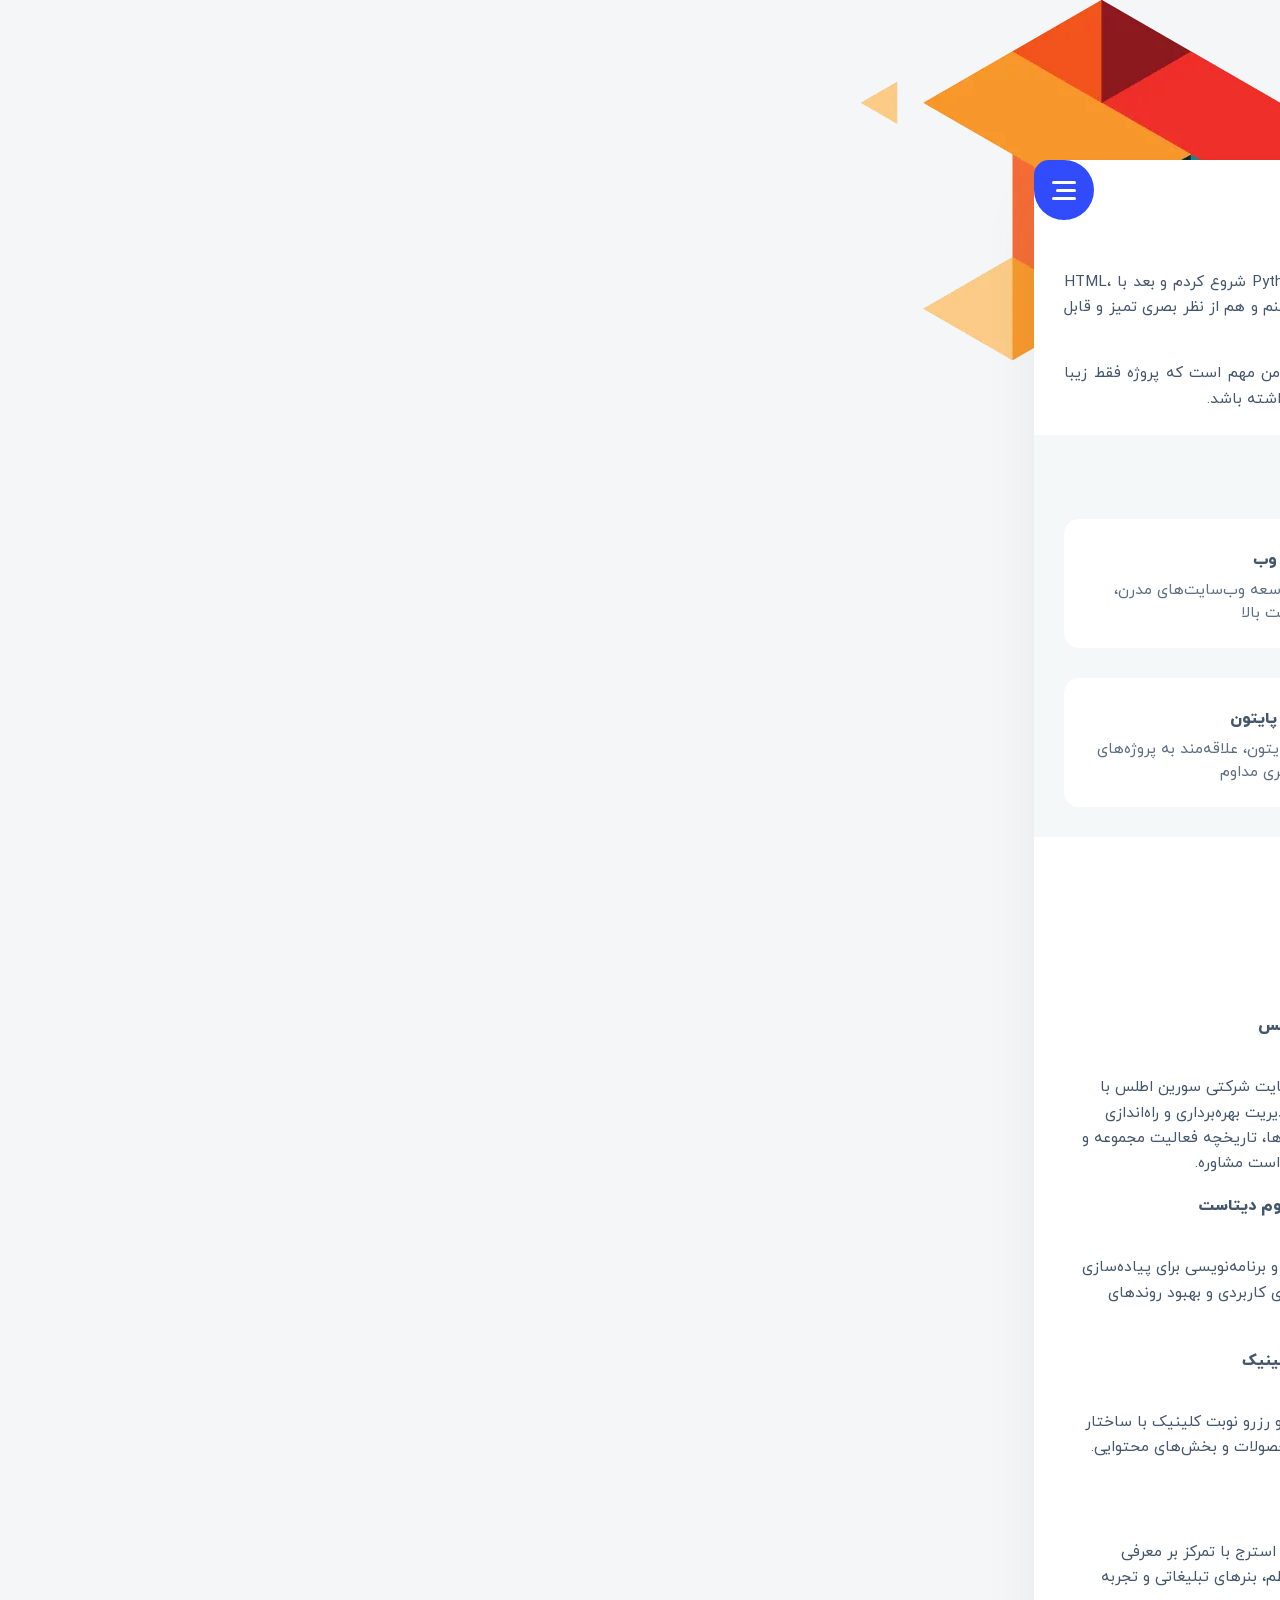
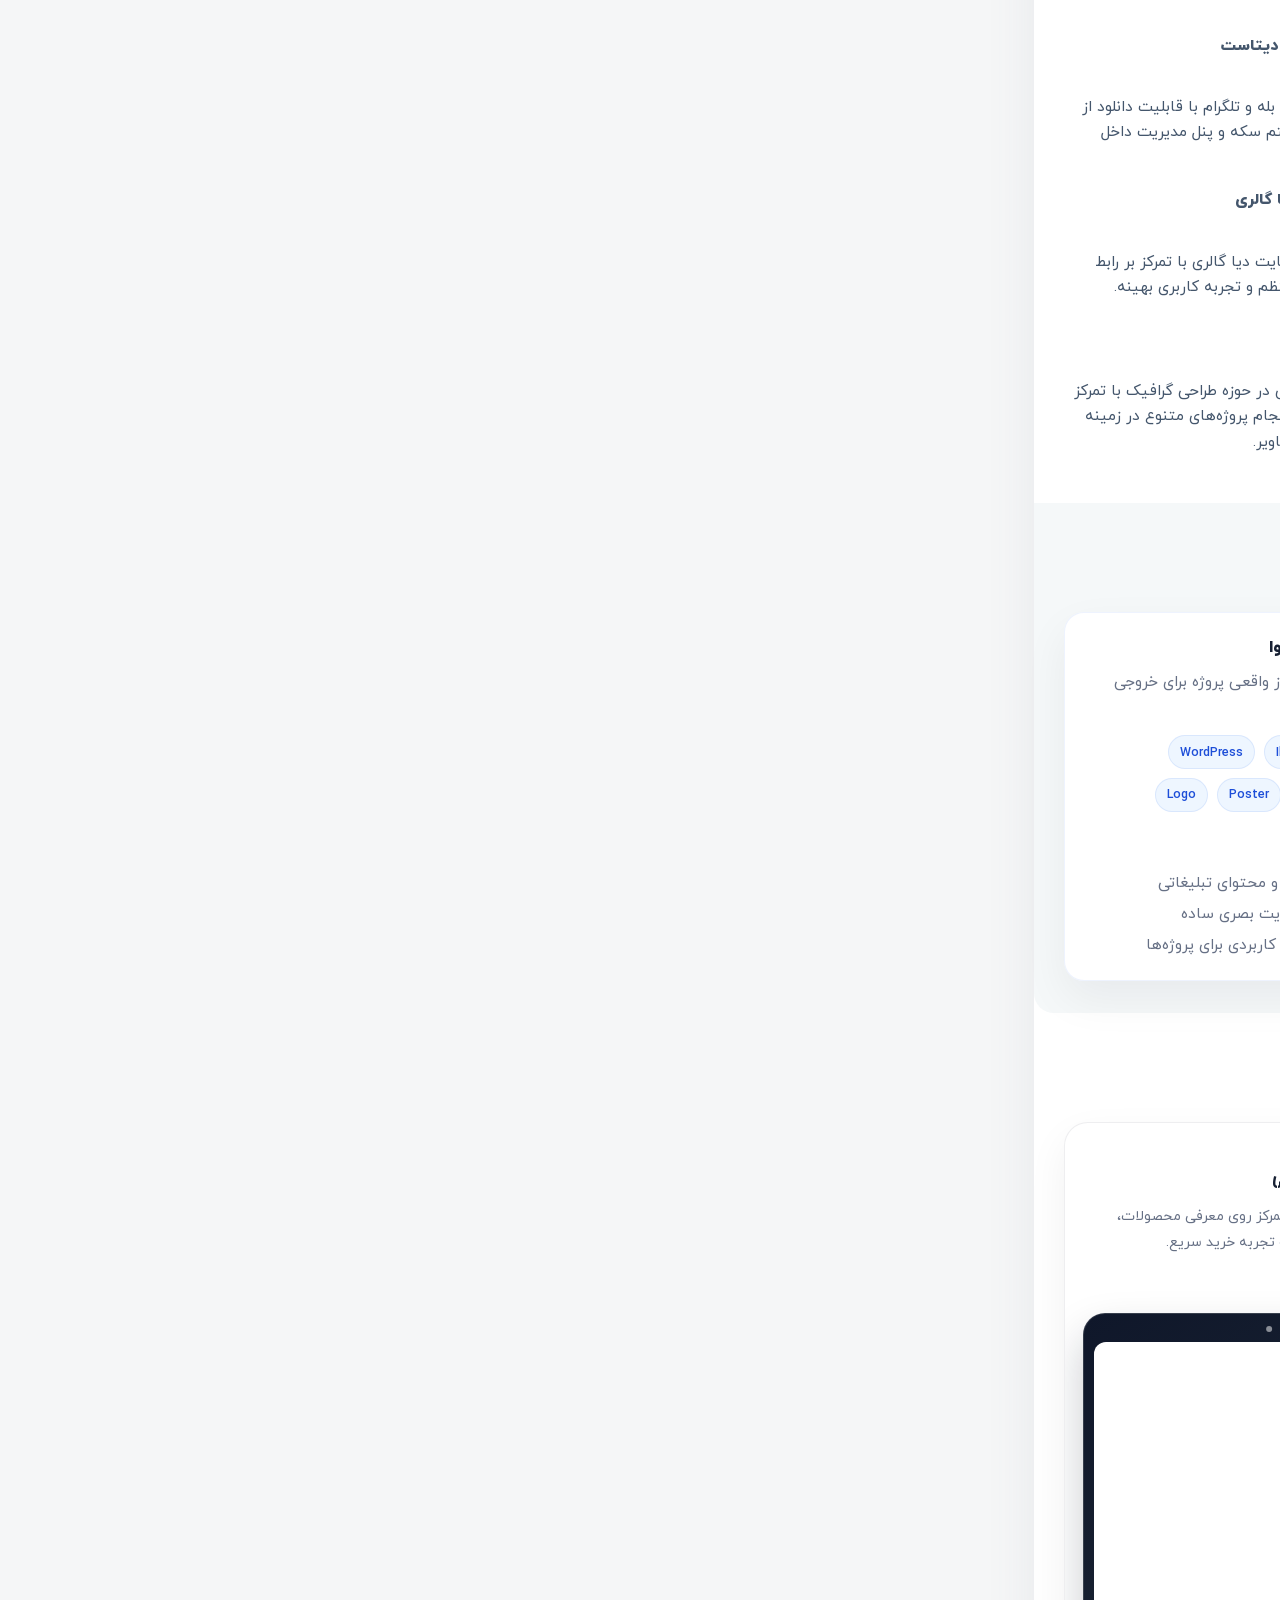
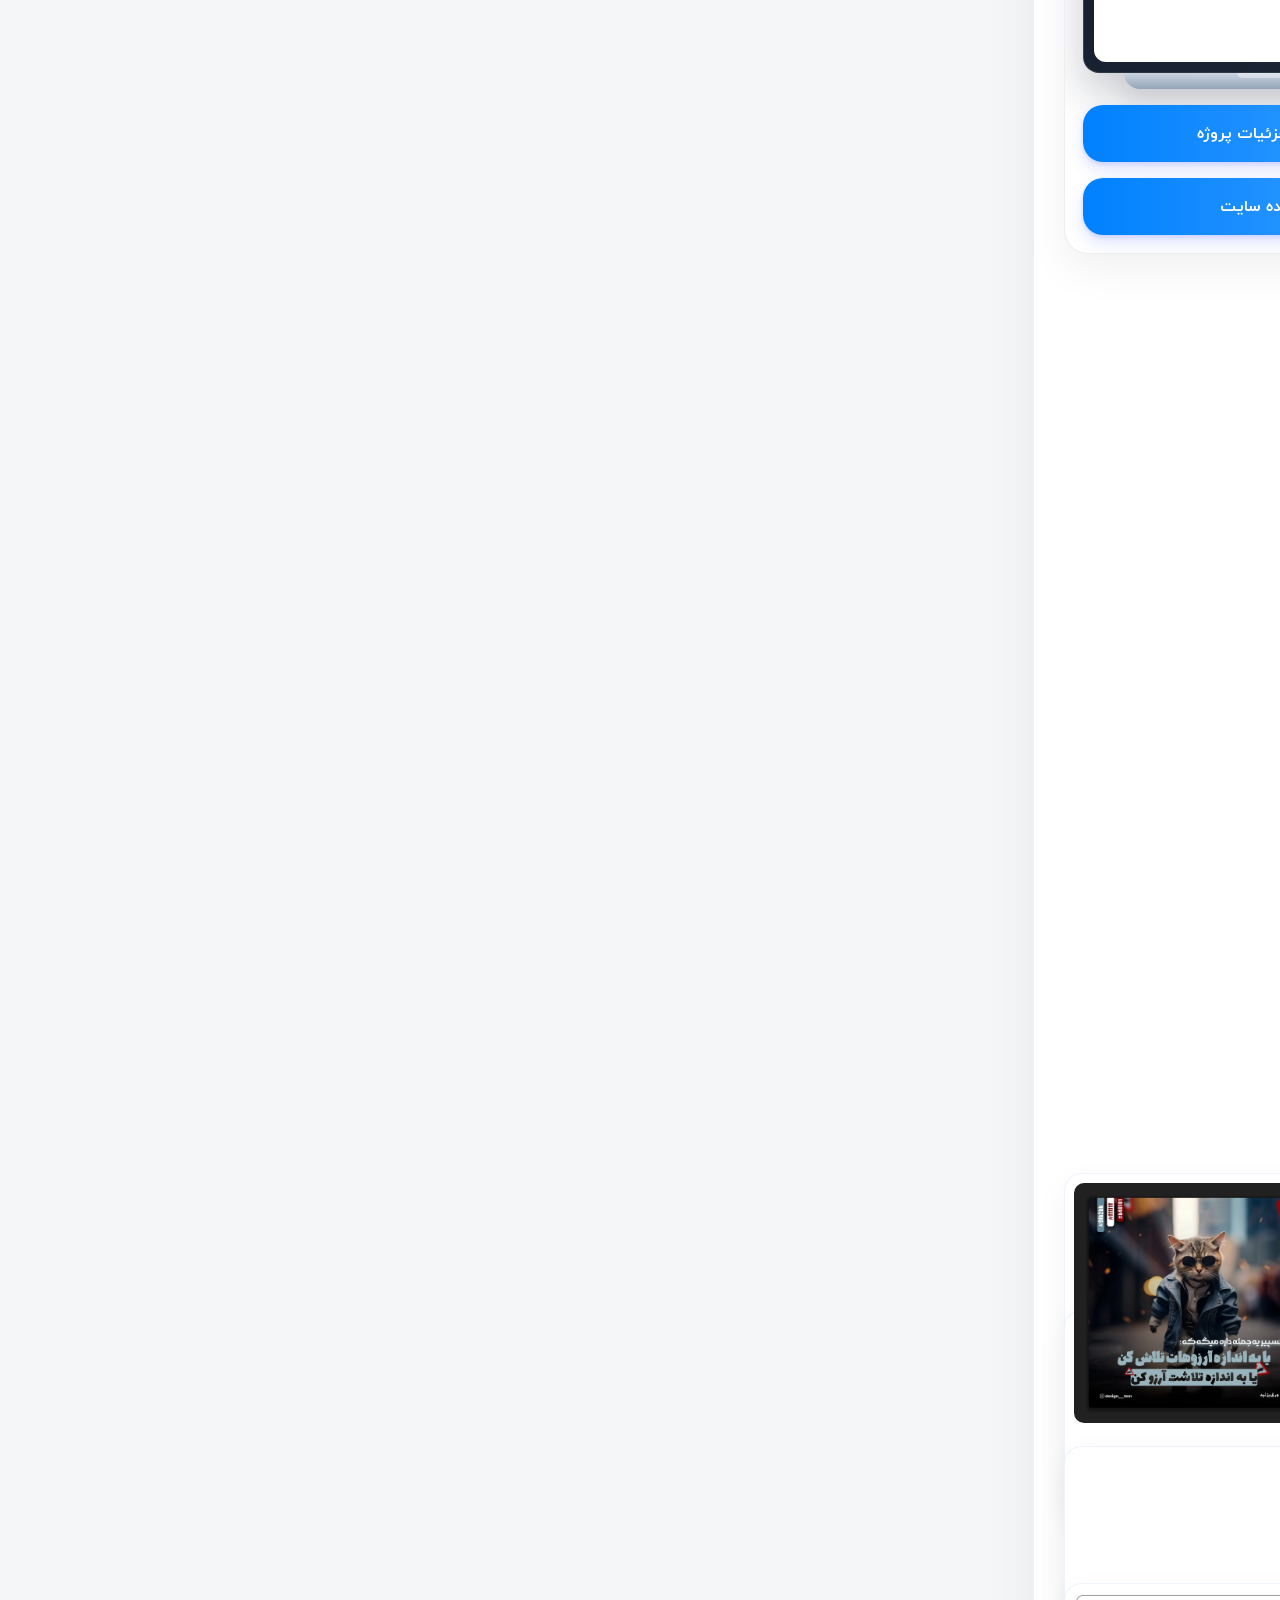
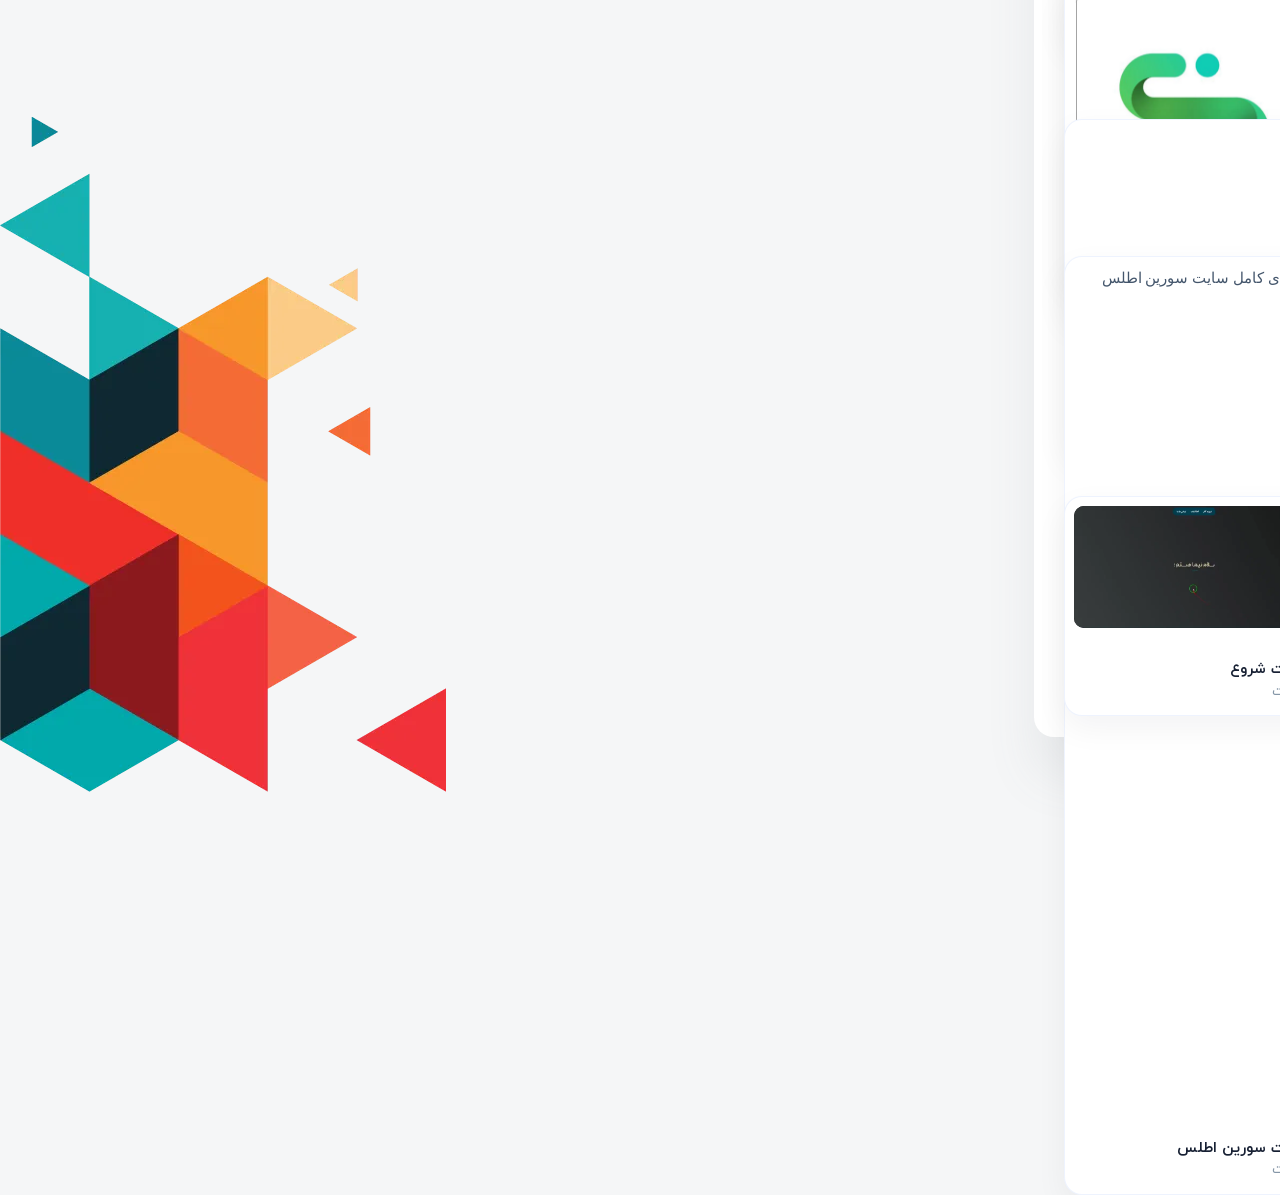
==== index.html @ 6e1d05c8 "Update index.html" ====
<!DOCTYPE html>

<html dir="rtl" lang="fa-IR"><head><meta charset="utf-8"/>
<title>نیما اکبرنژاد | طراح وب، توسعه‌دهنده پایتون و طراح گرافیک</title>
<meta content="IE=edge" http-equiv="X-UA-Compatible"/>
<meta content="width=device-width, initial-scale=1, shrink-to-fit=no" name="viewport"/>
<meta content="رزومه و نمونه‌کارهای نیما اکبرنژاد؛ طراح وب، توسعه‌دهنده پایتون و طراح گرافیک در تهران. مشاهده پروژه‌های طراحی سایت، مهارت‌ها و راه‌های ارتباطی." name="description"/>
<meta content="index, follow, max-image-preview:large, max-snippet:-1, max-video-preview:-1" name="robots"/>
<meta content="Nima Akbarnezhad" name="author"/>
<meta content="telephone=no" name="format-detection"/>
<meta content="#2c98f0" name="theme-color"/>
<link href="https://nimalog.ir/" rel="canonical"/>
<link href="https://nimalog.ir/" hreflang="fa-IR" rel="alternate"/>
<link href="https://nimalog.ir/" hreflang="x-default" rel="alternate"/>
<meta content="profile" property="og:type"/>
<meta content="fa_IR" property="og:locale"/>
<meta content="نیما اکبرنژاد | طراح وب، توسعه‌دهنده پایتون و طراح گرافیک" property="og:title"/>
<meta content="رزومه و نمونه‌کارهای نیما اکبرنژاد؛ طراح وب، توسعه‌دهنده پایتون و طراح گرافیک در تهران. مشاهده پروژه‌های طراحی سایت، مهارت‌ها و راه‌های ارتباطی." property="og:description"/>
<meta content="https://nimalog.ir/" property="og:url"/>
<meta content="Nimalog" property="og:site_name"/>
<meta content="https://nimalog.ir/assets/img/avatar-1.webp" property="og:image"/>
<meta content="تصویر نیما اکبرنژاد، طراح وب و توسعه‌دهنده پایتون" property="og:image:alt"/>
<meta content="summary_large_image" name="twitter:card"/>
<meta content="نیما اکبرنژاد | طراح وب، توسعه‌دهنده پایتون و طراح گرافیک" name="twitter:title"/>
<meta content="رزومه و نمونه‌کارهای نیما اکبرنژاد؛ طراح وب، توسعه‌دهنده پایتون و طراح گرافیک در تهران. مشاهده پروژه‌های طراحی سایت، مهارت‌ها و راه‌های ارتباطی." name="twitter:description"/>
<meta content="https://nimalog.ir/assets/img/avatar-1.webp" name="twitter:image"/>
<link href="favicon.ico" rel="icon" sizes="any"/>
<link href="assets/favicon/favicon-32x32.png" rel="icon" sizes="32x32" type="image/png"/>
<link href="assets/favicon/favicon-16x16.png" rel="icon" sizes="16x16" type="image/png"/>
<link href="assets/favicon/apple-touch-icon.png" rel="apple-touch-icon" sizes="180x180"/>
<link href="site.webmanifest" rel="manifest"/>
<link as="font" crossorigin="" href="assets/fonts/IRY.woff2" rel="preload" type="font/woff2"/>
<link as="image" fetchpriority="high" href="assets/img/avatar-1.webp" rel="preload"/>
<link href="assets/styles/main.min.css" rel="stylesheet"/>
<script type="application/ld+json">[
  {
    "@context": "https://schema.org",
    "@type": "Person",
    "@id": "https://nimalog.ir/#person",
    "name": "نیما اکبرنژاد",
    "alternateName": [
      "Nima Akbarnezhad",
      "Nima Akbarnejad",
      "Nimalog"
    ],
    "url": "https://nimalog.ir/",
    "image": "https://nimalog.ir/assets/img/avatar-1.webp",
    "jobTitle": "طراح وب، توسعه‌دهنده پایتون و طراح گرافیک",
    "description": "رزومه و نمونه‌کارهای نیما اکبرنژاد؛ طراح وب، توسعه‌دهنده پایتون و طراح گرافیک در تهران. مشاهده پروژه‌های طراحی سایت، مهارت‌ها و راه‌های ارتباطی.",
    "email": "mailto:nima76147@gmail.com",
    "telephone": "+989123384175",
    "address": {
      "@type": "PostalAddress",
      "addressCountry": "IR",
      "addressLocality": "تهران"
    },
    "knowsAbout": [
      "Python",
      "HTML",
      "CSS",
      "JavaScript",
      "WordPress",
      "SQL",
      "Git",
      "GitHub",
      "Network+",
      "n8n",
      "Photoshop",
      "Illustrator",
      "طراحی وب",
      "طراحی گرافیک"
    ],
    "sameAs": [
      "https://t.me/nima280"
    ]
  },
  {
    "@context": "https://schema.org",
    "@type": "WebSite",
    "@id": "https://nimalog.ir/#website",
    "url": "https://nimalog.ir/",
    "name": "Nimalog",
    "alternateName": "رزومه نیما اکبرنژاد",
    "publisher": {
      "@id": "https://nimalog.ir/#person"
    },
    "inLanguage": "fa-IR"
  }
]</script>
</head><body class="bg-triangles"><a class="skip-link" href="#about_me" style="position:absolute;left:-999px;top:auto;width:1px;height:1px;overflow:hidden;">پرش به محتوای اصلی</a><div class="preloader"><div class="preloader__wrap"><div class="circle-pulse"><div class="circle-pulse__1"></div><div class="circle-pulse__2"></div></div><div class="preloader__progress"><span></span></div></div></div><main class="main"><div class="container gutter-top"><div class="row sticky-parent"><aside class="col-12 col-md-12 col-xl-3"><div class="sidebar box shadow pb-0 sticky-column"><svg aria-label="تصویر نیما اکبرنژاد" class="avatar avatar--180" role="img" viewbox="0 0 188 188"><g class="avatar__box"><image height="100%" href="assets/img/avatar-1.webp" width="100%" xlink:href="assets/img/avatar-1.webp"/></g></svg><div class="text-center"><h1 class="title title--h3 sidebar__user-name weight--500">نیما اکبرنژاد</h1><div class="badge badge--gray">طراح وب | گرافیست</div><div class="sidebar__info box-inner box-inner--rounded"><ul class="contacts-block"><li class="contacts-block__item" data-placement="top" data-toggle="tooltip" title="تاریخ تولد"><i class="font-icon icon-calendar"></i>8 خرداد 1385 </li><li class="contacts-block__item" data-placement="top" data-toggle="tooltip" title="آدرس"><i class="font-icon icon-location"></i>ایران, تهران </li><li class="contacts-block__item" data-placement="top" data-toggle="tooltip" title="ایمیل"><a href="mailto:nima76147@gmail.com"><i class="font-icon icon-envelope"></i>nima76147@gmail.com</a></li><li class="contacts-block__item" data-placement="top" data-toggle="tooltip" title="تلفن"><a href="tel:+989123384175"><i class="font-icon icon-phone"></i> 09123384175</a></li><li class="contacts-block__item" data-placement="top" data-toggle="tooltip" title="تلگرام"><a href="https://t.me/nima280" rel="me noopener noreferrer"><span aria-hidden="true" class="mini-icon">✈</span> Nima280</a></li></ul><a class="btn btn--blue-gradient" download="Nima-Akbarnezhad-Resume" href="assets/img/port.png"><i class="font-icon icon-download"></i> دانلود رزومه</a></div></div></div></aside><div class="col-12 col-md-12 col-xl-9"><div class="box shadow pb-0"><div class="circle-menu"><div class="hamburger"><div class="line"></div><div class="line"></div><div class="line"></div></div></div><div class="inner-menu js-menu"><ul class="nav"><li class="nav__item"><a aria-label="رفتن به بخش درباره من" class="active" href="#about_me">درباره من</a></li><li class="nav__item"><a aria-label="رفتن به بخش رزومه من" href="#resume_me">رزومه من</a></li><li class="nav__item"><a aria-label="رفتن به بخش نمونه کار ها" href="#portfolio_me">نمونه کار ها</a></li></ul></div><div class="pb-0 pb-sm-2"><h2 class="title title--h1 title__separate" id="about_me">درباره من</h2><p class="text_justify">من نیما اکبرنژاد هستم؛ طراح وب، توسعه‌دهنده پایتون و طراح گرافیک در تهران. مسیرم را با Python شروع کردم و بعد با HTML، CSS، WordPress، SQL، Git و GitHub ادامه دادم تا بتوانم ایده‌ها را هم از نظر فنی پیاده‌سازی کنم و هم از نظر بصری تمیز و قابل ارائه بسازم.</p><p class="text_justify">در کنار توسعه وب، روی طراحی بنر، پوستر، کاور، لوگو و محتوای گرافیکی هم کار می‌کنم. برای من مهم است که پروژه فقط زیبا نباشد؛ ساختار منظم، تجربه کاربری خوب، سرعت مناسب، سئوی پایه و امکان توسعه بعدی هم داشته باشد.</p></div><div class="box-inner pb-0"><h2 class="title title--h3">چه کاری انجام می دهم</h2><div class="row"><div class="col-12 col-lg-6"><div class="case-item box box__second"><img alt="آیکن طراحی وب سایت" class="case-item__icon" decoding="async" loading="lazy" src="assets/icons/icon-design.svg"/><div><h3 class="title title--h5">طراحی وب سایت</h3><p class="case-item__caption"> طراحی وب‌سایت‌های مدرن، بهینه و حرفه‌ای مطابق با سلیقه کارفرما </p></div></div></div><div class="col-12 col-lg-6"><div class="case-item box box__second"><img alt="آیکن توسعه وب" class="case-item__icon" decoding="async" loading="lazy" src="assets/icons/icon-dev.svg"/><div><h3 class="title title--h5">توسعه دهنده وب</h3><p class="case-item__caption"> پیاده‌سازی و توسعه وب‌سایت‌های مدرن، پایدار و با کیفیت بالا </p></div></div></div><div class="col-12 col-lg-6"><div class="case-item box box__second"><img alt="آیکن طراحی بنر و پوستر" class="poster" decoding="async" loading="lazy" src="assets/images/poster.svg"/><div><h3 class="title title--h5">طراحی بنر و پوستر</h3><p class="case-item__caption"> طراحی بنر و پوستر با تمرکز روی خلاقیت و کاربردی بودن </p></div></div></div><div class="col-12 col-lg-6"><div class="case-item box box__second"><img alt="آیکن توسعه پایتون" class="case-item__icon" decoding="async" loading="lazy" src="assets/images/python.svg"/><div><h3 class="title title--h5">توسعه دهنده پایتون</h3><p class="case-item__caption"> توسعه‌دهنده پایتون، علاقه‌مند به پروژه‌های کاربردی و یادگیری مداوم </p></div></div></div></div></div><div class="pb-3"><h2 class="title title--h1 title__separate top-margin" id="resume_me">رزومه</h2></div><div class="pb-0"><div class="row"><div class="col-12 col-lg-6"><h2 class="title title--h3"><img alt="آیکن تحصیلات" class="title-icon" decoding="async" loading="lazy" src="assets/icons/icon-education.svg"/> تحصیلات </h2><div class="timeline"><article class="timeline__item"><h5 class="title title--h5 timeline__title"> دبیرستان نمونه دولتی جاویدان </h5><span class="timeline__period">1400-1403</span><p class="timeline__description"> تحصیل در رشته ریاضی فیزیک با تمرکز بر تقویت تفکر تحلیلی و مهارت‌های حل مسئله به‌عنوان پایه‌ای برای ادامه تحصیل در حوزه مهندسی. </p></article><article class="timeline__item"><h5 class="title title--h5 timeline__title"> دانشگاه علم و فرهنگ </h5><span class="timeline__period">1403 — تاکنون</span><p class="timeline__description">
در حال تحصیل در رشته مهندسی کامپیوتر با تمرکز بر مفاهیم برنامه‌نویسی، الگوریتم‌ها و مبانی مهندسی نرم‌افزار و توسعه مهارت‌های فنی و عملی در حوزه فناوری اطلاعات. </p></article></div></div><div class="col-12 col-lg-6"><h2 class="title title--h3"><img alt="آیکن تجربیات" class="title-icon" decoding="async" loading="lazy" src="assets/icons/icon-experience.svg"/> تجربیات </h2><div class="timeline"><div class="timeline"><article class="timeline__item"><h5 class="title title--h5 timeline__title">طراحی سایت سورین اطلس</h5><span class="timeline__period">1405</span><p class="timeline__description">طراحی و پیاده‌سازی وب‌سایت شرکتی سورین اطلس با تمرکز بر معرفی خدمات مدیریت بهره‌برداری و راه‌اندازی مراکز تجاری، نمایش پروژه‌ها، تاریخچه فعالیت مجموعه و هدایت کاربر به ثبت درخواست مشاوره.</p></article><article class="timeline__item"><h5 class="title title--h5 timeline__title">همکاری با شرکت آلومنیوم دیتاست</h5><span class="timeline__period">1405</span><p class="timeline__description">همکاری در پروژه‌های n8n و برنامه‌نویسی برای پیاده‌سازی اتوماسیون، توسعه ابزارهای کاربردی و بهبود روندهای فنی.</p></article></div><article class="timeline__item"><h5 class="title title--h5 timeline__title">طراحی سایت احساس کلینیک</h5><span class="timeline__period">1405</span><p class="timeline__description">طراحی سایت فروشگاهی و رزرو نوبت کلینیک با ساختار کامل خدمات، پزشکان، محصولات و بخش‌های محتوایی.</p></article><article class="timeline__item"><h5 class="title title--h5 timeline__title">طراحی سایت آقا پارسا</h5><span class="timeline__period">1405</span><p class="timeline__description">طراحی فروشگاه لباس‌های استرج با تمرکز بر معرفی محصولات، دسته‌بندی منظم، بنرهای تبلیغاتی و تجربه خرید سریع.</p></article><article class="timeline__item"><h5 class="title title--h5 timeline__title">پروژه باتیما – آلومنیوم دیتاست</h5><span class="timeline__period">1405</span><p class="timeline__description">توسعه بات چندمنظوره در بله و تلگرام با قابلیت دانلود از پلتفرم‌های مختلف، سیستم سکه و پنل مدیریت داخل بات و سایت.</p></article><article class="timeline__item"><h5 class="title title--h5 timeline__title"> طراح وب – وب‌سایت دیا گالری </h5><span class="timeline__period">1404</span><p class="timeline__description"> طراحی و پیاده‌سازی وب‌سایت دیا گالری با تمرکز بر رابط کاربری مناسب، ساختار منظم و تجربه کاربری بهینه. </p></article><article class="timeline__item"><h5 class="title title--h5 timeline__title"> طراح گرافیک (فریلنسر) </h5><span class="timeline__period">1403-اکنون</span><p class="timeline__description"> فعالیت به‌صورت فریلنسری در حوزه طراحی گرافیک با تمرکز بر نرم‌افزار Photoshop و انجام پروژه‌های متنوع در زمینه طراحی بصری و ویرایش تصاویر. </p></article></div></div></div></div><div class="box-inner box-inner--rounded skills-modern" id="skills_me"><span class="section-kicker">Skill stack</span><h2 class="title title--h3">مهارت‌ها و ابزارها</h2><div class="row"><div class="col-12 col-lg-6"><div class="skill-card"><h3><span aria-hidden="true" class="mini-icon">&lt;/&gt;</span> توسعه و برنامه‌نویسی</h3><p>تمرکز روی ساخت پروژه‌های ساده، کاربردی و قابل توسعه با کدنویسی تمیز.</p><div class="skill-cloud"><span>Python</span><span>C / C++</span><span>HTML</span><span>CSS</span><span>SQL</span><span>Git</span><span>GitHub</span><span>Network+</span><span>n8n</span></div><ul class="skill-list"><li>اسکریپت‌نویسی و حل مسئله با Python</li><li>طراحی صفحات ریسپانسیو با HTML و CSS</li><li>آشنایی با دیتابیس، نسخه‌بندی و مفاهیم پایه شبکه</li></ul></div></div><div class="col-12 col-lg-6 mt-4 mt-lg-0"><div class="skill-card"><h3><span aria-hidden="true" class="mini-icon">✎</span> طراحی و تولید محتوا</h3><p>ترکیب سلیقه بصری با نیاز واقعی پروژه برای خروجی قابل استفاده.</p><div class="skill-cloud"><span>Photoshop</span><span>Illustrator</span><span>WordPress</span><span>PowerPoint</span><span>Excel</span><span>Poster</span><span>Logo</span><span>Banner</span></div><ul class="skill-list"><li>طراحی بنر، کاور، پوستر و محتوای تبلیغاتی</li><li>طراحی لوگو و عناصر هویت بصری ساده</li><li>ساخت ارائه و فایل‌های کاربردی برای پروژه‌ها</li></ul></div></div></div></div><section class="website-showcase-section" id="recent_websites"><span class="section-kicker">Recent websites</span><h2 class="title title--h3">وب‌سایت‌های اخیر</h2><div class="website-showcase-grid"><article class="website-showcase-card"><div class="website-showcase-card__content"><span class="website-showcase-card__kicker">Clinic Website</span><h3>سایت کلینیک احساس</h3><p>سایت فروشگاهی و رزرو نوبت کلینیک با چیدمان کامل خدمات، پزشکان، محصولات و بخش‌های محتوایی.</p></div><a aria-label="مشاهده سایت کلینیک احساس" class="laptop-preview auto-laptop-scroll" href="https://ehsas.clinic" rel="noopener noreferrer" target="_blank"><div class="laptop-preview__shell"><span class="laptop-preview__camera"></span><div class="laptop-preview__screen"><img alt="نمونه طراحی سایت کلینیک احساس توسط نیما اکبرنژاد" decoding="async" height="2048" loading="lazy" src="assets/portfolio_image/site/ehsas-clinic.webp" width="501"/></div></div><span class="laptop-preview__base"></span></a><a class="website-showcase-link" href="projects/ehsas-clinic/"><span>مطالعه جزئیات پروژه</span></a><a class="website-showcase-link" href="https://ehsas.clinic" rel="noopener noreferrer" target="_blank"><span>مشاهده سایت</span></a></article><article class="website-showcase-card"><div class="website-showcase-card__content"><span class="website-showcase-card__kicker">E-commerce Website</span><h3>سایت فروشگاهی آقاپارسا</h3><p>فروشگاه لباس‌های استرج با تمرکز روی معرفی محصولات، دسته‌بندی، بنرهای تبلیغاتی و تجربه خرید سریع.</p></div><a aria-label="مشاهده سایت فروشگاهی آقاپارسا" class="laptop-preview auto-laptop-scroll" href="https://aqaparsa.ir" rel="noopener noreferrer" target="_blank"><div class="laptop-preview__shell"><span class="laptop-preview__camera"></span><div class="laptop-preview__screen"><img alt="نمونه طراحی سایت فروشگاهی آقاپارسا توسط نیما اکبرنژاد" decoding="async" height="2047" loading="lazy" src="assets/portfolio_image/site/aqaparsa-store.webp" width="583"/></div></div><span class="laptop-preview__base"></span></a><a class="website-showcase-link" href="projects/aqaparsa/"><span>مطالعه جزئیات پروژه</span></a><a class="website-showcase-link" href="https://aqaparsa.ir" rel="noopener noreferrer" target="_blank"><span>مشاهده سایت</span></a></article><article class="website-showcase-card"><div class="website-showcase-card__content"><span class="website-showcase-card__kicker">Corporate Website</span><h3>سایت سورین اطلس</h3><p>وب‌سایت شرکتی سورین اطلس برای معرفی خدمات مدیریت بهره‌برداری و راه‌اندازی مراکز تجاری، نمایش پروژه‌ها، تاریخچه مجموعه و ایجاد مسیر سریع برای دریافت مشاوره.</p></div><a aria-label="مشاهده سایت سورین اطلس" class="laptop-preview auto-laptop-scroll" href="https://www.surin-atlas.com/" rel="noopener noreferrer" target="_blank"><div class="laptop-preview__shell"><span class="laptop-preview__camera"></span><div class="laptop-preview__screen"><img alt="نمونه طراحی سایت شرکتی سورین اطلس توسط نیما اکبرنژاد" decoding="async" height="2400" loading="lazy" src="assets/images/surin.webp" width="600"/></div></div><span class="laptop-preview__base"></span></a><a class="website-showcase-link" href="projects/surin-atlas/"><span>مطالعه جزئیات پروژه</span></a><a class="website-showcase-link" href="https://www.surin-atlas.com/" rel="noopener noreferrer" target="_blank"><span>مشاهده سایت</span></a></article></div></section><div class="pb-2" id="portfolio_me"><h2 class="title title--h1 title__separate top-margin">نمونه کار ها</h2></div><div class="pb-0"><div class="select"><span class="placeholder">انتخاب دسته بندی</span><ul class="filter"><li class="filter__item">دسته بندی </li><li class="filter__item active" data-filter="*"><a class="filter__link active" href="#filter">همه</a></li><li class="filter__item" data-filter=".category-banner"><a class="filter__link" href="#filter">بنر و پوستر</a></li><li class="filter__item" data-filter=".category-site"><a class="filter__link" href="#filter">سایت</a></li><li class="filter__item" data-filter=".category-logo"><a class="filter__link" href="#filter">لوگو</a></li><li class="filter__item" data-filter=".category-karbarg"><a class="filter__link" href="#filter">کاربرگ</a></li></ul><input name="changemetoo" type="hidden"/></div><div class="gallery-grid js-masonry js-filter-container"><div class="gutter-sizer"></div><figure class="gallery-grid__item category-banner"><div class="gallery-grid__image-wrap"><img alt="فضاسازی کاور اینستاگرام؛ بنر و پوستر از نمونه‌کارهای نیما اکبرنژاد" class="gallery-grid__image cover lazyload" data-zoom="" decoding="async" height="1230" loading="lazy" src="assets/portfolio_image/photoshop/try.webp" width="1230"/></div><figcaption class="gallery-grid__caption"><h4 class="title gallery-grid__title">فضاسازی کاور اینستاگرام</h4><span class="gallery-grid__category">بنر و پوستر</span></figcaption></figure><figure class="gallery-grid__item category-banner"><div class="gallery-grid__image-wrap"><img alt="طراحی کاور اینستاگرام؛ بنر و پوستر از نمونه‌کارهای نیما اکبرنژاد" class="gallery-grid__image cover lazyload" data-zoom="" decoding="async" height="1230" loading="lazy" src="assets/portfolio_image/photoshop/step.webp" width="1230"/></div><figcaption class="gallery-grid__caption"><h4 class="title gallery-grid__title">طراحی کاور اینستاگرام</h4><span class="gallery-grid__category">بنر و پوستر</span></figcaption></figure><figure class="gallery-grid__item category-banner"><div class="gallery-grid__image-wrap"><img alt="بنر کت و شلوار مردانه؛ بنر و پوستر از نمونه‌کارهای نیما اکبرنژاد" class="gallery-grid__image cover lazyload" data-zoom="" decoding="async" height="1230" loading="lazy" src="assets/portfolio_image/photoshop/laxery.webp" width="1230"/></div><figcaption class="gallery-grid__caption"><h4 class="title gallery-grid__title">بنر کت و شلوار مردانه</h4><span class="gallery-grid__category">بنر و پوستر</span></figcaption></figure><figure class="gallery-grid__item category-banner"><div class="gallery-grid__image-wrap"><img alt="طراحی بنر تپسی؛ بنر و پوستر از نمونه‌کارهای نیما اکبرنژاد" class="gallery-grid__image cover lazyload" data-zoom="" decoding="async" height="1000" loading="lazy" src="assets/portfolio_image/photoshop/tapsi1.webp" width="1000"/></div><figcaption class="gallery-grid__caption"><h4 class="title gallery-grid__title">طراحی بنر تپسی</h4><span class="gallery-grid__category">بنر و پوستر</span></figcaption></figure><figure class="gallery-grid__item category-banner"><div class="gallery-grid__image-wrap"><img alt="بنر فشن پاییزی؛ بنر و پوستر از نمونه‌کارهای نیما اکبرنژاد" class="gallery-grid__image cover lazyload" data-zoom="" decoding="async" height="1080" loading="lazy" src="assets/portfolio_image/photoshop/fall.webp" width="1080"/></div><figcaption class="gallery-grid__caption"><h4 class="title gallery-grid__title">بنر فشن پاییزی</h4><span class="gallery-grid__category">بنر و پوستر</span></figcaption></figure><figure class="gallery-grid__item category-banner"><div class="gallery-grid__image-wrap"><img alt="بنر مبلمان ماتیس؛ بنر و پوستر از نمونه‌کارهای نیما اکبرنژاد" class="gallery-grid__image cover lazyload" data-zoom="" decoding="async" height="1080" loading="lazy" src="assets/portfolio_image/photoshop/sofa.webp" width="1080"/></div><figcaption class="gallery-grid__caption"><h4 class="title gallery-grid__title">بنر مبلمان ماتیس</h4><span class="gallery-grid__category">بنر و پوستر</span></figcaption></figure><figure class="gallery-grid__item category-karbarg"><div class="gallery-grid__image-wrap"><img alt="طراحی کاربرگ زبان؛ کاربرگ از نمونه‌کارهای نیما اکبرنژاد" class="gallery-grid__image cover lazyload" data-zoom="" decoding="async" height="1280" loading="lazy" src="assets/portfolio_image/photoshop/karbarg.webp" width="904"/></div><figcaption class="gallery-grid__caption"><h4 class="title gallery-grid__title">طراحی کاربرگ زبان</h4><span class="gallery-grid__category">کاربرگ</span></figcaption></figure><figure class="gallery-grid__item category-karbarg"><div class="gallery-grid__image-wrap"><img alt="طراحی کاربرگ زبان؛ کاربرگ از نمونه‌کارهای نیما اکبرنژاد" class="gallery-grid__image cover lazyload" data-zoom="" decoding="async" height="1148" loading="lazy" src="assets/portfolio_image/photoshop/cat.webp" width="810"/></div><figcaption class="gallery-grid__caption"><h4 class="title gallery-grid__title">طراحی کاربرگ زبان</h4><span class="gallery-grid__category">کاربرگ</span></figcaption></figure><figure class="gallery-grid__item category-karbarg"><div class="gallery-grid__image-wrap"><img alt="طراحی کاربرگ زبان؛ کاربرگ از نمونه‌کارهای نیما اکبرنژاد" class="gallery-grid__image cover lazyload" data-zoom="" decoding="async" height="1377" loading="lazy" src="assets/portfolio_image/photoshop/quala.webp" width="969"/></div><figcaption class="gallery-grid__caption"><h4 class="title gallery-grid__title">طراحی کاربرگ زبان</h4><span class="gallery-grid__category">کاربرگ</span></figcaption></figure><figure class="gallery-grid__item category-logo"><div class="gallery-grid__image-wrap"><img alt="لوگو حجم دار؛ لوگو از نمونه‌کارهای نیما اکبرنژاد" class="gallery-grid__image cover lazyload logo_zoom" data-zoom="" decoding="async" height="1000" loading="lazy" src="assets/portfolio_image/logo/s_3d.webp" width="1000"/></div><figcaption class="gallery-grid__caption"><h4 class="title gallery-grid__title">لوگو حجم دار</h4><span class="gallery-grid__category">لوگو</span></figcaption></figure><figure class="gallery-grid__item category-logo"><div class="gallery-grid__image-wrap"><img alt="لوگو هندسی؛ لوگو از نمونه‌کارهای نیما اکبرنژاد" class="gallery-grid__image cover lazyload logo_zoom" data-zoom="" decoding="async" height="1000" loading="lazy" src="assets/portfolio_image/logo/line.webp" width="1000"/></div><figcaption class="gallery-grid__caption"><h4 class="title gallery-grid__title">لوگو هندسی</h4><span class="gallery-grid__category">لوگو</span></figcaption></figure><figure class="gallery-grid__item category-logo"><div class="gallery-grid__image-wrap"><img alt="لوگو موزیک؛ لوگو از نمونه‌کارهای نیما اکبرنژاد" class="logo_zoom gallery-grid__image cover lazyload" data-zoom="" decoding="async" height="1000" loading="lazy" src="assets/portfolio_image/logo/music+.webp" width="1000"/></div><figcaption class="gallery-grid__caption"><h4 class="title gallery-grid__title">لوگو موزیک</h4><span class="gallery-grid__category">لوگو</span></figcaption></figure><figure class="gallery-grid__item category-logo"><div class="gallery-grid__image-wrap"><img alt="لوگو سه بعدی؛ لوگو از نمونه‌کارهای نیما اکبرنژاد" class="gallery-grid__image cover lazyload" data-zoom="" decoding="async" height="1000" loading="lazy" src="assets/portfolio_image/logo/3d.webp" width="1000"/></div><figcaption class="gallery-grid__caption"><h4 class="title gallery-grid__title">لوگو سه بعدی</h4><span class="gallery-grid__category">لوگو</span></figcaption></figure><figure class="gallery-grid__item category-logo"><div class="gallery-grid__image-wrap"><img alt="لوگو ترکیبی؛ لوگو از نمونه‌کارهای نیما اکبرنژاد" class="gallery-grid__image cover lazyload" data-zoom="" decoding="async" height="1000" loading="lazy" src="assets/portfolio_image/logo/Na.webp" width="1000"/></div><figcaption class="gallery-grid__caption"><h4 class="title gallery-grid__title">لوگو ترکیبی</h4><span class="gallery-grid__category">لوگو</span></figcaption></figure><figure class="gallery-grid__item category-logo"><div class="gallery-grid__image-wrap"><img alt="لوگو اسم؛ لوگو از نمونه‌کارهای نیما اکبرنژاد" class="gallery-grid__image cover lazyload" data-zoom="" decoding="async" height="1000" loading="lazy" src="assets/portfolio_image/logo/nima.webp" width="1000"/></div><figcaption class="gallery-grid__caption"><h4 class="title gallery-grid__title">لوگو اسم</h4><span class="gallery-grid__category">لوگو</span></figcaption></figure><figure class="gallery-grid__item category-site"><div class="gallery-grid__image-wrap"><img alt="نمای کامل سایت سورین اطلس" class="gallery-grid__image cover lazyload" data-zoom="" decoding="async" height="2400" loading="lazy" src="portfolio/assets/images/surin.webp" width="600"/></div><figcaption class="gallery-grid__caption"><h4 class="title gallery-grid__title">سایت سورین اطلس</h4><span class="gallery-grid__category">سایت</span></figcaption></figure><figure class="gallery-grid__item category-site"><div class="gallery-grid__image-wrap"><video autoplay="" class="gallery-grid__image cover video-thumb" data-video="assets/portfolio_image/site/cloudi.mp4" loop="" muted="" playsinline="" poster="assets/portfolio_image/site/cloudi-poster.webp" preload="none"><source data-src="assets/portfolio_image/site/cloudi.mp4" type="video/mp4"/></video></div><figcaption class="gallery-grid__caption"><h4 class="title gallery-grid__title">سایت کلودی</h4><span class="gallery-grid__category">سایت</span></figcaption></figure><figure class="gallery-grid__item category-site"><div class="gallery-grid__image-wrap"><video autoplay="" class="gallery-grid__image cover video-thumb" data-video="assets/portfolio_image/site/seoii.mp4" loop="" muted="" playsinline="" poster="assets/portfolio_image/site/seoii-poster.webp" preload="none"><source data-src="assets/portfolio_image/site/seoii.mp4" type="video/mp4"/></video></div><figcaption class="gallery-grid__caption"><h4 class="title gallery-grid__title">سایت سئویی</h4><span class="gallery-grid__category">سایت</span></figcaption></figure><figure class="gallery-grid__item category-site"><div class="gallery-grid__image-wrap"><video autoplay="" class="gallery-grid__image cover video-thumb" data-video="assets/portfolio_image/site/simple_site.mp4" loop="" muted="" playsinline="" poster="assets/portfolio_image/site/simple_site-poster.webp" preload="none"><source data-src="assets/portfolio_image/site/simple_site.mp4" type="video/mp4"/></video></div><figcaption class="gallery-grid__caption"><h4 class="title gallery-grid__title">سایت شروع</h4><span class="gallery-grid__category">سایت</span></figcaption></figure></div></div></div><footer class="footer">نیما اکبرنژاد 1404</footer></div></div></div><div class="video-modal" id="videoModal"><span class="video-modal__close">×</span><video autoplay="" controls="" id="modalVideo"></video></div></main><div class="back-to-top"></div><svg class="svg-defs"><clippath id="avatar-box"><path d="M1.85379 38.4859C2.9221 18.6653 18.6653 2.92275 38.4858 1.85453 56.0986.905299 77.2792 0 94 0c16.721 0 37.901.905299 55.514 1.85453 19.821 1.06822 35.564 16.81077 36.632 36.63137C187.095 56.0922 188 77.267 188 94c0 16.733-.905 37.908-1.854 55.514-1.068 19.821-16.811 35.563-36.632 36.631C131.901 187.095 110.721 188 94 188c-16.7208 0-37.9014-.905-55.5142-1.855-19.8205-1.068-35.5637-16.81-36.63201-36.631C.904831 131.908 0 110.733 0 94c0-16.733.904831-37.9078 1.85379-55.5141z"></path></clippath><clippath id="avatar-hexagon"><path d="M0 27.2891c0-4.6662 2.4889-8.976 6.52491-11.2986L31.308 1.72845c3.98-2.290382 8.8697-2.305446 12.8637-.03963l25.234 14.31558C73.4807 18.3162 76 22.6478 76 27.3426V56.684c0 4.6805-2.5041 9.0013-6.5597 11.3186L44.4317 82.2915c-3.9869 2.278-8.8765 2.278-12.8634 0L6.55974 68.0026C2.50414 65.6853 0 61.3645 0 56.684V27.2891z"></path></clippath></svg><script defer="" src="assets/js/site.min.js"></script></body></html>
---- assets/styles/main.min.css ----
@charset "UTF-8";:root{--blue:#007bff;--indigo:#6610f2;--purple:#6f42c1;--pink:#e83e8c;--red:#dc3545;--orange:#fd7e14;--yellow:#ffc107;--green:#28a745;--teal:#20c997;--cyan:#17a2b8;--white:#fff;--gray:#6c757d;--gray-dark:#343a40;--primary:#007bff;--secondary:#6c757d;--success:#28a745;--info:#17a2b8;--warning:#ffc107;--danger:#dc3545;--light:#f8f9fa;--dark:#343a40;--breakpoint-xs:0;--breakpoint-sm:576px;--breakpoint-md:768px;--breakpoint-lg:992px;--breakpoint-xl:1200px;--font-family-sans-serif:-apple-system,BlinkMacSystemFont,"Segoe UI",Roboto,"Helvetica Neue",Arial,"Noto Sans",sans-serif,"Apple Color Emoji","Segoe UI Emoji","Segoe UI Symbol","Noto Color Emoji";--font-family-monospace:SFMono-Regular,Menlo,Monaco,Consolas,"Liberation Mono","Courier New",monospace}*,::after,::before{box-sizing:border-box}html{font-family:sans-serif;line-height:1.15;-webkit-text-size-adjust:100%;-webkit-tap-highlight-color:transparent;direction:rtl}article,aside,figcaption,figure,footer,header,hgroup,main,nav,section{display:block}body{margin:0;font-family:-apple-system,BlinkMacSystemFont,"Segoe UI",Roboto,"Helvetica Neue",Arial,"Noto Sans",sans-serif,"Apple Color Emoji","Segoe UI Emoji","Segoe UI Symbol","Noto Color Emoji";font-size:1rem;font-weight:400;line-height:1.5;color:#212529;text-align:right;background-color:#fff}[tabindex="-1"]:focus:not(:focus-visible){outline:0!important}hr{box-sizing:content-box;height:0;overflow:visible}h1,h2,h3,h4,h5,h6{margin-top:0;margin-bottom:.5rem}p{margin-top:0;margin-bottom:1rem}abbr[data-original-title],abbr[title]{text-decoration:underline;-webkit-text-decoration:underline dotted;text-decoration:underline dotted;cursor:help;border-bottom:0;-webkit-text-decoration-skip-ink:none;text-decoration-skip-ink:none}address{margin-bottom:1rem;font-style:normal;line-height:inherit}dl,ol,ul{margin-top:0;margin-bottom:1rem}ol ol,ol ul,ul ol,ul ul{margin-bottom:0}dt{font-weight:700}dd{margin-right:0;margin-bottom:.5rem}blockquote{margin:0 0 1rem}b,strong{font-weight:bolder}small{font-size:80%}sub,sup{position:relative;font-size:75%;line-height:0;vertical-align:baseline}sub{bottom:-.25em}sup{top:-.5em}a{color:#007bff;text-decoration:none;background-color:transparent}a:hover{color:#0056b3;text-decoration:underline}a:not([href]):not([tabindex]){color:inherit;text-decoration:none}a:not([href]):not([tabindex]):focus,a:not([href]):not([tabindex]):hover{color:inherit;text-decoration:none}a:not([href]):not([tabindex]):focus{outline:0}code,kbd,pre,samp{font-family:SFMono-Regular,Menlo,Monaco,Consolas,"Liberation Mono","Courier New",monospace;font-size:1em}pre{margin-top:0;margin-bottom:1rem;overflow:auto}figure{margin:0 0 1rem}img{vertical-align:middle;border-style:none}svg{overflow:hidden;vertical-align:middle}table{border-collapse:collapse}caption{padding-top:.75rem;padding-bottom:.75rem;color:#6c757d;text-align:right;caption-side:bottom}th{text-align:inherit}label{display:inline-block;margin-bottom:.5rem}button{border-radius:0}button:focus{outline:1px dotted;outline:5px auto -webkit-focus-ring-color}button,input,optgroup,select,textarea{margin:0;font-family:inherit;font-size:inherit;line-height:inherit}button,input{overflow:visible}button,select{text-transform:none}select{word-wrap:normal}[type=button],[type=reset],[type=submit],button{-webkit-appearance:button}[type=button]:not(:disabled),[type=reset]:not(:disabled),[type=submit]:not(:disabled),button:not(:disabled){cursor:pointer}[type=button]::-moz-focus-inner,[type=reset]::-moz-focus-inner,[type=submit]::-moz-focus-inner,button::-moz-focus-inner{padding:0;border-style:none}input[type=checkbox],input[type=radio]{box-sizing:border-box;padding:0}input[type=date],input[type=datetime-local],input[type=month],input[type=time]{-webkit-appearance:listbox}textarea{overflow:auto;resize:vertical}fieldset{min-width:0;padding:0;margin:0;border:0}legend{display:block;width:100%;max-width:100%;padding:0;margin-bottom:.5rem;font-size:1.5rem;line-height:inherit;color:inherit;white-space:normal}progress{vertical-align:baseline}[type=number]::-webkit-inner-spin-button,[type=number]::-webkit-outer-spin-button{height:auto}[type=search]{outline-offset:-2px;-webkit-appearance:none}[type=search]::-webkit-search-decoration{-webkit-appearance:none}::-webkit-file-upload-button{font:inherit;-webkit-appearance:button}output{display:inline-block}summary{display:list-item;cursor:pointer}template{display:none}[hidden]{display:none!important}[type=email],[type=file],[type=number],[type=password],[type=tel],[type=url],code,samp,var{text-align:left;direction:ltr}.h1,.h2,.h3,.h4,.h5,.h6,h1,h2,h3,h4,h5,h6{margin-bottom:.5rem;font-weight:500;line-height:1.2}.h1,h1{font-size:2.5rem}.h2,h2{font-size:2rem}.h3,h3{font-size:1.75rem}.h4,h4{font-size:1.5rem}.h5,h5{font-size:1.25rem}.h6,h6{font-size:1rem}.lead{font-size:1.25rem;font-weight:300}.display-1{font-size:6rem;font-weight:300;line-height:1.2}.display-2{font-size:5.5rem;font-weight:300;line-height:1.2}.display-3{font-size:4.5rem;font-weight:300;line-height:1.2}.display-4{font-size:3.5rem;font-weight:300;line-height:1.2}hr{margin-top:1rem;margin-bottom:1rem;border:0;border-top:1px solid rgba(0,0,0,.1)}.small,small{font-size:80%;font-weight:400}.mark,mark{padding:.2em;background-color:#fcf8e3}.list-unstyled{padding-right:0;list-style:none}.list-inline{padding-right:0;list-style:none}.list-inline-item{display:inline-block}.list-inline-item:not(:last-child){margin-left:.5rem}.initialism{font-size:90%;text-transform:uppercase}.blockquote{margin-bottom:1rem;font-size:1.25rem}.blockquote-footer{display:block;font-size:80%;color:#6c757d}.blockquote-footer::before{content:"\2014\00A0"}.img-fluid{max-width:100%;height:auto}.img-thumbnail{padding:.25rem;background-color:#fff;border:1px solid #dee2e6;border-radius:.25rem;max-width:100%;height:auto}.figure{display:inline-block}.figure-img{margin-bottom:.5rem;line-height:1}.figure-caption{font-size:90%;color:#6c757d}code{font-size:87.5%;color:#e83e8c;word-break:break-word}a>code{color:inherit}kbd{padding:.2rem .4rem;font-size:87.5%;color:#fff;background-color:#212529;border-radius:.2rem}kbd kbd{padding:0;font-size:100%;font-weight:700}pre{display:block;font-size:87.5%;color:#212529}pre code{font-size:inherit;color:inherit;word-break:normal}.pre-scrollable{max-height:340px;overflow-y:scroll}.container{width:100%;padding-right:15px;padding-left:15px;margin-right:auto;margin-left:auto}@media (min-width:576px){.container{max-width:540px}}@media (min-width:768px){.container{max-width:720px}}@media (min-width:992px){.container{max-width:960px}}@media (min-width:1200px){.container{max-width:1140px}}.container-fluid{width:100%;padding-right:15px;padding-left:15px;margin-right:auto;margin-left:auto}.row{display:-ms-flexbox;display:flex;-ms-flex-wrap:wrap;flex-wrap:wrap;margin-right:-15px;margin-left:-15px}.no-gutters{margin-right:0;margin-left:0}.no-gutters>.col,.no-gutters>[class*=col-]{padding-right:0;padding-left:0}.col,.col-1,.col-10,.col-11,.col-12,.col-2,.col-3,.col-4,.col-5,.col-6,.col-7,.col-8,.col-9,.col-auto,.col-lg,.col-lg-1,.col-lg-10,.col-lg-11,.col-lg-12,.col-lg-2,.col-lg-3,.col-lg-4,.col-lg-5,.col-lg-6,.col-lg-7,.col-lg-8,.col-lg-9,.col-lg-auto,.col-md,.col-md-1,.col-md-10,.col-md-11,.col-md-12,.col-md-2,.col-md-3,.col-md-4,.col-md-5,.col-md-6,.col-md-7,.col-md-8,.col-md-9,.col-md-auto,.col-sm,.col-sm-1,.col-sm-10,.col-sm-11,.col-sm-12,.col-sm-2,.col-sm-3,.col-sm-4,.col-sm-5,.col-sm-6,.col-sm-7,.col-sm-8,.col-sm-9,.col-sm-auto,.col-xl,.col-xl-1,.col-xl-10,.col-xl-11,.col-xl-12,.col-xl-2,.col-xl-3,.col-xl-4,.col-xl-5,.col-xl-6,.col-xl-7,.col-xl-8,.col-xl-9,.col-xl-auto{position:relative;width:100%;padding-right:15px;padding-left:15px}.col{-ms-flex-preferred-size:0;flex-basis:0;-ms-flex-positive:1;flex-grow:1;max-width:100%}.col-auto{-ms-flex:0 0 auto;flex:0 0 auto;width:auto;max-width:100%}.col-1{-ms-flex:0 0 8.333333%;flex:0 0 8.333333%;max-width:8.333333%}.col-2{-ms-flex:0 0 16.666667%;flex:0 0 16.666667%;max-width:16.666667%}.col-3{-ms-flex:0 0 25%;flex:0 0 25%;max-width:25%}.col-4{-ms-flex:0 0 33.333333%;flex:0 0 33.333333%;max-width:33.333333%}.col-5{-ms-flex:0 0 41.666667%;flex:0 0 41.666667%;max-width:41.666667%}.col-6{-ms-flex:0 0 50%;flex:0 0 50%;max-width:50%}.col-7{-ms-flex:0 0 58.333333%;flex:0 0 58.333333%;max-width:58.333333%}.col-8{-ms-flex:0 0 66.666667%;flex:0 0 66.666667%;max-width:66.666667%}.col-9{-ms-flex:0 0 75%;flex:0 0 75%;max-width:75%}.col-10{-ms-flex:0 0 83.333333%;flex:0 0 83.333333%;max-width:83.333333%}.col-11{-ms-flex:0 0 91.666667%;flex:0 0 91.666667%;max-width:91.666667%}.col-12{-ms-flex:0 0 100%;flex:0 0 100%;max-width:100%}.order-first{-ms-flex-order:-1;order:-1}.order-last{-ms-flex-order:13;order:13}.order-0{-ms-flex-order:0;order:0}.order-1{-ms-flex-order:1;order:1}.order-2{-ms-flex-order:2;order:2}.order-3{-ms-flex-order:3;order:3}.order-4{-ms-flex-order:4;order:4}.order-5{-ms-flex-order:5;order:5}.order-6{-ms-flex-order:6;order:6}.order-7{-ms-flex-order:7;order:7}.order-8{-ms-flex-order:8;order:8}.order-9{-ms-flex-order:9;order:9}.order-10{-ms-flex-order:10;order:10}.order-11{-ms-flex-order:11;order:11}.order-12{-ms-flex-order:12;order:12}.offset-1{margin-right:8.333333%}.offset-2{margin-right:16.666667%}.offset-3{margin-right:25%}.offset-4{margin-right:33.333333%}.offset-5{margin-right:41.666667%}.offset-6{margin-right:50%}.offset-7{margin-right:58.333333%}.offset-8{margin-right:66.666667%}.offset-9{margin-right:75%}.offset-10{margin-right:83.333333%}.offset-11{margin-right:91.666667%}@media (min-width:576px){.col-sm{-ms-flex-preferred-size:0;flex-basis:0;-ms-flex-positive:1;flex-grow:1;max-width:100%}.col-sm-auto{-ms-flex:0 0 auto;flex:0 0 auto;width:auto;max-width:100%}.col-sm-1{-ms-flex:0 0 8.333333%;flex:0 0 8.333333%;max-width:8.333333%}.col-sm-2{-ms-flex:0 0 16.666667%;flex:0 0 16.666667%;max-width:16.666667%}.col-sm-3{-ms-flex:0 0 25%;flex:0 0 25%;max-width:25%}.col-sm-4{-ms-flex:0 0 33.333333%;flex:0 0 33.333333%;max-width:33.333333%}.col-sm-5{-ms-flex:0 0 41.666667%;flex:0 0 41.666667%;max-width:41.666667%}.col-sm-6{-ms-flex:0 0 50%;flex:0 0 50%;max-width:50%}.col-sm-7{-ms-flex:0 0 58.333333%;flex:0 0 58.333333%;max-width:58.333333%}.col-sm-8{-ms-flex:0 0 66.666667%;flex:0 0 66.666667%;max-width:66.666667%}.col-sm-9{-ms-flex:0 0 75%;flex:0 0 75%;max-width:75%}.col-sm-10{-ms-flex:0 0 83.333333%;flex:0 0 83.333333%;max-width:83.333333%}.col-sm-11{-ms-flex:0 0 91.666667%;flex:0 0 91.666667%;max-width:91.666667%}.col-sm-12{-ms-flex:0 0 100%;flex:0 0 100%;max-width:100%}.order-sm-first{-ms-flex-order:-1;order:-1}.order-sm-last{-ms-flex-order:13;order:13}.order-sm-0{-ms-flex-order:0;order:0}.order-sm-1{-ms-flex-order:1;order:1}.order-sm-2{-ms-flex-order:2;order:2}.order-sm-3{-ms-flex-order:3;order:3}.order-sm-4{-ms-flex-order:4;order:4}.order-sm-5{-ms-flex-order:5;order:5}.order-sm-6{-ms-flex-order:6;order:6}.order-sm-7{-ms-flex-order:7;order:7}.order-sm-8{-ms-flex-order:8;order:8}.order-sm-9{-ms-flex-order:9;order:9}.order-sm-10{-ms-flex-order:10;order:10}.order-sm-11{-ms-flex-order:11;order:11}.order-sm-12{-ms-flex-order:12;order:12}.offset-sm-0{margin-right:0}.offset-sm-1{margin-right:8.333333%}.offset-sm-2{margin-right:16.666667%}.offset-sm-3{margin-right:25%}.offset-sm-4{margin-right:33.333333%}.offset-sm-5{margin-right:41.666667%}.offset-sm-6{margin-right:50%}.offset-sm-7{margin-right:58.333333%}.offset-sm-8{margin-right:66.666667%}.offset-sm-9{margin-right:75%}.offset-sm-10{margin-right:83.333333%}.offset-sm-11{margin-right:91.666667%}}@media (min-width:768px){.col-md{-ms-flex-preferred-size:0;flex-basis:0;-ms-flex-positive:1;flex-grow:1;max-width:100%}.col-md-auto{-ms-flex:0 0 auto;flex:0 0 auto;width:auto;max-width:100%}.col-md-1{-ms-flex:0 0 8.333333%;flex:0 0 8.333333%;max-width:8.333333%}.col-md-2{-ms-flex:0 0 16.666667%;flex:0 0 16.666667%;max-width:16.666667%}.col-md-3{-ms-flex:0 0 25%;flex:0 0 25%;max-width:25%}.col-md-4{-ms-flex:0 0 33.333333%;flex:0 0 33.333333%;max-width:33.333333%}.col-md-5{-ms-flex:0 0 41.666667%;flex:0 0 41.666667%;max-width:41.666667%}.col-md-6{-ms-flex:0 0 50%;flex:0 0 50%;max-width:50%}.col-md-7{-ms-flex:0 0 58.333333%;flex:0 0 58.333333%;max-width:58.333333%}.col-md-8{-ms-flex:0 0 66.666667%;flex:0 0 66.666667%;max-width:66.666667%}.col-md-9{-ms-flex:0 0 75%;flex:0 0 75%;max-width:75%}.col-md-10{-ms-flex:0 0 83.333333%;flex:0 0 83.333333%;max-width:83.333333%}.col-md-11{-ms-flex:0 0 91.666667%;flex:0 0 91.666667%;max-width:91.666667%}.col-md-12{-ms-flex:0 0 100%;flex:0 0 100%;max-width:100%}.order-md-first{-ms-flex-order:-1;order:-1}.order-md-last{-ms-flex-order:13;order:13}.order-md-0{-ms-flex-order:0;order:0}.order-md-1{-ms-flex-order:1;order:1}.order-md-2{-ms-flex-order:2;order:2}.order-md-3{-ms-flex-order:3;order:3}.order-md-4{-ms-flex-order:4;order:4}.order-md-5{-ms-flex-order:5;order:5}.order-md-6{-ms-flex-order:6;order:6}.order-md-7{-ms-flex-order:7;order:7}.order-md-8{-ms-flex-order:8;order:8}.order-md-9{-ms-flex-order:9;order:9}.order-md-10{-ms-flex-order:10;order:10}.order-md-11{-ms-flex-order:11;order:11}.order-md-12{-ms-flex-order:12;order:12}.offset-md-0{margin-right:0}.offset-md-1{margin-right:8.333333%}.offset-md-2{margin-right:16.666667%}.offset-md-3{margin-right:25%}.offset-md-4{margin-right:33.333333%}.offset-md-5{margin-right:41.666667%}.offset-md-6{margin-right:50%}.offset-md-7{margin-right:58.333333%}.offset-md-8{margin-right:66.666667%}.offset-md-9{margin-right:75%}.offset-md-10{margin-right:83.333333%}.offset-md-11{margin-right:91.666667%}}@media (min-width:992px){.col-lg{-ms-flex-preferred-size:0;flex-basis:0;-ms-flex-positive:1;flex-grow:1;max-width:100%}.col-lg-auto{-ms-flex:0 0 auto;flex:0 0 auto;width:auto;max-width:100%}.col-lg-1{-ms-flex:0 0 8.333333%;flex:0 0 8.333333%;max-width:8.333333%}.col-lg-2{-ms-flex:0 0 16.666667%;flex:0 0 16.666667%;max-width:16.666667%}.col-lg-3{-ms-flex:0 0 25%;flex:0 0 25%;max-width:25%}.col-lg-4{-ms-flex:0 0 33.333333%;flex:0 0 33.333333%;max-width:33.333333%}.col-lg-5{-ms-flex:0 0 41.666667%;flex:0 0 41.666667%;max-width:41.666667%}.col-lg-6{-ms-flex:0 0 50%;flex:0 0 50%;max-width:50%}.col-lg-7{-ms-flex:0 0 58.333333%;flex:0 0 58.333333%;max-width:58.333333%}.col-lg-8{-ms-flex:0 0 66.666667%;flex:0 0 66.666667%;max-width:66.666667%}.col-lg-9{-ms-flex:0 0 75%;flex:0 0 75%;max-width:75%}.col-lg-10{-ms-flex:0 0 83.333333%;flex:0 0 83.333333%;max-width:83.333333%}.col-lg-11{-ms-flex:0 0 91.666667%;flex:0 0 91.666667%;max-width:91.666667%}.col-lg-12{-ms-flex:0 0 100%;flex:0 0 100%;max-width:100%}.order-lg-first{-ms-flex-order:-1;order:-1}.order-lg-last{-ms-flex-order:13;order:13}.order-lg-0{-ms-flex-order:0;order:0}.order-lg-1{-ms-flex-order:1;order:1}.order-lg-2{-ms-flex-order:2;order:2}.order-lg-3{-ms-flex-order:3;order:3}.order-lg-4{-ms-flex-order:4;order:4}.order-lg-5{-ms-flex-order:5;order:5}.order-lg-6{-ms-flex-order:6;order:6}.order-lg-7{-ms-flex-order:7;order:7}.order-lg-8{-ms-flex-order:8;order:8}.order-lg-9{-ms-flex-order:9;order:9}.order-lg-10{-ms-flex-order:10;order:10}.order-lg-11{-ms-flex-order:11;order:11}.order-lg-12{-ms-flex-order:12;order:12}.offset-lg-0{margin-right:0}.offset-lg-1{margin-right:8.333333%}.offset-lg-2{margin-right:16.666667%}.offset-lg-3{margin-right:25%}.offset-lg-4{margin-right:33.333333%}.offset-lg-5{margin-right:41.666667%}.offset-lg-6{margin-right:50%}.offset-lg-7{margin-right:58.333333%}.offset-lg-8{margin-right:66.666667%}.offset-lg-9{margin-right:75%}.offset-lg-10{margin-right:83.333333%}.offset-lg-11{margin-right:91.666667%}}@media (min-width:1200px){.col-xl{-ms-flex-preferred-size:0;flex-basis:0;-ms-flex-positive:1;flex-grow:1;max-width:100%}.col-xl-auto{-ms-flex:0 0 auto;flex:0 0 auto;width:auto;max-width:100%}.col-xl-1{-ms-flex:0 0 8.333333%;flex:0 0 8.333333%;max-width:8.333333%}.col-xl-2{-ms-flex:0 0 16.666667%;flex:0 0 16.666667%;max-width:16.666667%}.col-xl-3{-ms-flex:0 0 25%;flex:0 0 25%;max-width:25%}.col-xl-4{-ms-flex:0 0 33.333333%;flex:0 0 33.333333%;max-width:33.333333%}.col-xl-5{-ms-flex:0 0 41.666667%;flex:0 0 41.666667%;max-width:41.666667%}.col-xl-6{-ms-flex:0 0 50%;flex:0 0 50%;max-width:50%}.col-xl-7{-ms-flex:0 0 58.333333%;flex:0 0 58.333333%;max-width:58.333333%}.col-xl-8{-ms-flex:0 0 66.666667%;flex:0 0 66.666667%;max-width:66.666667%}.col-xl-9{-ms-flex:0 0 75%;flex:0 0 75%;max-width:75%}.col-xl-10{-ms-flex:0 0 83.333333%;flex:0 0 83.333333%;max-width:83.333333%}.col-xl-11{-ms-flex:0 0 91.666667%;flex:0 0 91.666667%;max-width:91.666667%}.col-xl-12{-ms-flex:0 0 100%;flex:0 0 100%;max-width:100%}.order-xl-first{-ms-flex-order:-1;order:-1}.order-xl-last{-ms-flex-order:13;order:13}.order-xl-0{-ms-flex-order:0;order:0}.order-xl-1{-ms-flex-order:1;order:1}.order-xl-2{-ms-flex-order:2;order:2}.order-xl-3{-ms-flex-order:3;order:3}.order-xl-4{-ms-flex-order:4;order:4}.order-xl-5{-ms-flex-order:5;order:5}.order-xl-6{-ms-flex-order:6;order:6}.order-xl-7{-ms-flex-order:7;order:7}.order-xl-8{-ms-flex-order:8;order:8}.order-xl-9{-ms-flex-order:9;order:9}.order-xl-10{-ms-flex-order:10;order:10}.order-xl-11{-ms-flex-order:11;order:11}.order-xl-12{-ms-flex-order:12;order:12}.offset-xl-0{margin-right:0}.offset-xl-1{margin-right:8.333333%}.offset-xl-2{margin-right:16.666667%}.offset-xl-3{margin-right:25%}.offset-xl-4{margin-right:33.333333%}.offset-xl-5{margin-right:41.666667%}.offset-xl-6{margin-right:50%}.offset-xl-7{margin-right:58.333333%}.offset-xl-8{margin-right:66.666667%}.offset-xl-9{margin-right:75%}.offset-xl-10{margin-right:83.333333%}.offset-xl-11{margin-right:91.666667%}}.table{width:100%;margin-bottom:1rem;color:#212529}.table td,.table th{padding:.75rem;vertical-align:top;border-top:1px solid #dee2e6}.table thead th{vertical-align:bottom;border-bottom:2px solid #dee2e6}.table tbody+tbody{border-top:2px solid #dee2e6}.table-sm td,.table-sm th{padding:.3rem}.table-bordered{border:1px solid #dee2e6}.table-bordered td,.table-bordered th{border:1px solid #dee2e6}.table-bordered thead td,.table-bordered thead th{border-bottom-width:2px}.table-borderless tbody+tbody,.table-borderless td,.table-borderless th,.table-borderless thead th{border:0}.table-striped tbody tr:nth-of-type(odd){background-color:rgba(0,0,0,.05)}.table-hover tbody tr:hover{color:#212529;background-color:rgba(0,0,0,.075)}.table-primary,.table-primary>td,.table-primary>th{background-color:#b8daff}.table-primary tbody+tbody,.table-primary td,.table-primary th,.table-primary thead th{border-color:#7abaff}.table-hover .table-primary:hover{background-color:#9fcdff}.table-hover .table-primary:hover>td,.table-hover .table-primary:hover>th{background-color:#9fcdff}.table-secondary,.table-secondary>td,.table-secondary>th{background-color:#d6d8db}.table-secondary tbody+tbody,.table-secondary td,.table-secondary th,.table-secondary thead th{border-color:#b3b7bb}.table-hover .table-secondary:hover{background-color:#c8cbcf}.table-hover .table-secondary:hover>td,.table-hover .table-secondary:hover>th{background-color:#c8cbcf}.table-success,.table-success>td,.table-success>th{background-color:#c3e6cb}.table-success tbody+tbody,.table-success td,.table-success th,.table-success thead th{border-color:#8fd19e}.table-hover .table-success:hover{background-color:#b1dfbb}.table-hover .table-success:hover>td,.table-hover .table-success:hover>th{background-color:#b1dfbb}.table-info,.table-info>td,.table-info>th{background-color:#bee5eb}.table-info tbody+tbody,.table-info td,.table-info th,.table-info thead th{border-color:#86cfda}.table-hover .table-info:hover{background-color:#abdde5}.table-hover .table-info:hover>td,.table-hover .table-info:hover>th{background-color:#abdde5}.table-warning,.table-warning>td,.table-warning>th{background-color:#ffeeba}.table-warning tbody+tbody,.table-warning td,.table-warning th,.table-warning thead th{border-color:#ffdf7e}.table-hover .table-warning:hover{background-color:#ffe8a1}.table-hover .table-warning:hover>td,.table-hover .table-warning:hover>th{background-color:#ffe8a1}.table-danger,.table-danger>td,.table-danger>th{background-color:#f5c6cb}.table-danger tbody+tbody,.table-danger td,.table-danger th,.table-danger thead th{border-color:#ed969e}.table-hover .table-danger:hover{background-color:#f1b0b7}.table-hover .table-danger:hover>td,.table-hover .table-danger:hover>th{background-color:#f1b0b7}.table-light,.table-light>td,.table-light>th{background-color:#fdfdfe}.table-light tbody+tbody,.table-light td,.table-light th,.table-light thead th{border-color:#fbfcfc}.table-hover .table-light:hover{background-color:#ececf6}.table-hover .table-light:hover>td,.table-hover .table-light:hover>th{background-color:#ececf6}.table-dark,.table-dark>td,.table-dark>th{background-color:#c6c8ca}.table-dark tbody+tbody,.table-dark td,.table-dark th,.table-dark thead th{border-color:#95999c}.table-hover .table-dark:hover{background-color:#b9bbbe}.table-hover .table-dark:hover>td,.table-hover .table-dark:hover>th{background-color:#b9bbbe}.table-active,.table-active>td,.table-active>th{background-color:rgba(0,0,0,.075)}.table-hover .table-active:hover{background-color:rgba(0,0,0,.075)}.table-hover .table-active:hover>td,.table-hover .table-active:hover>th{background-color:rgba(0,0,0,.075)}.table .thead-dark th{color:#fff;background-color:#343a40;border-color:#454d55}.table .thead-light th{color:#495057;background-color:#e9ecef;border-color:#dee2e6}.table-dark{color:#fff;background-color:#343a40}.table-dark td,.table-dark th,.table-dark thead th{border-color:#454d55}.table-dark.table-bordered{border:0}.table-dark.table-striped tbody tr:nth-of-type(odd){background-color:rgba(255,255,255,.05)}.table-dark.table-hover tbody tr:hover{color:#fff;background-color:rgba(255,255,255,.075)}@media (max-width:575.98px){.table-responsive-sm{display:block;width:100%;overflow-x:auto;-webkit-overflow-scrolling:touch}.table-responsive-sm>.table-bordered{border:0}}@media (max-width:767.98px){.table-responsive-md{display:block;width:100%;overflow-x:auto;-webkit-overflow-scrolling:touch}.table-responsive-md>.table-bordered{border:0}}@media (max-width:991.98px){.table-responsive-lg{display:block;width:100%;overflow-x:auto;-webkit-overflow-scrolling:touch}.table-responsive-lg>.table-bordered{border:0}}@media (max-width:1199.98px){.table-responsive-xl{display:block;width:100%;overflow-x:auto;-webkit-overflow-scrolling:touch}.table-responsive-xl>.table-bordered{border:0}}.table-responsive{display:block;width:100%;overflow-x:auto;-webkit-overflow-scrolling:touch}.table-responsive>.table-bordered{border:0}.form-control{display:block;width:100%;height:calc(1.5em+.75rem+2px);padding:.375rem .75rem;font-size:1rem;font-weight:400;line-height:1.5;color:#495057;background-color:#fff;background-clip:padding-box;border:1px solid #ced4da;border-radius:.25rem;transition:border-color .15s ease-in-out,box-shadow .15s ease-in-out}@media (prefers-reduced-motion:reduce){.form-control{transition:none}}.form-control::-ms-expand{background-color:transparent;border:0}.form-control:focus{color:#495057;background-color:#fff;border-color:#80bdff;outline:0;box-shadow:0 0 0 .2rem rgba(0,123,255,.25)}.form-control::-webkit-input-placeholder{color:#6c757d;opacity:1}.form-control::-moz-placeholder{color:#6c757d;opacity:1}.form-control:-ms-input-placeholder{color:#6c757d;opacity:1}.form-control::-ms-input-placeholder{color:#6c757d;opacity:1}.form-control::placeholder{color:#6c757d;opacity:1}.form-control:disabled,.form-control[readonly]{background-color:#e9ecef;opacity:1}select.form-control:focus::-ms-value{color:#495057;background-color:#fff}.form-control-file,.form-control-range{display:block;width:100%}.col-form-label{padding-top:calc(.375rem+1px);padding-bottom:calc(.375rem+1px);margin-bottom:0;font-size:inherit;line-height:1.5}.col-form-label-lg{padding-top:calc(.5rem+1px);padding-bottom:calc(.5rem+1px);font-size:1.25rem;line-height:1.5}.col-form-label-sm{padding-top:calc(.25rem+1px);padding-bottom:calc(.25rem+1px);font-size:.875rem;line-height:1.5}.form-control-plaintext{display:block;width:100%;padding:.375rem 0;margin-bottom:0;font-size:1rem;line-height:1.5;color:#212529;background-color:transparent;border:solid transparent;border-width:1px 0}.form-control-plaintext.form-control-lg,.form-control-plaintext.form-control-sm{padding-right:0;padding-left:0}.form-control-sm{height:calc(1.5em+.5rem+2px);padding:.25rem .5rem;font-size:.875rem;line-height:1.5;border-radius:.2rem}.form-control-lg{height:calc(1.5em+1rem+2px);padding:.5rem 1rem;font-size:1.25rem;line-height:1.5;border-radius:.3rem}select.form-control[multiple],select.form-control[size]{height:auto}textarea.form-control{height:auto}.form-group{margin-bottom:1rem}.form-text{display:block;margin-top:.25rem}.form-row{display:-ms-flexbox;display:flex;-ms-flex-wrap:wrap;flex-wrap:wrap;margin-right:-5px;margin-left:-5px}.form-row>.col,.form-row>[class*=col-]{padding-right:5px;padding-left:5px}.form-check{position:relative;display:block;padding-right:1.25rem}.form-check-input{position:absolute;margin-top:.3rem;margin-right:-1.25rem}.form-check-input[disabled]~.form-check-label{color:#6c757d}.form-check-label{margin-bottom:0}.form-check-inline{display:-ms-inline-flexbox;display:inline-flex;-ms-flex-align:center;align-items:center;padding-right:0;margin-left:.75rem}.form-check-inline .form-check-input{position:static;margin-top:0;margin-right:0;margin-left:.3125rem}.valid-feedback{display:none;width:100%;margin-top:.25rem;font-size:80%;color:#28a745}.valid-tooltip{position:absolute;top:100%;z-index:5;display:none;max-width:100%;padding:.25rem .5rem;margin-top:.1rem;font-size:.875rem;line-height:1.5;color:#fff;background-color:rgba(40,167,69,.9);border-radius:.25rem}.form-control.is-valid,.was-validated .form-control:valid{border-color:#28a745;padding-left:calc(1.5em+.75rem);background-image:url("data:image/svg+xml,%3csvg xmlns='http://www.w3.org/2000/svg' viewBox='0 0 8 8'%3e%3cpath fill='%2328a745' d='M2.3 6.73L.6 4.53c-.4-1.04.46-1.4 1.1-.8l1.1 1.4 3.4-3.8c.6-.63 1.6-.27 1.2.7l-4 4.6c-.43.5-.8.4-1.1.1z'/%3e%3c/svg%3e");background-repeat:no-repeat;background-position:center left calc(.375em+.1875rem);background-size:calc(.75em+.375rem) calc(.75em+.375rem)}.form-control.is-valid:focus,.was-validated .form-control:valid:focus{border-color:#28a745;box-shadow:0 0 0 .2rem rgba(40,167,69,.25)}.form-control.is-valid~.valid-feedback,.form-control.is-valid~.valid-tooltip,.was-validated .form-control:valid~.valid-feedback,.was-validated .form-control:valid~.valid-tooltip{display:block}.was-validated textarea.form-control:valid,textarea.form-control.is-valid{padding-left:calc(1.5em+.75rem);background-position:top calc(.375em+.1875rem) left calc(.375em+.1875rem)}.custom-select.is-valid,.was-validated .custom-select:valid{border-color:#28a745;padding-left:calc((1em+.75rem) * 3 / 4+1.75rem);background:url("data:image/svg+xml,%3csvg xmlns='http://www.w3.org/2000/svg' viewBox='0 0 4 5'%3e%3cpath fill='%23343a40' d='M2 0L0 2h4zm0 5L0 3h4z'/%3e%3c/svg%3e") no-repeat left .75rem center/8px 10px,url("data:image/svg+xml,%3csvg xmlns='http://www.w3.org/2000/svg' viewBox='0 0 8 8'%3e%3cpath fill='%2328a745' d='M2.3 6.73L.6 4.53c-.4-1.04.46-1.4 1.1-.8l1.1 1.4 3.4-3.8c.6-.63 1.6-.27 1.2.7l-4 4.6c-.43.5-.8.4-1.1.1z'/%3e%3c/svg%3e") #fff no-repeat center left 1.75rem/calc(.75em+.375rem) calc(.75em+.375rem)}.custom-select.is-valid:focus,.was-validated .custom-select:valid:focus{border-color:#28a745;box-shadow:0 0 0 .2rem rgba(40,167,69,.25)}.custom-select.is-valid~.valid-feedback,.custom-select.is-valid~.valid-tooltip,.was-validated .custom-select:valid~.valid-feedback,.was-validated .custom-select:valid~.valid-tooltip{display:block}.form-control-file.is-valid~.valid-feedback,.form-control-file.is-valid~.valid-tooltip,.was-validated .form-control-file:valid~.valid-feedback,.was-validated .form-control-file:valid~.valid-tooltip{display:block}.form-check-input.is-valid~.form-check-label,.was-validated .form-check-input:valid~.form-check-label{color:#28a745}.form-check-input.is-valid~.valid-feedback,.form-check-input.is-valid~.valid-tooltip,.was-validated .form-check-input:valid~.valid-feedback,.was-validated .form-check-input:valid~.valid-tooltip{display:block}.custom-control-input.is-valid~.custom-control-label,.was-validated .custom-control-input:valid~.custom-control-label{color:#28a745}.custom-control-input.is-valid~.custom-control-label::before,.was-validated .custom-control-input:valid~.custom-control-label::before{border-color:#28a745}.custom-control-input.is-valid~.valid-feedback,.custom-control-input.is-valid~.valid-tooltip,.was-validated .custom-control-input:valid~.valid-feedback,.was-validated .custom-control-input:valid~.valid-tooltip{display:block}.custom-control-input.is-valid:checked~.custom-control-label::before,.was-validated .custom-control-input:valid:checked~.custom-control-label::before{border-color:#34ce57;background-color:#34ce57}.custom-control-input.is-valid:focus~.custom-control-label::before,.was-validated .custom-control-input:valid:focus~.custom-control-label::before{box-shadow:0 0 0 .2rem rgba(40,167,69,.25)}.custom-control-input.is-valid:focus:not(:checked)~.custom-control-label::before,.was-validated .custom-control-input:valid:focus:not(:checked)~.custom-control-label::before{border-color:#28a745}.custom-file-input.is-valid~.custom-file-label,.was-validated .custom-file-input:valid~.custom-file-label{border-color:#28a745}.custom-file-input.is-valid~.valid-feedback,.custom-file-input.is-valid~.valid-tooltip,.was-validated .custom-file-input:valid~.valid-feedback,.was-validated .custom-file-input:valid~.valid-tooltip{display:block}.custom-file-input.is-valid:focus~.custom-file-label,.was-validated .custom-file-input:valid:focus~.custom-file-label{border-color:#28a745;box-shadow:0 0 0 .2rem rgba(40,167,69,.25)}.invalid-feedback{display:none;width:100%;margin-top:.25rem;font-size:80%;color:#dc3545}.invalid-tooltip{position:absolute;top:100%;z-index:5;display:none;max-width:100%;padding:.25rem .5rem;margin-top:.1rem;font-size:.875rem;line-height:1.5;color:#fff;background-color:rgba(220,53,69,.9);border-radius:.25rem}.form-control.is-invalid,.was-validated .form-control:invalid{border-color:#dc3545;padding-left:calc(1.5em+.75rem);background-image:url("data:image/svg+xml,%3csvg xmlns='http://www.w3.org/2000/svg' fill='%23dc3545' viewBox='-2 -2 7 7'%3e%3cpath stroke='%23dc3545' d='M0 0l3 3m0-3L0 3'/%3e%3ccircle r='.5'/%3e%3ccircle cx='3' r='.5'/%3e%3ccircle cy='3' r='.5'/%3e%3ccircle cx='3' cy='3' r='.5'/%3e%3c/svg%3E");background-repeat:no-repeat;background-position:center left calc(.375em+.1875rem);background-size:calc(.75em+.375rem) calc(.75em+.375rem)}.form-control.is-invalid:focus,.was-validated .form-control:invalid:focus{border-color:#dc3545;box-shadow:0 0 0 .2rem rgba(220,53,69,.25)}.form-control.is-invalid~.invalid-feedback,.form-control.is-invalid~.invalid-tooltip,.was-validated .form-control:invalid~.invalid-feedback,.was-validated .form-control:invalid~.invalid-tooltip{display:block}.was-validated textarea.form-control:invalid,textarea.form-control.is-invalid{padding-left:calc(1.5em+.75rem);background-position:top calc(.375em+.1875rem) left calc(.375em+.1875rem)}.custom-select.is-invalid,.was-validated .custom-select:invalid{border-color:#dc3545;padding-left:calc((1em+.75rem) * 3 / 4+1.75rem);background:url("data:image/svg+xml,%3csvg xmlns='http://www.w3.org/2000/svg' viewBox='0 0 4 5'%3e%3cpath fill='%23343a40' d='M2 0L0 2h4zm0 5L0 3h4z'/%3e%3c/svg%3e") no-repeat left .75rem center/8px 10px,url("data:image/svg+xml,%3csvg xmlns='http://www.w3.org/2000/svg' fill='%23dc3545' viewBox='-2 -2 7 7'%3e%3cpath stroke='%23dc3545' d='M0 0l3 3m0-3L0 3'/%3e%3ccircle r='.5'/%3e%3ccircle cx='3' r='.5'/%3e%3ccircle cy='3' r='.5'/%3e%3ccircle cx='3' cy='3' r='.5'/%3e%3c/svg%3E") #fff no-repeat center left 1.75rem/calc(.75em+.375rem) calc(.75em+.375rem)}.custom-select.is-invalid:focus,.was-validated .custom-select:invalid:focus{border-color:#dc3545;box-shadow:0 0 0 .2rem rgba(220,53,69,.25)}.custom-select.is-invalid~.invalid-feedback,.custom-select.is-invalid~.invalid-tooltip,.was-validated .custom-select:invalid~.invalid-feedback,.was-validated .custom-select:invalid~.invalid-tooltip{display:block}.form-control-file.is-invalid~.invalid-feedback,.form-control-file.is-invalid~.invalid-tooltip,.was-validated .form-control-file:invalid~.invalid-feedback,.was-validated .form-control-file:invalid~.invalid-tooltip{display:block}.form-check-input.is-invalid~.form-check-label,.was-validated .form-check-input:invalid~.form-check-label{color:#dc3545}.form-check-input.is-invalid~.invalid-feedback,.form-check-input.is-invalid~.invalid-tooltip,.was-validated .form-check-input:invalid~.invalid-feedback,.was-validated .form-check-input:invalid~.invalid-tooltip{display:block}.custom-control-input.is-invalid~.custom-control-label,.was-validated .custom-control-input:invalid~.custom-control-label{color:#dc3545}.custom-control-input.is-invalid~.custom-control-label::before,.was-validated .custom-control-input:invalid~.custom-control-label::before{border-color:#dc3545}.custom-control-input.is-invalid~.invalid-feedback,.custom-control-input.is-invalid~.invalid-tooltip,.was-validated .custom-control-input:invalid~.invalid-feedback,.was-validated .custom-control-input:invalid~.invalid-tooltip{display:block}.custom-control-input.is-invalid:checked~.custom-control-label::before,.was-validated .custom-control-input:invalid:checked~.custom-control-label::before{border-color:#e4606d;background-color:#e4606d}.custom-control-input.is-invalid:focus~.custom-control-label::before,.was-validated .custom-control-input:invalid:focus~.custom-control-label::before{box-shadow:0 0 0 .2rem rgba(220,53,69,.25)}.custom-control-input.is-invalid:focus:not(:checked)~.custom-control-label::before,.was-validated .custom-control-input:invalid:focus:not(:checked)~.custom-control-label::before{border-color:#dc3545}.custom-file-input.is-invalid~.custom-file-label,.was-validated .custom-file-input:invalid~.custom-file-label{border-color:#dc3545}.custom-file-input.is-invalid~.invalid-feedback,.custom-file-input.is-invalid~.invalid-tooltip,.was-validated .custom-file-input:invalid~.invalid-feedback,.was-validated .custom-file-input:invalid~.invalid-tooltip{display:block}.custom-file-input.is-invalid:focus~.custom-file-label,.was-validated .custom-file-input:invalid:focus~.custom-file-label{border-color:#dc3545;box-shadow:0 0 0 .2rem rgba(220,53,69,.25)}.form-inline{display:-ms-flexbox;display:flex;-ms-flex-flow:row wrap;flex-flow:row wrap;-ms-flex-align:center;align-items:center}.form-inline .form-check{width:100%}@media (min-width:576px){.form-inline label{display:-ms-flexbox;display:flex;-ms-flex-align:center;align-items:center;-ms-flex-pack:center;justify-content:center;margin-bottom:0}.form-inline .form-group{display:-ms-flexbox;display:flex;-ms-flex:0 0 auto;flex:0 0 auto;-ms-flex-flow:row wrap;flex-flow:row wrap;-ms-flex-align:center;align-items:center;margin-bottom:0}.form-inline .form-control{display:inline-block;width:auto;vertical-align:middle}.form-inline .form-control-plaintext{display:inline-block}.form-inline .custom-select,.form-inline .input-group{width:auto}.form-inline .form-check{display:-ms-flexbox;display:flex;-ms-flex-align:center;align-items:center;-ms-flex-pack:center;justify-content:center;width:auto;padding-right:0}.form-inline .form-check-input{position:relative;-ms-flex-negative:0;flex-shrink:0;margin-top:0;margin-right:0;margin-left:.25rem}.form-inline .custom-control{-ms-flex-align:center;align-items:center;-ms-flex-pack:center;justify-content:center}.form-inline .custom-control-label{margin-bottom:0}}.btn{display:inline-block;font-weight:400;color:#212529;text-align:center;vertical-align:middle;-webkit-user-select:none;-moz-user-select:none;-ms-user-select:none;user-select:none;background-color:transparent;border:1px solid transparent;padding:.375rem .75rem;font-size:1rem;line-height:1.5;border-radius:.25rem;transition:color .15s ease-in-out,background-color .15s ease-in-out,border-color .15s ease-in-out,box-shadow .15s ease-in-out}@media (prefers-reduced-motion:reduce){.btn{transition:none}}.btn:hover{color:#212529;text-decoration:none}.btn.focus,.btn:focus{outline:0;box-shadow:0 0 0 .2rem rgba(0,123,255,.25)}.btn.disabled,.btn:disabled{opacity:.65}a.btn.disabled,fieldset:disabled a.btn{pointer-events:none}.btn-primary{color:#fff;background-color:#007bff;border-color:#007bff}.btn-primary:hover{color:#fff;background-color:#0069d9;border-color:#0062cc}.btn-primary.focus,.btn-primary:focus{color:#fff;background-color:#0069d9;border-color:#0062cc;box-shadow:0 0 0 .2rem rgba(38,143,255,.5)}.btn-primary.disabled,.btn-primary:disabled{color:#fff;background-color:#007bff;border-color:#007bff}.btn-primary:not(:disabled):not(.disabled).active,.btn-primary:not(:disabled):not(.disabled):active,.show>.btn-primary.dropdown-toggle{color:#fff;background-color:#0062cc;border-color:#005cbf}.btn-primary:not(:disabled):not(.disabled).active:focus,.btn-primary:not(:disabled):not(.disabled):active:focus,.show>.btn-primary.dropdown-toggle:focus{box-shadow:0 0 0 .2rem rgba(38,143,255,.5)}.btn-secondary{color:#fff;background-color:#6c757d;border-color:#6c757d}.btn-secondary:hover{color:#fff;background-color:#5a6268;border-color:#545b62}.btn-secondary.focus,.btn-secondary:focus{color:#fff;background-color:#5a6268;border-color:#545b62;box-shadow:0 0 0 .2rem rgba(130,138,145,.5)}.btn-secondary.disabled,.btn-secondary:disabled{color:#fff;background-color:#6c757d;border-color:#6c757d}.btn-secondary:not(:disabled):not(.disabled).active,.btn-secondary:not(:disabled):not(.disabled):active,.show>.btn-secondary.dropdown-toggle{color:#fff;background-color:#545b62;border-color:#4e555b}.btn-secondary:not(:disabled):not(.disabled).active:focus,.btn-secondary:not(:disabled):not(.disabled):active:focus,.show>.btn-secondary.dropdown-toggle:focus{box-shadow:0 0 0 .2rem rgba(130,138,145,.5)}.btn-success{color:#fff;background-color:#28a745;border-color:#28a745}.btn-success:hover{color:#fff;background-color:#218838;border-color:#1e7e34}.btn-success.focus,.btn-success:focus{color:#fff;background-color:#218838;border-color:#1e7e34;box-shadow:0 0 0 .2rem rgba(72,180,97,.5)}.btn-success.disabled,.btn-success:disabled{color:#fff;background-color:#28a745;border-color:#28a745}.btn-success:not(:disabled):not(.disabled).active,.btn-success:not(:disabled):not(.disabled):active,.show>.btn-success.dropdown-toggle{color:#fff;background-color:#1e7e34;border-color:#1c7430}.btn-success:not(:disabled):not(.disabled).active:focus,.btn-success:not(:disabled):not(.disabled):active:focus,.show>.btn-success.dropdown-toggle:focus{box-shadow:0 0 0 .2rem rgba(72,180,97,.5)}.btn-info{color:#fff;background-color:#17a2b8;border-color:#17a2b8}.btn-info:hover{color:#fff;background-color:#138496;border-color:#117a8b}.btn-info.focus,.btn-info:focus{color:#fff;background-color:#138496;border-color:#117a8b;box-shadow:0 0 0 .2rem rgba(58,176,195,.5)}.btn-info.disabled,.btn-info:disabled{color:#fff;background-color:#17a2b8;border-color:#17a2b8}.btn-info:not(:disabled):not(.disabled).active,.btn-info:not(:disabled):not(.disabled):active,.show>.btn-info.dropdown-toggle{color:#fff;background-color:#117a8b;border-color:#10707f}.btn-info:not(:disabled):not(.disabled).active:focus,.btn-info:not(:disabled):not(.disabled):active:focus,.show>.btn-info.dropdown-toggle:focus{box-shadow:0 0 0 .2rem rgba(58,176,195,.5)}.btn-warning{color:#212529;background-color:#ffc107;border-color:#ffc107}.btn-warning:hover{color:#212529;background-color:#e0a800;border-color:#d39e00}.btn-warning.focus,.btn-warning:focus{color:#212529;background-color:#e0a800;border-color:#d39e00;box-shadow:0 0 0 .2rem rgba(222,170,12,.5)}.btn-warning.disabled,.btn-warning:disabled{color:#212529;background-color:#ffc107;border-color:#ffc107}.btn-warning:not(:disabled):not(.disabled).active,.btn-warning:not(:disabled):not(.disabled):active,.show>.btn-warning.dropdown-toggle{color:#212529;background-color:#d39e00;border-color:#c69500}.btn-warning:not(:disabled):not(.disabled).active:focus,.btn-warning:not(:disabled):not(.disabled):active:focus,.show>.btn-warning.dropdown-toggle:focus{box-shadow:0 0 0 .2rem rgba(222,170,12,.5)}.btn-danger{color:#fff;background-color:#dc3545;border-color:#dc3545}.btn-danger:hover{color:#fff;background-color:#c82333;border-color:#bd2130}.btn-danger.focus,.btn-danger:focus{color:#fff;background-color:#c82333;border-color:#bd2130;box-shadow:0 0 0 .2rem rgba(225,83,97,.5)}.btn-danger.disabled,.btn-danger:disabled{color:#fff;background-color:#dc3545;border-color:#dc3545}.btn-danger:not(:disabled):not(.disabled).active,.btn-danger:not(:disabled):not(.disabled):active,.show>.btn-danger.dropdown-toggle{color:#fff;background-color:#bd2130;border-color:#b21f2d}.btn-danger:not(:disabled):not(.disabled).active:focus,.btn-danger:not(:disabled):not(.disabled):active:focus,.show>.btn-danger.dropdown-toggle:focus{box-shadow:0 0 0 .2rem rgba(225,83,97,.5)}.btn-light{color:#212529;background-color:#f8f9fa;border-color:#f8f9fa}.btn-light:hover{color:#212529;background-color:#e2e6ea;border-color:#dae0e5}.btn-light.focus,.btn-light:focus{color:#212529;background-color:#e2e6ea;border-color:#dae0e5;box-shadow:0 0 0 .2rem rgba(216,217,219,.5)}.btn-light.disabled,.btn-light:disabled{color:#212529;background-color:#f8f9fa;border-color:#f8f9fa}.btn-light:not(:disabled):not(.disabled).active,.btn-light:not(:disabled):not(.disabled):active,.show>.btn-light.dropdown-toggle{color:#212529;background-color:#dae0e5;border-color:#d3d9df}.btn-light:not(:disabled):not(.disabled).active:focus,.btn-light:not(:disabled):not(.disabled):active:focus,.show>.btn-light.dropdown-toggle:focus{box-shadow:0 0 0 .2rem rgba(216,217,219,.5)}.btn-dark{color:#fff;background-color:#343a40;border-color:#343a40}.btn-dark:hover{color:#fff;background-color:#23272b;border-color:#1d2124}.btn-dark.focus,.btn-dark:focus{color:#fff;background-color:#23272b;border-color:#1d2124;box-shadow:0 0 0 .2rem rgba(82,88,93,.5)}.btn-dark.disabled,.btn-dark:disabled{color:#fff;background-color:#343a40;border-color:#343a40}.btn-dark:not(:disabled):not(.disabled).active,.btn-dark:not(:disabled):not(.disabled):active,.show>.btn-dark.dropdown-toggle{color:#fff;background-color:#1d2124;border-color:#171a1d}.btn-dark:not(:disabled):not(.disabled).active:focus,.btn-dark:not(:disabled):not(.disabled):active:focus,.show>.btn-dark.dropdown-toggle:focus{box-shadow:0 0 0 .2rem rgba(82,88,93,.5)}.btn-outline-primary{color:#007bff;border-color:#007bff}.btn-outline-primary:hover{color:#fff;background-color:#007bff;border-color:#007bff}.btn-outline-primary.focus,.btn-outline-primary:focus{box-shadow:0 0 0 .2rem rgba(0,123,255,.5)}.btn-outline-primary.disabled,.btn-outline-primary:disabled{color:#007bff;background-color:transparent}.btn-outline-primary:not(:disabled):not(.disabled).active,.btn-outline-primary:not(:disabled):not(.disabled):active,.show>.btn-outline-primary.dropdown-toggle{color:#fff;background-color:#007bff;border-color:#007bff}.btn-outline-primary:not(:disabled):not(.disabled).active:focus,.btn-outline-primary:not(:disabled):not(.disabled):active:focus,.show>.btn-outline-primary.dropdown-toggle:focus{box-shadow:0 0 0 .2rem rgba(0,123,255,.5)}.btn-outline-secondary{color:#6c757d;border-color:#6c757d}.btn-outline-secondary:hover{color:#fff;background-color:#6c757d;border-color:#6c757d}.btn-outline-secondary.focus,.btn-outline-secondary:focus{box-shadow:0 0 0 .2rem rgba(108,117,125,.5)}.btn-outline-secondary.disabled,.btn-outline-secondary:disabled{color:#6c757d;background-color:transparent}.btn-outline-secondary:not(:disabled):not(.disabled).active,.btn-outline-secondary:not(:disabled):not(.disabled):active,.show>.btn-outline-secondary.dropdown-toggle{color:#fff;background-color:#6c757d;border-color:#6c757d}.btn-outline-secondary:not(:disabled):not(.disabled).active:focus,.btn-outline-secondary:not(:disabled):not(.disabled):active:focus,.show>.btn-outline-secondary.dropdown-toggle:focus{box-shadow:0 0 0 .2rem rgba(108,117,125,.5)}.btn-outline-success{color:#28a745;border-color:#28a745}.btn-outline-success:hover{color:#fff;background-color:#28a745;border-color:#28a745}.btn-outline-success.focus,.btn-outline-success:focus{box-shadow:0 0 0 .2rem rgba(40,167,69,.5)}.btn-outline-success.disabled,.btn-outline-success:disabled{color:#28a745;background-color:transparent}.btn-outline-success:not(:disabled):not(.disabled).active,.btn-outline-success:not(:disabled):not(.disabled):active,.show>.btn-outline-success.dropdown-toggle{color:#fff;background-color:#28a745;border-color:#28a745}.btn-outline-success:not(:disabled):not(.disabled).active:focus,.btn-outline-success:not(:disabled):not(.disabled):active:focus,.show>.btn-outline-success.dropdown-toggle:focus{box-shadow:0 0 0 .2rem rgba(40,167,69,.5)}.btn-outline-info{color:#17a2b8;border-color:#17a2b8}.btn-outline-info:hover{color:#fff;background-color:#17a2b8;border-color:#17a2b8}.btn-outline-info.focus,.btn-outline-info:focus{box-shadow:0 0 0 .2rem rgba(23,162,184,.5)}.btn-outline-info.disabled,.btn-outline-info:disabled{color:#17a2b8;background-color:transparent}.btn-outline-info:not(:disabled):not(.disabled).active,.btn-outline-info:not(:disabled):not(.disabled):active,.show>.btn-outline-info.dropdown-toggle{color:#fff;background-color:#17a2b8;border-color:#17a2b8}.btn-outline-info:not(:disabled):not(.disabled).active:focus,.btn-outline-info:not(:disabled):not(.disabled):active:focus,.show>.btn-outline-info.dropdown-toggle:focus{box-shadow:0 0 0 .2rem rgba(23,162,184,.5)}.btn-outline-warning{color:#ffc107;border-color:#ffc107}.btn-outline-warning:hover{color:#212529;background-color:#ffc107;border-color:#ffc107}.btn-outline-warning.focus,.btn-outline-warning:focus{box-shadow:0 0 0 .2rem rgba(255,193,7,.5)}.btn-outline-warning.disabled,.btn-outline-warning:disabled{color:#ffc107;background-color:transparent}.btn-outline-warning:not(:disabled):not(.disabled).active,.btn-outline-warning:not(:disabled):not(.disabled):active,.show>.btn-outline-warning.dropdown-toggle{color:#212529;background-color:#ffc107;border-color:#ffc107}.btn-outline-warning:not(:disabled):not(.disabled).active:focus,.btn-outline-warning:not(:disabled):not(.disabled):active:focus,.show>.btn-outline-warning.dropdown-toggle:focus{box-shadow:0 0 0 .2rem rgba(255,193,7,.5)}.btn-outline-danger{color:#dc3545;border-color:#dc3545}.btn-outline-danger:hover{color:#fff;background-color:#dc3545;border-color:#dc3545}.btn-outline-danger.focus,.btn-outline-danger:focus{box-shadow:0 0 0 .2rem rgba(220,53,69,.5)}.btn-outline-danger.disabled,.btn-outline-danger:disabled{color:#dc3545;background-color:transparent}.btn-outline-danger:not(:disabled):not(.disabled).active,.btn-outline-danger:not(:disabled):not(.disabled):active,.show>.btn-outline-danger.dropdown-toggle{color:#fff;background-color:#dc3545;border-color:#dc3545}.btn-outline-danger:not(:disabled):not(.disabled).active:focus,.btn-outline-danger:not(:disabled):not(.disabled):active:focus,.show>.btn-outline-danger.dropdown-toggle:focus{box-shadow:0 0 0 .2rem rgba(220,53,69,.5)}.btn-outline-light{color:#f8f9fa;border-color:#f8f9fa}.btn-outline-light:hover{color:#212529;background-color:#f8f9fa;border-color:#f8f9fa}.btn-outline-light.focus,.btn-outline-light:focus{box-shadow:0 0 0 .2rem rgba(248,249,250,.5)}.btn-outline-light.disabled,.btn-outline-light:disabled{color:#f8f9fa;background-color:transparent}.btn-outline-light:not(:disabled):not(.disabled).active,.btn-outline-light:not(:disabled):not(.disabled):active,.show>.btn-outline-light.dropdown-toggle{color:#212529;background-color:#f8f9fa;border-color:#f8f9fa}.btn-outline-light:not(:disabled):not(.disabled).active:focus,.btn-outline-light:not(:disabled):not(.disabled):active:focus,.show>.btn-outline-light.dropdown-toggle:focus{box-shadow:0 0 0 .2rem rgba(248,249,250,.5)}.btn-outline-dark{color:#343a40;border-color:#343a40}.btn-outline-dark:hover{color:#fff;background-color:#343a40;border-color:#343a40}.btn-outline-dark.focus,.btn-outline-dark:focus{box-shadow:0 0 0 .2rem rgba(52,58,64,.5)}.btn-outline-dark.disabled,.btn-outline-dark:disabled{color:#343a40;background-color:transparent}.btn-outline-dark:not(:disabled):not(.disabled).active,.btn-outline-dark:not(:disabled):not(.disabled):active,.show>.btn-outline-dark.dropdown-toggle{color:#fff;background-color:#343a40;border-color:#343a40}.btn-outline-dark:not(:disabled):not(.disabled).active:focus,.btn-outline-dark:not(:disabled):not(.disabled):active:focus,.show>.btn-outline-dark.dropdown-toggle:focus{box-shadow:0 0 0 .2rem rgba(52,58,64,.5)}.btn-link{font-weight:400;color:#007bff;text-decoration:none}.btn-link:hover{color:#0056b3;text-decoration:underline}.btn-link.focus,.btn-link:focus{text-decoration:underline;box-shadow:none}.btn-link.disabled,.btn-link:disabled{color:#6c757d;pointer-events:none}.btn-group-lg>.btn,.btn-lg{padding:.5rem 1rem;font-size:1.25rem;line-height:1.5;border-radius:.3rem}.btn-group-sm>.btn,.btn-sm{padding:.25rem .5rem;font-size:.875rem;line-height:1.5;border-radius:.2rem}.btn-block{display:block;width:100%}.btn-block+.btn-block{margin-top:.5rem}input[type=button].btn-block,input[type=reset].btn-block,input[type=submit].btn-block{width:100%}.fade{transition:opacity .15s linear}@media (prefers-reduced-motion:reduce){.fade{transition:none}}.fade:not(.show){opacity:0}.collapse:not(.show){display:none}.collapsing{position:relative;height:0;overflow:hidden;transition:height .35s ease}@media (prefers-reduced-motion:reduce){.collapsing{transition:none}}.dropdown,.dropleft,.dropright,.dropup{position:relative}.dropdown-toggle{white-space:nowrap}.dropdown-toggle::after{display:inline-block;margin-right:.255em;vertical-align:.255em;content:"";border-top:.3em solid;border-right:.3em solid transparent;border-bottom:0;border-left:.3em solid transparent}.dropdown-toggle:empty::after{margin-right:0}.dropdown-menu{position:absolute;top:100%;right:0;z-index:1000;display:none;float:right;min-width:10rem;padding:.5rem 0;margin:.125rem 0 0;font-size:1rem;color:#212529;text-align:right;list-style:none;background-color:#fff;background-clip:padding-box;border:1px solid rgba(0,0,0,.15);border-radius:.25rem}.dropdown-menu-left{right:auto;left:0}.dropdown-menu-right{right:0;left:auto}@media (min-width:576px){.dropdown-menu-sm-left{right:auto;left:0}.dropdown-menu-sm-right{right:0;left:auto}}@media (min-width:768px){.dropdown-menu-md-left{right:auto;left:0}.dropdown-menu-md-right{right:0;left:auto}}@media (min-width:992px){.dropdown-menu-lg-left{right:auto;left:0}.dropdown-menu-lg-right{right:0;left:auto}}@media (min-width:1200px){.dropdown-menu-xl-left{right:auto;left:0}.dropdown-menu-xl-right{right:0;left:auto}}.dropup .dropdown-menu{top:auto;bottom:100%;margin-top:0;margin-bottom:.125rem}.dropup .dropdown-toggle::after{display:inline-block;margin-right:.255em;vertical-align:.255em;content:"";border-top:0;border-right:.3em solid transparent;border-bottom:.3em solid;border-left:.3em solid transparent}.dropup .dropdown-toggle:empty::after{margin-right:0}.dropright .dropdown-menu{top:0;right:auto;left:100%;margin-top:0;margin-left:.125rem}.dropright .dropdown-toggle::after{display:inline-block;margin-right:.255em;vertical-align:.255em;content:""}.dropright .dropdown-toggle::after{display:none}.dropright .dropdown-toggle::before{display:inline-block;margin-left:.255em;vertical-align:.255em;content:"";border-top:.3em solid transparent;border-right:0;border-bottom:.3em solid transparent;border-left:.3em solid}.dropright .dropdown-toggle:empty::after{margin-right:0}.dropright .dropdown-toggle::after{vertical-align:0}.dropleft .dropdown-menu{top:0;right:100%;left:auto;margin-top:0;margin-right:.125rem}.dropleft .dropdown-toggle::after{display:inline-block;margin-right:.255em;vertical-align:.255em;content:"";border-top:.3em solid transparent;border-right:.3em solid;border-bottom:.3em solid transparent}.dropleft .dropdown-toggle:empty::after{margin-right:0}.dropleft .dropdown-toggle::before{vertical-align:0}.dropdown-menu[x-placement^=bottom],.dropdown-menu[x-placement^=left],.dropdown-menu[x-placement^=right],.dropdown-menu[x-placement^=top]{bottom:auto;left:auto}.dropdown-divider{height:0;margin:.5rem 0;overflow:hidden;border-top:1px solid #e9ecef}.dropdown-item{display:block;width:100%;padding:.25rem 1.5rem;clear:both;font-weight:400;color:#212529;text-align:inherit;white-space:nowrap;background-color:transparent;border:0}.dropdown-item:focus,.dropdown-item:hover{color:#16181b;text-decoration:none;background-color:#f8f9fa}.dropdown-item.active,.dropdown-item:active{color:#fff;text-decoration:none;background-color:#007bff}.dropdown-item.disabled,.dropdown-item:disabled{color:#6c757d;pointer-events:none;background-color:transparent}.dropdown-menu.show{display:block}.dropdown-header{display:block;padding:.5rem 1.5rem;margin-bottom:0;font-size:.875rem;color:#6c757d;white-space:nowrap}.dropdown-item-text{display:block;padding:.25rem 1.5rem;color:#212529}.btn-group,.btn-group-vertical{position:relative;display:-ms-inline-flexbox;display:inline-flex;vertical-align:middle}.btn-group-vertical>.btn,.btn-group>.btn{position:relative;-ms-flex:1 1 auto;flex:1 1 auto}.btn-group-vertical>.btn:hover,.btn-group>.btn:hover{z-index:1}.btn-group-vertical>.btn.active,.btn-group-vertical>.btn:active,.btn-group-vertical>.btn:focus,.btn-group>.btn.active,.btn-group>.btn:active,.btn-group>.btn:focus{z-index:1}.btn-toolbar{display:-ms-flexbox;display:flex;-ms-flex-wrap:wrap;flex-wrap:wrap;-ms-flex-pack:start;justify-content:flex-start}.btn-toolbar .input-group{width:auto}.btn-group>.btn-group:not(:first-child),.btn-group>.btn:not(:first-child){margin-right:-1px}.btn-group>.btn-group:not(:last-child)>.btn,.btn-group>.btn:not(:last-child):not(.dropdown-toggle){border-top-left-radius:0;border-bottom-left-radius:0}.btn-group>.btn-group:not(:first-child)>.btn,.btn-group>.btn:not(:first-child){border-top-right-radius:0;border-bottom-right-radius:0}.dropdown-toggle-split{padding-right:.5625rem;padding-left:.5625rem}.dropdown-toggle-split::after,.dropright .dropdown-toggle-split::after,.dropup .dropdown-toggle-split::after{margin-right:0}.dropleft .dropdown-toggle-split::before{margin-left:0}.btn-group-sm>.btn+.dropdown-toggle-split,.btn-sm+.dropdown-toggle-split{padding-right:.375rem;padding-left:.375rem}.btn-group-lg>.btn+.dropdown-toggle-split,.btn-lg+.dropdown-toggle-split{padding-right:.75rem;padding-left:.75rem}.btn-group-vertical{-ms-flex-direction:column;flex-direction:column;-ms-flex-align:start;align-items:flex-start;-ms-flex-pack:center;justify-content:center}.btn-group-vertical>.btn,.btn-group-vertical>.btn-group{width:100%}.btn-group-vertical>.btn-group:not(:first-child),.btn-group-vertical>.btn:not(:first-child){margin-top:-1px}.btn-group-vertical>.btn-group:not(:last-child)>.btn,.btn-group-vertical>.btn:not(:last-child):not(.dropdown-toggle){border-bottom-right-radius:0;border-bottom-left-radius:0}.btn-group-vertical>.btn-group:not(:first-child)>.btn,.btn-group-vertical>.btn:not(:first-child){border-top-left-radius:0;border-top-right-radius:0}.btn-group-toggle>.btn,.btn-group-toggle>.btn-group>.btn{margin-bottom:0}.btn-group-toggle>.btn input[type=checkbox],.btn-group-toggle>.btn input[type=radio],.btn-group-toggle>.btn-group>.btn input[type=checkbox],.btn-group-toggle>.btn-group>.btn input[type=radio]{position:absolute;clip:rect(0,0,0,0);pointer-events:none}.input-group{position:relative;display:-ms-flexbox;display:flex;-ms-flex-wrap:wrap;flex-wrap:wrap;-ms-flex-align:stretch;align-items:stretch;width:100%}.input-group>.custom-file,.input-group>.custom-select,.input-group>.form-control,.input-group>.form-control-plaintext{position:relative;-ms-flex:1 1 auto;flex:1 1 auto;width:1%;margin-bottom:0}.input-group>.custom-file+.custom-file,.input-group>.custom-file+.custom-select,.input-group>.custom-file+.form-control,.input-group>.custom-select+.custom-file,.input-group>.custom-select+.custom-select,.input-group>.custom-select+.form-control,.input-group>.form-control+.custom-file,.input-group>.form-control+.custom-select,.input-group>.form-control+.form-control,.input-group>.form-control-plaintext+.custom-file,.input-group>.form-control-plaintext+.custom-select,.input-group>.form-control-plaintext+.form-control{margin-right:-1px}.input-group>.custom-file .custom-file-input:focus~.custom-file-label,.input-group>.custom-select:focus,.input-group>.form-control:focus{z-index:3}.input-group>.custom-file .custom-file-input:focus{z-index:4}.input-group>.custom-select:not(:last-child),.input-group>.form-control:not(:last-child){border-top-left-radius:0;border-bottom-left-radius:0}.input-group>.custom-select:not(:first-child),.input-group>.form-control:not(:first-child){border-top-right-radius:0;border-bottom-right-radius:0}.input-group>.custom-file{display:-ms-flexbox;display:flex;-ms-flex-align:center;align-items:center}.input-group>.custom-file:not(:last-child) .custom-file-label,.input-group>.custom-file:not(:last-child) .custom-file-label::after{border-top-left-radius:0;border-bottom-left-radius:0}.input-group>.custom-file:not(:first-child) .custom-file-label{border-top-right-radius:0;border-bottom-right-radius:0}.input-group-append,.input-group-prepend{display:-ms-flexbox;display:flex}.input-group-append .btn,.input-group-prepend .btn{position:relative;z-index:2}.input-group-append .btn:focus,.input-group-prepend .btn:focus{z-index:3}.input-group-append .btn+.btn,.input-group-append .btn+.input-group-text,.input-group-append .input-group-text+.btn,.input-group-append .input-group-text+.input-group-text,.input-group-prepend .btn+.btn,.input-group-prepend .btn+.input-group-text,.input-group-prepend .input-group-text+.btn,.input-group-prepend .input-group-text+.input-group-text{margin-right:-1px}.input-group-prepend{margin-left:-1px}.input-group-append{margin-right:-1px}.input-group-text{display:-ms-flexbox;display:flex;-ms-flex-align:center;align-items:center;padding:.375rem .75rem;margin-bottom:0;font-size:1rem;font-weight:400;line-height:1.5;color:#495057;text-align:center;white-space:nowrap;background-color:#e9ecef;border:1px solid #ced4da;border-radius:.25rem}.input-group-text input[type=checkbox],.input-group-text input[type=radio]{margin-top:0}.input-group-lg>.custom-select,.input-group-lg>.form-control:not(textarea){height:calc(1.5em+1rem+2px)}.input-group-lg>.custom-select,.input-group-lg>.form-control,.input-group-lg>.input-group-append>.btn,.input-group-lg>.input-group-append>.input-group-text,.input-group-lg>.input-group-prepend>.btn,.input-group-lg>.input-group-prepend>.input-group-text{padding:.5rem 1rem;font-size:1.25rem;line-height:1.5;border-radius:.3rem}.input-group-sm>.custom-select,.input-group-sm>.form-control:not(textarea){height:calc(1.5em+.5rem+2px)}.input-group-sm>.custom-select,.input-group-sm>.form-control,.input-group-sm>.input-group-append>.btn,.input-group-sm>.input-group-append>.input-group-text,.input-group-sm>.input-group-prepend>.btn,.input-group-sm>.input-group-prepend>.input-group-text{padding:.25rem .5rem;font-size:.875rem;line-height:1.5;border-radius:.2rem}.input-group-lg>.custom-select,.input-group-sm>.custom-select{padding-left:1.75rem}.input-group>.input-group-append:last-child>.btn:not(:last-child):not(.dropdown-toggle),.input-group>.input-group-append:last-child>.input-group-text:not(:last-child),.input-group>.input-group-append:not(:last-child)>.btn,.input-group>.input-group-append:not(:last-child)>.input-group-text,.input-group>.input-group-prepend>.btn,.input-group>.input-group-prepend>.input-group-text{border-top-left-radius:0;border-bottom-left-radius:0}.input-group>.input-group-append>.btn,.input-group>.input-group-append>.input-group-text,.input-group>.input-group-prepend:first-child>.btn:not(:first-child),.input-group>.input-group-prepend:first-child>.input-group-text:not(:first-child),.input-group>.input-group-prepend:not(:first-child)>.btn,.input-group>.input-group-prepend:not(:first-child)>.input-group-text{border-top-right-radius:0;border-bottom-right-radius:0}.custom-control{position:relative;display:block;min-height:1.5rem;padding-right:1.5rem}.custom-control-inline{display:-ms-inline-flexbox;display:inline-flex;margin-right:1rem}.custom-control-input{position:absolute;z-index:-1;opacity:0}.custom-control-input:checked~.custom-control-label::before{color:#fff;border-color:#007bff;background-color:#007bff}.custom-control-input:focus~.custom-control-label::before{box-shadow:0 0 0 .2rem rgba(0,123,255,.25)}.custom-control-input:focus:not(:checked)~.custom-control-label::before{border-color:#80bdff}.custom-control-input:not(:disabled):active~.custom-control-label::before{color:#fff;background-color:#b3d7ff;border-color:#b3d7ff}.custom-control-input[disabled]~.custom-control-label{color:#6c757d}.custom-control-input[disabled]~.custom-control-label::before{background-color:#e9ecef}.custom-control-label{position:relative;margin-bottom:0;vertical-align:top}.custom-control-label::before{position:absolute;top:.25rem;right:-1.5rem;display:block;width:1rem;height:1rem;pointer-events:none;content:"";background-color:#fff;border:#adb5bd solid 1px}.custom-control-label::after{position:absolute;top:.25rem;right:-1.5rem;display:block;width:1rem;height:1rem;content:"";background:no-repeat 50%/50% 50%}.custom-checkbox .custom-control-label::before{border-radius:.25rem}.custom-checkbox .custom-control-input:checked~.custom-control-label::after{background-image:url("data:image/svg+xml,%3csvg xmlns='http://www.w3.org/2000/svg' viewBox='0 0 8 8'%3e%3cpath fill='%23fff' d='M6.564.75l-3.59 3.612-1.538-1.55L0 4.26 2.974 7.25 8 2.193z'/%3e%3c/svg%3e")}.custom-checkbox .custom-control-input:indeterminate~.custom-control-label::before{border-color:#007bff;background-color:#007bff}.custom-checkbox .custom-control-input:indeterminate~.custom-control-label::after{background-image:url("data:image/svg+xml,%3csvg xmlns='http://www.w3.org/2000/svg' viewBox='0 0 4 4'%3e%3cpath stroke='%23fff' d='M0 2h4'/%3e%3c/svg%3e")}.custom-checkbox .custom-control-input:disabled:checked~.custom-control-label::before{background-color:rgba(0,123,255,.5)}.custom-checkbox .custom-control-input:disabled:indeterminate~.custom-control-label::before{background-color:rgba(0,123,255,.5)}.custom-radio .custom-control-label::before{border-radius:50%}.custom-radio .custom-control-input:checked~.custom-control-label::after{background-image:url("data:image/svg+xml,%3csvg xmlns='http://www.w3.org/2000/svg' viewBox='-4 -4 8 8'%3e%3ccircle r='3' fill='%23fff'/%3e%3c/svg%3e")}.custom-radio .custom-control-input:disabled:checked~.custom-control-label::before{background-color:rgba(0,123,255,.5)}.custom-switch{padding-right:2.25rem}.custom-switch .custom-control-label::before{right:-2.25rem;width:1.75rem;pointer-events:all;border-radius:.5rem}.custom-switch .custom-control-label::after{top:calc(.25rem+2px);right:calc(-2.25rem+2px);width:calc(1rem - 4px);height:calc(1rem - 4px);background-color:#adb5bd;border-radius:.5rem;transition:background-color .15s ease-in-out,border-color .15s ease-in-out,box-shadow .15s ease-in-out,-webkit-transform .15s ease-in-out;transition:transform .15s ease-in-out,background-color .15s ease-in-out,border-color .15s ease-in-out,box-shadow .15s ease-in-out;transition:transform .15s ease-in-out,background-color .15s ease-in-out,border-color .15s ease-in-out,box-shadow .15s ease-in-out,-webkit-transform .15s ease-in-out}@media (prefers-reduced-motion:reduce){.custom-switch .custom-control-label::after{transition:none}}.custom-switch .custom-control-input:checked~.custom-control-label::after{background-color:#fff;-webkit-transform:translateX(-.75rem);transform:translateX(-.75rem)}.custom-switch .custom-control-input:disabled:checked~.custom-control-label::before{background-color:rgba(0,123,255,.5)}.custom-select{display:inline-block;width:100%;height:calc(1.5em+.75rem+2px);padding:.375rem .75rem .375rem 1.75rem;font-size:1rem;font-weight:400;line-height:1.5;color:#495057;vertical-align:middle;background:url("data:image/svg+xml,%3csvg xmlns='http://www.w3.org/2000/svg' viewBox='0 0 4 5'%3e%3cpath fill='%23343a40' d='M2 0L0 2h4zm0 5L0 3h4z'/%3e%3c/svg%3e") no-repeat left .75rem center/8px 10px;background-color:#fff;border:1px solid #ced4da;border-radius:.25rem;-webkit-appearance:none;-moz-appearance:none;appearance:none}.custom-select:focus{border-color:#80bdff;outline:0;box-shadow:0 0 0 .2rem rgba(0,123,255,.25)}.custom-select:focus::-ms-value{color:#495057;background-color:#fff}.custom-select[multiple],.custom-select[size]:not([size="1"]){height:auto;padding-left:.75rem;background-image:none}.custom-select:disabled{color:#6c757d;background-color:#e9ecef}.custom-select::-ms-expand{display:none}.custom-select-sm{height:calc(1.5em+.5rem+2px);padding-top:.25rem;padding-right:.5rem;padding-bottom:.25rem;font-size:.875rem}.custom-select-lg{height:calc(1.5em+1rem+2px);padding-top:.5rem;padding-right:1rem;padding-bottom:.5rem;font-size:1.25rem}.custom-file{position:relative;display:inline-block;width:100%;height:calc(1.5em+.75rem+2px);margin-bottom:0}.custom-file-input{position:relative;z-index:2;width:100%;height:calc(1.5em+.75rem+2px);margin:0;opacity:0}.custom-file-input:focus~.custom-file-label{border-color:#80bdff;box-shadow:0 0 0 .2rem rgba(0,123,255,.25)}.custom-file-input[disabled]~.custom-file-label{background-color:#e9ecef}.custom-file-input:lang(en)~.custom-file-label::after{content:"Browse"}.custom-file-input:lang(fa)~.custom-file-label::after{content:"از فهرست"}.custom-file-input:lang(ar)~.custom-file-label::after{content:"تصفح"}.custom-file-input:lang(iw)~.custom-file-label::after{content:"דפדוף"}.custom-file-input~.custom-file-label[data-browse]::after{content:attr(data-browse)}.custom-file-label{position:absolute;top:0;right:0;left:0;z-index:1;height:calc(1.5em+.75rem+2px);padding:.375rem .75rem;font-weight:400;line-height:1.5;color:#495057;background-color:#fff;border:1px solid #ced4da;border-radius:.25rem}.custom-file-label::after{position:absolute;top:0;bottom:0;left:0;z-index:3;display:block;height:calc(1.5em+.75rem);padding:.375rem .75rem;line-height:1.5;color:#495057;content:"Browse";background-color:#e9ecef;border-right:inherit;border-radius:.25rem 0 0 .25rem}.custom-range{width:100%;height:calc(1rem+.4rem);padding:0;background-color:transparent;-webkit-appearance:none;-moz-appearance:none;appearance:none}.custom-range:focus{outline:0}.custom-range:focus::-webkit-slider-thumb{box-shadow:0 0 0 1px #fff,0 0 0 .2rem rgba(0,123,255,.25)}.custom-range:focus::-moz-range-thumb{box-shadow:0 0 0 1px #fff,0 0 0 .2rem rgba(0,123,255,.25)}.custom-range:focus::-ms-thumb{box-shadow:0 0 0 1px #fff,0 0 0 .2rem rgba(0,123,255,.25)}.custom-range::-moz-focus-outer{border:0}.custom-range::-webkit-slider-thumb{width:1rem;height:1rem;margin-top:-.25rem;background-color:#007bff;border:0;border-radius:1rem;transition:background-color .15s ease-in-out,border-color .15s ease-in-out,box-shadow .15s ease-in-out;-webkit-appearance:none;appearance:none}@media (prefers-reduced-motion:reduce){.custom-range::-webkit-slider-thumb{transition:none}}.custom-range::-webkit-slider-thumb:active{background-color:#b3d7ff}.custom-range::-webkit-slider-runnable-track{width:100%;height:.5rem;color:transparent;cursor:pointer;background-color:#dee2e6;border-color:transparent;border-radius:1rem}.custom-range::-moz-range-thumb{width:1rem;height:1rem;background-color:#007bff;border:0;border-radius:1rem;transition:background-color .15s ease-in-out,border-color .15s ease-in-out,box-shadow .15s ease-in-out;-moz-appearance:none;appearance:none}@media (prefers-reduced-motion:reduce){.custom-range::-moz-range-thumb{transition:none}}.custom-range::-moz-range-thumb:active{background-color:#b3d7ff}.custom-range::-moz-range-track{width:100%;height:.5rem;color:transparent;cursor:pointer;background-color:#dee2e6;border-color:transparent;border-radius:1rem}.custom-range::-ms-thumb{width:1rem;height:1rem;margin-top:0;margin-right:.2rem;margin-left:.2rem;background-color:#007bff;border:0;border-radius:1rem;transition:background-color .15s ease-in-out,border-color .15s ease-in-out,box-shadow .15s ease-in-out;appearance:none}@media (prefers-reduced-motion:reduce){.custom-range::-ms-thumb{transition:none}}.custom-range::-ms-thumb:active{background-color:#b3d7ff}.custom-range::-ms-track{width:100%;height:.5rem;color:transparent;cursor:pointer;background-color:transparent;border-color:transparent;border-width:.5rem}.custom-range::-ms-fill-lower{background-color:#dee2e6;border-radius:1rem}.custom-range::-ms-fill-upper{margin-left:15px;background-color:#dee2e6;border-radius:1rem}.custom-range:disabled::-webkit-slider-thumb{background-color:#adb5bd}.custom-range:disabled::-webkit-slider-runnable-track{cursor:default}.custom-range:disabled::-moz-range-thumb{background-color:#adb5bd}.custom-range:disabled::-moz-range-track{cursor:default}.custom-range:disabled::-ms-thumb{background-color:#adb5bd}.custom-control-label::before,.custom-file-label,.custom-select{transition:background-color .15s ease-in-out,border-color .15s ease-in-out,box-shadow .15s ease-in-out}@media (prefers-reduced-motion:reduce){.custom-control-label::before,.custom-file-label,.custom-select{transition:none}}.nav{display:-ms-flexbox;display:flex;-ms-flex-wrap:wrap;flex-wrap:wrap;padding-right:0;margin-bottom:0;list-style:none}.nav-link{display:block;padding:.5rem 1rem}.nav-link:focus,.nav-link:hover{text-decoration:none}.nav-link.disabled{color:#6c757d;pointer-events:none;cursor:default}.nav-tabs{border-bottom:1px solid #dee2e6}.nav-tabs .nav-item{margin-bottom:-1px}.nav-tabs .nav-link{border:1px solid transparent;border-top-left-radius:.25rem;border-top-right-radius:.25rem}.nav-tabs .nav-link:focus,.nav-tabs .nav-link:hover{border-color:#e9ecef #e9ecef #dee2e6}.nav-tabs .nav-link.disabled{color:#6c757d;background-color:transparent;border-color:transparent}.nav-tabs .nav-item.show .nav-link,.nav-tabs .nav-link.active{color:#495057;background-color:#fff;border-color:#dee2e6 #dee2e6 #fff}.nav-tabs .dropdown-menu{margin-top:-1px;border-top-left-radius:0;border-top-right-radius:0}.nav-pills .nav-link{border-radius:.25rem}.nav-pills .nav-link.active,.nav-pills .show>.nav-link{color:#fff;background-color:#007bff}.nav-fill .nav-item{-ms-flex:1 1 auto;flex:1 1 auto;text-align:center}.nav-justified .nav-item{-ms-flex-preferred-size:0;flex-basis:0;-ms-flex-positive:1;flex-grow:1;text-align:center}.tab-content>.tab-pane{display:none}.tab-content>.active{display:block}.navbar{position:relative;display:-ms-flexbox;display:flex;-ms-flex-wrap:wrap;flex-wrap:wrap;-ms-flex-align:center;align-items:center;-ms-flex-pack:justify;justify-content:space-between;padding:.5rem 1rem}.navbar>.container,.navbar>.container-fluid{display:-ms-flexbox;display:flex;-ms-flex-wrap:wrap;flex-wrap:wrap;-ms-flex-align:center;align-items:center;-ms-flex-pack:justify;justify-content:space-between}.navbar-brand{display:inline-block;padding-top:.3125rem;padding-bottom:.3125rem;margin-left:1rem;font-size:1.25rem;line-height:inherit;white-space:nowrap}.navbar-brand:focus,.navbar-brand:hover{text-decoration:none}.navbar-nav{display:-ms-flexbox;display:flex;-ms-flex-direction:column;flex-direction:column;padding-right:0;margin-bottom:0;list-style:none}.navbar-nav .nav-link{padding-right:0;padding-left:0}.navbar-nav .dropdown-menu{position:static;float:none}.navbar-text{display:inline-block;padding-top:.5rem;padding-bottom:.5rem}.navbar-collapse{-ms-flex-preferred-size:100%;flex-basis:100%;-ms-flex-positive:1;flex-grow:1;-ms-flex-align:center;align-items:center}.navbar-toggler{padding:.25rem .75rem;font-size:1.25rem;line-height:1;background-color:transparent;border:1px solid transparent;border-radius:.25rem}.navbar-toggler:focus,.navbar-toggler:hover{text-decoration:none}.navbar-toggler-icon{display:inline-block;width:1.5em;height:1.5em;vertical-align:middle;content:"";background:no-repeat center center;background-size:100% 100%}@media (max-width:575.98px){.navbar-expand-sm>.container,.navbar-expand-sm>.container-fluid{padding-right:0;padding-left:0}}@media (min-width:576px){.navbar-expand-sm{-ms-flex-flow:row nowrap;flex-flow:row nowrap;-ms-flex-pack:start;justify-content:flex-start}.navbar-expand-sm .navbar-nav{-ms-flex-direction:row;flex-direction:row}.navbar-expand-sm .navbar-nav .dropdown-menu{position:absolute}.navbar-expand-sm .navbar-nav .nav-link{padding-right:.5rem;padding-left:.5rem}.navbar-expand-sm>.container,.navbar-expand-sm>.container-fluid{-ms-flex-wrap:nowrap;flex-wrap:nowrap}.navbar-expand-sm .navbar-collapse{display:-ms-flexbox!important;display:flex!important;-ms-flex-preferred-size:auto;flex-basis:auto}.navbar-expand-sm .navbar-toggler{display:none}}@media (max-width:767.98px){.navbar-expand-md>.container,.navbar-expand-md>.container-fluid{padding-right:0;padding-left:0}}@media (min-width:768px){.navbar-expand-md{-ms-flex-flow:row nowrap;flex-flow:row nowrap;-ms-flex-pack:start;justify-content:flex-start}.navbar-expand-md .navbar-nav{-ms-flex-direction:row;flex-direction:row}.navbar-expand-md .navbar-nav .dropdown-menu{position:absolute}.navbar-expand-md .navbar-nav .nav-link{padding-right:.5rem;padding-left:.5rem}.navbar-expand-md>.container,.navbar-expand-md>.container-fluid{-ms-flex-wrap:nowrap;flex-wrap:nowrap}.navbar-expand-md .navbar-collapse{display:-ms-flexbox!important;display:flex!important;-ms-flex-preferred-size:auto;flex-basis:auto}.navbar-expand-md .navbar-toggler{display:none}}@media (max-width:991.98px){.navbar-expand-lg>.container,.navbar-expand-lg>.container-fluid{padding-right:0;padding-left:0}}@media (min-width:992px){.navbar-expand-lg{-ms-flex-flow:row nowrap;flex-flow:row nowrap;-ms-flex-pack:start;justify-content:flex-start}.navbar-expand-lg .navbar-nav{-ms-flex-direction:row;flex-direction:row}.navbar-expand-lg .navbar-nav .dropdown-menu{position:absolute}.navbar-expand-lg .navbar-nav .nav-link{padding-right:.5rem;padding-left:.5rem}.navbar-expand-lg>.container,.navbar-expand-lg>.container-fluid{-ms-flex-wrap:nowrap;flex-wrap:nowrap}.navbar-expand-lg .navbar-collapse{display:-ms-flexbox!important;display:flex!important;-ms-flex-preferred-size:auto;flex-basis:auto}.navbar-expand-lg .navbar-toggler{display:none}}@media (max-width:1199.98px){.navbar-expand-xl>.container,.navbar-expand-xl>.container-fluid{padding-right:0;padding-left:0}}@media (min-width:1200px){.navbar-expand-xl{-ms-flex-flow:row nowrap;flex-flow:row nowrap;-ms-flex-pack:start;justify-content:flex-start}.navbar-expand-xl .navbar-nav{-ms-flex-direction:row;flex-direction:row}.navbar-expand-xl .navbar-nav .dropdown-menu{position:absolute}.navbar-expand-xl .navbar-nav .nav-link{padding-right:.5rem;padding-left:.5rem}.navbar-expand-xl>.container,.navbar-expand-xl>.container-fluid{-ms-flex-wrap:nowrap;flex-wrap:nowrap}.navbar-expand-xl .navbar-collapse{display:-ms-flexbox!important;display:flex!important;-ms-flex-preferred-size:auto;flex-basis:auto}.navbar-expand-xl .navbar-toggler{display:none}}.navbar-expand{-ms-flex-flow:row nowrap;flex-flow:row nowrap;-ms-flex-pack:start;justify-content:flex-start}.navbar-expand>.container,.navbar-expand>.container-fluid{padding-right:0;padding-left:0}.navbar-expand .navbar-nav{-ms-flex-direction:row;flex-direction:row}.navbar-expand .navbar-nav .dropdown-menu{position:absolute}.navbar-expand .navbar-nav .nav-link{padding-right:.5rem;padding-left:.5rem}.navbar-expand>.container,.navbar-expand>.container-fluid{-ms-flex-wrap:nowrap;flex-wrap:nowrap}.navbar-expand .navbar-collapse{display:-ms-flexbox!important;display:flex!important;-ms-flex-preferred-size:auto;flex-basis:auto}.navbar-expand .navbar-toggler{display:none}.navbar-light .navbar-brand{color:rgba(0,0,0,.9)}.navbar-light .navbar-brand:focus,.navbar-light .navbar-brand:hover{color:rgba(0,0,0,.9)}.navbar-light .navbar-nav .nav-link{color:rgba(0,0,0,.5)}.navbar-light .navbar-nav .nav-link:focus,.navbar-light .navbar-nav .nav-link:hover{color:rgba(0,0,0,.7)}.navbar-light .navbar-nav .nav-link.disabled{color:rgba(0,0,0,.3)}.navbar-light .navbar-nav .active>.nav-link,.navbar-light .navbar-nav .nav-link.active,.navbar-light .navbar-nav .nav-link.show,.navbar-light .navbar-nav .show>.nav-link{color:rgba(0,0,0,.9)}.navbar-light .navbar-toggler{color:rgba(0,0,0,.5);border-color:rgba(0,0,0,.1)}.navbar-light .navbar-toggler-icon{background-image:url("data:image/svg+xml,%3csvg viewBox='0 0 30 30' xmlns='http://www.w3.org/2000/svg'%3e%3cpath stroke='rgba(0,0,0,0.5)' stroke-width='2' stroke-linecap='round' stroke-miterlimit='10' d='M4 7h22M4 15h22M4 23h22'/%3e%3c/svg%3e")}.navbar-light .navbar-text{color:rgba(0,0,0,.5)}.navbar-light .navbar-text a{color:rgba(0,0,0,.9)}.navbar-light .navbar-text a:focus,.navbar-light .navbar-text a:hover{color:rgba(0,0,0,.9)}.navbar-dark .navbar-brand{color:#fff}.navbar-dark .navbar-brand:focus,.navbar-dark .navbar-brand:hover{color:#fff}.navbar-dark .navbar-nav .nav-link{color:rgba(255,255,255,.5)}.navbar-dark .navbar-nav .nav-link:focus,.navbar-dark .navbar-nav .nav-link:hover{color:rgba(255,255,255,.75)}.navbar-dark .navbar-nav .nav-link.disabled{color:rgba(255,255,255,.25)}.navbar-dark .navbar-nav .active>.nav-link,.navbar-dark .navbar-nav .nav-link.active,.navbar-dark .navbar-nav .nav-link.show,.navbar-dark .navbar-nav .show>.nav-link{color:#fff}.navbar-dark .navbar-toggler{color:rgba(255,255,255,.5);border-color:rgba(255,255,255,.1)}.navbar-dark .navbar-toggler-icon{background-image:url("data:image/svg+xml,%3csvg viewBox='0 0 30 30' xmlns='http://www.w3.org/2000/svg'%3e%3cpath stroke='rgba(255,255,255,0.5)' stroke-width='2' stroke-linecap='round' stroke-miterlimit='10' d='M4 7h22M4 15h22M4 23h22'/%3e%3c/svg%3e")}.navbar-dark .navbar-text{color:rgba(255,255,255,.5)}.navbar-dark .navbar-text a{color:#fff}.navbar-dark .navbar-text a:focus,.navbar-dark .navbar-text a:hover{color:#fff}.card{position:relative;display:-ms-flexbox;display:flex;-ms-flex-direction:column;flex-direction:column;min-width:0;word-wrap:break-word;background-color:#fff;background-clip:border-box;border:1px solid rgba(0,0,0,.125);border-radius:.25rem}.card>hr{margin-right:0;margin-left:0}.card>.list-group:first-child .list-group-item:first-child{border-top-left-radius:.25rem;border-top-right-radius:.25rem}.card>.list-group:last-child .list-group-item:last-child{border-bottom-right-radius:.25rem;border-bottom-left-radius:.25rem}.card-body{-ms-flex:1 1 auto;flex:1 1 auto;padding:1.25rem}.card-title{margin-bottom:.75rem}.card-subtitle{margin-top:-.375rem;margin-bottom:0}.card-text:last-child{margin-bottom:0}.card-link:hover{text-decoration:none}.card-link+.card-link{margin-right:1.25rem}.card-header{padding:.75rem 1.25rem;margin-bottom:0;background-color:rgba(0,0,0,.03);border-bottom:1px solid rgba(0,0,0,.125)}.card-header:first-child{border-radius:calc(.25rem - 1px) calc(.25rem - 1px) 0 0}.card-header+.list-group .list-group-item:first-child{border-top:0}.card-footer{padding:.75rem 1.25rem;background-color:rgba(0,0,0,.03);border-top:1px solid rgba(0,0,0,.125)}.card-footer:last-child{border-radius:0 0 calc(.25rem - 1px) calc(.25rem - 1px)}.card-header-tabs{margin-right:-.625rem;margin-bottom:-.75rem;margin-left:-.625rem;border-bottom:0}.card-header-pills{margin-right:-.625rem;margin-left:-.625rem}.card-img-overlay{position:absolute;top:0;right:0;bottom:0;left:0;padding:1.25rem}.card-img{width:100%;border-radius:calc(.25rem - 1px)}.card-img-top{width:100%;border-top-left-radius:calc(.25rem - 1px);border-top-right-radius:calc(.25rem - 1px)}.card-img-bottom{width:100%;border-bottom-right-radius:calc(.25rem - 1px);border-bottom-left-radius:calc(.25rem - 1px)}.card-deck{display:-ms-flexbox;display:flex;-ms-flex-direction:column;flex-direction:column}.card-deck .card{margin-bottom:15px}@media (min-width:576px){.card-deck{-ms-flex-flow:row wrap;flex-flow:row wrap;margin-right:-15px;margin-left:-15px}.card-deck .card{display:-ms-flexbox;display:flex;-ms-flex:1 0 0%;flex:1 0 0%;-ms-flex-direction:column;flex-direction:column;margin-right:15px;margin-bottom:0;margin-left:15px}}.card-group{display:-ms-flexbox;display:flex;-ms-flex-direction:column;flex-direction:column}.card-group>.card{margin-bottom:15px}@media (min-width:576px){.card-group{-ms-flex-flow:row wrap;flex-flow:row wrap}.card-group>.card{-ms-flex:1 0 0%;flex:1 0 0%;margin-bottom:0}.card-group>.card+.card{margin-right:0;border-right:0}.card-group>.card:not(:last-child){border-top-left-radius:0;border-bottom-left-radius:0}.card-group>.card:not(:last-child) .card-header,.card-group>.card:not(:last-child) .card-img-top{border-top-left-radius:0}.card-group>.card:not(:last-child) .card-footer,.card-group>.card:not(:last-child) .card-img-bottom{border-bottom-left-radius:0}.card-group>.card:not(:first-child){border-top-right-radius:0;border-bottom-right-radius:0}.card-group>.card:not(:first-child) .card-header,.card-group>.card:not(:first-child) .card-img-top{border-top-right-radius:0}.card-group>.card:not(:first-child) .card-footer,.card-group>.card:not(:first-child) .card-img-bottom{border-bottom-right-radius:0}}.card-columns .card{margin-bottom:.75rem}@media (min-width:576px){.card-columns{-webkit-column-count:3;-moz-column-count:3;column-count:3;-webkit-column-gap:1.25rem;-moz-column-gap:1.25rem;column-gap:1.25rem;orphans:1;widows:1}.card-columns .card{display:inline-block;width:100%}}.accordion>.card{overflow:hidden}.accordion>.card:not(:first-of-type) .card-header:first-child{border-radius:0}.accordion>.card:not(:first-of-type):not(:last-of-type){border-bottom:0;border-radius:0}.accordion>.card:first-of-type:not(:last-of-type){border-bottom:0;border-bottom-right-radius:0;border-bottom-left-radius:0}.accordion>.card:last-of-type{border-top-left-radius:0;border-top-right-radius:0}.accordion>.card .card-header{margin-bottom:-1px}.breadcrumb{display:-ms-flexbox;display:flex;-ms-flex-wrap:wrap;flex-wrap:wrap;padding:.75rem 1rem;margin-bottom:1rem;list-style:none;background-color:#e9ecef;border-radius:.25rem}.breadcrumb-item+.breadcrumb-item{padding-right:.5rem}.breadcrumb-item+.breadcrumb-item::before{display:inline-block;padding-left:.5rem;color:#6c757d;content:"/"}.breadcrumb-item+.breadcrumb-item:hover::before{text-decoration:underline}.breadcrumb-item+.breadcrumb-item:hover::before{text-decoration:none}.breadcrumb-item.active{color:#6c757d}.pagination{display:-ms-flexbox;display:flex;padding-right:0;list-style:none;border-radius:.25rem}.page-link{position:relative;display:block;padding:.5rem .75rem;margin-right:-1px;line-height:1.25;color:#007bff;background-color:#fff;border:1px solid #dee2e6}.page-link:hover{z-index:2;color:#0056b3;text-decoration:none;background-color:#e9ecef;border-color:#dee2e6}.page-link:focus{z-index:2;outline:0;box-shadow:0 0 0 .2rem rgba(0,123,255,.25)}.page-item:first-child .page-link{margin-right:0;border-top-right-radius:.25rem;border-bottom-right-radius:.25rem}.page-item:last-child .page-link{border-top-left-radius:.25rem;border-bottom-left-radius:.25rem}.page-item.active .page-link{z-index:1;color:#fff;background-color:#007bff;border-color:#007bff}.page-item.disabled .page-link{color:#6c757d;pointer-events:none;cursor:auto;background-color:#fff;border-color:#dee2e6}.pagination-lg .page-link{padding:.75rem 1.5rem;font-size:1.25rem;line-height:1.5}.pagination-lg .page-item:first-child .page-link{border-top-right-radius:.3rem;border-bottom-right-radius:.3rem}.pagination-lg .page-item:last-child .page-link{border-top-left-radius:.3rem;border-bottom-left-radius:.3rem}.pagination-sm .page-link{padding:.25rem .5rem;font-size:.875rem;line-height:1.5}.pagination-sm .page-item:first-child .page-link{border-top-right-radius:.2rem;border-bottom-right-radius:.2rem}.pagination-sm .page-item:last-child .page-link{border-top-left-radius:.2rem;border-bottom-left-radius:.2rem}.badge{display:inline-block;padding:.25em .4em;font-size:75%;font-weight:700;line-height:1;text-align:center;white-space:nowrap;vertical-align:baseline;border-radius:.25rem;transition:color .15s ease-in-out,background-color .15s ease-in-out,border-color .15s ease-in-out,box-shadow .15s ease-in-out}@media (prefers-reduced-motion:reduce){.badge{transition:none}}a.badge:focus,a.badge:hover{text-decoration:none}.badge:empty{display:none}.btn .badge{position:relative;top:-1px}.badge-pill{padding-right:.6em;padding-left:.6em;border-radius:10rem}.badge-primary{color:#fff;background-color:#007bff}a.badge-primary:focus,a.badge-primary:hover{color:#fff;background-color:#0062cc}a.badge-primary.focus,a.badge-primary:focus{outline:0;box-shadow:0 0 0 .2rem rgba(0,123,255,.5)}.badge-secondary{color:#fff;background-color:#6c757d}a.badge-secondary:focus,a.badge-secondary:hover{color:#fff;background-color:#545b62}a.badge-secondary.focus,a.badge-secondary:focus{outline:0;box-shadow:0 0 0 .2rem rgba(108,117,125,.5)}.badge-success{color:#fff;background-color:#28a745}a.badge-success:focus,a.badge-success:hover{color:#fff;background-color:#1e7e34}a.badge-success.focus,a.badge-success:focus{outline:0;box-shadow:0 0 0 .2rem rgba(40,167,69,.5)}.badge-info{color:#fff;background-color:#17a2b8}a.badge-info:focus,a.badge-info:hover{color:#fff;background-color:#117a8b}a.badge-info.focus,a.badge-info:focus{outline:0;box-shadow:0 0 0 .2rem rgba(23,162,184,.5)}.badge-warning{color:#212529;background-color:#ffc107}a.badge-warning:focus,a.badge-warning:hover{color:#212529;background-color:#d39e00}a.badge-warning.focus,a.badge-warning:focus{outline:0;box-shadow:0 0 0 .2rem rgba(255,193,7,.5)}.badge-danger{color:#fff;background-color:#dc3545}a.badge-danger:focus,a.badge-danger:hover{color:#fff;background-color:#bd2130}a.badge-danger.focus,a.badge-danger:focus{outline:0;box-shadow:0 0 0 .2rem rgba(220,53,69,.5)}.badge-light{color:#212529;background-color:#f8f9fa}a.badge-light:focus,a.badge-light:hover{color:#212529;background-color:#dae0e5}a.badge-light.focus,a.badge-light:focus{outline:0;box-shadow:0 0 0 .2rem rgba(248,249,250,.5)}.badge-dark{color:#fff;background-color:#343a40}a.badge-dark:focus,a.badge-dark:hover{color:#fff;background-color:#1d2124}a.badge-dark.focus,a.badge-dark:focus{outline:0;box-shadow:0 0 0 .2rem rgba(52,58,64,.5)}.jumbotron{padding:2rem 1rem;margin-bottom:2rem;background-color:#e9ecef;border-radius:.3rem}@media (min-width:576px){.jumbotron{padding:4rem 2rem}}.jumbotron-fluid{padding-right:0;padding-left:0;border-radius:0}.alert{position:relative;padding:.75rem 1.25rem;margin-bottom:1rem;border:1px solid transparent;border-radius:.25rem}.alert-heading{color:inherit}.alert-link{font-weight:700}.alert-dismissible{padding-left:4rem}.alert-dismissible .close{position:absolute;top:0;left:0;padding:.75rem 1.25rem;color:inherit}.alert-primary{color:#004085;background-color:#cce5ff;border-color:#b8daff}.alert-primary hr{border-top-color:#9fcdff}.alert-primary .alert-link{color:#002752}.alert-secondary{color:#383d41;background-color:#e2e3e5;border-color:#d6d8db}.alert-secondary hr{border-top-color:#c8cbcf}.alert-secondary .alert-link{color:#202326}.alert-success{color:#155724;background-color:#d4edda;border-color:#c3e6cb}.alert-success hr{border-top-color:#b1dfbb}.alert-success .alert-link{color:#0b2e13}.alert-info{color:#0c5460;background-color:#d1ecf1;border-color:#bee5eb}.alert-info hr{border-top-color:#abdde5}.alert-info .alert-link{color:#062c33}.alert-warning{color:#856404;background-color:#fff3cd;border-color:#ffeeba}.alert-warning hr{border-top-color:#ffe8a1}.alert-warning .alert-link{color:#533f03}.alert-danger{color:#721c24;background-color:#f8d7da;border-color:#f5c6cb}.alert-danger hr{border-top-color:#f1b0b7}.alert-danger .alert-link{color:#491217}.alert-light{color:#818182;background-color:#fefefe;border-color:#fdfdfe}.alert-light hr{border-top-color:#ececf6}.alert-light .alert-link{color:#686868}.alert-dark{color:#1b1e21;background-color:#d6d8d9;border-color:#c6c8ca}.alert-dark hr{border-top-color:#b9bbbe}.alert-dark .alert-link{color:#040505}@-webkit-keyframes progress-bar-stripes{from{background-position:1rem 0}to{background-position:0 0}}@keyframes progress-bar-stripes{from{background-position:1rem 0}to{background-position:0 0}}.progress{display:-ms-flexbox;display:flex;height:1rem;overflow:hidden;font-size:.75rem;background-color:#e9ecef;border-radius:.25rem}.progress-bar{display:-ms-flexbox;display:flex;-ms-flex-direction:column;flex-direction:column;-ms-flex-pack:center;justify-content:center;color:#fff;text-align:center;white-space:nowrap;background-color:#007bff;transition:width .6s ease}@media (prefers-reduced-motion:reduce){.progress-bar{transition:none}}.progress-bar-striped{background-image:linear-gradient(45deg,rgba(255,255,255,.15) 25%,transparent 25%,transparent 50%,rgba(255,255,255,.15) 50%,rgba(255,255,255,.15) 75%,transparent 75%,transparent);background-size:1rem 1rem}.progress-bar-animated{-webkit-animation:progress-bar-stripes 1s linear infinite;animation:progress-bar-stripes 1s linear infinite}@media (prefers-reduced-motion:reduce){.progress-bar-animated{-webkit-animation:none;animation:none}}.media{display:-ms-flexbox;display:flex;-ms-flex-align:start;align-items:flex-start}.media-body{-ms-flex:1;flex:1}.list-group{display:-ms-flexbox;display:flex;-ms-flex-direction:column;flex-direction:column;padding-right:0;margin-bottom:0}.list-group-item-action{width:100%;color:#495057;text-align:inherit}.list-group-item-action:focus,.list-group-item-action:hover{z-index:1;color:#495057;text-decoration:none;background-color:#f8f9fa}.list-group-item-action:active{color:#212529;background-color:#e9ecef}.list-group-item{position:relative;display:block;padding:.75rem 1.25rem;margin-bottom:-1px;background-color:#fff;border:1px solid rgba(0,0,0,.125)}.list-group-item:first-child{border-top-left-radius:.25rem;border-top-right-radius:.25rem}.list-group-item:last-child{margin-bottom:0;border-bottom-right-radius:.25rem;border-bottom-left-radius:.25rem}.list-group-item.disabled,.list-group-item:disabled{color:#6c757d;pointer-events:none;background-color:#fff}.list-group-item.active{z-index:2;color:#fff;background-color:#007bff;border-color:#007bff}.list-group-horizontal{-ms-flex-direction:row;flex-direction:row}.list-group-horizontal .list-group-item{margin-bottom:0;margin-left:-1px}.list-group-horizontal .list-group-item:first-child{border-top-right-radius:.25rem;border-bottom-right-radius:.25rem;border-top-left-radius:0}.list-group-horizontal .list-group-item:last-child{margin-left:0;border-top-left-radius:.25rem;border-bottom-left-radius:.25rem;border-bottom-right-radius:0}@media (min-width:576px){.list-group-horizontal-sm{-ms-flex-direction:row;flex-direction:row}.list-group-horizontal-sm .list-group-item{margin-bottom:0;margin-left:-1px}.list-group-horizontal-sm .list-group-item:first-child{border-top-right-radius:.25rem;border-bottom-right-radius:.25rem;border-top-left-radius:0}.list-group-horizontal-sm .list-group-item:last-child{margin-left:0;border-top-left-radius:.25rem;border-bottom-left-radius:.25rem;border-bottom-right-radius:0}}@media (min-width:768px){.list-group-horizontal-md{-ms-flex-direction:row;flex-direction:row}.list-group-horizontal-md .list-group-item{margin-bottom:0;margin-left:-1px}.list-group-horizontal-md .list-group-item:first-child{border-top-right-radius:.25rem;border-bottom-right-radius:.25rem;border-top-left-radius:0}.list-group-horizontal-md .list-group-item:last-child{margin-left:0;border-top-left-radius:.25rem;border-bottom-left-radius:.25rem;border-bottom-right-radius:0}}@media (min-width:992px){.list-group-horizontal-lg{-ms-flex-direction:row;flex-direction:row}.list-group-horizontal-lg .list-group-item{margin-bottom:0;margin-left:-1px}.list-group-horizontal-lg .list-group-item:first-child{border-top-right-radius:.25rem;border-bottom-right-radius:.25rem;border-top-left-radius:0}.list-group-horizontal-lg .list-group-item:last-child{margin-left:0;border-top-left-radius:.25rem;border-bottom-left-radius:.25rem;border-bottom-right-radius:0}}@media (min-width:1200px){.list-group-horizontal-xl{-ms-flex-direction:row;flex-direction:row}.list-group-horizontal-xl .list-group-item{margin-bottom:0;margin-left:-1px}.list-group-horizontal-xl .list-group-item:first-child{border-top-right-radius:.25rem;border-bottom-right-radius:.25rem;border-top-left-radius:0}.list-group-horizontal-xl .list-group-item:last-child{margin-left:0;border-top-left-radius:.25rem;border-bottom-left-radius:.25rem;border-bottom-right-radius:0}}.list-group-flush .list-group-item{border-right:0;border-left:0;border-radius:0}.list-group-flush .list-group-item:last-child{margin-bottom:-1px}.list-group-flush:first-child .list-group-item:first-child{border-top:0}.list-group-flush:last-child .list-group-item:last-child{margin-bottom:0;border-bottom:0}.list-group-item-primary{color:#004085;background-color:#b8daff}.list-group-item-primary.list-group-item-action:focus,.list-group-item-primary.list-group-item-action:hover{color:#004085;background-color:#9fcdff}.list-group-item-primary.list-group-item-action.active{color:#fff;background-color:#004085;border-color:#004085}.list-group-item-secondary{color:#383d41;background-color:#d6d8db}.list-group-item-secondary.list-group-item-action:focus,.list-group-item-secondary.list-group-item-action:hover{color:#383d41;background-color:#c8cbcf}.list-group-item-secondary.list-group-item-action.active{color:#fff;background-color:#383d41;border-color:#383d41}.list-group-item-success{color:#155724;background-color:#c3e6cb}.list-group-item-success.list-group-item-action:focus,.list-group-item-success.list-group-item-action:hover{color:#155724;background-color:#b1dfbb}.list-group-item-success.list-group-item-action.active{color:#fff;background-color:#155724;border-color:#155724}.list-group-item-info{color:#0c5460;background-color:#bee5eb}.list-group-item-info.list-group-item-action:focus,.list-group-item-info.list-group-item-action:hover{color:#0c5460;background-color:#abdde5}.list-group-item-info.list-group-item-action.active{color:#fff;background-color:#0c5460;border-color:#0c5460}.list-group-item-warning{color:#856404;background-color:#ffeeba}.list-group-item-warning.list-group-item-action:focus,.list-group-item-warning.list-group-item-action:hover{color:#856404;background-color:#ffe8a1}.list-group-item-warning.list-group-item-action.active{color:#fff;background-color:#856404;border-color:#856404}.list-group-item-danger{color:#721c24;background-color:#f5c6cb}.list-group-item-danger.list-group-item-action:focus,.list-group-item-danger.list-group-item-action:hover{color:#721c24;background-color:#f1b0b7}.list-group-item-danger.list-group-item-action.active{color:#fff;background-color:#721c24;border-color:#721c24}.list-group-item-light{color:#818182;background-color:#fdfdfe}.list-group-item-light.list-group-item-action:focus,.list-group-item-light.list-group-item-action:hover{color:#818182;background-color:#ececf6}.list-group-item-light.list-group-item-action.active{color:#fff;background-color:#818182;border-color:#818182}.list-group-item-dark{color:#1b1e21;background-color:#c6c8ca}.list-group-item-dark.list-group-item-action:focus,.list-group-item-dark.list-group-item-action:hover{color:#1b1e21;background-color:#b9bbbe}.list-group-item-dark.list-group-item-action.active{color:#fff;background-color:#1b1e21;border-color:#1b1e21}.close{float:left;font-size:1.5rem;font-weight:700;line-height:1;color:#000;text-shadow:0 1px 0 #fff;opacity:.5}.close:hover{color:#000;text-decoration:none}.close:not(:disabled):not(.disabled):focus,.close:not(:disabled):not(.disabled):hover{opacity:.75}button.close{padding:0;background-color:transparent;border:0;-webkit-appearance:none;-moz-appearance:none;appearance:none}a.close.disabled{pointer-events:none}.toast{max-width:350px;overflow:hidden;font-size:.875rem;background-color:rgba(255,255,255,.85);background-clip:padding-box;border:1px solid rgba(0,0,0,.1);box-shadow:0 .25rem .75rem rgba(0,0,0,.1);-webkit-backdrop-filter:blur(10px);backdrop-filter:blur(10px);opacity:0;border-radius:.25rem}.toast:not(:last-child){margin-bottom:.75rem}.toast.showing{opacity:1}.toast.show{display:block;opacity:1}.toast.hide{display:none}.toast-header{display:-ms-flexbox;display:flex;-ms-flex-align:center;align-items:center;padding:.25rem .75rem;color:#6c757d;background-color:rgba(255,255,255,.85);background-clip:padding-box;border-bottom:1px solid rgba(0,0,0,.05)}.toast-body{padding:.75rem}.modal-open{overflow:hidden}.modal-open .modal{overflow-x:hidden;overflow-y:auto}.modal{position:fixed;top:0;right:0;z-index:1050;display:none;width:100%;height:100%;overflow:hidden;outline:0}.modal-dialog{position:relative;width:auto;margin:.5rem;pointer-events:none}.modal.fade .modal-dialog{transition:-webkit-transform .3s ease-out;transition:transform .3s ease-out;transition:transform .3s ease-out,-webkit-transform .3s ease-out;-webkit-transform:translate(0,-50px);transform:translate(0,-50px)}@media (prefers-reduced-motion:reduce){.modal.fade .modal-dialog{transition:none}}.modal.show .modal-dialog{-webkit-transform:none;transform:none}.modal-dialog-scrollable{display:-ms-flexbox;display:flex;max-height:calc(100% - 1rem)}.modal-dialog-scrollable .modal-content{max-height:calc(100vh - 1rem);overflow:hidden}.modal-dialog-scrollable .modal-footer,.modal-dialog-scrollable .modal-header{-ms-flex-negative:0;flex-shrink:0}.modal-dialog-scrollable .modal-body{overflow-y:auto}.modal-dialog-centered{display:-ms-flexbox;display:flex;-ms-flex-align:center;align-items:center;min-height:calc(100% - 1rem)}.modal-dialog-centered::before{display:block;height:calc(100vh - 1rem);content:""}.modal-dialog-centered.modal-dialog-scrollable{-ms-flex-direction:column;flex-direction:column;-ms-flex-pack:center;justify-content:center;height:100%}.modal-dialog-centered.modal-dialog-scrollable .modal-content{max-height:none}.modal-dialog-centered.modal-dialog-scrollable::before{content:none}.modal-content{position:relative;display:-ms-flexbox;display:flex;-ms-flex-direction:column;flex-direction:column;width:100%;pointer-events:auto;background-color:#fff;background-clip:padding-box;border:1px solid rgba(0,0,0,.2);border-radius:.3rem;outline:0}.modal-backdrop{position:fixed;top:0;right:0;z-index:1040;width:100vw;height:100vh;background-color:#000}.modal-backdrop.fade{opacity:0}.modal-backdrop.show{opacity:.5}.modal-header{display:-ms-flexbox;display:flex;-ms-flex-align:start;align-items:flex-start;-ms-flex-pack:justify;justify-content:space-between;padding:1rem 1rem;border-bottom:1px solid #dee2e6;border-top-left-radius:.3rem;border-top-right-radius:.3rem}.modal-header .close{padding:1rem 1rem;margin:-1rem auto -1rem -1rem}.modal-title{margin-bottom:0;line-height:1.5}.modal-body{position:relative;-ms-flex:1 1 auto;flex:1 1 auto;padding:1rem}.modal-footer{display:-ms-flexbox;display:flex;-ms-flex-align:center;align-items:center;-ms-flex-pack:end;justify-content:flex-end;padding:1rem;border-top:1px solid #dee2e6;border-bottom-right-radius:.3rem;border-bottom-left-radius:.3rem}.modal-footer>:not(:first-child){margin-right:.25rem}.modal-footer>:not(:last-child){margin-left:.25rem}.modal-scrollbar-measure{position:absolute;top:-9999px;width:50px;height:50px;overflow:scroll}@media (min-width:576px){.modal-dialog{max-width:500px;margin:1.75rem auto}.modal-dialog-scrollable{max-height:calc(100% - 3.5rem)}.modal-dialog-scrollable .modal-content{max-height:calc(100vh - 3.5rem)}.modal-dialog-centered{min-height:calc(100% - 3.5rem)}.modal-dialog-centered::before{height:calc(100vh - 3.5rem)}.modal-sm{max-width:300px}}@media (min-width:992px){.modal-lg,.modal-xl{max-width:800px}}@media (min-width:1200px){.modal-xl{max-width:1140px}}.tooltip{position:absolute;z-index:1070;display:block;margin:0;font-family:-apple-system,BlinkMacSystemFont,"Segoe UI",Roboto,"Helvetica Neue",Arial,"Noto Sans",sans-serif,"Apple Color Emoji","Segoe UI Emoji","Segoe UI Symbol","Noto Color Emoji";font-style:normal;font-weight:400;line-height:1.5;text-align:right;text-align:start;text-decoration:none;text-shadow:none;text-transform:none;letter-spacing:normal;word-break:normal;word-spacing:normal;white-space:normal;line-break:auto;font-size:.875rem;word-wrap:break-word;opacity:0}.tooltip.show{opacity:.9}.tooltip .arrow{position:absolute;display:block;width:.8rem;height:.4rem}.tooltip .arrow::before{position:absolute;content:"";border-color:transparent;border-style:solid}.bs-tooltip-auto[x-placement^=top],.bs-tooltip-top{padding:.4rem 0}.bs-tooltip-auto[x-placement^=top] .arrow,.bs-tooltip-top .arrow{bottom:0}.bs-tooltip-auto[x-placement^=top] .arrow::before,.bs-tooltip-top .arrow::before{top:0;border-width:.4rem .4rem 0;border-top-color:#000}.bs-tooltip-auto[x-placement^=right],.bs-tooltip-right{padding:0 .4rem}.bs-tooltip-auto[x-placement^=right] .arrow,.bs-tooltip-right .arrow{left:0;width:.4rem;height:.8rem}.bs-tooltip-auto[x-placement^=right] .arrow::before,.bs-tooltip-right .arrow::before{right:0;border-width:.4rem .4rem .4rem 0;border-right-color:#000}.bs-tooltip-auto[x-placement^=bottom],.bs-tooltip-bottom{padding:.4rem 0}.bs-tooltip-auto[x-placement^=bottom] .arrow,.bs-tooltip-bottom .arrow{top:0}.bs-tooltip-auto[x-placement^=bottom] .arrow::before,.bs-tooltip-bottom .arrow::before{bottom:0;border-width:0 .4rem .4rem;border-bottom-color:#000}.bs-tooltip-auto[x-placement^=left],.bs-tooltip-left{padding:0 .4rem}.bs-tooltip-auto[x-placement^=left] .arrow,.bs-tooltip-left .arrow{right:0;width:.4rem;height:.8rem}.bs-tooltip-auto[x-placement^=left] .arrow::before,.bs-tooltip-left .arrow::before{left:0;border-width:.4rem 0 .4rem .4rem;border-left-color:#000}.tooltip-inner{max-width:200px;padding:.25rem .5rem;color:#fff;text-align:center;background-color:#000;border-radius:.25rem}.popover{position:absolute;top:0;left:0;z-index:1060;display:block;max-width:276px;font-family:-apple-system,BlinkMacSystemFont,"Segoe UI",Roboto,"Helvetica Neue",Arial,"Noto Sans",sans-serif,"Apple Color Emoji","Segoe UI Emoji","Segoe UI Symbol","Noto Color Emoji";font-style:normal;font-weight:400;line-height:1.5;text-align:right;text-align:start;text-decoration:none;text-shadow:none;text-transform:none;letter-spacing:normal;word-break:normal;word-spacing:normal;white-space:normal;line-break:auto;font-size:.875rem;word-wrap:break-word;background-color:#fff;background-clip:padding-box;border:1px solid rgba(0,0,0,.2);border-radius:.3rem}.popover .arrow{position:absolute;display:block;width:1rem;height:.5rem;margin:0 .3rem}.popover .arrow::after,.popover .arrow::before{position:absolute;display:block;content:"";border-color:transparent;border-style:solid}.bs-popover-auto[x-placement^=top],.bs-popover-top{margin-bottom:.5rem}.bs-popover-auto[x-placement^=top]>.arrow,.bs-popover-top>.arrow{bottom:calc((.5rem+1px) * -1)}.bs-popover-auto[x-placement^=top]>.arrow::before,.bs-popover-top>.arrow::before{bottom:0;border-width:.5rem .5rem 0;border-top-color:rgba(0,0,0,.25)}.bs-popover-auto[x-placement^=top]>.arrow::after,.bs-popover-top>.arrow::after{bottom:1px;border-width:.5rem .5rem 0;border-top-color:#fff}.bs-popover-auto[x-placement^=right],.bs-popover-right{margin-left:.5rem}.bs-popover-auto[x-placement^=right]>.arrow,.bs-popover-right>.arrow{left:calc((.5rem+1px) * -1);width:.5rem;height:1rem;margin:.3rem 0}.bs-popover-auto[x-placement^=right]>.arrow::before,.bs-popover-right>.arrow::before{left:0;border-width:.5rem .5rem .5rem 0;border-right-color:rgba(0,0,0,.25)}.bs-popover-auto[x-placement^=right]>.arrow::after,.bs-popover-right>.arrow::after{left:1px;border-width:.5rem .5rem .5rem 0;border-right-color:#fff}.bs-popover-auto[x-placement^=bottom],.bs-popover-bottom{margin-top:.5rem}.bs-popover-auto[x-placement^=bottom]>.arrow,.bs-popover-bottom>.arrow{top:calc((.5rem+1px) * -1)}.bs-popover-auto[x-placement^=bottom]>.arrow::before,.bs-popover-bottom>.arrow::before{top:0;border-width:0 .5rem .5rem .5rem;border-bottom-color:rgba(0,0,0,.25)}.bs-popover-auto[x-placement^=bottom]>.arrow::after,.bs-popover-bottom>.arrow::after{top:1px;border-width:0 .5rem .5rem .5rem;border-bottom-color:#fff}.bs-popover-auto[x-placement^=bottom] .popover-header::before,.bs-popover-bottom .popover-header::before{position:absolute;top:0;right:50%;display:block;width:1rem;margin-right:-.5rem;content:"";border-bottom:1px solid #f7f7f7}.bs-popover-auto[x-placement^=left],.bs-popover-left{margin-right:.5rem}.bs-popover-auto[x-placement^=left]>.arrow,.bs-popover-left>.arrow{right:calc((.5rem+1px) * -1);width:.5rem;height:1rem;margin:.3rem 0}.bs-popover-auto[x-placement^=left]>.arrow::before,.bs-popover-left>.arrow::before{right:0;border-width:.5rem 0 .5rem .5rem;border-left-color:rgba(0,0,0,.25)}.bs-popover-auto[x-placement^=left]>.arrow::after,.bs-popover-left>.arrow::after{right:1px;border-width:.5rem 0 .5rem .5rem;border-left-color:#fff}.popover-header{padding:.5rem .75rem;margin-bottom:0;font-size:1rem;background-color:#f7f7f7;border-bottom:1px solid #ebebeb;border-top-left-radius:calc(.3rem - 1px);border-top-right-radius:calc(.3rem - 1px)}.popover-header:empty{display:none}.popover-body{padding:.5rem .75rem;color:#212529}.carousel{position:relative}.carousel.pointer-event{-ms-touch-action:pan-y;touch-action:pan-y}.carousel-inner{position:relative;width:100%;overflow:hidden}.carousel-inner::after{display:block;clear:both;content:""}.carousel-item{position:relative;display:none;float:right;width:100%;margin-left:-100%;-webkit-backface-visibility:hidden;backface-visibility:hidden;transition:-webkit-transform .6s ease-in-out;transition:transform .6s ease-in-out;transition:transform .6s ease-in-out,-webkit-transform .6s ease-in-out}@media (prefers-reduced-motion:reduce){.carousel-item{transition:none}}.carousel-item-next,.carousel-item-prev,.carousel-item.active{display:block}.active.carousel-item-right,.carousel-item-next:not(.carousel-item-left){-webkit-transform:translateX(-100%);transform:translateX(-100%)}.active.carousel-item-left,.carousel-item-prev:not(.carousel-item-right){-webkit-transform:translateX(100%);transform:translateX(100%)}.carousel-fade .carousel-item{opacity:0;transition-property:opacity;-webkit-transform:none;transform:none}.carousel-fade .carousel-item-next.carousel-item-left,.carousel-fade .carousel-item-prev.carousel-item-right,.carousel-fade .carousel-item.active{z-index:1;opacity:1}.carousel-fade .active.carousel-item-left,.carousel-fade .active.carousel-item-right{z-index:0;opacity:0;transition:0s .6s opacity}@media (prefers-reduced-motion:reduce){.carousel-fade .active.carousel-item-left,.carousel-fade .active.carousel-item-right{transition:none}}.carousel-control-next,.carousel-control-prev{position:absolute;top:0;bottom:0;z-index:1;display:-ms-flexbox;display:flex;-ms-flex-align:center;align-items:center;-ms-flex-pack:center;justify-content:center;width:15%;color:#fff;text-align:center;opacity:.5;transition:opacity .15s ease}@media (prefers-reduced-motion:reduce){.carousel-control-next,.carousel-control-prev{transition:none}}.carousel-control-next:focus,.carousel-control-next:hover,.carousel-control-prev:focus,.carousel-control-prev:hover{color:#fff;text-decoration:none;outline:0;opacity:.9}.carousel-control-prev{right:0}.carousel-control-next{left:0}.carousel-control-next-icon,.carousel-control-prev-icon{display:inline-block;width:20px;height:20px;background:no-repeat 50%/100% 100%}.carousel-control-prev-icon{background-image:url("data:image/svg+xml,%3csvg xmlns='http://www.w3.org/2000/svg' fill='%23fff' viewBox='0 0 8 8'%3e%3cpath d='M2.75 0l-1.5 1.5 2.5 2.5-2.5 2.5 1.5 1.5 4-4-4-4z'/%3e%3c/svg%3e")}.carousel-control-next-icon{background-image:url("data:image/svg+xml,%3csvg xmlns='http://www.w3.org/2000/svg' fill='%23fff' viewBox='0 0 8 8'%3e%3cpath d='M5.25 0l-4 4 4 4 1.5-1.5-2.5-2.5 2.5-2.5-1.5-1.5z'/%3e%3c/svg%3e")}.carousel-indicators{position:absolute;right:0;bottom:0;left:0;z-index:15;display:-ms-flexbox;display:flex;-ms-flex-pack:center;justify-content:center;padding-right:0;margin-right:15%;margin-left:15%;list-style:none}.carousel-indicators li{box-sizing:content-box;-ms-flex:0 1 auto;flex:0 1 auto;width:30px;height:3px;margin-right:3px;margin-left:3px;text-indent:-999px;cursor:pointer;background-color:#fff;background-clip:padding-box;border-top:10px solid transparent;border-bottom:10px solid transparent;opacity:.5;transition:opacity .6s ease}@media (prefers-reduced-motion:reduce){.carousel-indicators li{transition:none}}.carousel-indicators .active{opacity:1}.carousel-caption{position:absolute;right:15%;bottom:20px;left:15%;z-index:10;padding-top:20px;padding-bottom:20px;color:#fff;text-align:center}@-webkit-keyframes spinner-border{to{-webkit-transform:rotate(360deg);transform:rotate(360deg)}}@keyframes spinner-border{to{-webkit-transform:rotate(360deg);transform:rotate(360deg)}}.spinner-border{display:inline-block;width:2rem;height:2rem;vertical-align:text-bottom;border:.25em solid currentColor;border-left-color:transparent;border-radius:50%;-webkit-animation:spinner-border .75s linear infinite;animation:spinner-border .75s linear infinite}.spinner-border-sm{width:1rem;height:1rem;border-width:.2em}@-webkit-keyframes spinner-grow{0%{-webkit-transform:scale(0);transform:scale(0)}50%{opacity:1}}@keyframes spinner-grow{0%{-webkit-transform:scale(0);transform:scale(0)}50%{opacity:1}}.spinner-grow{display:inline-block;width:2rem;height:2rem;vertical-align:text-bottom;background-color:currentColor;border-radius:50%;opacity:0;-webkit-animation:spinner-grow .75s linear infinite;animation:spinner-grow .75s linear infinite}.spinner-grow-sm{width:1rem;height:1rem}.align-baseline{vertical-align:baseline!important}.align-top{vertical-align:top!important}.align-middle{vertical-align:middle!important}.align-bottom{vertical-align:bottom!important}.align-text-bottom{vertical-align:text-bottom!important}.align-text-top{vertical-align:text-top!important}.bg-primary{background-color:#007bff!important}a.bg-primary:focus,a.bg-primary:hover,button.bg-primary:focus,button.bg-primary:hover{background-color:#0062cc!important}.bg-secondary{background-color:#6c757d!important}a.bg-secondary:focus,a.bg-secondary:hover,button.bg-secondary:focus,button.bg-secondary:hover{background-color:#545b62!important}.bg-success{background-color:#28a745!important}a.bg-success:focus,a.bg-success:hover,button.bg-success:focus,button.bg-success:hover{background-color:#1e7e34!important}.bg-info{background-color:#17a2b8!important}a.bg-info:focus,a.bg-info:hover,button.bg-info:focus,button.bg-info:hover{background-color:#117a8b!important}.bg-warning{background-color:#ffc107!important}a.bg-warning:focus,a.bg-warning:hover,button.bg-warning:focus,button.bg-warning:hover{background-color:#d39e00!important}.bg-danger{background-color:#dc3545!important}a.bg-danger:focus,a.bg-danger:hover,button.bg-danger:focus,button.bg-danger:hover{background-color:#bd2130!important}.bg-light{background-color:#f8f9fa!important}a.bg-light:focus,a.bg-light:hover,button.bg-light:focus,button.bg-light:hover{background-color:#dae0e5!important}.bg-dark{background-color:#343a40!important}a.bg-dark:focus,a.bg-dark:hover,button.bg-dark:focus,button.bg-dark:hover{background-color:#1d2124!important}.bg-white{background-color:#fff!important}.bg-transparent{background-color:transparent!important}.border{border:1px solid #dee2e6!important}.border-top{border-top:1px solid #dee2e6!important}.border-right{border-right:1px solid #dee2e6!important}.border-bottom{border-bottom:1px solid #dee2e6!important}.border-left{border-left:1px solid #dee2e6!important}.border-0{border:0!important}.border-top-0{border-top:0!important}.border-right-0{border-right:0!important}.border-bottom-0{border-bottom:0!important}.border-left-0{border-left:0!important}.border-primary{border-color:#007bff!important}.border-secondary{border-color:#6c757d!important}.border-success{border-color:#28a745!important}.border-info{border-color:#17a2b8!important}.border-warning{border-color:#ffc107!important}.border-danger{border-color:#dc3545!important}.border-light{border-color:#f8f9fa!important}.border-dark{border-color:#343a40!important}.border-white{border-color:#fff!important}.rounded-sm{border-radius:.2rem!important}.rounded{border-radius:.25rem!important}.rounded-top{border-top-left-radius:.25rem!important;border-top-right-radius:.25rem!important}.rounded-right{border-top-right-radius:.25rem!important;border-bottom-right-radius:.25rem!important}.rounded-bottom{border-bottom-right-radius:.25rem!important;border-bottom-left-radius:.25rem!important}.rounded-left{border-top-left-radius:.25rem!important;border-bottom-left-radius:.25rem!important}.rounded-lg{border-radius:.3rem!important}.rounded-circle{border-radius:50%!important}.rounded-pill{border-radius:50rem!important}.rounded-0{border-radius:0!important}.clearfix::after{display:block;clear:both;content:""}.d-none{display:none!important}.d-inline{display:inline!important}.d-inline-block{display:inline-block!important}.d-block{display:block!important}.d-table{display:table!important}.d-table-row{display:table-row!important}.d-table-cell{display:table-cell!important}.d-flex{display:-ms-flexbox!important;display:flex!important}.d-inline-flex{display:-ms-inline-flexbox!important;display:inline-flex!important}@media (min-width:576px){.d-sm-none{display:none!important}.d-sm-inline{display:inline!important}.d-sm-inline-block{display:inline-block!important}.d-sm-block{display:block!important}.d-sm-table{display:table!important}.d-sm-table-row{display:table-row!important}.d-sm-table-cell{display:table-cell!important}.d-sm-flex{display:-ms-flexbox!important;display:flex!important}.d-sm-inline-flex{display:-ms-inline-flexbox!important;display:inline-flex!important}}@media (min-width:768px){.d-md-none{display:none!important}.d-md-inline{display:inline!important}.d-md-inline-block{display:inline-block!important}.d-md-block{display:block!important}.d-md-table{display:table!important}.d-md-table-row{display:table-row!important}.d-md-table-cell{display:table-cell!important}.d-md-flex{display:-ms-flexbox!important;display:flex!important}.d-md-inline-flex{display:-ms-inline-flexbox!important;display:inline-flex!important}}@media (min-width:992px){.d-lg-none{display:none!important}.d-lg-inline{display:inline!important}.d-lg-inline-block{display:inline-block!important}.d-lg-block{display:block!important}.d-lg-table{display:table!important}.d-lg-table-row{display:table-row!important}.d-lg-table-cell{display:table-cell!important}.d-lg-flex{display:-ms-flexbox!important;display:flex!important}.d-lg-inline-flex{display:-ms-inline-flexbox!important;display:inline-flex!important}}@media (min-width:1200px){.d-xl-none{display:none!important}.d-xl-inline{display:inline!important}.d-xl-inline-block{display:inline-block!important}.d-xl-block{display:block!important}.d-xl-table{display:table!important}.d-xl-table-row{display:table-row!important}.d-xl-table-cell{display:table-cell!important}.d-xl-flex{display:-ms-flexbox!important;display:flex!important}.d-xl-inline-flex{display:-ms-inline-flexbox!important;display:inline-flex!important}}@media print{.d-print-none{display:none!important}.d-print-inline{display:inline!important}.d-print-inline-block{display:inline-block!important}.d-print-block{display:block!important}.d-print-table{display:table!important}.d-print-table-row{display:table-row!important}.d-print-table-cell{display:table-cell!important}.d-print-flex{display:-ms-flexbox!important;display:flex!important}.d-print-inline-flex{display:-ms-inline-flexbox!important;display:inline-flex!important}}.embed-responsive{position:relative;display:block;width:100%;padding:0;overflow:hidden}.embed-responsive::before{display:block;content:""}.embed-responsive .embed-responsive-item,.embed-responsive embed,.embed-responsive iframe,.embed-responsive object,.embed-responsive video{position:absolute;top:0;bottom:0;left:0;width:100%;height:100%;border:0}.embed-responsive-21by9::before{padding-top:42.857143%}.embed-responsive-16by9::before{padding-top:56.25%}.embed-responsive-4by3::before{padding-top:75%}.embed-responsive-1by1::before{padding-top:100%}.flex-row{-ms-flex-direction:row!important;flex-direction:row!important}.flex-column{-ms-flex-direction:column!important;flex-direction:column!important}.flex-row-reverse{-ms-flex-direction:row-reverse!important;flex-direction:row-reverse!important}.flex-column-reverse{-ms-flex-direction:column-reverse!important;flex-direction:column-reverse!important}.flex-wrap{-ms-flex-wrap:wrap!important;flex-wrap:wrap!important}.flex-nowrap{-ms-flex-wrap:nowrap!important;flex-wrap:nowrap!important}.flex-wrap-reverse{-ms-flex-wrap:wrap-reverse!important;flex-wrap:wrap-reverse!important}.flex-fill{-ms-flex:1 1 auto!important;flex:1 1 auto!important}.flex-grow-0{-ms-flex-positive:0!important;flex-grow:0!important}.flex-grow-1{-ms-flex-positive:1!important;flex-grow:1!important}.flex-shrink-0{-ms-flex-negative:0!important;flex-shrink:0!important}.flex-shrink-1{-ms-flex-negative:1!important;flex-shrink:1!important}.justify-content-start{-ms-flex-pack:start!important;justify-content:flex-start!important}.justify-content-end{-ms-flex-pack:end!important;justify-content:flex-end!important}.justify-content-center{-ms-flex-pack:center!important;justify-content:center!important}.justify-content-between{-ms-flex-pack:justify!important;justify-content:space-between!important}.justify-content-around{-ms-flex-pack:distribute!important;justify-content:space-around!important}.align-items-start{-ms-flex-align:start!important;align-items:flex-start!important}.align-items-end{-ms-flex-align:end!important;align-items:flex-end!important}.align-items-center{-ms-flex-align:center!important;align-items:center!important}.align-items-baseline{-ms-flex-align:baseline!important;align-items:baseline!important}.align-items-stretch{-ms-flex-align:stretch!important;align-items:stretch!important}.align-content-start{-ms-flex-line-pack:start!important;align-content:flex-start!important}.align-content-end{-ms-flex-line-pack:end!important;align-content:flex-end!important}.align-content-center{-ms-flex-line-pack:center!important;align-content:center!important}.align-content-between{-ms-flex-line-pack:justify!important;align-content:space-between!important}.align-content-around{-ms-flex-line-pack:distribute!important;align-content:space-around!important}.align-content-stretch{-ms-flex-line-pack:stretch!important;align-content:stretch!important}.align-self-auto{-ms-flex-item-align:auto!important;align-self:auto!important}.align-self-start{-ms-flex-item-align:start!important;align-self:flex-start!important}.align-self-end{-ms-flex-item-align:end!important;align-self:flex-end!important}.align-self-center{-ms-flex-item-align:center!important;align-self:center!important}.align-self-baseline{-ms-flex-item-align:baseline!important;align-self:baseline!important}.align-self-stretch{-ms-flex-item-align:stretch!important;align-self:stretch!important}@media (min-width:576px){.flex-sm-row{-ms-flex-direction:row!important;flex-direction:row!important}.flex-sm-column{-ms-flex-direction:column!important;flex-direction:column!important}.flex-sm-row-reverse{-ms-flex-direction:row-reverse!important;flex-direction:row-reverse!important}.flex-sm-column-reverse{-ms-flex-direction:column-reverse!important;flex-direction:column-reverse!important}.flex-sm-wrap{-ms-flex-wrap:wrap!important;flex-wrap:wrap!important}.flex-sm-nowrap{-ms-flex-wrap:nowrap!important;flex-wrap:nowrap!important}.flex-sm-wrap-reverse{-ms-flex-wrap:wrap-reverse!important;flex-wrap:wrap-reverse!important}.flex-sm-fill{-ms-flex:1 1 auto!important;flex:1 1 auto!important}.flex-sm-grow-0{-ms-flex-positive:0!important;flex-grow:0!important}.flex-sm-grow-1{-ms-flex-positive:1!important;flex-grow:1!important}.flex-sm-shrink-0{-ms-flex-negative:0!important;flex-shrink:0!important}.flex-sm-shrink-1{-ms-flex-negative:1!important;flex-shrink:1!important}.justify-content-sm-start{-ms-flex-pack:start!important;justify-content:flex-start!important}.justify-content-sm-end{-ms-flex-pack:end!important;justify-content:flex-end!important}.justify-content-sm-center{-ms-flex-pack:center!important;justify-content:center!important}.justify-content-sm-between{-ms-flex-pack:justify!important;justify-content:space-between!important}.justify-content-sm-around{-ms-flex-pack:distribute!important;justify-content:space-around!important}.align-items-sm-start{-ms-flex-align:start!important;align-items:flex-start!important}.align-items-sm-end{-ms-flex-align:end!important;align-items:flex-end!important}.align-items-sm-center{-ms-flex-align:center!important;align-items:center!important}.align-items-sm-baseline{-ms-flex-align:baseline!important;align-items:baseline!important}.align-items-sm-stretch{-ms-flex-align:stretch!important;align-items:stretch!important}.align-content-sm-start{-ms-flex-line-pack:start!important;align-content:flex-start!important}.align-content-sm-end{-ms-flex-line-pack:end!important;align-content:flex-end!important}.align-content-sm-center{-ms-flex-line-pack:center!important;align-content:center!important}.align-content-sm-between{-ms-flex-line-pack:justify!important;align-content:space-between!important}.align-content-sm-around{-ms-flex-line-pack:distribute!important;align-content:space-around!important}.align-content-sm-stretch{-ms-flex-line-pack:stretch!important;align-content:stretch!important}.align-self-sm-auto{-ms-flex-item-align:auto!important;align-self:auto!important}.align-self-sm-start{-ms-flex-item-align:start!important;align-self:flex-start!important}.align-self-sm-end{-ms-flex-item-align:end!important;align-self:flex-end!important}.align-self-sm-center{-ms-flex-item-align:center!important;align-self:center!important}.align-self-sm-baseline{-ms-flex-item-align:baseline!important;align-self:baseline!important}.align-self-sm-stretch{-ms-flex-item-align:stretch!important;align-self:stretch!important}}@media (min-width:768px){.flex-md-row{-ms-flex-direction:row!important;flex-direction:row!important}.flex-md-column{-ms-flex-direction:column!important;flex-direction:column!important}.flex-md-row-reverse{-ms-flex-direction:row-reverse!important;flex-direction:row-reverse!important}.flex-md-column-reverse{-ms-flex-direction:column-reverse!important;flex-direction:column-reverse!important}.flex-md-wrap{-ms-flex-wrap:wrap!important;flex-wrap:wrap!important}.flex-md-nowrap{-ms-flex-wrap:nowrap!important;flex-wrap:nowrap!important}.flex-md-wrap-reverse{-ms-flex-wrap:wrap-reverse!important;flex-wrap:wrap-reverse!important}.flex-md-fill{-ms-flex:1 1 auto!important;flex:1 1 auto!important}.flex-md-grow-0{-ms-flex-positive:0!important;flex-grow:0!important}.flex-md-grow-1{-ms-flex-positive:1!important;flex-grow:1!important}.flex-md-shrink-0{-ms-flex-negative:0!important;flex-shrink:0!important}.flex-md-shrink-1{-ms-flex-negative:1!important;flex-shrink:1!important}.justify-content-md-start{-ms-flex-pack:start!important;justify-content:flex-start!important}.justify-content-md-end{-ms-flex-pack:end!important;justify-content:flex-end!important}.justify-content-md-center{-ms-flex-pack:center!important;justify-content:center!important}.justify-content-md-between{-ms-flex-pack:justify!important;justify-content:space-between!important}.justify-content-md-around{-ms-flex-pack:distribute!important;justify-content:space-around!important}.align-items-md-start{-ms-flex-align:start!important;align-items:flex-start!important}.align-items-md-end{-ms-flex-align:end!important;align-items:flex-end!important}.align-items-md-center{-ms-flex-align:center!important;align-items:center!important}.align-items-md-baseline{-ms-flex-align:baseline!important;align-items:baseline!important}.align-items-md-stretch{-ms-flex-align:stretch!important;align-items:stretch!important}.align-content-md-start{-ms-flex-line-pack:start!important;align-content:flex-start!important}.align-content-md-end{-ms-flex-line-pack:end!important;align-content:flex-end!important}.align-content-md-center{-ms-flex-line-pack:center!important;align-content:center!important}.align-content-md-between{-ms-flex-line-pack:justify!important;align-content:space-between!important}.align-content-md-around{-ms-flex-line-pack:distribute!important;align-content:space-around!important}.align-content-md-stretch{-ms-flex-line-pack:stretch!important;align-content:stretch!important}.align-self-md-auto{-ms-flex-item-align:auto!important;align-self:auto!important}.align-self-md-start{-ms-flex-item-align:start!important;align-self:flex-start!important}.align-self-md-end{-ms-flex-item-align:end!important;align-self:flex-end!important}.align-self-md-center{-ms-flex-item-align:center!important;align-self:center!important}.align-self-md-baseline{-ms-flex-item-align:baseline!important;align-self:baseline!important}.align-self-md-stretch{-ms-flex-item-align:stretch!important;align-self:stretch!important}}@media (min-width:992px){.flex-lg-row{-ms-flex-direction:row!important;flex-direction:row!important}.flex-lg-column{-ms-flex-direction:column!important;flex-direction:column!important}.flex-lg-row-reverse{-ms-flex-direction:row-reverse!important;flex-direction:row-reverse!important}.flex-lg-column-reverse{-ms-flex-direction:column-reverse!important;flex-direction:column-reverse!important}.flex-lg-wrap{-ms-flex-wrap:wrap!important;flex-wrap:wrap!important}.flex-lg-nowrap{-ms-flex-wrap:nowrap!important;flex-wrap:nowrap!important}.flex-lg-wrap-reverse{-ms-flex-wrap:wrap-reverse!important;flex-wrap:wrap-reverse!important}.flex-lg-fill{-ms-flex:1 1 auto!important;flex:1 1 auto!important}.flex-lg-grow-0{-ms-flex-positive:0!important;flex-grow:0!important}.flex-lg-grow-1{-ms-flex-positive:1!important;flex-grow:1!important}.flex-lg-shrink-0{-ms-flex-negative:0!important;flex-shrink:0!important}.flex-lg-shrink-1{-ms-flex-negative:1!important;flex-shrink:1!important}.justify-content-lg-start{-ms-flex-pack:start!important;justify-content:flex-start!important}.justify-content-lg-end{-ms-flex-pack:end!important;justify-content:flex-end!important}.justify-content-lg-center{-ms-flex-pack:center!important;justify-content:center!important}.justify-content-lg-between{-ms-flex-pack:justify!important;justify-content:space-between!important}.justify-content-lg-around{-ms-flex-pack:distribute!important;justify-content:space-around!important}.align-items-lg-start{-ms-flex-align:start!important;align-items:flex-start!important}.align-items-lg-end{-ms-flex-align:end!important;align-items:flex-end!important}.align-items-lg-center{-ms-flex-align:center!important;align-items:center!important}.align-items-lg-baseline{-ms-flex-align:baseline!important;align-items:baseline!important}.align-items-lg-stretch{-ms-flex-align:stretch!important;align-items:stretch!important}.align-content-lg-start{-ms-flex-line-pack:start!important;align-content:flex-start!important}.align-content-lg-end{-ms-flex-line-pack:end!important;align-content:flex-end!important}.align-content-lg-center{-ms-flex-line-pack:center!important;align-content:center!important}.align-content-lg-between{-ms-flex-line-pack:justify!important;align-content:space-between!important}.align-content-lg-around{-ms-flex-line-pack:distribute!important;align-content:space-around!important}.align-content-lg-stretch{-ms-flex-line-pack:stretch!important;align-content:stretch!important}.align-self-lg-auto{-ms-flex-item-align:auto!important;align-self:auto!important}.align-self-lg-start{-ms-flex-item-align:start!important;align-self:flex-start!important}.align-self-lg-end{-ms-flex-item-align:end!important;align-self:flex-end!important}.align-self-lg-center{-ms-flex-item-align:center!important;align-self:center!important}.align-self-lg-baseline{-ms-flex-item-align:baseline!important;align-self:baseline!important}.align-self-lg-stretch{-ms-flex-item-align:stretch!important;align-self:stretch!important}}@media (min-width:1200px){.flex-xl-row{-ms-flex-direction:row!important;flex-direction:row!important}.flex-xl-column{-ms-flex-direction:column!important;flex-direction:column!important}.flex-xl-row-reverse{-ms-flex-direction:row-reverse!important;flex-direction:row-reverse!important}.flex-xl-column-reverse{-ms-flex-direction:column-reverse!important;flex-direction:column-reverse!important}.flex-xl-wrap{-ms-flex-wrap:wrap!important;flex-wrap:wrap!important}.flex-xl-nowrap{-ms-flex-wrap:nowrap!important;flex-wrap:nowrap!important}.flex-xl-wrap-reverse{-ms-flex-wrap:wrap-reverse!important;flex-wrap:wrap-reverse!important}.flex-xl-fill{-ms-flex:1 1 auto!important;flex:1 1 auto!important}.flex-xl-grow-0{-ms-flex-positive:0!important;flex-grow:0!important}.flex-xl-grow-1{-ms-flex-positive:1!important;flex-grow:1!important}.flex-xl-shrink-0{-ms-flex-negative:0!important;flex-shrink:0!important}.flex-xl-shrink-1{-ms-flex-negative:1!important;flex-shrink:1!important}.justify-content-xl-start{-ms-flex-pack:start!important;justify-content:flex-start!important}.justify-content-xl-end{-ms-flex-pack:end!important;justify-content:flex-end!important}.justify-content-xl-center{-ms-flex-pack:center!important;justify-content:center!important}.justify-content-xl-between{-ms-flex-pack:justify!important;justify-content:space-between!important}.justify-content-xl-around{-ms-flex-pack:distribute!important;justify-content:space-around!important}.align-items-xl-start{-ms-flex-align:start!important;align-items:flex-start!important}.align-items-xl-end{-ms-flex-align:end!important;align-items:flex-end!important}.align-items-xl-center{-ms-flex-align:center!important;align-items:center!important}.align-items-xl-baseline{-ms-flex-align:baseline!important;align-items:baseline!important}.align-items-xl-stretch{-ms-flex-align:stretch!important;align-items:stretch!important}.align-content-xl-start{-ms-flex-line-pack:start!important;align-content:flex-start!important}.align-content-xl-end{-ms-flex-line-pack:end!important;align-content:flex-end!important}.align-content-xl-center{-ms-flex-line-pack:center!important;align-content:center!important}.align-content-xl-between{-ms-flex-line-pack:justify!important;align-content:space-between!important}.align-content-xl-around{-ms-flex-line-pack:distribute!important;align-content:space-around!important}.align-content-xl-stretch{-ms-flex-line-pack:stretch!important;align-content:stretch!important}.align-self-xl-auto{-ms-flex-item-align:auto!important;align-self:auto!important}.align-self-xl-start{-ms-flex-item-align:start!important;align-self:flex-start!important}.align-self-xl-end{-ms-flex-item-align:end!important;align-self:flex-end!important}.align-self-xl-center{-ms-flex-item-align:center!important;align-self:center!important}.align-self-xl-baseline{-ms-flex-item-align:baseline!important;align-self:baseline!important}.align-self-xl-stretch{-ms-flex-item-align:stretch!important;align-self:stretch!important}}.float-left{float:left!important}.float-right{float:right!important}.float-none{float:none!important}@media (min-width:576px){.float-sm-left{float:left!important}.float-sm-right{float:right!important}.float-sm-none{float:none!important}}@media (min-width:768px){.float-md-left{float:left!important}.float-md-right{float:right!important}.float-md-none{float:none!important}}@media (min-width:992px){.float-lg-left{float:left!important}.float-lg-right{float:right!important}.float-lg-none{float:none!important}}@media (min-width:1200px){.float-xl-left{float:left!important}.float-xl-right{float:right!important}.float-xl-none{float:none!important}}.overflow-auto{overflow:auto!important}.overflow-hidden{overflow:hidden!important}.position-static{position:static!important}.position-relative{position:relative!important}.position-absolute{position:absolute!important}.position-fixed{position:fixed!important}.position-sticky{position:-webkit-sticky!important;position:sticky!important}.fixed-top{position:fixed;top:0;right:0;left:0;z-index:1030}.fixed-bottom{position:fixed;right:0;bottom:0;left:0;z-index:1030}@supports ((position:-webkit-sticky) or (position:sticky)){.sticky-top{position:-webkit-sticky;position:sticky;top:0;z-index:1020}}.sr-only{position:absolute;width:1px;height:1px;padding:0;margin:-1px;overflow:hidden;clip:rect(0,0,0,0);white-space:nowrap;border:0}.sr-only-focusable:active,.sr-only-focusable:focus{position:static;width:auto;height:auto;overflow:visible;clip:auto;white-space:normal}.shadow-sm{box-shadow:0 .125rem .25rem rgba(0,0,0,.075)!important}.shadow{box-shadow:0 .5rem 1rem rgba(0,0,0,.15)!important}.shadow-lg{box-shadow:0 1rem 3rem rgba(0,0,0,.175)!important}.shadow-none{box-shadow:none!important}.w-25{width:25%!important}.w-50{width:50%!important}.w-75{width:75%!important}.w-100{width:100%!important}.w-auto{width:auto!important}.h-25{height:25%!important}.h-50{height:50%!important}.h-75{height:75%!important}.h-100{height:100%!important}.h-auto{height:auto!important}.mw-100{max-width:100%!important}.mh-100{max-height:100%!important}.min-vw-100{min-width:100vw!important}.min-vh-100{min-height:100vh!important}.vw-100{width:100vw!important}.vh-100{height:100vh!important}.stretched-link::after{position:absolute;top:0;right:0;bottom:0;left:0;z-index:1;pointer-events:auto;content:"";background-color:rgba(0,0,0,0)}.m-0{margin:0!important}.mt-0,.my-0{margin-top:0!important}.mr-0,.mx-0{margin-right:0!important}.mb-0,.my-0{margin-bottom:0!important}.ml-0,.mx-0{margin-left:0!important}.m-1{margin:.25rem!important}.mt-1,.my-1{margin-top:.25rem!important}.mr-1,.mx-1{margin-right:.25rem!important}.mb-1,.my-1{margin-bottom:.25rem!important}.ml-1,.mx-1{margin-left:.25rem!important}.m-2{margin:.5rem!important}.mt-2,.my-2{margin-top:.5rem!important}.mr-2,.mx-2{margin-right:.5rem!important}.mb-2,.my-2{margin-bottom:.5rem!important}.ml-2,.mx-2{margin-left:.5rem!important}.m-3{margin:1rem!important}.mt-3,.my-3{margin-top:1rem!important}.mr-3,.mx-3{margin-right:1rem!important}.mb-3,.my-3{margin-bottom:1rem!important}.ml-3,.mx-3{margin-left:1rem!important}.m-4{margin:1.5rem!important}.mt-4,.my-4{margin-top:1.5rem!important}.mr-4,.mx-4{margin-right:1.5rem!important}.mb-4,.my-4{margin-bottom:1.5rem!important}.ml-4,.mx-4{margin-left:1.5rem!important}.m-5{margin:3rem!important}.mt-5,.my-5{margin-top:3rem!important}.mr-5,.mx-5{margin-right:3rem!important}.mb-5,.my-5{margin-bottom:3rem!important}.ml-5,.mx-5{margin-left:3rem!important}.p-0{padding:0!important}.pt-0,.py-0{padding-top:0!important}.pr-0,.px-0{padding-right:0!important}.pb-0,.py-0{padding-bottom:0!important}.pl-0,.px-0{padding-left:0!important}.p-1{padding:.25rem!important}.pt-1,.py-1{padding-top:.25rem!important}.pr-1,.px-1{padding-right:.25rem!important}.pb-1,.py-1{padding-bottom:.25rem!important}.pl-1,.px-1{padding-left:.25rem!important}.p-2{padding:.5rem!important}.pt-2,.py-2{padding-top:.5rem!important}.pr-2,.px-2{padding-right:.5rem!important}.pb-2,.py-2{padding-bottom:.5rem!important}.pl-2,.px-2{padding-left:.5rem!important}.p-3{padding:1rem!important}.pt-3,.py-3{padding-top:1rem!important}.pr-3,.px-3{padding-right:1rem!important}.pb-3,.py-3{padding-bottom:1rem!important}.pl-3,.px-3{padding-left:1rem!important}.p-4{padding:1.5rem!important}.pt-4,.py-4{padding-top:1.5rem!important}.pr-4,.px-4{padding-right:1.5rem!important}.pb-4,.py-4{padding-bottom:1.5rem!important}.pl-4,.px-4{padding-left:1.5rem!important}.p-5{padding:3rem!important}.pt-5,.py-5{padding-top:3rem!important}.pr-5,.px-5{padding-right:3rem!important}.pb-5,.py-5{padding-bottom:3rem!important}.pl-5,.px-5{padding-left:3rem!important}.m-n1{margin:-.25rem!important}.mt-n1,.my-n1{margin-top:-.25rem!important}.mr-n1,.mx-n1{margin-right:-.25rem!important}.mb-n1,.my-n1{margin-bottom:-.25rem!important}.ml-n1,.mx-n1{margin-left:-.25rem!important}.m-n2{margin:-.5rem!important}.mt-n2,.my-n2{margin-top:-.5rem!important}.mr-n2,.mx-n2{margin-right:-.5rem!important}.mb-n2,.my-n2{margin-bottom:-.5rem!important}.ml-n2,.mx-n2{margin-left:-.5rem!important}.m-n3{margin:-1rem!important}.mt-n3,.my-n3{margin-top:-1rem!important}.mr-n3,.mx-n3{margin-right:-1rem!important}.mb-n3,.my-n3{margin-bottom:-1rem!important}.ml-n3,.mx-n3{margin-left:-1rem!important}.m-n4{margin:-1.5rem!important}.mt-n4,.my-n4{margin-top:-1.5rem!important}.mr-n4,.mx-n4{margin-right:-1.5rem!important}.mb-n4,.my-n4{margin-bottom:-1.5rem!important}.ml-n4,.mx-n4{margin-left:-1.5rem!important}.m-n5{margin:-3rem!important}.mt-n5,.my-n5{margin-top:-3rem!important}.mr-n5,.mx-n5{margin-right:-3rem!important}.mb-n5,.my-n5{margin-bottom:-3rem!important}.ml-n5,.mx-n5{margin-left:-3rem!important}.m-auto{margin:auto!important}.mt-auto,.my-auto{margin-top:auto!important}.mr-auto,.mx-auto{margin-right:auto!important}.mb-auto,.my-auto{margin-bottom:auto!important}.ml-auto,.mx-auto{margin-left:auto!important}@media (min-width:576px){.m-sm-0{margin:0!important}.mt-sm-0,.my-sm-0{margin-top:0!important}.mr-sm-0,.mx-sm-0{margin-right:0!important}.mb-sm-0,.my-sm-0{margin-bottom:0!important}.ml-sm-0,.mx-sm-0{margin-left:0!important}.m-sm-1{margin:.25rem!important}.mt-sm-1,.my-sm-1{margin-top:.25rem!important}.mr-sm-1,.mx-sm-1{margin-right:.25rem!important}.mb-sm-1,.my-sm-1{margin-bottom:.25rem!important}.ml-sm-1,.mx-sm-1{margin-left:.25rem!important}.m-sm-2{margin:.5rem!important}.mt-sm-2,.my-sm-2{margin-top:.5rem!important}.mr-sm-2,.mx-sm-2{margin-right:.5rem!important}.mb-sm-2,.my-sm-2{margin-bottom:.5rem!important}.ml-sm-2,.mx-sm-2{margin-left:.5rem!important}.m-sm-3{margin:1rem!important}.mt-sm-3,.my-sm-3{margin-top:1rem!important}.mr-sm-3,.mx-sm-3{margin-right:1rem!important}.mb-sm-3,.my-sm-3{margin-bottom:1rem!important}.ml-sm-3,.mx-sm-3{margin-left:1rem!important}.m-sm-4{margin:1.5rem!important}.mt-sm-4,.my-sm-4{margin-top:1.5rem!important}.mr-sm-4,.mx-sm-4{margin-right:1.5rem!important}.mb-sm-4,.my-sm-4{margin-bottom:1.5rem!important}.ml-sm-4,.mx-sm-4{margin-left:1.5rem!important}.m-sm-5{margin:3rem!important}.mt-sm-5,.my-sm-5{margin-top:3rem!important}.mr-sm-5,.mx-sm-5{margin-right:3rem!important}.mb-sm-5,.my-sm-5{margin-bottom:3rem!important}.ml-sm-5,.mx-sm-5{margin-left:3rem!important}.p-sm-0{padding:0!important}.pt-sm-0,.py-sm-0{padding-top:0!important}.pr-sm-0,.px-sm-0{padding-right:0!important}.pb-sm-0,.py-sm-0{padding-bottom:0!important}.pl-sm-0,.px-sm-0{padding-left:0!important}.p-sm-1{padding:.25rem!important}.pt-sm-1,.py-sm-1{padding-top:.25rem!important}.pr-sm-1,.px-sm-1{padding-right:.25rem!important}.pb-sm-1,.py-sm-1{padding-bottom:.25rem!important}.pl-sm-1,.px-sm-1{padding-left:.25rem!important}.p-sm-2{padding:.5rem!important}.pt-sm-2,.py-sm-2{padding-top:.5rem!important}.pr-sm-2,.px-sm-2{padding-right:.5rem!important}.pb-sm-2,.py-sm-2{padding-bottom:.5rem!important}.pl-sm-2,.px-sm-2{padding-left:.5rem!important}.p-sm-3{padding:1rem!important}.pt-sm-3,.py-sm-3{padding-top:1rem!important}.pr-sm-3,.px-sm-3{padding-right:1rem!important}.pb-sm-3,.py-sm-3{padding-bottom:1rem!important}.pl-sm-3,.px-sm-3{padding-left:1rem!important}.p-sm-4{padding:1.5rem!important}.pt-sm-4,.py-sm-4{padding-top:1.5rem!important}.pr-sm-4,.px-sm-4{padding-right:1.5rem!important}.pb-sm-4,.py-sm-4{padding-bottom:1.5rem!important}.pl-sm-4,.px-sm-4{padding-left:1.5rem!important}.p-sm-5{padding:3rem!important}.pt-sm-5,.py-sm-5{padding-top:3rem!important}.pr-sm-5,.px-sm-5{padding-right:3rem!important}.pb-sm-5,.py-sm-5{padding-bottom:3rem!important}.pl-sm-5,.px-sm-5{padding-left:3rem!important}.m-sm-n1{margin:-.25rem!important}.mt-sm-n1,.my-sm-n1{margin-top:-.25rem!important}.mr-sm-n1,.mx-sm-n1{margin-right:-.25rem!important}.mb-sm-n1,.my-sm-n1{margin-bottom:-.25rem!important}.ml-sm-n1,.mx-sm-n1{margin-left:-.25rem!important}.m-sm-n2{margin:-.5rem!important}.mt-sm-n2,.my-sm-n2{margin-top:-.5rem!important}.mr-sm-n2,.mx-sm-n2{margin-right:-.5rem!important}.mb-sm-n2,.my-sm-n2{margin-bottom:-.5rem!important}.ml-sm-n2,.mx-sm-n2{margin-left:-.5rem!important}.m-sm-n3{margin:-1rem!important}.mt-sm-n3,.my-sm-n3{margin-top:-1rem!important}.mr-sm-n3,.mx-sm-n3{margin-right:-1rem!important}.mb-sm-n3,.my-sm-n3{margin-bottom:-1rem!important}.ml-sm-n3,.mx-sm-n3{margin-left:-1rem!important}.m-sm-n4{margin:-1.5rem!important}.mt-sm-n4,.my-sm-n4{margin-top:-1.5rem!important}.mr-sm-n4,.mx-sm-n4{margin-right:-1.5rem!important}.mb-sm-n4,.my-sm-n4{margin-bottom:-1.5rem!important}.ml-sm-n4,.mx-sm-n4{margin-left:-1.5rem!important}.m-sm-n5{margin:-3rem!important}.mt-sm-n5,.my-sm-n5{margin-top:-3rem!important}.mr-sm-n5,.mx-sm-n5{margin-right:-3rem!important}.mb-sm-n5,.my-sm-n5{margin-bottom:-3rem!important}.ml-sm-n5,.mx-sm-n5{margin-left:-3rem!important}.m-sm-auto{margin:auto!important}.mt-sm-auto,.my-sm-auto{margin-top:auto!important}.mr-sm-auto,.mx-sm-auto{margin-right:auto!important}.mb-sm-auto,.my-sm-auto{margin-bottom:auto!important}.ml-sm-auto,.mx-sm-auto{margin-left:auto!important}}@media (min-width:768px){.m-md-0{margin:0!important}.mt-md-0,.my-md-0{margin-top:0!important}.mr-md-0,.mx-md-0{margin-right:0!important}.mb-md-0,.my-md-0{margin-bottom:0!important}.ml-md-0,.mx-md-0{margin-left:0!important}.m-md-1{margin:.25rem!important}.mt-md-1,.my-md-1{margin-top:.25rem!important}.mr-md-1,.mx-md-1{margin-right:.25rem!important}.mb-md-1,.my-md-1{margin-bottom:.25rem!important}.ml-md-1,.mx-md-1{margin-left:.25rem!important}.m-md-2{margin:.5rem!important}.mt-md-2,.my-md-2{margin-top:.5rem!important}.mr-md-2,.mx-md-2{margin-right:.5rem!important}.mb-md-2,.my-md-2{margin-bottom:.5rem!important}.ml-md-2,.mx-md-2{margin-left:.5rem!important}.m-md-3{margin:1rem!important}.mt-md-3,.my-md-3{margin-top:1rem!important}.mr-md-3,.mx-md-3{margin-right:1rem!important}.mb-md-3,.my-md-3{margin-bottom:1rem!important}.ml-md-3,.mx-md-3{margin-left:1rem!important}.m-md-4{margin:1.5rem!important}.mt-md-4,.my-md-4{margin-top:1.5rem!important}.mr-md-4,.mx-md-4{margin-right:1.5rem!important}.mb-md-4,.my-md-4{margin-bottom:1.5rem!important}.ml-md-4,.mx-md-4{margin-left:1.5rem!important}.m-md-5{margin:3rem!important}.mt-md-5,.my-md-5{margin-top:3rem!important}.mr-md-5,.mx-md-5{margin-right:3rem!important}.mb-md-5,.my-md-5{margin-bottom:3rem!important}.ml-md-5,.mx-md-5{margin-left:3rem!important}.p-md-0{padding:0!important}.pt-md-0,.py-md-0{padding-top:0!important}.pr-md-0,.px-md-0{padding-right:0!important}.pb-md-0,.py-md-0{padding-bottom:0!important}.pl-md-0,.px-md-0{padding-left:0!important}.p-md-1{padding:.25rem!important}.pt-md-1,.py-md-1{padding-top:.25rem!important}.pr-md-1,.px-md-1{padding-right:.25rem!important}.pb-md-1,.py-md-1{padding-bottom:.25rem!important}.pl-md-1,.px-md-1{padding-left:.25rem!important}.p-md-2{padding:.5rem!important}.pt-md-2,.py-md-2{padding-top:.5rem!important}.pr-md-2,.px-md-2{padding-right:.5rem!important}.pb-md-2,.py-md-2{padding-bottom:.5rem!important}.pl-md-2,.px-md-2{padding-left:.5rem!important}.p-md-3{padding:1rem!important}.pt-md-3,.py-md-3{padding-top:1rem!important}.pr-md-3,.px-md-3{padding-right:1rem!important}.pb-md-3,.py-md-3{padding-bottom:1rem!important}.pl-md-3,.px-md-3{padding-left:1rem!important}.p-md-4{padding:1.5rem!important}.pt-md-4,.py-md-4{padding-top:1.5rem!important}.pr-md-4,.px-md-4{padding-right:1.5rem!important}.pb-md-4,.py-md-4{padding-bottom:1.5rem!important}.pl-md-4,.px-md-4{padding-left:1.5rem!important}.p-md-5{padding:3rem!important}.pt-md-5,.py-md-5{padding-top:3rem!important}.pr-md-5,.px-md-5{padding-right:3rem!important}.pb-md-5,.py-md-5{padding-bottom:3rem!important}.pl-md-5,.px-md-5{padding-left:3rem!important}.m-md-n1{margin:-.25rem!important}.mt-md-n1,.my-md-n1{margin-top:-.25rem!important}.mr-md-n1,.mx-md-n1{margin-right:-.25rem!important}.mb-md-n1,.my-md-n1{margin-bottom:-.25rem!important}.ml-md-n1,.mx-md-n1{margin-left:-.25rem!important}.m-md-n2{margin:-.5rem!important}.mt-md-n2,.my-md-n2{margin-top:-.5rem!important}.mr-md-n2,.mx-md-n2{margin-right:-.5rem!important}.mb-md-n2,.my-md-n2{margin-bottom:-.5rem!important}.ml-md-n2,.mx-md-n2{margin-left:-.5rem!important}.m-md-n3{margin:-1rem!important}.mt-md-n3,.my-md-n3{margin-top:-1rem!important}.mr-md-n3,.mx-md-n3{margin-right:-1rem!important}.mb-md-n3,.my-md-n3{margin-bottom:-1rem!important}.ml-md-n3,.mx-md-n3{margin-left:-1rem!important}.m-md-n4{margin:-1.5rem!important}.mt-md-n4,.my-md-n4{margin-top:-1.5rem!important}.mr-md-n4,.mx-md-n4{margin-right:-1.5rem!important}.mb-md-n4,.my-md-n4{margin-bottom:-1.5rem!important}.ml-md-n4,.mx-md-n4{margin-left:-1.5rem!important}.m-md-n5{margin:-3rem!important}.mt-md-n5,.my-md-n5{margin-top:-3rem!important}.mr-md-n5,.mx-md-n5{margin-right:-3rem!important}.mb-md-n5,.my-md-n5{margin-bottom:-3rem!important}.ml-md-n5,.mx-md-n5{margin-left:-3rem!important}.m-md-auto{margin:auto!important}.mt-md-auto,.my-md-auto{margin-top:auto!important}.mr-md-auto,.mx-md-auto{margin-right:auto!important}.mb-md-auto,.my-md-auto{margin-bottom:auto!important}.ml-md-auto,.mx-md-auto{margin-left:auto!important}}@media (min-width:992px){.m-lg-0{margin:0!important}.mt-lg-0,.my-lg-0{margin-top:0!important}.mr-lg-0,.mx-lg-0{margin-right:0!important}.mb-lg-0,.my-lg-0{margin-bottom:0!important}.ml-lg-0,.mx-lg-0{margin-left:0!important}.m-lg-1{margin:.25rem!important}.mt-lg-1,.my-lg-1{margin-top:.25rem!important}.mr-lg-1,.mx-lg-1{margin-right:.25rem!important}.mb-lg-1,.my-lg-1{margin-bottom:.25rem!important}.ml-lg-1,.mx-lg-1{margin-left:.25rem!important}.m-lg-2{margin:.5rem!important}.mt-lg-2,.my-lg-2{margin-top:.5rem!important}.mr-lg-2,.mx-lg-2{margin-right:.5rem!important}.mb-lg-2,.my-lg-2{margin-bottom:.5rem!important}.ml-lg-2,.mx-lg-2{margin-left:.5rem!important}.m-lg-3{margin:1rem!important}.mt-lg-3,.my-lg-3{margin-top:1rem!important}.mr-lg-3,.mx-lg-3{margin-right:1rem!important}.mb-lg-3,.my-lg-3{margin-bottom:1rem!important}.ml-lg-3,.mx-lg-3{margin-left:1rem!important}.m-lg-4{margin:1.5rem!important}.mt-lg-4,.my-lg-4{margin-top:1.5rem!important}.mr-lg-4,.mx-lg-4{margin-right:1.5rem!important}.mb-lg-4,.my-lg-4{margin-bottom:1.5rem!important}.ml-lg-4,.mx-lg-4{margin-left:1.5rem!important}.m-lg-5{margin:3rem!important}.mt-lg-5,.my-lg-5{margin-top:3rem!important}.mr-lg-5,.mx-lg-5{margin-right:3rem!important}.mb-lg-5,.my-lg-5{margin-bottom:3rem!important}.ml-lg-5,.mx-lg-5{margin-left:3rem!important}.p-lg-0{padding:0!important}.pt-lg-0,.py-lg-0{padding-top:0!important}.pr-lg-0,.px-lg-0{padding-right:0!important}.pb-lg-0,.py-lg-0{padding-bottom:0!important}.pl-lg-0,.px-lg-0{padding-left:0!important}.p-lg-1{padding:.25rem!important}.pt-lg-1,.py-lg-1{padding-top:.25rem!important}.pr-lg-1,.px-lg-1{padding-right:.25rem!important}.pb-lg-1,.py-lg-1{padding-bottom:.25rem!important}.pl-lg-1,.px-lg-1{padding-left:.25rem!important}.p-lg-2{padding:.5rem!important}.pt-lg-2,.py-lg-2{padding-top:.5rem!important}.pr-lg-2,.px-lg-2{padding-right:.5rem!important}.pb-lg-2,.py-lg-2{padding-bottom:.5rem!important}.pl-lg-2,.px-lg-2{padding-left:.5rem!important}.p-lg-3{padding:1rem!important}.pt-lg-3,.py-lg-3{padding-top:1rem!important}.pr-lg-3,.px-lg-3{padding-right:1rem!important}.pb-lg-3,.py-lg-3{padding-bottom:1rem!important}.pl-lg-3,.px-lg-3{padding-left:1rem!important}.p-lg-4{padding:1.5rem!important}.pt-lg-4,.py-lg-4{padding-top:1.5rem!important}.pr-lg-4,.px-lg-4{padding-right:1.5rem!important}.pb-lg-4,.py-lg-4{padding-bottom:1.5rem!important}.pl-lg-4,.px-lg-4{padding-left:1.5rem!important}.p-lg-5{padding:3rem!important}.pt-lg-5,.py-lg-5{padding-top:3rem!important}.pr-lg-5,.px-lg-5{padding-right:3rem!important}.pb-lg-5,.py-lg-5{padding-bottom:3rem!important}.pl-lg-5,.px-lg-5{padding-left:3rem!important}.m-lg-n1{margin:-.25rem!important}.mt-lg-n1,.my-lg-n1{margin-top:-.25rem!important}.mr-lg-n1,.mx-lg-n1{margin-right:-.25rem!important}.mb-lg-n1,.my-lg-n1{margin-bottom:-.25rem!important}.ml-lg-n1,.mx-lg-n1{margin-left:-.25rem!important}.m-lg-n2{margin:-.5rem!important}.mt-lg-n2,.my-lg-n2{margin-top:-.5rem!important}.mr-lg-n2,.mx-lg-n2{margin-right:-.5rem!important}.mb-lg-n2,.my-lg-n2{margin-bottom:-.5rem!important}.ml-lg-n2,.mx-lg-n2{margin-left:-.5rem!important}.m-lg-n3{margin:-1rem!important}.mt-lg-n3,.my-lg-n3{margin-top:-1rem!important}.mr-lg-n3,.mx-lg-n3{margin-right:-1rem!important}.mb-lg-n3,.my-lg-n3{margin-bottom:-1rem!important}.ml-lg-n3,.mx-lg-n3{margin-left:-1rem!important}.m-lg-n4{margin:-1.5rem!important}.mt-lg-n4,.my-lg-n4{margin-top:-1.5rem!important}.mr-lg-n4,.mx-lg-n4{margin-right:-1.5rem!important}.mb-lg-n4,.my-lg-n4{margin-bottom:-1.5rem!important}.ml-lg-n4,.mx-lg-n4{margin-left:-1.5rem!important}.m-lg-n5{margin:-3rem!important}.mt-lg-n5,.my-lg-n5{margin-top:-3rem!important}.mr-lg-n5,.mx-lg-n5{margin-right:-3rem!important}.mb-lg-n5,.my-lg-n5{margin-bottom:-3rem!important}.ml-lg-n5,.mx-lg-n5{margin-left:-3rem!important}.m-lg-auto{margin:auto!important}.mt-lg-auto,.my-lg-auto{margin-top:auto!important}.mr-lg-auto,.mx-lg-auto{margin-right:auto!important}.mb-lg-auto,.my-lg-auto{margin-bottom:auto!important}.ml-lg-auto,.mx-lg-auto{margin-left:auto!important}}@media (min-width:1200px){.m-xl-0{margin:0!important}.mt-xl-0,.my-xl-0{margin-top:0!important}.mr-xl-0,.mx-xl-0{margin-right:0!important}.mb-xl-0,.my-xl-0{margin-bottom:0!important}.ml-xl-0,.mx-xl-0{margin-left:0!important}.m-xl-1{margin:.25rem!important}.mt-xl-1,.my-xl-1{margin-top:.25rem!important}.mr-xl-1,.mx-xl-1{margin-right:.25rem!important}.mb-xl-1,.my-xl-1{margin-bottom:.25rem!important}.ml-xl-1,.mx-xl-1{margin-left:.25rem!important}.m-xl-2{margin:.5rem!important}.mt-xl-2,.my-xl-2{margin-top:.5rem!important}.mr-xl-2,.mx-xl-2{margin-right:.5rem!important}.mb-xl-2,.my-xl-2{margin-bottom:.5rem!important}.ml-xl-2,.mx-xl-2{margin-left:.5rem!important}.m-xl-3{margin:1rem!important}.mt-xl-3,.my-xl-3{margin-top:1rem!important}.mr-xl-3,.mx-xl-3{margin-right:1rem!important}.mb-xl-3,.my-xl-3{margin-bottom:1rem!important}.ml-xl-3,.mx-xl-3{margin-left:1rem!important}.m-xl-4{margin:1.5rem!important}.mt-xl-4,.my-xl-4{margin-top:1.5rem!important}.mr-xl-4,.mx-xl-4{margin-right:1.5rem!important}.mb-xl-4,.my-xl-4{margin-bottom:1.5rem!important}.ml-xl-4,.mx-xl-4{margin-left:1.5rem!important}.m-xl-5{margin:3rem!important}.mt-xl-5,.my-xl-5{margin-top:3rem!important}.mr-xl-5,.mx-xl-5{margin-right:3rem!important}.mb-xl-5,.my-xl-5{margin-bottom:3rem!important}.ml-xl-5,.mx-xl-5{margin-left:3rem!important}.p-xl-0{padding:0!important}.pt-xl-0,.py-xl-0{padding-top:0!important}.pr-xl-0,.px-xl-0{padding-right:0!important}.pb-xl-0,.py-xl-0{padding-bottom:0!important}.pl-xl-0,.px-xl-0{padding-left:0!important}.p-xl-1{padding:.25rem!important}.pt-xl-1,.py-xl-1{padding-top:.25rem!important}.pr-xl-1,.px-xl-1{padding-right:.25rem!important}.pb-xl-1,.py-xl-1{padding-bottom:.25rem!important}.pl-xl-1,.px-xl-1{padding-left:.25rem!important}.p-xl-2{padding:.5rem!important}.pt-xl-2,.py-xl-2{padding-top:.5rem!important}.pr-xl-2,.px-xl-2{padding-right:.5rem!important}.pb-xl-2,.py-xl-2{padding-bottom:.5rem!important}.pl-xl-2,.px-xl-2{padding-left:.5rem!important}.p-xl-3{padding:1rem!important}.pt-xl-3,.py-xl-3{padding-top:1rem!important}.pr-xl-3,.px-xl-3{padding-right:1rem!important}.pb-xl-3,.py-xl-3{padding-bottom:1rem!important}.pl-xl-3,.px-xl-3{padding-left:1rem!important}.p-xl-4{padding:1.5rem!important}.pt-xl-4,.py-xl-4{padding-top:1.5rem!important}.pr-xl-4,.px-xl-4{padding-right:1.5rem!important}.pb-xl-4,.py-xl-4{padding-bottom:1.5rem!important}.pl-xl-4,.px-xl-4{padding-left:1.5rem!important}.p-xl-5{padding:3rem!important}.pt-xl-5,.py-xl-5{padding-top:3rem!important}.pr-xl-5,.px-xl-5{padding-right:3rem!important}.pb-xl-5,.py-xl-5{padding-bottom:3rem!important}.pl-xl-5,.px-xl-5{padding-left:3rem!important}.m-xl-n1{margin:-.25rem!important}.mt-xl-n1,.my-xl-n1{margin-top:-.25rem!important}.mr-xl-n1,.mx-xl-n1{margin-right:-.25rem!important}.mb-xl-n1,.my-xl-n1{margin-bottom:-.25rem!important}.ml-xl-n1,.mx-xl-n1{margin-left:-.25rem!important}.m-xl-n2{margin:-.5rem!important}.mt-xl-n2,.my-xl-n2{margin-top:-.5rem!important}.mr-xl-n2,.mx-xl-n2{margin-right:-.5rem!important}.mb-xl-n2,.my-xl-n2{margin-bottom:-.5rem!important}.ml-xl-n2,.mx-xl-n2{margin-left:-.5rem!important}.m-xl-n3{margin:-1rem!important}.mt-xl-n3,.my-xl-n3{margin-top:-1rem!important}.mr-xl-n3,.mx-xl-n3{margin-right:-1rem!important}.mb-xl-n3,.my-xl-n3{margin-bottom:-1rem!important}.ml-xl-n3,.mx-xl-n3{margin-left:-1rem!important}.m-xl-n4{margin:-1.5rem!important}.mt-xl-n4,.my-xl-n4{margin-top:-1.5rem!important}.mr-xl-n4,.mx-xl-n4{margin-right:-1.5rem!important}.mb-xl-n4,.my-xl-n4{margin-bottom:-1.5rem!important}.ml-xl-n4,.mx-xl-n4{margin-left:-1.5rem!important}.m-xl-n5{margin:-3rem!important}.mt-xl-n5,.my-xl-n5{margin-top:-3rem!important}.mr-xl-n5,.mx-xl-n5{margin-right:-3rem!important}.mb-xl-n5,.my-xl-n5{margin-bottom:-3rem!important}.ml-xl-n5,.mx-xl-n5{margin-left:-3rem!important}.m-xl-auto{margin:auto!important}.mt-xl-auto,.my-xl-auto{margin-top:auto!important}.mr-xl-auto,.mx-xl-auto{margin-right:auto!important}.mb-xl-auto,.my-xl-auto{margin-bottom:auto!important}.ml-xl-auto,.mx-xl-auto{margin-left:auto!important}}.text-monospace{font-family:SFMono-Regular,Menlo,Monaco,Consolas,"Liberation Mono","Courier New",monospace!important}.text-justify{text-align:justify!important}.text-wrap{white-space:normal!important}.text-nowrap{white-space:nowrap!important}.text-truncate{overflow:hidden;text-overflow:ellipsis;white-space:nowrap}.text-left{text-align:left!important}.text-right{text-align:right!important}.text-center{text-align:center!important}@media (min-width:576px){.text-sm-left{text-align:left!important}.text-sm-right{text-align:right!important}.text-sm-center{text-align:center!important}}@media (min-width:768px){.text-md-left{text-align:left!important}.text-md-right{text-align:right!important}.text-md-center{text-align:center!important}}@media (min-width:992px){.text-lg-left{text-align:left!important}.text-lg-right{text-align:right!important}.text-lg-center{text-align:center!important}}@media (min-width:1200px){.text-xl-left{text-align:left!important}.text-xl-right{text-align:right!important}.text-xl-center{text-align:center!important}}.text-lowercase{text-transform:lowercase!important}.text-uppercase{text-transform:uppercase!important}.text-capitalize{text-transform:capitalize!important}.font-weight-light{font-weight:300!important}.font-weight-lighter{font-weight:lighter!important}.font-weight-normal{font-weight:400!important}.font-weight-bold{font-weight:700!important}.font-weight-bolder{font-weight:bolder!important}.font-italic{font-style:italic!important}.text-white{color:#fff!important}.text-primary{color:#007bff!important}a.text-primary:focus,a.text-primary:hover{color:#0056b3!important}.text-secondary{color:#6c757d!important}a.text-secondary:focus,a.text-secondary:hover{color:#494f54!important}.text-success{color:#28a745!important}a.text-success:focus,a.text-success:hover{color:#19692c!important}.text-info{color:#17a2b8!important}a.text-info:focus,a.text-info:hover{color:#0f6674!important}.text-warning{color:#ffc107!important}a.text-warning:focus,a.text-warning:hover{color:#ba8b00!important}.text-danger{color:#dc3545!important}a.text-danger:focus,a.text-danger:hover{color:#a71d2a!important}.text-light{color:#f8f9fa!important}a.text-light:focus,a.text-light:hover{color:#cbd3da!important}.text-dark{color:#343a40!important}a.text-dark:focus,a.text-dark:hover{color:#121416!important}.text-body{color:#212529!important}.text-muted{color:#6c757d!important}.text-black-50{color:rgba(0,0,0,.5)!important}.text-white-50{color:rgba(255,255,255,.5)!important}.text-hide{font:0/0 a;color:transparent;text-shadow:none;background-color:transparent;border:0}.text-decoration-none{text-decoration:none!important}.text-break{word-break:break-word!important;overflow-wrap:break-word!important}.text-reset{color:inherit!important}.visible{visibility:visible!important}.invisible{visibility:hidden!important}@media print{*,::after,::before{text-shadow:none!important;box-shadow:none!important}a:not(.btn){text-decoration:underline}abbr[title]::after{content:" (" attr(title) ")"}pre{white-space:pre-wrap!important}blockquote,pre{border:1px solid #adb5bd;page-break-inside:avoid}thead{display:table-header-group}img,tr{page-break-inside:avoid}h2,h3,p{orphans:3;widows:3}h2,h3{page-break-after:avoid}@page{size:a3}body{min-width:992px!important}.container{min-width:992px!important}.navbar{display:none}.badge{border:1px solid #000}.table{border-collapse:collapse!important}.table td,.table th{background-color:#fff!important}.table-bordered td,.table-bordered th{border:1px solid #dee2e6!important}.table-dark{color:inherit}.table-dark tbody+tbody,.table-dark td,.table-dark th,.table-dark thead th{border-color:#dee2e6}.table .thead-dark th{color:inherit;border-color:#dee2e6}}/** * Swiper 4.5.0 * Most modern mobile touch slider and framework with hardware accelerated transitions * http://www.idangero.us/swiper/ * * Copyright 2014-2019 Vladimir Kharlampidi * * Released under the MIT License * * Released on:February 22,2019 */ .swiper-container{margin:0 auto;position:relative;overflow:hidden;list-style:none;padding:0;z-index:1}.swiper-container-no-flexbox .swiper-slide{float:left}.swiper-container-vertical>.swiper-wrapper{-webkit-box-orient:vertical;-webkit-box-direction:normal;-webkit-flex-direction:column;-ms-flex-direction:column;flex-direction:column}.swiper-wrapper{position:relative;width:100%;height:100%;z-index:1;display:-webkit-box;display:-webkit-flex;display:-ms-flexbox;display:flex;-webkit-transition-property:-webkit-transform;transition-property:-webkit-transform;-o-transition-property:transform;transition-property:transform;transition-property:transform,-webkit-transform;-webkit-box-sizing:content-box;box-sizing:content-box}.swiper-container-android .swiper-slide,.swiper-wrapper{-webkit-transform:translate3d(0,0,0);transform:translate3d(0,0,0)}.swiper-container-multirow>.swiper-wrapper{-webkit-flex-wrap:wrap;-ms-flex-wrap:wrap;flex-wrap:wrap}.swiper-container-free-mode>.swiper-wrapper{-webkit-transition-timing-function:ease-out;-o-transition-timing-function:ease-out;transition-timing-function:ease-out;margin:0 auto}.swiper-slide{-webkit-flex-shrink:0;-ms-flex-negative:0;flex-shrink:0;width:100%;height:100%;position:relative;-webkit-transition-property:-webkit-transform;transition-property:-webkit-transform;-o-transition-property:transform;transition-property:transform;transition-property:transform,-webkit-transform}.swiper-slide-invisible-blank{visibility:hidden}.swiper-container-autoheight,.swiper-container-autoheight .swiper-slide{height:auto}.swiper-container-autoheight .swiper-wrapper{-webkit-box-align:start;-webkit-align-items:flex-start;-ms-flex-align:start;align-items:flex-start;-webkit-transition-property:height,-webkit-transform;transition-property:height,-webkit-transform;-o-transition-property:transform,height;transition-property:transform,height;transition-property:transform,height,-webkit-transform}.swiper-container-3d{-webkit-perspective:1200px;perspective:1200px}.swiper-container-3d .swiper-cube-shadow,.swiper-container-3d .swiper-slide,.swiper-container-3d .swiper-slide-shadow-bottom,.swiper-container-3d .swiper-slide-shadow-left,.swiper-container-3d .swiper-slide-shadow-right,.swiper-container-3d .swiper-slide-shadow-top,.swiper-container-3d .swiper-wrapper{-webkit-transform-style:preserve-3d;transform-style:preserve-3d}.swiper-container-3d .swiper-slide-shadow-bottom,.swiper-container-3d .swiper-slide-shadow-left,.swiper-container-3d .swiper-slide-shadow-right,.swiper-container-3d .swiper-slide-shadow-top{position:absolute;left:0;top:0;width:100%;height:100%;pointer-events:none;z-index:10}.swiper-container-3d .swiper-slide-shadow-left{background-image:-webkit-gradient(linear,right top,left top,from(rgba(0,0,0,.5)),to(rgba(0,0,0,0)));background-image:-webkit-linear-gradient(right,rgba(0,0,0,.5),rgba(0,0,0,0));background-image:-o-linear-gradient(right,rgba(0,0,0,.5),rgba(0,0,0,0));background-image:linear-gradient(to left,rgba(0,0,0,.5),rgba(0,0,0,0))}.swiper-container-3d .swiper-slide-shadow-right{background-image:-webkit-gradient(linear,left top,right top,from(rgba(0,0,0,.5)),to(rgba(0,0,0,0)));background-image:-webkit-linear-gradient(left,rgba(0,0,0,.5),rgba(0,0,0,0));background-image:-o-linear-gradient(left,rgba(0,0,0,.5),rgba(0,0,0,0));background-image:linear-gradient(to right,rgba(0,0,0,.5),rgba(0,0,0,0))}.swiper-container-3d .swiper-slide-shadow-top{background-image:-webkit-gradient(linear,left bottom,left top,from(rgba(0,0,0,.5)),to(rgba(0,0,0,0)));background-image:-webkit-linear-gradient(bottom,rgba(0,0,0,.5),rgba(0,0,0,0));background-image:-o-linear-gradient(bottom,rgba(0,0,0,.5),rgba(0,0,0,0));background-image:linear-gradient(to top,rgba(0,0,0,.5),rgba(0,0,0,0))}.swiper-container-3d .swiper-slide-shadow-bottom{background-image:-webkit-gradient(linear,left top,left bottom,from(rgba(0,0,0,.5)),to(rgba(0,0,0,0)));background-image:-webkit-linear-gradient(top,rgba(0,0,0,.5),rgba(0,0,0,0));background-image:-o-linear-gradient(top,rgba(0,0,0,.5),rgba(0,0,0,0));background-image:linear-gradient(to bottom,rgba(0,0,0,.5),rgba(0,0,0,0))}.swiper-container-wp8-horizontal,.swiper-container-wp8-horizontal>.swiper-wrapper{-ms-touch-action:pan-y;touch-action:pan-y}.swiper-container-wp8-vertical,.swiper-container-wp8-vertical>.swiper-wrapper{-ms-touch-action:pan-x;touch-action:pan-x}.swiper-button-next,.swiper-button-prev{position:absolute;top:50%;width:27px;height:44px;margin-top:-22px;z-index:10;cursor:pointer;background-size:27px 44px;background-position:center;background-repeat:no-repeat}.swiper-button-next.swiper-button-disabled,.swiper-button-prev.swiper-button-disabled{opacity:.35;cursor:auto;pointer-events:none}.swiper-button-prev,.swiper-container-rtl .swiper-button-next{background-image:url("data:image/svg+xml;charset=utf-8,%3Csvg%20xmlns%3D'http%3A%2F%2Fwww.w3.org%2F2000%2Fsvg'%20viewBox%3D'0%200%2027%2044'%3E%3Cpath%20d%3D'M0%2C22L22%2C0l2.1%2C2.1L4.2%2C22l19.9%2C19.9L22%2C44L0%2C22L0%2C22L0%2C22z'%20fill%3D'%23007aff'%2F%3E%3C%2Fsvg%3E");left:10px;right:auto}.swiper-button-next,.swiper-container-rtl .swiper-button-prev{background-image:url("data:image/svg+xml;charset=utf-8,%3Csvg%20xmlns%3D'http%3A%2F%2Fwww.w3.org%2F2000%2Fsvg'%20viewBox%3D'0%200%2027%2044'%3E%3Cpath%20d%3D'M27%2C22L27%2C22L5%2C44l-2.1-2.1L22.8%2C22L2.9%2C2.1L5%2C0L27%2C22L27%2C22z'%20fill%3D'%23007aff'%2F%3E%3C%2Fsvg%3E");right:10px;left:auto}.swiper-button-prev.swiper-button-white,.swiper-container-rtl .swiper-button-next.swiper-button-white{background-image:url("data:image/svg+xml;charset=utf-8,%3Csvg%20xmlns%3D'http%3A%2F%2Fwww.w3.org%2F2000%2Fsvg'%20viewBox%3D'0%200%2027%2044'%3E%3Cpath%20d%3D'M0%2C22L22%2C0l2.1%2C2.1L4.2%2C22l19.9%2C19.9L22%2C44L0%2C22L0%2C22L0%2C22z'%20fill%3D'%23ffffff'%2F%3E%3C%2Fsvg%3E")}.swiper-button-next.swiper-button-white,.swiper-container-rtl .swiper-button-prev.swiper-button-white{background-image:url("data:image/svg+xml;charset=utf-8,%3Csvg%20xmlns%3D'http%3A%2F%2Fwww.w3.org%2F2000%2Fsvg'%20viewBox%3D'0%200%2027%2044'%3E%3Cpath%20d%3D'M27%2C22L27%2C22L5%2C44l-2.1-2.1L22.8%2C22L2.9%2C2.1L5%2C0L27%2C22L27%2C22z'%20fill%3D'%23ffffff'%2F%3E%3C%2Fsvg%3E")}.swiper-button-prev.swiper-button-black,.swiper-container-rtl .swiper-button-next.swiper-button-black{background-image:url("data:image/svg+xml;charset=utf-8,%3Csvg%20xmlns%3D'http%3A%2F%2Fwww.w3.org%2F2000%2Fsvg'%20viewBox%3D'0%200%2027%2044'%3E%3Cpath%20d%3D'M0%2C22L22%2C0l2.1%2C2.1L4.2%2C22l19.9%2C19.9L22%2C44L0%2C22L0%2C22L0%2C22z'%20fill%3D'%23000000'%2F%3E%3C%2Fsvg%3E")}.swiper-button-next.swiper-button-black,.swiper-container-rtl .swiper-button-prev.swiper-button-black{background-image:url("data:image/svg+xml;charset=utf-8,%3Csvg%20xmlns%3D'http%3A%2F%2Fwww.w3.org%2F2000%2Fsvg'%20viewBox%3D'0%200%2027%2044'%3E%3Cpath%20d%3D'M27%2C22L27%2C22L5%2C44l-2.1-2.1L22.8%2C22L2.9%2C2.1L5%2C0L27%2C22L27%2C22z'%20fill%3D'%23000000'%2F%3E%3C%2Fsvg%3E")}.swiper-button-lock{display:none}.swiper-pagination{position:absolute;text-align:center;-webkit-transition:.3s opacity;-o-transition:.3s opacity;transition:.3s opacity;-webkit-transform:translate3d(0,0,0);transform:translate3d(0,0,0);z-index:10}.swiper-pagination.swiper-pagination-hidden{opacity:0}.swiper-container-horizontal>.swiper-pagination-bullets,.swiper-pagination-custom,.swiper-pagination-fraction{bottom:10px;left:0;width:100%}.swiper-pagination-bullets-dynamic{overflow:hidden;font-size:0}.swiper-pagination-bullets-dynamic .swiper-pagination-bullet{-webkit-transform:scale(.33);-ms-transform:scale(.33);transform:scale(.33);position:relative}.swiper-pagination-bullets-dynamic .swiper-pagination-bullet-active{-webkit-transform:scale(1);-ms-transform:scale(1);transform:scale(1)}.swiper-pagination-bullets-dynamic .swiper-pagination-bullet-active-main{-webkit-transform:scale(1);-ms-transform:scale(1);transform:scale(1)}.swiper-pagination-bullets-dynamic .swiper-pagination-bullet-active-prev{-webkit-transform:scale(.66);-ms-transform:scale(.66);transform:scale(.66)}.swiper-pagination-bullets-dynamic .swiper-pagination-bullet-active-prev-prev{-webkit-transform:scale(.33);-ms-transform:scale(.33);transform:scale(.33)}.swiper-pagination-bullets-dynamic .swiper-pagination-bullet-active-next{-webkit-transform:scale(.66);-ms-transform:scale(.66);transform:scale(.66)}.swiper-pagination-bullets-dynamic .swiper-pagination-bullet-active-next-next{-webkit-transform:scale(.33);-ms-transform:scale(.33);transform:scale(.33)}.swiper-pagination-bullet{width:8px;height:8px;display:inline-block;border-radius:100%;background:#000;opacity:.2}button.swiper-pagination-bullet{border:none;margin:0;padding:0;-webkit-box-shadow:none;box-shadow:none;-webkit-appearance:none;-moz-appearance:none;appearance:none}.swiper-pagination-clickable .swiper-pagination-bullet{cursor:pointer}.swiper-pagination-bullet-active{opacity:1;background:#007aff}.swiper-container-vertical>.swiper-pagination-bullets{right:10px;top:50%;-webkit-transform:translate3d(0,-50%,0);transform:translate3d(0,-50%,0)}.swiper-container-vertical>.swiper-pagination-bullets .swiper-pagination-bullet{margin:6px 0;display:block}.swiper-container-vertical>.swiper-pagination-bullets.swiper-pagination-bullets-dynamic{top:50%;-webkit-transform:translateY(-50%);-ms-transform:translateY(-50%);transform:translateY(-50%);width:8px}.swiper-container-vertical>.swiper-pagination-bullets.swiper-pagination-bullets-dynamic .swiper-pagination-bullet{display:inline-block;-webkit-transition:.2s top,.2s -webkit-transform;transition:.2s top,.2s -webkit-transform;-o-transition:.2s transform,.2s top;transition:.2s transform,.2s top;transition:.2s transform,.2s top,.2s -webkit-transform}.swiper-container-horizontal>.swiper-pagination-bullets .swiper-pagination-bullet{margin:0 4px}.swiper-container-horizontal>.swiper-pagination-bullets.swiper-pagination-bullets-dynamic{left:50%;-webkit-transform:translateX(-50%);-ms-transform:translateX(-50%);transform:translateX(-50%);white-space:nowrap}.swiper-container-horizontal>.swiper-pagination-bullets.swiper-pagination-bullets-dynamic .swiper-pagination-bullet{-webkit-transition:.2s left,.2s -webkit-transform;transition:.2s left,.2s -webkit-transform;-o-transition:.2s transform,.2s left;transition:.2s transform,.2s left;transition:.2s transform,.2s left,.2s -webkit-transform}.swiper-container-horizontal.swiper-container-rtl>.swiper-pagination-bullets-dynamic .swiper-pagination-bullet{-webkit-transition:.2s right,.2s -webkit-transform;transition:.2s right,.2s -webkit-transform;-o-transition:.2s transform,.2s right;transition:.2s transform,.2s right;transition:.2s transform,.2s right,.2s -webkit-transform}.swiper-pagination-progressbar{background:rgba(0,0,0,.25);position:absolute}.swiper-pagination-progressbar .swiper-pagination-progressbar-fill{background:#007aff;position:absolute;left:0;top:0;width:100%;height:100%;-webkit-transform:scale(0);-ms-transform:scale(0);transform:scale(0);-webkit-transform-origin:left top;-ms-transform-origin:left top;transform-origin:left top}.swiper-container-rtl .swiper-pagination-progressbar .swiper-pagination-progressbar-fill{-webkit-transform-origin:right top;-ms-transform-origin:right top;transform-origin:right top}.swiper-container-horizontal>.swiper-pagination-progressbar,.swiper-container-vertical>.swiper-pagination-progressbar.swiper-pagination-progressbar-opposite{width:100%;height:4px;left:0;top:0}.swiper-container-horizontal>.swiper-pagination-progressbar.swiper-pagination-progressbar-opposite,.swiper-container-vertical>.swiper-pagination-progressbar{width:4px;height:100%;left:0;top:0}.swiper-pagination-white .swiper-pagination-bullet-active{background:#fff}.swiper-pagination-progressbar.swiper-pagination-white{background:rgba(255,255,255,.25)}.swiper-pagination-progressbar.swiper-pagination-white .swiper-pagination-progressbar-fill{background:#fff}.swiper-pagination-black .swiper-pagination-bullet-active{background:#000}.swiper-pagination-progressbar.swiper-pagination-black{background:rgba(0,0,0,.25)}.swiper-pagination-progressbar.swiper-pagination-black .swiper-pagination-progressbar-fill{background:#000}.swiper-pagination-lock{display:none}.swiper-scrollbar{border-radius:10px;position:relative;-ms-touch-action:none;background:rgba(0,0,0,.1)}.swiper-container-horizontal>.swiper-scrollbar{position:absolute;left:1%;bottom:3px;z-index:50;height:5px;width:98%}.swiper-container-vertical>.swiper-scrollbar{position:absolute;right:3px;top:1%;z-index:50;width:5px;height:98%}.swiper-scrollbar-drag{height:100%;width:100%;position:relative;background:rgba(0,0,0,.5);border-radius:10px;left:0;top:0}.swiper-scrollbar-cursor-drag{cursor:move}.swiper-scrollbar-lock{display:none}.swiper-zoom-container{width:100%;height:100%;display:-webkit-box;display:-webkit-flex;display:-ms-flexbox;display:flex;-webkit-box-pack:center;-webkit-justify-content:center;-ms-flex-pack:center;justify-content:center;-webkit-box-align:center;-webkit-align-items:center;-ms-flex-align:center;align-items:center;text-align:center}.swiper-zoom-container>canvas,.swiper-zoom-container>img,.swiper-zoom-container>svg{max-width:100%;max-height:100%;-o-object-fit:contain;object-fit:contain}.swiper-slide-zoomed{cursor:move}.swiper-lazy-preloader{width:42px;height:42px;position:absolute;left:50%;top:50%;margin-left:-21px;margin-top:-21px;z-index:10;-webkit-transform-origin:50%;-ms-transform-origin:50%;transform-origin:50%;-webkit-animation:swiper-preloader-spin 1s steps(12,end) infinite;animation:swiper-preloader-spin 1s steps(12,end) infinite}.swiper-lazy-preloader:after{display:block;content:'';width:100%;height:100%;background-image:url("data:image/svg+xml;charset=utf-8,%3Csvg%20viewBox%3D'0%200%20120%20120'%20xmlns%3D'http%3A%2F%2Fwww.w3.org%2F2000%2Fsvg'%20xmlns%3Axlink%3D'http%3A%2F%2Fwww.w3.org%2F1999%2Fxlink'%3E%3Cdefs%3E%3Cline%20id%3D'l'%20x1%3D'60'%20x2%3D'60'%20y1%3D'7'%20y2%3D'27'%20stroke%3D'%236c6c6c'%20stroke-width%3D'11'%20stroke-linecap%3D'round'%2F%3E%3C%2Fdefs%3E%3Cg%3E%3Cuse%20xlink%3Ahref%3D'%23l'%20opacity%3D'.27'%2F%3E%3Cuse%20xlink%3Ahref%3D'%23l'%20opacity%3D'.27'%20transform%3D'rotate(30%2060%2C60)'%2F%3E%3Cuse%20xlink%3Ahref%3D'%23l'%20opacity%3D'.27'%20transform%3D'rotate(60%2060%2C60)'%2F%3E%3Cuse%20xlink%3Ahref%3D'%23l'%20opacity%3D'.27'%20transform%3D'rotate(90%2060%2C60)'%2F%3E%3Cuse%20xlink%3Ahref%3D'%23l'%20opacity%3D'.27'%20transform%3D'rotate(120%2060%2C60)'%2F%3E%3Cuse%20xlink%3Ahref%3D'%23l'%20opacity%3D'.27'%20transform%3D'rotate(150%2060%2C60)'%2F%3E%3Cuse%20xlink%3Ahref%3D'%23l'%20opacity%3D'.37'%20transform%3D'rotate(180%2060%2C60)'%2F%3E%3Cuse%20xlink%3Ahref%3D'%23l'%20opacity%3D'.46'%20transform%3D'rotate(210%2060%2C60)'%2F%3E%3Cuse%20xlink%3Ahref%3D'%23l'%20opacity%3D'.56'%20transform%3D'rotate(240%2060%2C60)'%2F%3E%3Cuse%20xlink%3Ahref%3D'%23l'%20opacity%3D'.66'%20transform%3D'rotate(270%2060%2C60)'%2F%3E%3Cuse%20xlink%3Ahref%3D'%23l'%20opacity%3D'.75'%20transform%3D'rotate(300%2060%2C60)'%2F%3E%3Cuse%20xlink%3Ahref%3D'%23l'%20opacity%3D'.85'%20transform%3D'rotate(330%2060%2C60)'%2F%3E%3C%2Fg%3E%3C%2Fsvg%3E");background-position:50%;background-size:100%;background-repeat:no-repeat}.swiper-lazy-preloader-white:after{background-image:url("data:image/svg+xml;charset=utf-8,%3Csvg%20viewBox%3D'0%200%20120%20120'%20xmlns%3D'http%3A%2F%2Fwww.w3.org%2F2000%2Fsvg'%20xmlns%3Axlink%3D'http%3A%2F%2Fwww.w3.org%2F1999%2Fxlink'%3E%3Cdefs%3E%3Cline%20id%3D'l'%20x1%3D'60'%20x2%3D'60'%20y1%3D'7'%20y2%3D'27'%20stroke%3D'%23fff'%20stroke-width%3D'11'%20stroke-linecap%3D'round'%2F%3E%3C%2Fdefs%3E%3Cg%3E%3Cuse%20xlink%3Ahref%3D'%23l'%20opacity%3D'.27'%2F%3E%3Cuse%20xlink%3Ahref%3D'%23l'%20opacity%3D'.27'%20transform%3D'rotate(30%2060%2C60)'%2F%3E%3Cuse%20xlink%3Ahref%3D'%23l'%20opacity%3D'.27'%20transform%3D'rotate(60%2060%2C60)'%2F%3E%3Cuse%20xlink%3Ahref%3D'%23l'%20opacity%3D'.27'%20transform%3D'rotate(90%2060%2C60)'%2F%3E%3Cuse%20xlink%3Ahref%3D'%23l'%20opacity%3D'.27'%20transform%3D'rotate(120%2060%2C60)'%2F%3E%3Cuse%20xlink%3Ahref%3D'%23l'%20opacity%3D'.27'%20transform%3D'rotate(150%2060%2C60)'%2F%3E%3Cuse%20xlink%3Ahref%3D'%23l'%20opacity%3D'.37'%20transform%3D'rotate(180%2060%2C60)'%2F%3E%3Cuse%20xlink%3Ahref%3D'%23l'%20opacity%3D'.46'%20transform%3D'rotate(210%2060%2C60)'%2F%3E%3Cuse%20xlink%3Ahref%3D'%23l'%20opacity%3D'.56'%20transform%3D'rotate(240%2060%2C60)'%2F%3E%3Cuse%20xlink%3Ahref%3D'%23l'%20opacity%3D'.66'%20transform%3D'rotate(270%2060%2C60)'%2F%3E%3Cuse%20xlink%3Ahref%3D'%23l'%20opacity%3D'.75'%20transform%3D'rotate(300%2060%2C60)'%2F%3E%3Cuse%20xlink%3Ahref%3D'%23l'%20opacity%3D'.85'%20transform%3D'rotate(330%2060%2C60)'%2F%3E%3C%2Fg%3E%3C%2Fsvg%3E")}@-webkit-keyframes swiper-preloader-spin{100%{-webkit-transform:rotate(360deg);transform:rotate(360deg)}}@keyframes swiper-preloader-spin{100%{-webkit-transform:rotate(360deg);transform:rotate(360deg)}}.swiper-container .swiper-notification{position:absolute;left:0;top:0;pointer-events:none;opacity:0;z-index:-1000}.swiper-container-fade.swiper-container-free-mode .swiper-slide{-webkit-transition-timing-function:ease-out;-o-transition-timing-function:ease-out;transition-timing-function:ease-out}.swiper-container-fade .swiper-slide{pointer-events:none;-webkit-transition-property:opacity;-o-transition-property:opacity;transition-property:opacity}.swiper-container-fade .swiper-slide .swiper-slide{pointer-events:none}.swiper-container-fade .swiper-slide-active,.swiper-container-fade .swiper-slide-active .swiper-slide-active{pointer-events:auto}.swiper-container-cube{overflow:visible}.swiper-container-cube .swiper-slide{pointer-events:none;-webkit-backface-visibility:hidden;backface-visibility:hidden;z-index:1;visibility:hidden;-webkit-transform-origin:0 0;-ms-transform-origin:0 0;transform-origin:0 0;width:100%;height:100%}.swiper-container-cube .swiper-slide .swiper-slide{pointer-events:none}.swiper-container-cube.swiper-container-rtl .swiper-slide{-webkit-transform-origin:100% 0;-ms-transform-origin:100% 0;transform-origin:100% 0}.swiper-container-cube .swiper-slide-active,.swiper-container-cube .swiper-slide-active .swiper-slide-active{pointer-events:auto}.swiper-container-cube .swiper-slide-active,.swiper-container-cube .swiper-slide-next,.swiper-container-cube .swiper-slide-next+.swiper-slide,.swiper-container-cube .swiper-slide-prev{pointer-events:auto;visibility:visible}.swiper-container-cube .swiper-slide-shadow-bottom,.swiper-container-cube .swiper-slide-shadow-left,.swiper-container-cube .swiper-slide-shadow-right,.swiper-container-cube .swiper-slide-shadow-top{z-index:0;-webkit-backface-visibility:hidden;backface-visibility:hidden}.swiper-container-cube .swiper-cube-shadow{position:absolute;left:0;bottom:0;width:100%;height:100%;background:#000;opacity:.6;-webkit-filter:blur(50px);filter:blur(50px);z-index:0}.swiper-container-flip{overflow:visible}.swiper-container-flip .swiper-slide{pointer-events:none;-webkit-backface-visibility:hidden;backface-visibility:hidden;z-index:1}.swiper-container-flip .swiper-slide .swiper-slide{pointer-events:none}.swiper-container-flip .swiper-slide-active,.swiper-container-flip .swiper-slide-active .swiper-slide-active{pointer-events:auto}.swiper-container-flip .swiper-slide-shadow-bottom,.swiper-container-flip .swiper-slide-shadow-left,.swiper-container-flip .swiper-slide-shadow-right,.swiper-container-flip .swiper-slide-shadow-top{z-index:0;-webkit-backface-visibility:hidden;backface-visibility:hidden}.swiper-container-coverflow .swiper-wrapper{-ms-perspective:1200px}[data-simplebar]{position:relative;flex-direction:column;flex-wrap:wrap;justify-content:flex-start;align-content:flex-start;align-items:flex-start}.simplebar-wrapper{overflow:hidden;width:inherit;height:inherit;max-width:inherit;max-height:inherit}.simplebar-mask{direction:inherit;position:absolute;overflow:hidden;padding:0;margin:0;left:0;top:0;bottom:0;right:0;width:auto!important;height:auto!important;z-index:0}.simplebar-offset{direction:inherit!important;box-sizing:inherit!important;resize:none!important;position:absolute;top:0;left:0;bottom:0;right:0;padding:0;margin:0;-webkit-overflow-scrolling:touch}.simplebar-content-wrapper{direction:inherit;box-sizing:border-box!important;position:relative;display:block;height:100%;width:auto;max-width:100%;max-height:100%;scrollbar-width:none;-ms-overflow-style:none}.simplebar-content-wrapper::-webkit-scrollbar,.simplebar-hide-scrollbar::-webkit-scrollbar{width:0;height:0}.simplebar-content:after,.simplebar-content:before{content:' ';display:table}.simplebar-placeholder{max-height:100%;max-width:100%;width:100%;pointer-events:none}.simplebar-height-auto-observer-wrapper{box-sizing:inherit!important;height:100%;width:100%;max-width:1px;position:relative;float:left;max-height:1px;overflow:hidden;z-index:-1;padding:0;margin:0;pointer-events:none;flex-grow:inherit;flex-shrink:0;flex-basis:0}.simplebar-height-auto-observer{box-sizing:inherit;display:block;opacity:0;position:absolute;top:0;left:0;height:1000%;width:1000%;min-height:1px;min-width:1px;overflow:hidden;pointer-events:none;z-index:-1}.simplebar-track{z-index:1;position:absolute;right:0;bottom:0;pointer-events:none;overflow:hidden}[data-simplebar].simplebar-dragging .simplebar-content{pointer-events:none;user-select:none;-webkit-user-select:none}[data-simplebar].simplebar-dragging .simplebar-track{pointer-events:all}.simplebar-scrollbar{position:absolute;left:0;right:0;min-height:10px}.simplebar-scrollbar:before{position:absolute;content:'';background:#000;border-radius:7px;left:2px;right:2px;opacity:0;transition:opacity .2s linear}.simplebar-scrollbar.simplebar-visible:before{opacity:.5;transition:opacity 0s linear}.simplebar-track.simplebar-vertical{top:0;width:11px}.simplebar-track.simplebar-vertical .simplebar-scrollbar:before{top:2px;bottom:2px}.simplebar-track.simplebar-horizontal{left:0;height:11px}.simplebar-track.simplebar-horizontal .simplebar-scrollbar:before{height:100%;left:2px;right:2px}.simplebar-track.simplebar-horizontal .simplebar-scrollbar{right:auto;left:0;top:2px;height:7px;min-height:0;min-width:10px;width:auto}[data-simplebar-direction=rtl] .simplebar-track.simplebar-vertical{right:auto;left:0}.hs-dummy-scrollbar-size{direction:rtl;position:fixed;opacity:0;visibility:hidden;height:500px;width:500px;overflow-y:hidden;overflow-x:scroll}.simplebar-hide-scrollbar{position:fixed;left:0;visibility:hidden;overflow-y:scroll;scrollbar-width:none;-ms-overflow-style:none}@font-face{font-family:'icomoon';src:url('../icons/icomoon8f82.woff?tbz8yr') format('woff');font-weight:normal;font-style:normal;font-display:block}.font-icon{font-family:'icomoon' !important;speak:none;font-style:normal;font-weight:normal;font-variant:normal;display:inline-block;vertical-align:middle;text-transform:none;line-height:1;-webkit-font-smoothing:antialiased;-moz-osx-font-smoothing:grayscale}.icon-chevron-right:before{content:"\e90c"}.icon-chevron-left:before{content:"\e90d"}.icon-chevron-down:before{content:"\e90e"}.icon-chevron-up:before{content:"\e90f"}.icon-check:before{content:"\e910"}.icon-user:before{content:"\e90b"}.icon-at:before{content:"\e90a"}.icon-reply:before{content:"\e909"}.icon-send:before{content:"\e907"}.icon-like-fill:before{content:"\e908"}.icon-like:before{content:"\e905"}.icon-download:before{content:"\e906"}.icon-skype:before{content:"\e900"}.icon-calendar:before{content:"\e901"}.icon-envelope:before{content:"\e902"}.icon-location:before{content:"\e903"}.icon-phone:before{content:"\e904"}.icon-smile:before{content:"\e9e1"}.icon-arrow-up2:before{content:"\ea3a"}.icon-arrow-right2:before{content:"\ea3c"}.icon-arrow-down2:before{content:"\ea3e"}.icon-arrow-left2:before{content:"\ea40"}.icon-google:before{content:"\ea88"}.icon-google-plus:before{content:"\ea8b"}.icon-facebook:before{content:"\ea90"}.icon-instagram:before{content:"\ea92"}.icon-twitter:before{content:"\ea96"}.icon-youtube:before{content:"\ea9d"}.icon-twitch:before{content:"\ea9f"}.icon-dribbble:before{content:"\eaa7"}.icon-behance:before{content:"\eaa8"}.icon-github:before{content:"\eab0"}.icon-appleinc:before{content:"\eabe"}.icon-linkedin2:before{content:"\eaca"}.icon-pinterest:before{content:"\ead1"}*,::before,::after{background-repeat:no-repeat;box-sizing:border-box}html{scroll-behavior:smooth;font-size:16px;-webkit-overflow-scrolling:touch;-webkit-box-sizing:border-box;box-sizing:border-box;-ms-overflow-x:hidden}body,html{font-size:1rem;-webkit-text-size-adjust:100%}body{background-color:#F5F6F7;color:#44566C;font-family:"Archivo",sans-serif;font-size:0.9375rem;font-weight:400;line-height:1.65;min-height:100vh;overflow-x:hidden;-ms-overflow-style:scrollbar;-webkit-font-smoothing:antialiased}.video-modal{position:fixed;inset:0;background:rgba(0,0,0,0.85);display:none;align-items:center;justify-content:center;z-index:9999}.video-modal video{max-width:90%;max-height:90%}.video-modal__close{position:absolute;top:20px;right:30px;font-size:32px;color:#fff;cursor:pointer}.video-thumb{cursor:pointer}@media only screen and (max-width:580px){body{line-height:1.6}}html.is-scroll-disabled body{height:100vh;overflow:hidden}@media all and (-ms-high-contrast:none),(-ms-high-contrast:active){html.is-scroll-disabled{overflow:hidden}}.no-scroll{overflow:hidden;-ms-overflow-style:none}.no-scroll-height{overflow-x:hidden}.svg-defs{position:absolute;height:0;width:0}.bg-triangles{background-image:url(../images/triangles-top.svg),url(../images/triangles-bottom.svg);background-position:left top,right bottom;background-repeat:no-repeat;background-size:inherit}@media only screen and (max-width:580px){.bg-triangles{background-size:contain}}.bg-triangles-2{background-image:url(../images/triangle-2-top.svg),url(../images/triangle-2-bottom.svg);background-position:right top,left bottom;background-repeat:no-repeat;background-size:50%;background-attachment:fixed}@media only screen and (max-width:991px){.bg-triangles-2{background-size:contain}}.bg-peach{background-image:linear-gradient(115.29deg,#FFF2E7 1.33%,#FFCADA 98.21%);background-attachment:fixed}.bg-green{background-image:linear-gradient(115.29deg,#0DC8A9 1.33%,#32CBC8 98.21%);background-attachment:fixed}.bg-green-2{background-image:linear-gradient(135deg,#9be15d 0%,#00d9a6 100%);background-attachment:fixed}.top-margin{margin-top:1.5rem}h1,h2,h3,h4,h5,h6{font-family:"Archivo",sans-serif;font-weight:700;line-height:1.3}.title--h1{font-size:2rem;margin-bottom:1.0625rem}@media only screen and (max-width:580px){.title--h1{font-size:1.75rem}}.title--h2{font-size:1.75rem}@media only screen and (max-width:580px){.title--h2{font-size:1.5rem}}.title--h3{font-size:1.5rem;margin-bottom:1.3125rem}@media only screen and (max-width:580px){.title--h3{font-size:1.25rem;margin-bottom:1rem}}.title--h4{font-size:1.25rem;margin-bottom:0.8125rem}@media only screen and (max-width:580px){.title--h4{font-size:1rem}}.title--h5{font-size:1rem}@media only screen and (max-width:580px){.title--h5{font-size:0.9375rem}}.title--h6{font-size:0.75rem}.title--center{text-align:center}.title--tone{color:#304CFD}.title-icon{margin-right:0.5rem;margin-top:-0.25rem;height:2.5rem;width:2.5rem}@media only screen and (max-width:580px){.title-icon{height:2.0833333333rem;width:2.0833333333rem}}.title__separate{margin-bottom:2.3125rem;position:relative}.title__separate::before{content:'';background-color:#304CFD;border-radius:0.5rem;height:0.3125rem;position:absolute;bottom:-1.0625rem;left:0;width:3.125rem;z-index:1}@media only screen and (max-width:580px){.title__separate{margin-bottom:1.5rem}.title__separate::before{height:0.1875rem;bottom:-0.5625rem;width:3rem}}@media only screen and (max-width:991px){.first-title{transition:all .3s ease-in-out}}@media only screen and (max-width:991px){.open-menu .first-title{padding-top:2.5625rem}}@media only screen and (max-width:580px){.open-menu .first-title{padding-top:0}}.weight--400{font-weight:400}.weight--500{font-weight:500}.weight--600{font-weight:600}.weight--700{font-weight:700}.color--light{color:#8697A8}.color--dark{color:#44566C}.block-quote{font-size:1.3125rem;font-weight:400;font-style:italic;margin:1.8125rem 0;position:relative;line-height:1.6}@media only screen and (max-width:991px){.block-quote{padding-left:3.8125rem}}@media only screen and (max-width:580px){.block-quote{font-size:1.125rem;margin:1rem 0;padding-left:0;padding-top:2.8125rem}.block-quote p{margin-bottom:0.5rem}}.block-quote::before{background-image:url(../images/icon-quote.svg);background-repeat:no-repeat;background-position:center;background-size:cover;content:'';height:2.125rem;margin:0 auto;position:absolute;top:0;left:-3.375rem;width:2.125rem}@media only screen and (max-width:991px){.block-quote::before{left:0}}.block-quote__author{font-size:1rem;font-style:normal;display:block;margin-top:0.5625rem;padding-left:3rem;position:relative}@media only screen and (max-width:580px){.block-quote__author{font-size:0.875rem;margin-top:0;padding-left:2rem}}.block-quote__author::before{content:'';background-color:#44566C;height:0.0625rem;margin-bottom:auto;margin-top:auto;position:absolute;top:0;bottom:0;left:0;width:2rem}@media only screen and (max-width:580px){.block-quote__author::before{width:1rem}}a{color:#304CFD;cursor:pointer;text-decoration:none;-webkit-text-decoration-skip:objects;transition:color 0.3s cubic-bezier(0.72,0.16,0.345,0.875)}a:hover{color:#304CFD;outline:none;text-decoration:underline}a.decoration--none{text-decoration:none}.noGutters-Top{margin-top:0 !important}.noGutters-Bottom{margin-bottom:0 !important}.noGutters-Left{margin-left:0 !important}.noGutters-Right{margin-right:0 !important}.description{color:#F5F8F9;margin-bottom:1.875rem}.foreword{color:#F5F8F9;font-size:1.125rem}img{max-width:100%;-webkit-user-select:none;-moz-user-select:none;-ms-user-select:none;user-select:none}iframe{background-color:#44566C;border:0;display:block;height:100%;width:100%}.cover{object-fit:cover;object-position:center;font-family:'object-fit:cover;object-position:center;';height:100%;width:100%}::-moz-selection{background:transparent;color:#304CFD}::selection{background:transparent;color:#304CFD}.input,.textarea,select,.custom-select{background-color:#F5F8F9;border:1px solid #F5F8F9;border-radius:20px;box-shadow:none;color:#44566C;font-size:inherit;height:auto;padding:0.875rem 1.375rem 0.8125rem;position:relative;width:100%;-webkit-appearance:none;-moz-appearance:none;appearance:none}@media only screen and (max-width:580px){.input,.textarea,select,.custom-select{padding:0.8125rem 1.375rem 0.75rem}}.input:focus,.textarea:focus,select:focus,.custom-select:focus{background-color:#F5F8F9;color:#44566C;box-shadow:none;outline:none}.input{line-height:inherit}@media all and (-ms-high-contrast:none),(-ms-high-contrast:active){.input{line-height:0}}.input--white{background-color:#fff}.input--white:focus{background-color:#fff}.input__icon{padding-left:3.375rem}@media only screen and (max-width:580px){.input__icon{padding-left:2.8125rem}}.textarea{border-radius:20px;display:block;padding:0.8125rem 1.1875rem;resize:none}.textarea--white{background-color:#fff}.textarea--white:focus{background-color:#fff}.form-group{margin-bottom:2rem;position:relative}@media only screen and (max-width:580px){.form-group{margin-bottom:1.6875rem}}.form-group .font-icon{color:#8697A8;font-size:1.0625rem;margin:auto 0;position:absolute;top:0;bottom:0;left:2.375rem;height:1rem;width:1rem;z-index:1}@media only screen and (max-width:580px){.form-group .font-icon{font-size:1rem;left:2.0625rem}}.help-block{position:absolute;font-size:0.75rem;line-height:1.4;padding-top:0.3125rem;padding-left:0.375rem}@media only screen and (max-width:580px){.help-block{font-size:0.6875rem}}.with-errors{color:#FF3D57}.has-error input,.has-error textarea,.has-error input:focus,.has-error textarea:focus{border-color:#FF3D57}#validator-contact{font-size:0.875rem;margin-top:1rem}.form-control::-webkit-input-placeholder{color:#8697A8}.form-control::-moz-placeholder{color:#8697A8}.form-control:-ms-input-placeholder{color:#8697A8}.form-control::-ms-input-placeholder{color:#8697A8}.form-control::placeholder{color:#8697A8}input:invalid,textarea:invalid{outline:none !important}.custom-control-input:focus~.custom-control-label::before{box-shadow:0 0 0 0.125rem rgba(48,76,253,0.25)}.custom-control-input:focus:not(:checked)~.custom-control-label::before{border-color:#304CFD}.custom-control-input:not(:disabled):active~.custom-control-label::before{border-color:#fff;background-color:transparent}.custom-control-input:checked~.custom-control-label::before{border-color:#304CFD;background-color:#304CFD}.custom-control-label{line-height:1.55;padding-left:0.5rem}.custom-control-label::before{background-color:transparent;border:1px solid #F0F0F6}select,.custom-select{background:url("data:image/svg+xml,%3csvg xmlns='http://www.w3.org/2000/svg' viewBox='0 0 4 5'%3e%3cpath fill='%23fff' d='M2 0L0 2h4zm0 5L0 3h4z'/%3e%3c/svg%3e") no-repeat right 0.1rem center/10px 16px}select option,.custom-select option{color:#44566C}.dropdown-menu{border:0;border-radius:10px;box-shadow:0 0.5rem 2.5rem rgba(134,151,168,0.25);color:#5F6F81;font-size:0.9375rem}.dropdown-menu::before{content:'';border-left:0.375rem solid transparent;border-right:0.375rem solid transparent;border-bottom:0.375rem solid #fff;height:0;position:absolute;top:-0.375rem;left:1.0625rem;width:0}.dropdown.dropup .dropdown-menu::before{border-left:0.375rem solid transparent;border-right:0.375rem solid transparent;border-top:0.375rem solid #fff;border-bottom:0.375rem solid transparent;top:auto;bottom:-0.75rem}.progress{background-color:#F0F0F6;border-radius:1rem;height:1.5rem;margin-bottom:1.5rem;overflow:inherit;position:relative;text-align:right}@media only screen and (max-width:580px){.progress{margin-bottom:1rem}}.progress:last-child{margin-bottom:0}.progress-bar{background-color:#304CFD;border-radius:1rem;overflow:hidden;position:relative;width:0%;z-index:1}.progress .progress-text{display:flex;align-items:center;justify-content:space-between;height:100%;padding-left:0.8125rem;padding-right:0.8125rem;position:absolute;top:0;left:0;width:100%;z-index:1}.progress .progress-text>*{min-width:0}@media screen and (-ms-high-contrast:active),(-ms-high-contrast:none){.progress-text span:nth-child(2){float:right}}.badge{font-size:0.9375rem;font-weight:400;border-radius:10rem;padding:0.5rem 1rem}@media only screen and (max-width:580px){.badge{font-size:0.875rem}}.badge--light{background-color:#F5F6F7;color:#44566C}.badge--gray{background-color:#dddde1;color:#44566C;margin-bottom:0.1rem}.badge--dark{background-color:#44566C;color:#fff}.badge--blue{background-color:#304CFD;color:#fff}.badge--blue-gradient{background-image:linear-gradient(to right,#0081ff 0%,#3fa0ff 50%,#0045ff 100%);color:#fff}.badge--aqua{background-color:#00F1E2;color:#fff}.badge--red{background-color:#FF3D57;color:#fff}.tooltip{font-family:"Archivo",sans-serif}.tooltip-inner{max-width:12.5rem;padding:0.25rem 0.5625rem 0.25rem;background-color:#44566C;border-radius:0.25rem;box-shadow:0 1rem 2rem rgba(134,151,168,0.25),0 0.125rem 1rem rgba(134,151,168,0.5)}.tooltip.show{opacity:1}.bs-tooltip-top .arrow::before,.bs-tooltip-auto[x-placement^="top"] .arrow::before{border-width:0.3125rem 0.3125rem 0;border-top-color:#44566C}.bs-tooltip-right .arrow::before,.bs-tooltip-auto[x-placement^="right"] .arrow::before{border-width:0.3125rem 0.3125rem 0.3125rem 0;border-right-color:#44566C}.bs-tooltip-left .arrow::before,.bs-tooltip-auto[x-placement^="left"] .arrow::before{border-width:0.3125rem 0 0.3125rem 0.3125rem;border-left-color:#44566C}.bs-tooltip-bottom .arrow::before,.bs-tooltip-auto[x-placement^="bottom"] .arrow::before{border-width:0 0.3125rem 0.3125rem;border-bottom-color:#44566C}.btn{background-color:#304CFD;border-radius:20px;border:0;box-shadow:0 0.5rem 1rem rgba(48,76,253,0.15),0 0.125rem 0.25rem rgba(48,76,253,0.15);color:#fff;cursor:pointer;font-size:1rem;font-weight:400;line-height:inherit;padding:0.9375rem 2rem 0.875rem;position:relative;transition:.4s ease-in-out;white-space:nowrap}.btn:hover{color:#fff;box-shadow:none;opacity:.9}.btn:focus{box-shadow:0 1.5rem 2.5rem rgba(48,76,253,0.1),0 0.5rem 1rem rgba(48,76,253,0.1)}.btn::before{content:'';box-shadow:0 0.25rem 2rem rgba(48,76,253,0.25),0 0.25rem 1rem rgba(48,76,253,0.25);margin:0 auto;height:1rem;position:absolute;right:0;bottom:0;left:0;transition:.4s ease-in-out;width:64%;z-index:-1}.btn:hover::before{box-shadow:none}.btn--light{background-color:#F5F8F9;color:#44566C}.btn--gray{background-color:#F0F0F6;color:#44566C}.btn--dark{background-color:#44566C}.btn--blue-gradient{background-size:200% auto;background-image:linear-gradient(to right,#0081ff 0%,#3fa0ff 50%,#0045ff 100%)}.btn--red{background-color:#FF3D57;color:#fff}.btn .font-icon{margin-right:0.375rem}button:focus{outline:none}.preloader{display:flex;align-items:center;justify-content:center;background-color:#fff;position:fixed;top:0;left:0;width:100%;height:100%;overflow:hidden;text-align:center;z-index:1106;opacity:1}.preloader>*{min-width:0}.preloader__wrap{width:100%;max-width:9.375rem}.preloader__progress{background:#fff;height:0.125rem;position:absolute;top:0;left:0;overflow:hidden;width:100%}.preloader__progress span{background:#304CFD;position:absolute;top:0;left:0;height:100%;width:0}.circle-pulse>*{position:absolute;top:50%;left:50%;border-radius:50%;box-sizing:border-box;transform:scale(0);animation:pulse 1.6s linear infinite}.circle-pulse__1{width:6rem;height:6rem;margin-top:-3rem;margin-left:-3rem;background-color:#304CFD}.circle-pulse__2{width:4.8rem;height:4.8rem;margin-top:-2.4rem;margin-left:-2.4rem;background-color:rgba(48,76,253,0.7);animation-delay:-0.8s}@keyframes pulse{0%{transform:scale(0,0);opacity:1}100%{transform:scale(1,1);opacity:0}}@media only screen and (max-width:1200px){.sidebar{margin-bottom:1.875rem}}@media only screen and (max-width:580px){.sidebar{margin-bottom:1rem}}.sidebar .avatar{margin-top:-8rem;margin-bottom:1.5625rem;margin-left:auto;margin-right:auto;transition:all .3s ease-in-out}.sidebar__user-name{font-size:1.8125rem;font-family:"Merriweather",serif;margin-bottom:0.875rem;position:relative}@media only screen and (max-width:580px){.sidebar__user-name{font-size:1.5rem;margin-bottom:0.625rem}}.sidebar__info{padding-top:1.5625rem}@media only screen and (max-width:1200px){.sidebar__info{text-align:center}}@media only screen and (max-width:580px){.sidebar__info{padding-top:1.5rem;padding-bottom:1.25rem}}.sidebar .btn{width:100%}@media only screen and (max-width:1200px){.sidebar .btn{width:40%}}@media only screen and (max-width:991px){.sidebar .btn{width:60%}}@media only screen and (max-width:768px){.sidebar .btn{width:100%}}.contacts-block{list-style:none;padding-left:0;margin-bottom:0.5rem;overflow:hidden}@media only screen and (max-width:1200px){.contacts-block{margin-bottom:1rem}}@media only screen and (max-width:768px){.contacts-block{margin-bottom:0.5rem;font-size:1rem}}@media only screen and (max-width:580px){.contacts-block{font-size:0.9375rem}}.contacts-block__item{display:flex;align-items:center;margin-bottom:0.6875rem;overflow:hidden;text-overflow:ellipsis;white-space:nowrap}.contacts-block__item>*{min-width:0}@media only screen and (max-width:1200px){.contacts-block__item{display:inline-block;margin-bottom:0;margin-right:1.5rem}}@media only screen and (max-width:768px){.contacts-block__item{display:block;margin-left:auto;margin-right:auto;margin-bottom:0.25rem}}.text_justify{text-align:justify}.contacts-block__item a{color:#44566C;text-decoration:none}.contacts-block__item a:hover{color:#304CFD}.contacts-block .font-icon{font-size:1.125rem;margin-right:0.875rem}.sticky-column.is_stuck{margin-top:1.875rem}.sticky-column.is_stuck .avatar{margin-top:0}@media (min-width:1200px){.container{max-width:1240px}}@media (min-width:1300px){.container{max-width:1240px}}.box{background-color:#fff;border-radius:20px;padding:1.875rem;position:relative;transition:box-shadow .3s ease-in-out}@media only screen and (max-width:580px){.box{border-radius:16px;padding:1.25rem}}.box__second{background-color:#fff;border-radius:15.3846153846px}@media only screen and (max-width:580px){.box__second{border-radius:15.3846153846px}}.box__large{padding:1.875rem 2.5rem}@media only screen and (max-width:991px){.box__large{padding:1.875rem}}@media only screen and (max-width:580px){.box__large{padding:1.25rem}}.box__large .box-inner::before,.box__large .box-inner::after{width:2.5rem}@media only screen and (max-width:991px){.box__large .box-inner::before,.box__large .box-inner::after{width:1.875rem}}@media only screen and (max-width:580px){.box__large .box-inner::before,.box__large .box-inner::after{width:1.25rem}}.box__large .box-inner::before{left:-2.5rem}@media only screen and (max-width:991px){.box__large .box-inner::before{left:-1.875rem}}@media only screen and (max-width:580px){.box__large .box-inner::before{left:-1.25rem}}.box__large .box-inner::after{right:-2.5rem}@media only screen and (max-width:991px){.box__large .box-inner::after{right:-1.875rem}}@media only screen and (max-width:580px){.box__large .box-inner::after{right:-1.25rem}}.box-inner{background-color:#F5F8F9;padding-top:2rem;padding-bottom:2rem;position:relative;z-index:0}@media only screen and (max-width:580px){.box-inner{padding-top:1.1875rem;padding-bottom:1rem}}.box-inner::before,.box-inner::after{content:'';background-color:#F5F8F9;height:100%;position:absolute;top:0;width:1.875rem;z-index:-1}@media only screen and (max-width:580px){.box-inner::before,.box-inner::after{width:1.25rem}}.box-inner::before{left:-1.875rem}@media only screen and (max-width:580px){.box-inner::before{left:-1.25rem}}.box-inner::after{right:-1.875rem}@media only screen and (max-width:580px){.box-inner::after{right:-1.25rem}}.box-inner--rounded::before{border-radius:0 0 0 20px}.box-inner--rounded::after{border-radius:0 0 20px 0}@media only screen and (max-width:580px){.box-inner--rounded::before{border-radius:0 0 0 16px}.box-inner--rounded::after{border-radius:0 0 16px 0}}.box-inner--white{background-color:#fff}.box-inner--white::before,.box-inner--white::after{background-color:#fff}.shadow{box-shadow:0 2.5rem 3.125rem rgba(103,118,128,0.1) !important}.shadow::before{content:'';box-shadow:0 1.875rem 3.125rem rgba(103,118,128,0.2);position:absolute;right:0;bottom:0;left:0;margin:0 auto;height:2rem;width:65%;z-index:-1}.shadow--orange{box-shadow:0 2.5rem 3.125rem rgba(177,68,27,0.1) !important}.shadow--orange::before{box-shadow:0 2.5rem 3.125rem rgba(177,68,27,0.1)}.shadow--green{box-shadow:0 2.5rem 3.125rem rgba(0,115,97,0.1) !important}.shadow--green::before{box-shadow:0 2.5rem 3.125rem rgba(0,115,97,0.1)}.js-image{background-size:cover;background-position:center;height:100%;width:100%}.overlay{position:relative}.overlay::before,.overlay--45::before,.overlay--80::before{content:'';background-color:rgba(68,86,108,0.35);position:absolute;top:0;left:0;height:100%;width:100%;z-index:2}.overlay--45::before{background-color:rgba(68,86,108,0.45)}.overlay--80::before{background-color:rgba(68,86,108,0.8)}.gutter-top{padding-top:10rem}@media only screen and (max-width:580px){.gutter-top{padding-top:9rem}}.avatar{display:block;height:100%;width:100%}.avatar--180{max-height:11.25rem;max-width:11.25rem;height:11.25rem;width:11.25rem}.avatar--80{max-height:5rem;max-width:5rem;filter:drop-shadow(-0.15625rem 0 0 #fff) drop-shadow(0.1875rem 0 0 #fff) drop-shadow(0 -0.125rem 0 #fff) drop-shadow(0 0.125rem 0 #fff) drop-shadow(0 0.25rem 0.25rem rgba(134,151,168,0.25)) drop-shadow(0 0.5rem 0.5rem rgba(134,151,168,0.4))}@media only screen and (max-width:580px){.avatar--80{max-height:3.3333333333rem;max-width:3.3333333333rem}}.avatar--60{max-height:3.75rem;max-width:3.75rem;filter:drop-shadow(0 0.25rem 0.25rem rgba(134,151,168,0.2)) drop-shadow(0 0.5rem 0.5rem rgba(134,151,168,0.2))}@media only screen and (max-width:580px){.avatar--60{max-height:2.8195488722rem;max-width:2.8195488722rem}}.avatar__box{-webkit-clip-path:url(#avatar-box);clip-path:url(#avatar-box)}.avatar__hexagon{-webkit-clip-path:url(#avatar-hexagon);clip-path:url(#avatar-hexagon)}.avatar image{height:100%;width:100%}.social{line-height:0;margin-top:1.5rem;margin-bottom:1.375rem}@media only screen and (min-width:580px){.social{margin-top:1.125rem;margin-bottom:1rem}}.social__link{color:#44566C;display:inline-block;font-size:0.875rem;margin-left:0.8125rem;text-decoration:none}.social__link:hover{cursor:pointer;text-decoration:none}.social__link:first-child{margin-left:0}@media only screen and (min-width:580px){.pt-sm-6{padding-top:5rem}}.circle-menu{background-color:#304CFD;border-radius:50% 1.25rem 50% 50%;display:flex;align-items:center;justify-content:center;height:3.75rem;position:absolute;top:0;right:0;width:3.75rem;z-index:2}.circle-menu>*{min-width:0}@media only screen and (max-width:991px){.circle-menu{height:3.5625rem;width:3.5625rem}}@media only screen and (max-width:580px){.circle-menu{border-radius:50%;margin-top:1rem;margin-right:1rem;position:fixed;height:2.5rem;width:2.5rem;z-index:1101}}@media only screen and (max-width:580px){.open-menu .circle-menu{box-shadow:0 0 0 0.0625rem rgba(48,76,253,0.5);background-color:transparent}}.hamburger{cursor:pointer}.hamburger .line{background-color:#fff;border-radius:0.25rem;display:block;margin:0.3125rem 0;height:0.1875rem;width:1.5rem;transition:all 0.2s ease-in-out}.hamburger .line:nth-child(2){margin-left:0.25rem;width:1.25rem}@media only screen and (max-width:768px){.hamburger .line{margin:0.25rem 0;height:0.125rem;width:1.125rem}.hamburger .line:nth-child(2){width:0.875rem}}.hamburger.is-active .line:nth-child(1){transform:translateY(8px) rotate(45deg)}@media only screen and (max-width:768px){.hamburger.is-active .line:nth-child(1){transform:translateY(6px) rotate(45deg)}}.hamburger.is-active .line:nth-child(2){opacity:0;transform:rotate(45deg)}.hamburger.is-active .line:nth-child(3){transform:translateY(-8px) rotate(-45deg)}@media only screen and (max-width:768px){.hamburger.is-active .line:nth-child(3){transform:translateY(-6px) rotate(-45deg)}}@media only screen and (max-width:580px){.hamburger.is-active .line{background-color:#304CFD}}.inner-menu{display:flex;align-items:center;justify-content:flex-end;height:3.75rem;padding-right:2rem;position:absolute;top:0;right:0;width:70%;z-index:1}.inner-menu>*{min-width:0}@media only screen and (max-width:991px){.inner-menu{height:3.5625rem;width:80%}}@media only screen and (max-width:768px){.inner-menu{width:100%}}@media only screen and (max-width:580px){.inner-menu{height:100vh;padding-right:0;position:fixed;pointer-events:none;z-index:1100}}.open-menu .inner-menu{pointer-events:all}.nav{color:#fff;background:#304CFD;border-radius:2rem 0 0 2rem;box-shadow:0 1.5rem 2.5rem rgba(48,76,253,0.05),0 0.5rem 1rem rgba(48,76,253,0.05);display:flex;align-items:center;justify-content:center;height:100%;overflow:hidden}.nav>*{min-width:0}@media only screen and (max-width:768px){.nav{border-radius:1.25rem 0 0 2rem;font-size:0.875rem}}@media only screen and (max-width:580px){.nav{display:flex;flex-direction:column;align-items:center;justify-content:center;color:#44566C;background-color:#fff;background-image:none;border-radius:0;box-shadow:none;font-size:1.5rem}.nav>*{min-width:0}}.nav__item{margin-right:3rem}@media only screen and (max-width:991px){.nav__item{margin-right:2rem}}@media only screen and (max-width:580px){.nav__item{margin-right:0;margin-top:0.1875rem;margin-bottom:0.1875rem}}.nav__item a{color:rgba(255,255,255,0.7)}.nav__item a:hover{color:white;text-decoration:none}@media only screen and (max-width:580px){.nav__item a{color:rgba(68,86,108,0.6)}.nav__item a:hover{color:#44566c}}.nav__item a.active{color:#fff}@media only screen and (max-width:580px){.nav__item a.active{color:#44566C}}.nav__item:last-child{margin-right:0}@media only screen and (max-width:580px){.nav__item:last-child{margin-right:0}}.inner-menu-alt{padding-right:0;width:100%}.inner-menu-alt .nav{border-radius:20px 20px 2rem 2rem;width:100%;transition:width .4s ease-in-out}@media only screen and (max-width:580px){.inner-menu-alt .nav{width:0}}.inner-menu-alt .nav__item:last-child{margin-right:0}@media only screen and (max-width:580px){.open-menu .inner-menu-alt .nav{border-radius:0;width:100%}}.footer{color:#8697A8;font-size:0.875rem;padding-top:1rem;padding-bottom:1rem;text-align:center}@media only screen and (max-width:580px){.footer{padding-top:0.5rem;padding-bottom:0.5rem}}.bg-green .footer,.bg-peach .footer{color:#fff}.case-item{display:flex;height:calc(100% - rem(30px));margin-bottom:1.875rem;padding:1.875rem 1.875rem 1.5rem;position:relative}.case-item>*{min-width:0}@media only screen and (max-width:991px){.case-item{height:calc(100% - rem(20px))}}@media only screen and (max-width:580px){.case-item{display:flex;flex-direction:column;align-items:center;height:calc(100% - rem(20px));margin-bottom:1.25rem;padding:1rem;text-align:center}.case-item>*{min-width:0}}.case-item__icon{margin-right:1.1875rem;height:2.5rem;width:2.5rem}.poster{height:4rem;margin-left:0.5rem}@media only screen and (max-width:580px){.case-item__icon{margin-right:0;margin-bottom:0.8125rem}}.case-item div{flex:1}.case-item__caption{color:#5F6F81;line-height:1.5}.case-item__caption:last-child{margin-bottom:0}.js-carousel-clients{padding-top:0.5rem;padding-bottom:1rem}@media only screen and (max-width:580px){.js-carousel-clients .swiper-slide{text-align:center}}@media only screen and (max-width:768px){.contact-form .btn{width:100%}}.tabcontent .contact-form{padding-bottom:1.875rem}@media only screen and (max-width:580px){.tabcontent .contact-form{padding-bottom:1.25rem}}.map{background-color:#F5F8F9;border-radius:13.3333333333px;height:23.75rem;margin-bottom:2rem;position:relative;direction:ltr}@media only screen and (max-width:580px){.map{height:15.625rem}}.popover-map-title{color:#44566C;font-size:1.1875rem;margin-top:0.0625rem;margin-bottom:0.5rem}.popover-map-caption{color:#44566C;font-weight:400}#marker{background-image:url("../images/icon-map-pic.svg");background-size:cover;width:3.125rem;height:3.125rem;cursor:pointer}.gutter-sizer{width:1.875rem}.gallery-grid{display:flex}.gallery-grid>*{min-width:0}.gallery-grid__item{margin-bottom:1.3125rem;width:calc(33% - 17.5px)}@media only screen and (max-width:991px){.gallery-grid__item{width:calc(50% - 16px)}}@media only screen and (max-width:768px){.gallery-grid__item{width:100%}}.gallery-grid__item:hover .gallery-grid__image{transform:scale3d(1.1,1.1,1)}.gallery-grid__image-wrap{border-radius:14px;width:16rem;height:100%;overflow:hidden;position:relative;z-index:1}@media only screen and (max-width:991px){.gallery-grid__image-wrap{height:100%;width:19rem}}@media only screen and (max-width:768px){.gallery-grid__image-wrap{width:18rem;height:100%;margin:0 auto}}.gallery-grid__image{border-radius:10px;transform:scale3d(1,1,1)}.gallery-grid__caption{padding-left:0.1875rem}@media only screen and (max-width:768px){.gallery-grid__caption{text-align:center;margin-bottom:1rem}}.gallery-grid__title{font-size:0.9375rem;font-weight:600;margin-top:1rem;margin-bottom:0}.gallery-grid__category{font-size:0.875rem;color:#8697A8;display:block}@media only screen and (min-width:769px){.filter{display:inline-flex;flex-wrap:wrap;list-style:none;margin-bottom:1.1875rem;padding:0}.filter>*{min-width:0}.filter__item{padding-right:1.1875rem}.filter__item:first-child{display:none}.filter__item:last-child{padding-right:0}.filter__item.active a{color:#304CFD}.filter__link{color:#8697A8;padding:0 0.25rem;text-decoration:none;display:block;overflow:hidden;position:relative}.filter__link:hover{text-decoration:none}}.select .placeholder{display:none}@media only screen and (max-width:768px){.select{background-color:#F5F8F9;border-radius:1.25rem;color:#8697A8;display:block;margin-bottom:2rem;padding:0.1875rem 1.1875rem 0.1875rem 1.5rem;position:relative;vertical-align:middle;text-align:left;user-select:none;width:100%;-webkit-touch-callout:none;z-index:2}.select .placeholder{cursor:pointer;display:block;padding:0.5rem 0;position:relative;z-index:1}.select .placeholder:after{position:absolute;top:50%;right:0.125rem;transform:translateY(-50%);font-family:'icomoon';content:'\e90e';z-index:10}.select.is-open .placeholder:after{content:'\e90f'}.select.is-open ul{display:block}.select ul{background-color:#fff;box-shadow:0 0.625rem 3.75rem rgba(134,151,168,0.25);border-radius:20px;display:none;max-height:37.5rem;overflow:hidden;overflow-y:auto;padding:0.5625rem 0;position:absolute;top:100%;left:0;width:100%;z-index:100}.select ul li{display:block;text-align:left;padding:0.1875rem 1.1875rem;color:#44566C;cursor:pointer}.select ul li:hover{background-color:#304cfd}.select ul li:hover a{color:#fff}.select ul li:first-child{display:none}.select ul li a{color:#44566C;text-decoration:none}}@media only screen and (max-width:580px){.select{margin-bottom:1.5rem}}.news-grid{display:flex;flex-wrap:wrap;margin-left:-0.9375rem;margin-right:-0.9375rem}.news-grid>*{min-width:0}@media only screen and (max-width:991px){.news-grid{margin-left:0;margin-right:0}}.news-item{box-shadow:0 1.5rem 2.5rem rgba(169,194,209,0.3);margin-bottom:1.875rem;margin-left:0.9375rem;margin-right:0.9375rem;padding:0;width:calc(50% - 30px)}@media only screen and (max-width:991px){.news-item{margin-left:0;margin-right:0;width:100%}}@media only screen and (max-width:580px){.news-item{margin-bottom:1.25rem}}.news-item:hover .news-item__image-wrap::before,.news-item:hover .news-item__image-wrap::after{opacity:1}.news-item:hover{box-shadow:0 0.75rem 1.25rem rgba(169,194,209,0.2)}.news-item__image-wrap{overflow:hidden;border-radius:20px 20px 0 0;height:14rem;position:relative}@media only screen and (max-width:991px){.news-item__image-wrap{height:18rem}}@media only screen and (max-width:580px){.news-item__image-wrap{border-radius:16px 16px 0 0;height:12rem}}.news-item__image-wrap::before{opacity:0;transition:opacity .5s ease-in-out}.news-item__image-wrap::after{content:'';background-image:url(../icons/icon-news.svg);height:2.5rem;margin:auto;opacity:0;pointer-events:none;position:absolute;top:0;right:0;bottom:0;left:0;transition:opacity .5s ease-in-out;width:2.5rem;z-index:2}.news-item__date{background-color:#fff;color:#5F6F81;border-radius:0 0.625rem 0 0;font-size:0.875rem;padding-left:0.8125rem;padding-right:0.8125rem;padding-bottom:0.1875rem;padding-top:0.3125rem;position:absolute;bottom:0;z-index:2}.news-item__link{position:absolute;height:100%;width:100%;z-index:2}.news-item__caption{padding:1.875rem 1.875rem 0.5rem}@media only screen and (max-width:580px){.news-item__caption{padding:1.1875rem 1rem 0}}.news-item .title{font-family:"Merriweather",serif}.news-item p{color:#5F6F81;line-height:1.5}@media only screen and (max-width:580px){.news-item p{font-size:0.9375rem}}.header-post{margin-top:1rem;text-align:center}@media only screen and (max-width:580px){.header-post{margin-top:1rem}}.header-post__date{color:#8697A8;font-size:0.875rem;margin-bottom:1rem;text-transform:uppercase}@media only screen and (max-width:580px){.header-post__date{margin-bottom:0.8125rem}}.header-post .title{font-family:"Merriweather",serif;margin-bottom:1.5rem}@media only screen and (max-width:580px){.header-post .title{margin-bottom:1rem}}.header-post__image-wrap{height:31.25rem;margin-left:-1.875rem;margin-right:-1.875rem;margin-bottom:2.5rem}@media only screen and (max-width:580px){.header-post__image-wrap{height:18rem;margin-left:-1.25rem;margin-right:-1.25rem;margin-bottom:1.5rem}}.caption-post{margin-left:auto;margin-right:auto;margin-bottom:2rem;width:80%}@media only screen and (max-width:991px){.caption-post{width:100%}}@media only screen and (max-width:580px){.caption-post{margin-bottom:1.1875rem}}.caption-post p{color:#5F6F81}.gallery-post{display:flex;flex-wrap:wrap;margin-left:-1rem;margin-right:-1rem}.gallery-post>*{min-width:0}@media only screen and (max-width:580px){.gallery-post{margin-left:0;margin-right:0}}.gallery-post__item{flex:calc(50% - 32px);height:auto;max-height:80vw;margin-left:1rem;margin-right:1rem;width:calc(50% - 32px)}@media only screen and (max-width:580px){.gallery-post__item{flex:100%;margin-left:0;margin-right:0;margin-bottom:1rem;width:100%}}.gallery-post__caption{color:#8697A8;font-size:0.875rem;font-style:italic;padding:1rem 1rem 2rem;text-align:center;width:100%}@media only screen and (max-width:580px){.gallery-post__caption{padding:0 0 1rem}}.gallery-post__caption a{color:#8697A8}.footer-post{display:flex;align-items:center;justify-content:center;flex-wrap:wrap;margin-bottom:2rem;margin-top:2rem;padding-top:2rem;position:relative}.footer-post>*{min-width:0}@media only screen and (max-width:580px){.footer-post{margin-bottom:1rem;margin-top:1rem}}.footer-post::before{content:'';background-color:#44566C;height:0.0625rem;margin:auto;position:absolute;top:0;right:0;left:0;width:15%}.footer-post__share{display:flex;align-items:baseline;color:#44566C;font-size:0.875rem;margin:0 1.0625rem}.footer-post__share>*{min-width:0}@media only screen and (max-width:580px){.footer-post__share{margin:0 0.8125rem}}.footer-post__share:hover{text-decoration:none}.footer-post__share .font-icon{margin-right:0.6875rem}@media only screen and (max-width:580px){.footer-post__share span{display:none}}.comment-box{display:flex;flex-direction:column}.comment-box>*{min-width:0}.comment-box .comment-box{margin-left:3rem}@media only screen and (max-width:580px){.comment-box .comment-box{margin-left:1.1875rem}}.comment-box__inner{background-color:#fff;border-radius:20px;display:flex;margin-bottom:1.25rem;padding:1.25rem 1.25rem 1rem 1.25rem}.comment-box__inner>*{min-width:0}@media only screen and (max-width:580px){.comment-box__inner{flex-direction:column;padding:1rem 1rem 0.5625rem 1.0625rem;margin-bottom:1rem}}.comment-box__body{color:#5F6F81;flex:1;font-size:0.9375rem;line-height:1.6}@media only screen and (max-width:580px){.comment-box__body{font-size:0.875rem;margin-top:0.75rem}}.comment-box__body p{margin-bottom:0.6875rem}@media only screen and (max-width:580px){.comment-box__body p{margin-bottom:0.5rem}}.comment-box__body .emoji{margin:0 0.3125rem;vertical-align:bottom}@media only screen and (max-width:580px){.comment-box__body .emoji{margin:0 0.125rem;height:1.0625rem;width:1.0625rem}}.comment-box__details{display:flex;justify-content:space-between;font-size:1.0625rem;color:#44566C;margin-top:0.5rem;margin-bottom:0.5rem}.comment-box__details>*{min-width:0}@media only screen and (max-width:580px){.comment-box__details{font-size:0.9375rem;flex-direction:column;margin-top:0}}.comment-box__details a{text-decoration:none}.comment-box__details-date{font-size:0.875rem;font-weight:400;color:#8697A8}@media only screen and (max-width:580px){.comment-box__details-date{font-size:0.75rem;margin-top:0.3125rem}}.comment-box .avatar{margin-right:1rem;flex-shrink:0}.comment-box__footer{color:#8697A8;display:inline-flex;list-style:none;margin:0;padding:0}.comment-box__footer>*{min-width:0}.comment-box__footer li{cursor:pointer;margin-right:2rem}@media only screen and (max-width:580px){.comment-box__footer li{margin-right:1rem}}.comment-box__footer li:hover{color:#304CFD}.comment-box__footer li:last-child{margin-right:0}.comment-box__footer span{font-size:0.875rem;padding-left:0.375rem}@media only screen and (max-width:580px){.comment-box__footer span{font-size:0.75rem}}.comment-box__footer .font-icon{font-size:1rem;vertical-align:text-bottom}@media only screen and (max-width:580px){.comment-box__footer .font-icon{font-size:0.875rem}}.comment-box__footer .icon-like-fill{color:#FF3D57}.comment-form{margin-top:1rem;position:relative}.comment-form .textarea{border-radius:0.5rem;padding:1.0625rem 4.5rem 1rem 3.1875rem;max-height:12.5rem;overflow:hidden !important}@media only screen and (max-width:580px){.comment-form .textarea{padding:0.875rem 3.25rem 0.875rem 2.5rem}}.comment-form .btn{height:2.5625rem;margin-right:0.5rem;margin-bottom:auto;margin-top:auto;padding:0;position:absolute;top:0;right:0;bottom:0;width:2.5625rem}@media only screen and (max-width:580px){.comment-form .btn{height:1.8303571429rem;width:1.8303571429rem}}.comment-form .btn .font-icon{margin:0}@media only screen and (max-width:580px){.comment-form .btn .font-icon{font-size:0.75rem}}.comment-form .dropdown{height:1.1875rem;line-height:1.2;margin-top:auto;margin-bottom:auto;margin-left:1rem;position:absolute;top:0;bottom:0}.comment-form .dropdown-menu{margin-left:-1rem;min-width:14.9375rem;max-width:14.9375rem;top:-100% !important}.comment-form .icon-smile{color:#8697A8;cursor:pointer;font-size:1.1875rem}.comment-form .icon-smile:hover{color:#5F6F81}@media only screen and (max-width:580px){.comment-form .icon-smile{font-size:1rem}}.emoji-wrap{display:flex;justify-content:space-around;flex-wrap:wrap;padding:0.375rem 0.8125rem 0.1875rem}.emoji-wrap>*{min-width:0}.emoji-wrap .emoji{cursor:pointer;border-radius:0.1875rem;margin:0.125rem;padding:0.1875rem}.emoji-wrap .emoji:hover{box-shadow:0 0 0 0.125rem rgba(134,151,168,0.2)}.scroll-line{background:#304CFD;height:0.1875rem;position:fixed;top:0;width:0;z-index:3}.nicescroll-cursors{background-color:#8697A8 !important}.social-auth{font-size:0.9375rem;list-style:none;padding:0;margin-top:1rem}@media only screen and (max-width:580px){.social-auth{font-size:0.875rem}}.social-auth__item{display:inline-flex;margin-right:0.375rem}.social-auth__item>*{min-width:0}.social-auth__link{color:#fff}.social-auth__link:hover{color:#fff;opacity:.7}.social-auth .font-icon{background-color:#304CFD;border-radius:50%;font-size:0.75rem;padding:0.375rem}@media only screen and (max-width:580px){.social-auth .font-icon{font-size:0.6875rem}}.icon-telegram:before{content:"\e900"}.social-auth .icon-facebook{background-color:#3B5998}.social-auth .icon-twitter{background-color:#55ACEE}.social-auth .icon-dribbble{background-color:#F26798}.social-auth .icon-behance{background-color:#4176FA}.swiper-container .swiper-wrapper{min-height:100%}.review-item{display:flex;flex-direction:column;background-color:#F5F8F9;background-image:url(../icons/icon-quote.svg);background-repeat:no-repeat;background-position:right 1.875rem top 1.875rem;border-radius:20px;height:auto;padding:1.875rem 1.875rem 1.5rem;margin-top:2.5rem}.review-item>*{min-width:0}@media only screen and (max-width:580px){.review-item{background-size:1.5625rem;background-position:right 1rem top 1rem;border-radius:13.3333333333px;padding:1rem}}.review-item__caption{color:#5F6F81;line-height:1.5}.review-item__caption:last-child{margin-bottom:0}.review-item .title{font-family:"Merriweather",serif;font-size:1.1875rem;margin-left:5.5rem;margin-bottom:0.6875rem}@media only screen and (max-width:580px){.review-item .title{font-size:1rem;margin-left:0;margin-top:0.5rem;margin-bottom:0.5rem}}.review-item .avatar{position:absolute;top:-2.375rem}.swiper-pagination{margin-top:1.5rem;position:relative;line-height:0}@media only screen and (max-width:580px){.swiper-pagination{margin-top:1rem}}.swiper-pagination-bullet{background:#F0F0F6;border-radius:1rem;opacity:1;height:0.625rem;width:0.625rem;transition:width 0.3s cubic-bezier(0.455,0.03,0.515,0.955)}@media only screen and (max-width:580px){.swiper-pagination-bullet{height:0.375rem;width:0.375rem}}.swiper-pagination-bullet-active{background:#304CFD;width:1.25rem}@media only screen and (max-width:580px){.swiper-pagination-bullet-active{width:0.75rem}}.swiper-container-horizontal>.swiper-pagination-bullets .swiper-pagination-bullet{margin:0 0.3125rem}.swiper-container-horizontal>.swiper-pagination-bullets,.swiper-pagination-custom,.swiper-pagination-fraction{bottom:0}.timeline{margin-top:1.8125rem;padding-left:0.5rem}.timeline__item{border-left-color:#F0F0F6;border-left-width:1px;border-left-style:solid;padding-bottom:0.5625rem;padding-left:1.375rem;position:relative}.timeline__item::before{content:'';background-color:#304CFD;box-shadow:0 0 0 0.1875rem rgba(48,76,253,0.25);border-radius:50%;position:absolute;top:0;left:-0.3125rem;height:0.625rem;width:0.625rem}.timeline__item:last-child{border:0}.timeline__title{margin-bottom:0;position:relative;top:-0.3125rem}.timeline__period{color:#8697A8;font-size:0.875rem}.timeline__description{margin-top:0.5rem}@media only screen and (max-width:580px){.timeline__description{margin-top:0.1875rem}}.back-to-top{border-top:0.0625rem solid #44566C;border-left:0.0625rem solid #44566C;cursor:pointer;height:2rem;opacity:.5;position:fixed;right:2.5rem;bottom:1.875rem;width:2rem;transform:rotate(45deg);transition:opacity .35s ease-out;z-index:10}.back-to-top:hover{opacity:1}@media only screen and (max-width:768px){.back-to-top{height:1.5rem;width:1.5rem}}@media only screen and (max-width:580px){.back-to-top{display:none !important}}.js-lines{overflow:hidden}.js-lines div{overflow:hidden}.js-words div div{opacity:0}.medium-zoom-overlay{background:#fff !important;z-index:1104}.medium-zoom-image{cursor:pointer !important;z-index:1104}.medium-zoom-image--opened{border-radius:0.0625rem;height:100%}@font-face{font-family:'IRY';src:url('../fonts/IRY-ExtraBlack.woff2') format('woff2');font-weight:900;font-style:normal;font-display:swap}@font-face{font-family:'IRY';src:url('../fonts/IRY-ExtraBold.woff2') format('woff2');font-weight:800;font-style:normal;font-display:swap}@font-face{font-family:'IRY';src:url('../fonts/IRY-Black.woff2') format('woff2');font-weight:900;font-style:normal;font-display:swap}@font-face{font-family:'IRY';src:url('../fonts/IRY-Light.woff2') format('woff2');font-weight:300;font-style:normal;font-display:swap}@font-face{font-family:'IRY';src:url('../fonts/IRY-Medium.woff2') format('woff2');font-weight:500;font-style:normal;font-display:swap}@font-face{font-family:'IRY';src:url('../fonts/IRY-Thin.woff2') format('woff2');font-weight:100;font-style:normal;font-display:swap}@font-face{font-family:'IRY';src:url('../fonts/IRY-Bold.woff2') format('woff2');font-weight:bold;font-style:normal;font-display:swap}@font-face{font-family:'IRY';src:url('../fonts/IRY.woff2') format('woff2');font-weight:normal;font-style:normal;font-display:swap}@font-face{font-family:'Sarb';src:url('../fonts/Sarb-Regular.woff2') format('woff2');font-weight:normal;font-style:normal;font-display:swap}body,.sidebar__user-name,.tooltip-inner,h3,h4,h5{font-family:'IRY'}body{font-size:0.9575rem}.sidebar__user-name{font-size:1.9575rem;font-weight:800}h3,h5{font-weight:800}h1,h2,h6,.review-item .title{font-family:'Sarb'}.news-item .title,.header-post .title{font-family:'IRY';font-weight:800}html,body{direction:rtl;text-align:right;letter-spacing:0!important}.bg-triangles{background-image:url(../images/triangles-top.webp),url(../images/triangles-bottom.webp);background-position:right top,left bottom}.bg-triangles-2{background-image:url(../images/triangle-2-top.webp),url(../images/triangle-2-bottom.webp);background-position:left top,right bottom}.social__link{margin-left:initial;margin-right:.8rem}.contacts-block .font-icon{margin-right:initial;margin-left:.875rem}.btn .font-icon{margin-right:initial;margin-left:.5rem}.circle-menu{right:initial;left:0;border-radius:.937rem 50% 50% 50%}.nav{border-radius:0 2rem 2rem 0;padding-left:initial;padding-right:0}.inner-menu{padding-right:initial;padding-left:2rem;right:initial;left:0}.nav__item{margin-right:initial;margin-left:3rem}@media only screen and (max-width:580px){.circle-menu{margin-right:initial;margin-left:1rem}.inner-menu{padding-right:initial;padding-left:0}}.title__separate::before{left:initial;right:0}.case-item__icon{margin-right:initial;margin-left:1.2rem}.review-item .title{margin-left:initial;margin-right:5.5rem}.element.style{width:405px;margin-left:30px}.review-item{background-position:left 1.875rem top 1.875rem}.title-icon{margin-right:initial;margin-left:.5rem}.timeline__item{border-left:0;border-right:1px solid #F0F0F6;padding-left:initial;padding-right:1.4rem}.timeline__item::before{left:initial;right:-5px}.select .placeholder{text-align:right}@media only screen and (min-width:769px){.filter__item{padding-right:initial;padding-left:1.2rem}}@media only screen and (max-width:768px){.select .placeholder:after{right:initial;left:2px}.select ul li{text-align:right}}.block-quote::before{left:initial;right:-3.4rem}.block-quote__author{padding-left:initial;padding-right:3rem}.block-quote__author::before{left:initial;right:0}.footer-post__share .font-icon{margin-right:initial;margin-left:.7rem}.comment-box .avatar{margin-right:initial;margin-left:1rem}.comment-box .comment-box{margin-left:initial;margin-right:3rem}.comment-form .btn{margin-right:initial;margin-left:.5rem;right:initial;left:0}.comment-form .dropdown{margin-left:initial;margin-right:1rem}.contacts-block{padding-left:initial;padding-right:0}.news-item__date{border-radius:0.625rem 0 0 0}.inner-menu-alt{padding-right:initial;padding-left:0}.social__link:first-child{margin-left:initial;margin-right:0}.input__icon{padding-left:initial;padding-right:3.375rem}.form-group .font-icon{left:initial;right:2.375rem}[type=email]{text-align:right}.help-block{padding-left:initial;padding-right:0.375rem}@media (min-width:768px){.text-md-left{text-align:right !important}}.comment-box__footer li{margin-right:initial;margin-left:2rem}.comment-box__footer span{font-size:0.895rem;padding-left:initial;padding-right:0.375rem;vertical-align:-3px}.comment-form .textarea{padding:1.0625rem 3.1875rem 1rem 4.5rem}.dropdown-menu::before{left:initial;right:1.0625rem}:root{--nima-primary:#2563eb;--nima-primary-dark:#1d4ed8;--nima-accent:#06b6d4;--nima-ink:#172033;--nima-muted:#667085;--nima-soft:#eef6ff;--nima-card:rgba(255,255,255,.92)}.value-section{margin-top:1.5rem}.value-card,.skill-card,.featured-card,.contact-card{background:var(--nima-card);border:1px solid rgba(37,99,235,.08);border-radius:20px;box-shadow:0 18px 45px rgba(15,23,42,.06)}.value-card{height:100%;padding:1.25rem;transition:transform .25s ease,box-shadow .25s ease}.value-card:hover,.featured-card:hover,.contact-card:hover{box-shadow:0 24px 55px rgba(37,99,235,.13);transform:translateY(-4px)}.value-card i{align-items:center;background:var(--nima-soft);border-radius:14px;color:var(--nima-primary);display:inline-flex;font-size:1.2rem;height:2.6rem;justify-content:center;margin-bottom:.9rem;width:2.6rem}.value-card h3{color:var(--nima-ink);font-size:1rem;font-weight:800}.value-card p{color:var(--nima-muted);font-size:.9rem;margin-bottom:0}.skills-modern{margin-top:1.5rem}.skill-card{height:100%;padding:1.4rem}.skill-card h3{color:var(--nima-ink);font-size:1.05rem;font-weight:800;margin-bottom:.7rem}.skill-card h3 i{color:var(--nima-primary);margin-left:.45rem}.skill-card p,.skill-list{color:var(--nima-muted)}.skill-cloud{display:flex;flex-wrap:wrap;gap:.55rem;margin:1rem 0}.skill-cloud span,.project-tags span{background:var(--nima-soft);border:1px solid rgba(37,99,235,.1);border-radius:999px;color:var(--nima-primary-dark);font-size:.78rem;font-weight:700;padding:.35rem .7rem}.skill-list{margin:0;padding-right:1.1rem}.skill-list li+li{margin-top:.35rem}.featured-section{margin:2rem 0}.featured-grid{display:grid;gap:1rem;grid-template-columns:repeat(3,minmax(0,1fr))}.featured-card{overflow:hidden;transition:transform .25s ease,box-shadow .25s ease}.featured-card__media{aspect-ratio:4 / 3;background:#f8fafc;overflow:hidden}.featured-card__media img,.featured-card__media video{display:block;height:100%;object-fit:contain;width:100%}.featured-card__body{padding:1rem}.featured-card__body span{color:var(--nima-primary);font-size:.78rem;font-weight:800}.featured-card__body h3{color:var(--nima-ink);font-size:1rem;font-weight:800;margin:.35rem 0 .45rem}.featured-card__body p{color:var(--nima-muted);font-size:.86rem;margin:0}.gallery-grid__item{background:#fff;border:1px solid rgba(37,99,235,.08);border-radius:18px;box-shadow:0 12px 32px rgba(15,23,42,.05);overflow:hidden;padding:.55rem .55rem .85rem;transition:transform .25s ease,box-shadow .25s ease}.gallery-grid__item:hover{box-shadow:0 20px 45px rgba(37,99,235,.12);transform:translateY(-4px)}.gallery-grid__image-wrap{aspect-ratio:4 / 3;background:#f8fafc;width:100% !important;height:auto !important;overflow:hidden}.gallery-grid__image,.gallery-grid__image-wrap video{display:block;height:100%;object-fit:contain;width:100%}.gallery-grid__caption{padding:.25rem .35rem 0}.gallery-grid__title{color:var(--nima-ink)}.project-tags{display:flex;flex-wrap:wrap;gap:.4rem;margin-top:.55rem}.video-play-badge{align-items:center;background:rgba(15,23,42,.72);border:1px solid rgba(255,255,255,.35);border-radius:999px;color:#fff;display:inline-flex;height:3rem;justify-content:center;left:50%;position:absolute;top:50%;transform:translate(-50%,-50%);width:3rem;z-index:2}.contact-panel{background:linear-gradient(135deg,rgba(37,99,235,.08),rgba(6,182,212,.08));border:1px solid rgba(37,99,235,.1);border-radius:24px;margin:2rem 0 1rem;padding:1.5rem}.contact-panel p{color:var(--nima-muted);margin-bottom:1rem}.contact-grid{display:grid;gap:.85rem;grid-template-columns:repeat(3,minmax(0,1fr))}.contact-card{color:var(--nima-ink);display:grid;min-height:8rem;padding:1rem;text-decoration:none;transition:transform .25s ease,box-shadow .25s ease}.contact-card i{color:var(--nima-primary);font-size:1.3rem;margin-bottom:.75rem}.contact-card span{color:var(--nima-muted);font-size:.8rem}.contact-card strong{color:var(--nima-ink);direction:ltr;font-size:.9rem;overflow-wrap:anywhere}.footer{color:var(--nima-muted)}@media only screen and (max-width:991px){.hero-panel,.featured-grid,.contact-grid{grid-template-columns:1fr}.hero-panel__stats{grid-template-columns:repeat(3,minmax(0,1fr))}}@media only screen and (max-width:580px){.hero-panel{border-radius:18px;padding:1.2rem}.hero-panel__stats{grid-template-columns:1fr}.hero-actions .btn{width:100%}.gallery-grid__item{width:100%}}.gallery-grid__item{height:auto !important;padding:.55rem .55rem .85rem}.gallery-grid__image-wrap{width:auto !important;height:auto !important;aspect-ratio:auto !important;overflow:visible !important;display:inline-block;max-width:100%;background:transparent !important;border-radius:14px}.gallery-grid__image,.gallery-grid__image.cover{display:block !important;width:auto !important;height:auto !important;max-width:100% !important;object-fit:contain !important;object-position:center !important;transform:none !important}.gallery-grid__image-wrap video,.gallery-grid__image-wrap video.cover{display:block !important;width:100% !important;height:auto !important;max-width:100% !important;object-fit:contain !important;transform:none !important}.gallery-grid__item:hover .gallery-grid__image{transform:none !important}.gallery-grid__caption{padding:.45rem .35rem 0}.website-showcase-section{background:linear-gradient(135deg,rgba(37,99,235,.07),rgba(6,182,212,.08));border:1px solid rgba(37,99,235,.1);border-radius:28px;margin:2rem 0 2.25rem;overflow:hidden;padding:1.35rem;position:relative}.website-showcase-section::before{background:radial-gradient(circle,rgba(37,99,235,.16),transparent 62%);content:"";height:16rem;left:-7rem;position:absolute;top:-8rem;width:16rem}.website-showcase-section>*{position:relative;z-index:1}.website-showcase-intro{color:var(--nima-muted);margin:-.35rem 0 1.1rem}.website-showcase-grid{display:grid;gap:1rem;grid-template-columns:repeat(2,minmax(0,1fr))}.website-showcase-card{background:rgba(255,255,255,.94);border:1px solid rgba(37,99,235,.1);border-radius:24px;box-shadow:0 18px 45px rgba(15,23,42,.07);overflow:hidden;padding:1rem;transition:transform .25s ease,box-shadow .25s ease}.website-showcase-card:hover{box-shadow:0 24px 55px rgba(37,99,235,.14);transform:translateY(-4px)}.website-showcase-card__content{padding:.15rem .15rem .9rem}.website-showcase-card__kicker{color:var(--nima-primary);display:inline-block;font-size:.78rem;font-weight:800;margin-bottom:.35rem}.website-showcase-card h3{color:var(--nima-ink);font-size:1.08rem;font-weight:900;margin-bottom:.45rem}.website-showcase-card p{color:var(--nima-muted);font-size:.88rem;line-height:1.9;margin-bottom:.65rem}.website-showcase-tags{display:flex;flex-wrap:wrap;gap:.4rem;margin-bottom:.75rem}.website-showcase-tags span{background:var(--nima-soft);border:1px solid rgba(37,99,235,.1);border-radius:999px;color:var(--nima-primary-dark);font-size:.76rem;font-weight:800;padding:.3rem .65rem}.website-showcase-link{align-items:center;background:var(--nima-primary);border-radius:999px;color:#fff !important;display:inline-flex;font-size:.82rem;font-weight:800;justify-content:center;padding:.42rem .9rem;text-decoration:none !important}.website-showcase-link:hover{background:var(--nima-primary-dark);color:#fff !important}.laptop-preview{--scroll-distance:0;--scroll-duration:24s;display:block;margin-top:.35rem;text-decoration:none !important}.laptop-preview__shell{background:linear-gradient(145deg,#0f172a,#1f2937);border:1px solid rgba(255,255,255,.13);border-radius:22px 22px 16px 16px;box-shadow:0 22px 44px rgba(15,23,42,.22);padding:1.7rem .62rem .62rem;position:relative}.laptop-preview__camera{background:rgba(255,255,255,.5);border-radius:999px;height:.36rem;left:50%;position:absolute;top:.72rem;transform:translateX(-50%);width:.36rem}.laptop-preview__screen{background:#fff;border-radius:12px;height:320px;overflow:hidden;position:relative}.laptop-preview__screen img{animation:laptopAutoScroll var(--scroll-duration) ease-in-out infinite alternate;animation-play-state:paused;display:block !important;height:auto !important;max-width:none !important;object-fit:initial !important;transform:translate3d(0,0,0);width:100% !important;will-change:transform}.laptop-preview.is-visible .laptop-preview__screen img{animation-play-state:running}.laptop-preview:hover .laptop-preview__screen img,.laptop-preview.no-scroll-needed .laptop-preview__screen img{animation-play-state:paused}.laptop-preview__base{background:linear-gradient(180deg,#cbd5e1,#94a3b8);border-radius:0 0 24px 24px;box-shadow:0 12px 22px rgba(15,23,42,.14);display:block;height:1.05rem;margin:0 auto;position:relative;width:78%}.laptop-preview__base::before{background:rgba(255,255,255,.38);border-radius:0 0 999px 999px;content:"";height:.35rem;left:50%;position:absolute;top:0;transform:translateX(-50%);width:22%}@keyframes laptopAutoScroll{from{transform:translate3d(0,0,0)}to{transform:translate3d(0,calc(-1 * var(--scroll-distance)),0)}}@media only screen and (max-width:991px){.website-showcase-grid{grid-template-columns:1fr}.laptop-preview__screen{height:360px}}@media only screen and (max-width:580px){.website-showcase-section{border-radius:20px;margin:1.5rem 0 1.75rem;padding:1rem}.website-showcase-card{border-radius:18px;padding:.75rem}.laptop-preview__shell{border-radius:16px 16px 12px 12px;padding:1.25rem .42rem .42rem}.laptop-preview__camera{top:.48rem}.laptop-preview__screen{border-radius:8px;height:280px}}.website-showcase-section{background:#fff !important;border:0 !important;border-radius:0 !important;margin:2rem 0 2.25rem !important;overflow:visible !important;padding:0 !important}.website-showcase-section::before{display:none !important}.website-showcase-grid{gap:1.25rem !important}.website-showcase-card{background:#fff !important;border:1px solid rgba(15,23,42,.07) !important;border-radius:24px !important;box-shadow:0 16px 40px rgba(15,23,42,.06) !important;padding:1.15rem !important}.website-showcase-card__content{min-height:10.2rem;padding:.15rem 0 1rem 9.6rem !important;position:relative}.website-showcase-tags{display:none !important}.website-showcase-link{align-items:center;background:linear-gradient(135deg,var(--nima-primary),var(--nima-accent)) !important;border:1px solid rgba(255,255,255,.55);border-radius:999px !important;box-shadow:0 14px 28px rgba(37,99,235,.22);color:#fff !important;display:inline-flex !important;font-size:.82rem !important;font-weight:900 !important;gap:.55rem;justify-content:center;left:0;min-height:2.8rem;overflow:hidden;padding:.55rem .72rem .55rem 1rem !important;position:absolute;text-decoration:none !important;top:.18rem;transition:transform .25s ease,box-shadow .25s ease,filter .25s ease;white-space:nowrap}.website-showcase-link::before{background:rgba(255,255,255,.2);content:"";height:160%;left:-40%;position:absolute;top:-30%;transform:rotate(18deg);transition:left .45s ease;width:28%}.website-showcase-link::after{align-items:center;background:rgba(255,255,255,.22);border-radius:999px;content:"↗";display:inline-flex;font-size:.9rem;height:1.55rem;justify-content:center;line-height:1;position:relative;width:1.55rem}.website-showcase-link span{position:relative}.website-showcase-link:hover{box-shadow:0 18px 36px rgba(37,99,235,.3) !important;color:#fff !important;filter:saturate(1.08);transform:translateY(-2px)}.website-showcase-link:hover::before{left:120%}.laptop-preview{margin-top:.15rem !important}@media only screen and (max-width:580px){.website-showcase-card__content{min-height:auto;padding:.15rem 0 1rem !important}.website-showcase-link{left:auto;margin-top:.35rem;position:relative;top:auto}}.website-showcase-card{display:flex !important;flex-direction:column !important}.website-showcase-card__content{min-height:10.75rem !important;padding:.15rem 0 1rem !important}.laptop-preview{margin-top:0 !important;width:100% !important}.website-showcase-link{align-items:center !important;background:linear-gradient(to right,#0081ff 0%,#3fa0ff 50%,#0045ff 100%) !important;background-size:200% auto !important;border:0 !important;border-radius:20px !important;box-shadow:0 0.5rem 1rem rgba(48,76,253,0.15),0 0.125rem 0.25rem rgba(48,76,253,0.15) !important;color:#fff !important;display:flex !important;font-size:1rem !important;font-weight:700 !important;gap:.65rem !important;justify-content:center !important;left:auto !important;line-height:1.6 !important;margin:1rem 0 0 !important;min-height:3.55rem !important;overflow:hidden !important;padding:.85rem 1.25rem !important;position:relative !important;text-decoration:none !important;top:auto !important;width:100% !important;white-space:normal !important}.website-showcase-link::before{background:rgba(255,255,255,.2) !important;content:"" !important;height:170% !important;left:-36% !important;position:absolute !important;top:-35% !important;transform:rotate(18deg) !important;transition:left .45s ease !important;width:24% !important}.website-showcase-link::after{align-items:center !important;background:rgba(255,255,255,.22) !important;border-radius:999px !important;content:"↗" !important;display:inline-flex !important;flex:0 0 auto !important;font-size:.9rem !important;height:1.7rem !important;justify-content:center !important;line-height:1 !important;position:relative !important;width:1.7rem !important}.website-showcase-link:hover{background-position:right center !important;box-shadow:none !important;color:#fff !important;filter:none !important;opacity:.95 !important;transform:none !important}.website-showcase-link:hover::before{left:120% !important}@media only screen and (max-width:991px){.website-showcase-card__content{min-height:auto !important}}@media only screen and (max-width:580px){.website-showcase-link{margin-top:.85rem !important;min-height:3.25rem !important;padding:.75rem 1rem !important}}.website-showcase-link::after{content:none !important;display:none !important}.mini-icon{display:inline-flex;align-items:center;justify-content:center;margin-left:.45rem;color:var(--nima-primary);font-weight:800;line-height:1}.contacts-block .mini-icon{margin-left:.55rem;min-width:1em}.video-thumb[preload="none"]{background:#111;object-fit:cover}.website-showcase-card__content h3{font-family:'Sarb','IRY',sans-serif;font-weight:400}
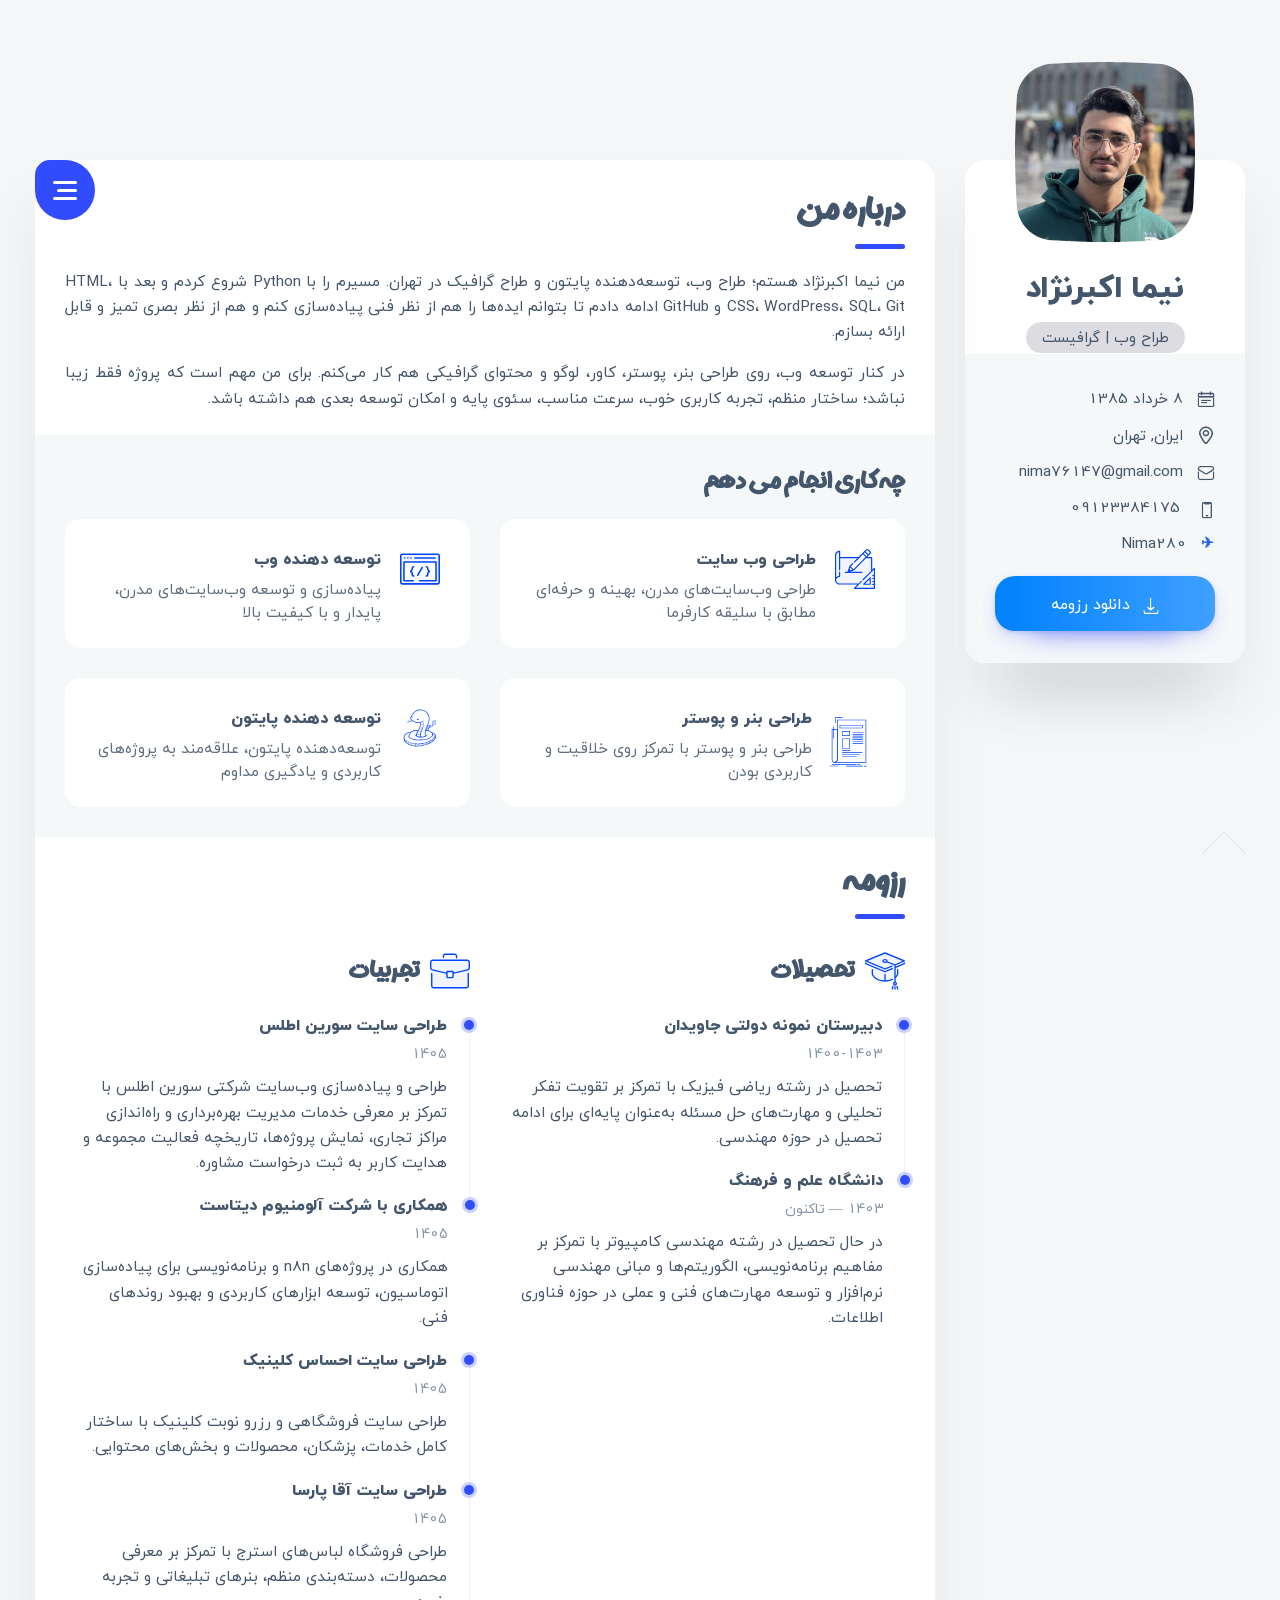
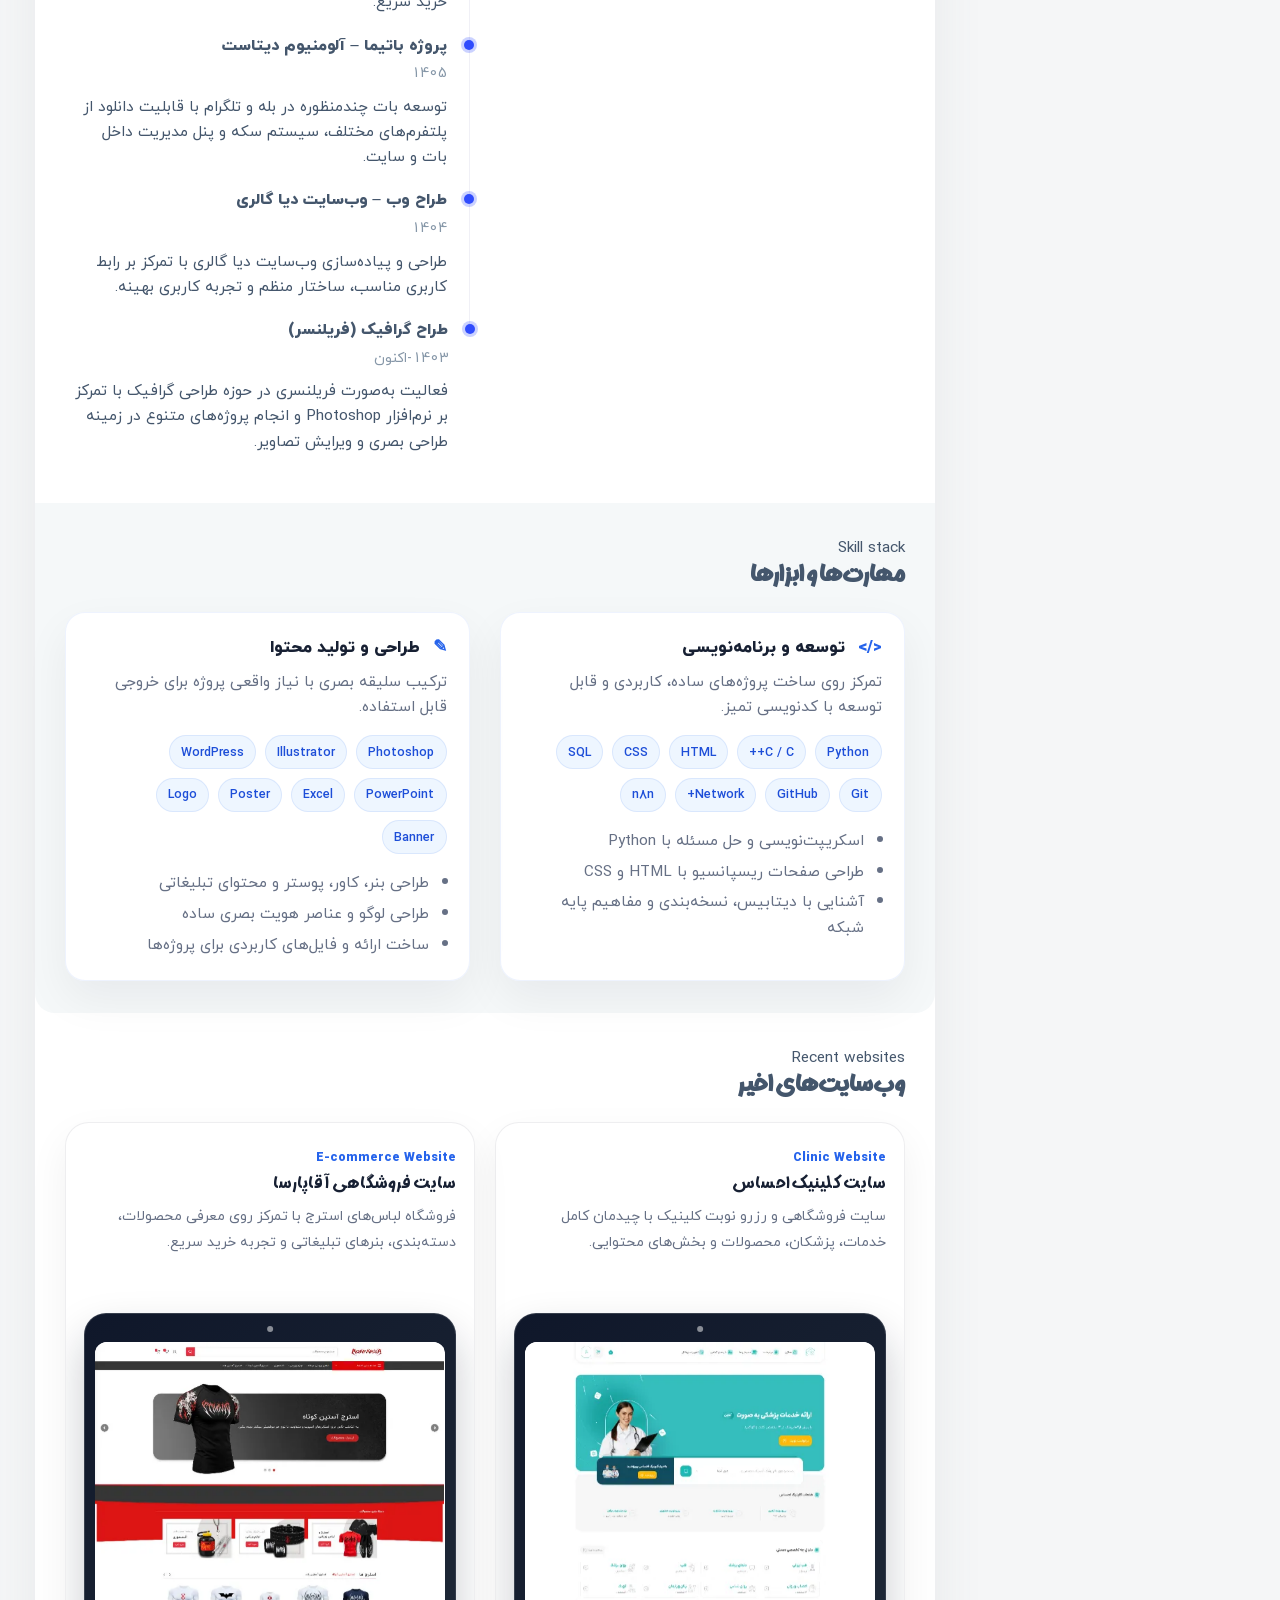
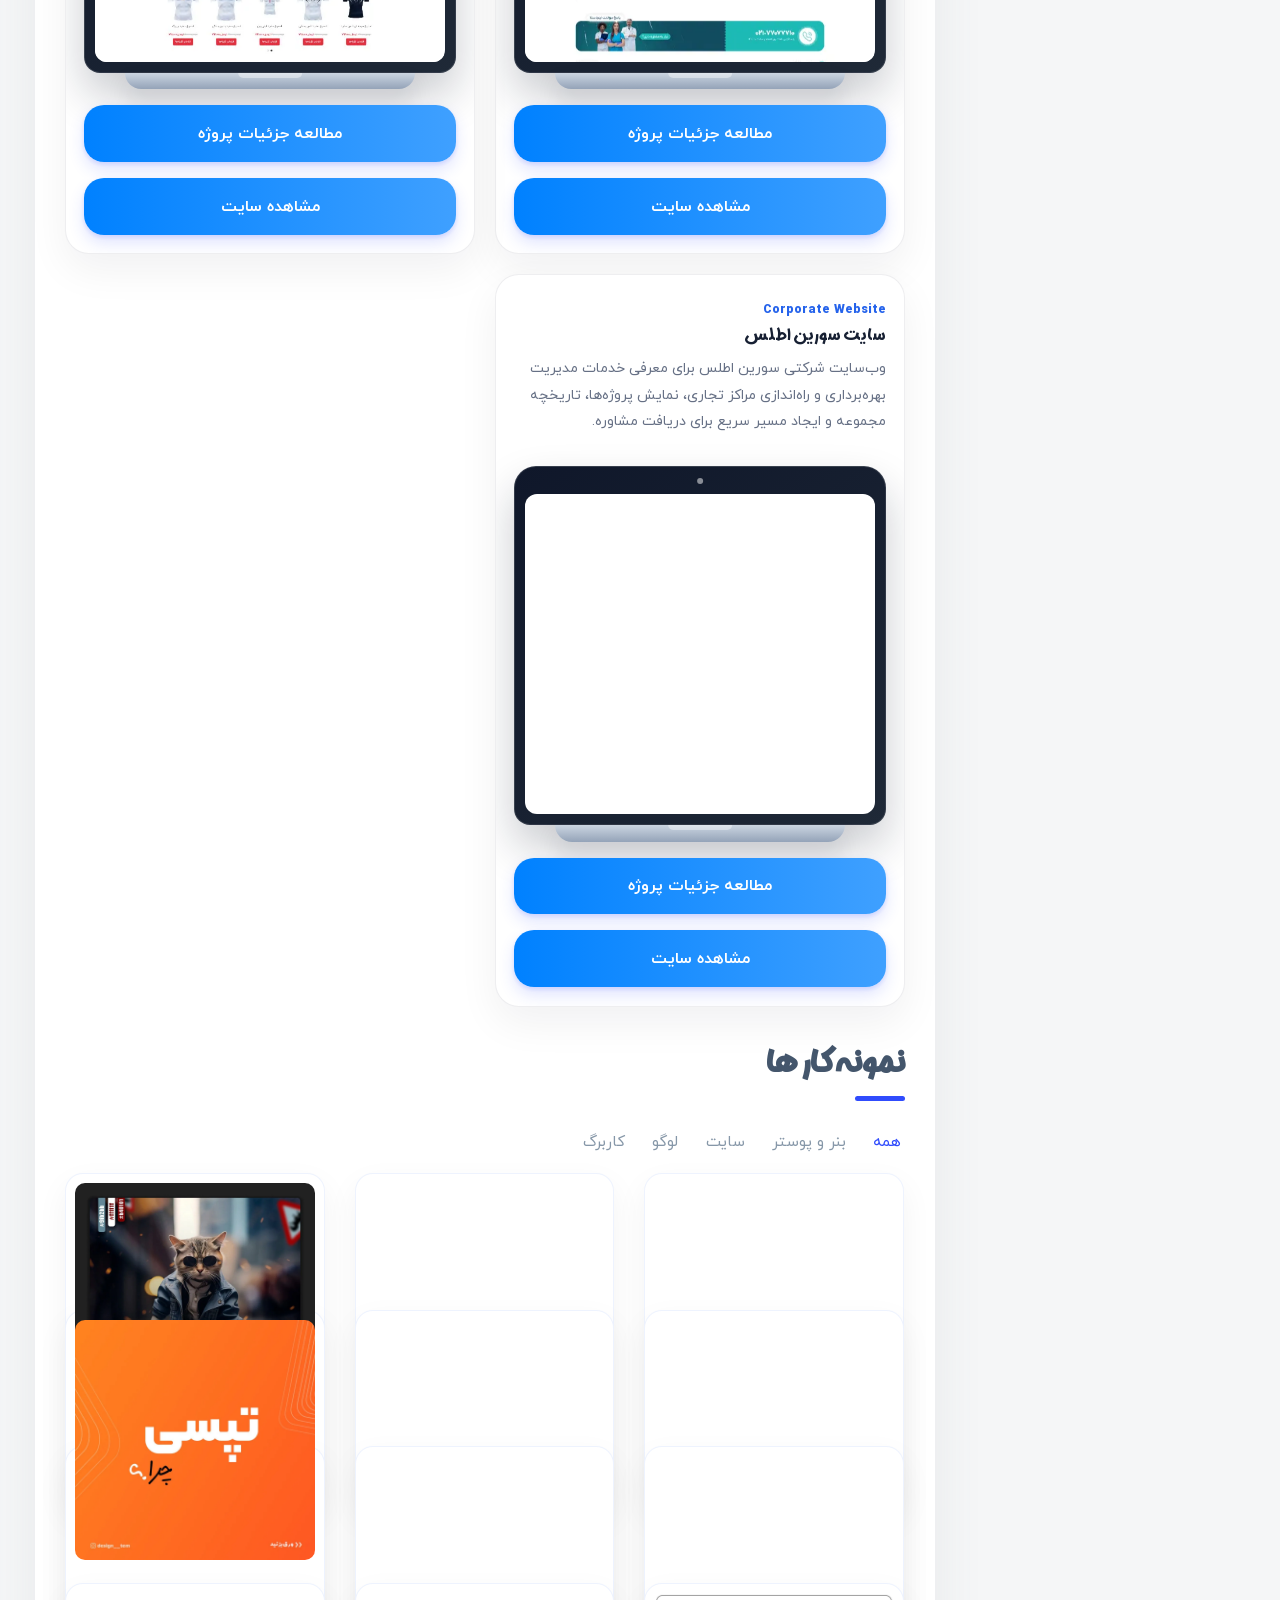
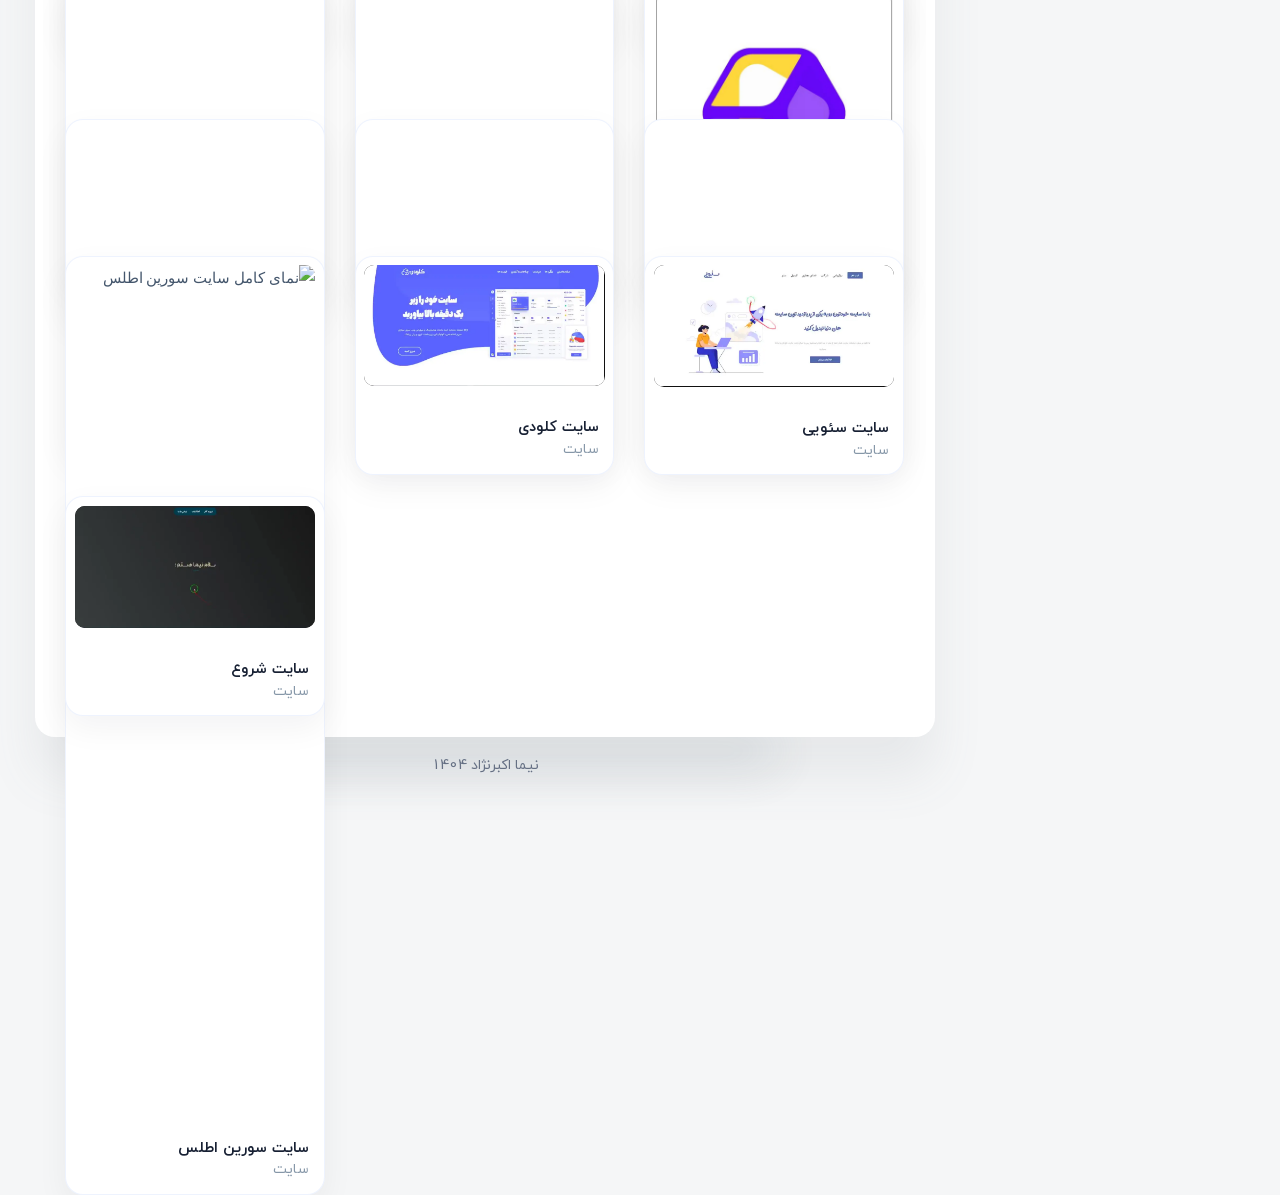
==== commit 1ba9e9bb: "Update index.html" ====
--- a/index.html
+++ b/index.html
@@ -1,91 +1,1128 @@
-<!DOCTYPE html>
+<!doctype html>
 
-<html dir="rtl" lang="fa-IR"><head><meta charset="utf-8"/>
-<title>نیما اکبرنژاد | طراح وب، توسعه‌دهنده پایتون و طراح گرافیک</title>
-<meta content="IE=edge" http-equiv="X-UA-Compatible"/>
-<meta content="width=device-width, initial-scale=1, shrink-to-fit=no" name="viewport"/>
-<meta content="رزومه و نمونه‌کارهای نیما اکبرنژاد؛ طراح وب، توسعه‌دهنده پایتون و طراح گرافیک در تهران. مشاهده پروژه‌های طراحی سایت، مهارت‌ها و راه‌های ارتباطی." name="description"/>
-<meta content="index, follow, max-image-preview:large, max-snippet:-1, max-video-preview:-1" name="robots"/>
-<meta content="Nima Akbarnezhad" name="author"/>
-<meta content="telephone=no" name="format-detection"/>
-<meta content="#2c98f0" name="theme-color"/>
-<link href="https://nimalog.ir/" rel="canonical"/>
-<link href="https://nimalog.ir/" hreflang="fa-IR" rel="alternate"/>
-<link href="https://nimalog.ir/" hreflang="x-default" rel="alternate"/>
-<meta content="profile" property="og:type"/>
-<meta content="fa_IR" property="og:locale"/>
-<meta content="نیما اکبرنژاد | طراح وب، توسعه‌دهنده پایتون و طراح گرافیک" property="og:title"/>
-<meta content="رزومه و نمونه‌کارهای نیما اکبرنژاد؛ طراح وب، توسعه‌دهنده پایتون و طراح گرافیک در تهران. مشاهده پروژه‌های طراحی سایت، مهارت‌ها و راه‌های ارتباطی." property="og:description"/>
-<meta content="https://nimalog.ir/" property="og:url"/>
-<meta content="Nimalog" property="og:site_name"/>
-<meta content="https://nimalog.ir/assets/img/avatar-1.webp" property="og:image"/>
-<meta content="تصویر نیما اکبرنژاد، طراح وب و توسعه‌دهنده پایتون" property="og:image:alt"/>
-<meta content="summary_large_image" name="twitter:card"/>
-<meta content="نیما اکبرنژاد | طراح وب، توسعه‌دهنده پایتون و طراح گرافیک" name="twitter:title"/>
-<meta content="رزومه و نمونه‌کارهای نیما اکبرنژاد؛ طراح وب، توسعه‌دهنده پایتون و طراح گرافیک در تهران. مشاهده پروژه‌های طراحی سایت، مهارت‌ها و راه‌های ارتباطی." name="twitter:description"/>
-<meta content="https://nimalog.ir/assets/img/avatar-1.webp" name="twitter:image"/>
-<link href="favicon.ico" rel="icon" sizes="any"/>
-<link href="assets/favicon/favicon-32x32.png" rel="icon" sizes="32x32" type="image/png"/>
-<link href="assets/favicon/favicon-16x16.png" rel="icon" sizes="16x16" type="image/png"/>
-<link href="assets/favicon/apple-touch-icon.png" rel="apple-touch-icon" sizes="180x180"/>
-<link href="site.webmanifest" rel="manifest"/>
-<link as="font" crossorigin="" href="assets/fonts/IRY.woff2" rel="preload" type="font/woff2"/>
-<link as="image" fetchpriority="high" href="assets/img/avatar-1.webp" rel="preload"/>
-<link href="assets/styles/main.min.css" rel="stylesheet"/>
-<script type="application/ld+json">[
-  {
-    "@context": "https://schema.org",
-    "@type": "Person",
-    "@id": "https://nimalog.ir/#person",
-    "name": "نیما اکبرنژاد",
-    "alternateName": [
-      "Nima Akbarnezhad",
-      "Nima Akbarnejad",
-      "Nimalog"
-    ],
-    "url": "https://nimalog.ir/",
-    "image": "https://nimalog.ir/assets/img/avatar-1.webp",
-    "jobTitle": "طراح وب، توسعه‌دهنده پایتون و طراح گرافیک",
-    "description": "رزومه و نمونه‌کارهای نیما اکبرنژاد؛ طراح وب، توسعه‌دهنده پایتون و طراح گرافیک در تهران. مشاهده پروژه‌های طراحی سایت، مهارت‌ها و راه‌های ارتباطی.",
-    "email": "mailto:nima76147@gmail.com",
-    "telephone": "+989123384175",
-    "address": {
-      "@type": "PostalAddress",
-      "addressCountry": "IR",
-      "addressLocality": "تهران"
-    },
-    "knowsAbout": [
-      "Python",
-      "HTML",
-      "CSS",
-      "JavaScript",
-      "WordPress",
-      "SQL",
-      "Git",
-      "GitHub",
-      "Network+",
-      "n8n",
-      "Photoshop",
-      "Illustrator",
-      "طراحی وب",
-      "طراحی گرافیک"
-    ],
-    "sameAs": [
-      "https://t.me/nima280"
-    ]
-  },
-  {
-    "@context": "https://schema.org",
-    "@type": "WebSite",
-    "@id": "https://nimalog.ir/#website",
-    "url": "https://nimalog.ir/",
-    "name": "Nimalog",
-    "alternateName": "رزومه نیما اکبرنژاد",
-    "publisher": {
-      "@id": "https://nimalog.ir/#person"
-    },
-    "inLanguage": "fa-IR"
-  }
-]</script>
-</head><body class="bg-triangles"><a class="skip-link" href="#about_me" style="position:absolute;left:-999px;top:auto;width:1px;height:1px;overflow:hidden;">پرش به محتوای اصلی</a><div class="preloader"><div class="preloader__wrap"><div class="circle-pulse"><div class="circle-pulse__1"></div><div class="circle-pulse__2"></div></div><div class="preloader__progress"><span></span></div></div></div><main class="main"><div class="container gutter-top"><div class="row sticky-parent"><aside class="col-12 col-md-12 col-xl-3"><div class="sidebar box shadow pb-0 sticky-column"><svg aria-label="تصویر نیما اکبرنژاد" class="avatar avatar--180" role="img" viewbox="0 0 188 188"><g class="avatar__box"><image height="100%" href="assets/img/avatar-1.webp" width="100%" xlink:href="assets/img/avatar-1.webp"/></g></svg><div class="text-center"><h1 class="title title--h3 sidebar__user-name weight--500">نیما اکبرنژاد</h1><div class="badge badge--gray">طراح وب | گرافیست</div><div class="sidebar__info box-inner box-inner--rounded"><ul class="contacts-block"><li class="contacts-block__item" data-placement="top" data-toggle="tooltip" title="تاریخ تولد"><i class="font-icon icon-calendar"></i>8 خرداد 1385 </li><li class="contacts-block__item" data-placement="top" data-toggle="tooltip" title="آدرس"><i class="font-icon icon-location"></i>ایران, تهران </li><li class="contacts-block__item" data-placement="top" data-toggle="tooltip" title="ایمیل"><a href="mailto:nima76147@gmail.com"><i class="font-icon icon-envelope"></i>nima76147@gmail.com</a></li><li class="contacts-block__item" data-placement="top" data-toggle="tooltip" title="تلفن"><a href="tel:+989123384175"><i class="font-icon icon-phone"></i> 09123384175</a></li><li class="contacts-block__item" data-placement="top" data-toggle="tooltip" title="تلگرام"><a href="https://t.me/nima280" rel="me noopener noreferrer"><span aria-hidden="true" class="mini-icon">✈</span> Nima280</a></li></ul><a class="btn btn--blue-gradient" download="Nima-Akbarnezhad-Resume" href="assets/img/port.png"><i class="font-icon icon-download"></i> دانلود رزومه</a></div></div></div></aside><div class="col-12 col-md-12 col-xl-9"><div class="box shadow pb-0"><div class="circle-menu"><div class="hamburger"><div class="line"></div><div class="line"></div><div class="line"></div></div></div><div class="inner-menu js-menu"><ul class="nav"><li class="nav__item"><a aria-label="رفتن به بخش درباره من" class="active" href="#about_me">درباره من</a></li><li class="nav__item"><a aria-label="رفتن به بخش رزومه من" href="#resume_me">رزومه من</a></li><li class="nav__item"><a aria-label="رفتن به بخش نمونه کار ها" href="#portfolio_me">نمونه کار ها</a></li></ul></div><div class="pb-0 pb-sm-2"><h2 class="title title--h1 title__separate" id="about_me">درباره من</h2><p class="text_justify">من نیما اکبرنژاد هستم؛ طراح وب، توسعه‌دهنده پایتون و طراح گرافیک در تهران. مسیرم را با Python شروع کردم و بعد با HTML، CSS، WordPress، SQL، Git و GitHub ادامه دادم تا بتوانم ایده‌ها را هم از نظر فنی پیاده‌سازی کنم و هم از نظر بصری تمیز و قابل ارائه بسازم.</p><p class="text_justify">در کنار توسعه وب، روی طراحی بنر، پوستر، کاور، لوگو و محتوای گرافیکی هم کار می‌کنم. برای من مهم است که پروژه فقط زیبا نباشد؛ ساختار منظم، تجربه کاربری خوب، سرعت مناسب، سئوی پایه و امکان توسعه بعدی هم داشته باشد.</p></div><div class="box-inner pb-0"><h2 class="title title--h3">چه کاری انجام می دهم</h2><div class="row"><div class="col-12 col-lg-6"><div class="case-item box box__second"><img alt="آیکن طراحی وب سایت" class="case-item__icon" decoding="async" loading="lazy" src="assets/icons/icon-design.svg"/><div><h3 class="title title--h5">طراحی وب سایت</h3><p class="case-item__caption"> طراحی وب‌سایت‌های مدرن، بهینه و حرفه‌ای مطابق با سلیقه کارفرما </p></div></div></div><div class="col-12 col-lg-6"><div class="case-item box box__second"><img alt="آیکن توسعه وب" class="case-item__icon" decoding="async" loading="lazy" src="assets/icons/icon-dev.svg"/><div><h3 class="title title--h5">توسعه دهنده وب</h3><p class="case-item__caption"> پیاده‌سازی و توسعه وب‌سایت‌های مدرن، پایدار و با کیفیت بالا </p></div></div></div><div class="col-12 col-lg-6"><div class="case-item box box__second"><img alt="آیکن طراحی بنر و پوستر" class="poster" decoding="async" loading="lazy" src="assets/images/poster.svg"/><div><h3 class="title title--h5">طراحی بنر و پوستر</h3><p class="case-item__caption"> طراحی بنر و پوستر با تمرکز روی خلاقیت و کاربردی بودن </p></div></div></div><div class="col-12 col-lg-6"><div class="case-item box box__second"><img alt="آیکن توسعه پایتون" class="case-item__icon" decoding="async" loading="lazy" src="assets/images/python.svg"/><div><h3 class="title title--h5">توسعه دهنده پایتون</h3><p class="case-item__caption"> توسعه‌دهنده پایتون، علاقه‌مند به پروژه‌های کاربردی و یادگیری مداوم </p></div></div></div></div></div><div class="pb-3"><h2 class="title title--h1 title__separate top-margin" id="resume_me">رزومه</h2></div><div class="pb-0"><div class="row"><div class="col-12 col-lg-6"><h2 class="title title--h3"><img alt="آیکن تحصیلات" class="title-icon" decoding="async" loading="lazy" src="assets/icons/icon-education.svg"/> تحصیلات </h2><div class="timeline"><article class="timeline__item"><h5 class="title title--h5 timeline__title"> دبیرستان نمونه دولتی جاویدان </h5><span class="timeline__period">1400-1403</span><p class="timeline__description"> تحصیل در رشته ریاضی فیزیک با تمرکز بر تقویت تفکر تحلیلی و مهارت‌های حل مسئله به‌عنوان پایه‌ای برای ادامه تحصیل در حوزه مهندسی. </p></article><article class="timeline__item"><h5 class="title title--h5 timeline__title"> دانشگاه علم و فرهنگ </h5><span class="timeline__period">1403 — تاکنون</span><p class="timeline__description">
-در حال تحصیل در رشته مهندسی کامپیوتر با تمرکز بر مفاهیم برنامه‌نویسی، الگوریتم‌ها و مبانی مهندسی نرم‌افزار و توسعه مهارت‌های فنی و عملی در حوزه فناوری اطلاعات. </p></article></div></div><div class="col-12 col-lg-6"><h2 class="title title--h3"><img alt="آیکن تجربیات" class="title-icon" decoding="async" loading="lazy" src="assets/icons/icon-experience.svg"/> تجربیات </h2><div class="timeline"><div class="timeline"><article class="timeline__item"><h5 class="title title--h5 timeline__title">طراحی سایت سورین اطلس</h5><span class="timeline__period">1405</span><p class="timeline__description">طراحی و پیاده‌سازی وب‌سایت شرکتی سورین اطلس با تمرکز بر معرفی خدمات مدیریت بهره‌برداری و راه‌اندازی مراکز تجاری، نمایش پروژه‌ها، تاریخچه فعالیت مجموعه و هدایت کاربر به ثبت درخواست مشاوره.</p></article><article class="timeline__item"><h5 class="title title--h5 timeline__title">همکاری با شرکت آلومنیوم دیتاست</h5><span class="timeline__period">1405</span><p class="timeline__description">همکاری در پروژه‌های n8n و برنامه‌نویسی برای پیاده‌سازی اتوماسیون، توسعه ابزارهای کاربردی و بهبود روندهای فنی.</p></article></div><article class="timeline__item"><h5 class="title title--h5 timeline__title">طراحی سایت احساس کلینیک</h5><span class="timeline__period">1405</span><p class="timeline__description">طراحی سایت فروشگاهی و رزرو نوبت کلینیک با ساختار کامل خدمات، پزشکان، محصولات و بخش‌های محتوایی.</p></article><article class="timeline__item"><h5 class="title title--h5 timeline__title">طراحی سایت آقا پارسا</h5><span class="timeline__period">1405</span><p class="timeline__description">طراحی فروشگاه لباس‌های استرج با تمرکز بر معرفی محصولات، دسته‌بندی منظم، بنرهای تبلیغاتی و تجربه خرید سریع.</p></article><article class="timeline__item"><h5 class="title title--h5 timeline__title">پروژه باتیما – آلومنیوم دیتاست</h5><span class="timeline__period">1405</span><p class="timeline__description">توسعه بات چندمنظوره در بله و تلگرام با قابلیت دانلود از پلتفرم‌های مختلف، سیستم سکه و پنل مدیریت داخل بات و سایت.</p></article><article class="timeline__item"><h5 class="title title--h5 timeline__title"> طراح وب – وب‌سایت دیا گالری </h5><span class="timeline__period">1404</span><p class="timeline__description"> طراحی و پیاده‌سازی وب‌سایت دیا گالری با تمرکز بر رابط کاربری مناسب، ساختار منظم و تجربه کاربری بهینه. </p></article><article class="timeline__item"><h5 class="title title--h5 timeline__title"> طراح گرافیک (فریلنسر) </h5><span class="timeline__period">1403-اکنون</span><p class="timeline__description"> فعالیت به‌صورت فریلنسری در حوزه طراحی گرافیک با تمرکز بر نرم‌افزار Photoshop و انجام پروژه‌های متنوع در زمینه طراحی بصری و ویرایش تصاویر. </p></article></div></div></div></div><div class="box-inner box-inner--rounded skills-modern" id="skills_me"><span class="section-kicker">Skill stack</span><h2 class="title title--h3">مهارت‌ها و ابزارها</h2><div class="row"><div class="col-12 col-lg-6"><div class="skill-card"><h3><span aria-hidden="true" class="mini-icon">&lt;/&gt;</span> توسعه و برنامه‌نویسی</h3><p>تمرکز روی ساخت پروژه‌های ساده، کاربردی و قابل توسعه با کدنویسی تمیز.</p><div class="skill-cloud"><span>Python</span><span>C / C++</span><span>HTML</span><span>CSS</span><span>SQL</span><span>Git</span><span>GitHub</span><span>Network+</span><span>n8n</span></div><ul class="skill-list"><li>اسکریپت‌نویسی و حل مسئله با Python</li><li>طراحی صفحات ریسپانسیو با HTML و CSS</li><li>آشنایی با دیتابیس، نسخه‌بندی و مفاهیم پایه شبکه</li></ul></div></div><div class="col-12 col-lg-6 mt-4 mt-lg-0"><div class="skill-card"><h3><span aria-hidden="true" class="mini-icon">✎</span> طراحی و تولید محتوا</h3><p>ترکیب سلیقه بصری با نیاز واقعی پروژه برای خروجی قابل استفاده.</p><div class="skill-cloud"><span>Photoshop</span><span>Illustrator</span><span>WordPress</span><span>PowerPoint</span><span>Excel</span><span>Poster</span><span>Logo</span><span>Banner</span></div><ul class="skill-list"><li>طراحی بنر، کاور، پوستر و محتوای تبلیغاتی</li><li>طراحی لوگو و عناصر هویت بصری ساده</li><li>ساخت ارائه و فایل‌های کاربردی برای پروژه‌ها</li></ul></div></div></div></div><section class="website-showcase-section" id="recent_websites"><span class="section-kicker">Recent websites</span><h2 class="title title--h3">وب‌سایت‌های اخیر</h2><div class="website-showcase-grid"><article class="website-showcase-card"><div class="website-showcase-card__content"><span class="website-showcase-card__kicker">Clinic Website</span><h3>سایت کلینیک احساس</h3><p>سایت فروشگاهی و رزرو نوبت کلینیک با چیدمان کامل خدمات، پزشکان، محصولات و بخش‌های محتوایی.</p></div><a aria-label="مشاهده سایت کلینیک احساس" class="laptop-preview auto-laptop-scroll" href="https://ehsas.clinic" rel="noopener noreferrer" target="_blank"><div class="laptop-preview__shell"><span class="laptop-preview__camera"></span><div class="laptop-preview__screen"><img alt="نمونه طراحی سایت کلینیک احساس توسط نیما اکبرنژاد" decoding="async" height="2048" loading="lazy" src="assets/portfolio_image/site/ehsas-clinic.webp" width="501"/></div></div><span class="laptop-preview__base"></span></a><a class="website-showcase-link" href="projects/ehsas-clinic/"><span>مطالعه جزئیات پروژه</span></a><a class="website-showcase-link" href="https://ehsas.clinic" rel="noopener noreferrer" target="_blank"><span>مشاهده سایت</span></a></article><article class="website-showcase-card"><div class="website-showcase-card__content"><span class="website-showcase-card__kicker">E-commerce Website</span><h3>سایت فروشگاهی آقاپارسا</h3><p>فروشگاه لباس‌های استرج با تمرکز روی معرفی محصولات، دسته‌بندی، بنرهای تبلیغاتی و تجربه خرید سریع.</p></div><a aria-label="مشاهده سایت فروشگاهی آقاپارسا" class="laptop-preview auto-laptop-scroll" href="https://aqaparsa.ir" rel="noopener noreferrer" target="_blank"><div class="laptop-preview__shell"><span class="laptop-preview__camera"></span><div class="laptop-preview__screen"><img alt="نمونه طراحی سایت فروشگاهی آقاپارسا توسط نیما اکبرنژاد" decoding="async" height="2047" loading="lazy" src="assets/portfolio_image/site/aqaparsa-store.webp" width="583"/></div></div><span class="laptop-preview__base"></span></a><a class="website-showcase-link" href="projects/aqaparsa/"><span>مطالعه جزئیات پروژه</span></a><a class="website-showcase-link" href="https://aqaparsa.ir" rel="noopener noreferrer" target="_blank"><span>مشاهده سایت</span></a></article><article class="website-showcase-card"><div class="website-showcase-card__content"><span class="website-showcase-card__kicker">Corporate Website</span><h3>سایت سورین اطلس</h3><p>وب‌سایت شرکتی سورین اطلس برای معرفی خدمات مدیریت بهره‌برداری و راه‌اندازی مراکز تجاری، نمایش پروژه‌ها، تاریخچه مجموعه و ایجاد مسیر سریع برای دریافت مشاوره.</p></div><a aria-label="مشاهده سایت سورین اطلس" class="laptop-preview auto-laptop-scroll" href="https://www.surin-atlas.com/" rel="noopener noreferrer" target="_blank"><div class="laptop-preview__shell"><span class="laptop-preview__camera"></span><div class="laptop-preview__screen"><img alt="نمونه طراحی سایت شرکتی سورین اطلس توسط نیما اکبرنژاد" decoding="async" height="2400" loading="lazy" src="assets/images/surin.webp" width="600"/></div></div><span class="laptop-preview__base"></span></a><a class="website-showcase-link" href="projects/surin-atlas/"><span>مطالعه جزئیات پروژه</span></a><a class="website-showcase-link" href="https://www.surin-atlas.com/" rel="noopener noreferrer" target="_blank"><span>مشاهده سایت</span></a></article></div></section><div class="pb-2" id="portfolio_me"><h2 class="title title--h1 title__separate top-margin">نمونه کار ها</h2></div><div class="pb-0"><div class="select"><span class="placeholder">انتخاب دسته بندی</span><ul class="filter"><li class="filter__item">دسته بندی </li><li class="filter__item active" data-filter="*"><a class="filter__link active" href="#filter">همه</a></li><li class="filter__item" data-filter=".category-banner"><a class="filter__link" href="#filter">بنر و پوستر</a></li><li class="filter__item" data-filter=".category-site"><a class="filter__link" href="#filter">سایت</a></li><li class="filter__item" data-filter=".category-logo"><a class="filter__link" href="#filter">لوگو</a></li><li class="filter__item" data-filter=".category-karbarg"><a class="filter__link" href="#filter">کاربرگ</a></li></ul><input name="changemetoo" type="hidden"/></div><div class="gallery-grid js-masonry js-filter-container"><div class="gutter-sizer"></div><figure class="gallery-grid__item category-banner"><div class="gallery-grid__image-wrap"><img alt="فضاسازی کاور اینستاگرام؛ بنر و پوستر از نمونه‌کارهای نیما اکبرنژاد" class="gallery-grid__image cover lazyload" data-zoom="" decoding="async" height="1230" loading="lazy" src="assets/portfolio_image/photoshop/try.webp" width="1230"/></div><figcaption class="gallery-grid__caption"><h4 class="title gallery-grid__title">فضاسازی کاور اینستاگرام</h4><span class="gallery-grid__category">بنر و پوستر</span></figcaption></figure><figure class="gallery-grid__item category-banner"><div class="gallery-grid__image-wrap"><img alt="طراحی کاور اینستاگرام؛ بنر و پوستر از نمونه‌کارهای نیما اکبرنژاد" class="gallery-grid__image cover lazyload" data-zoom="" decoding="async" height="1230" loading="lazy" src="assets/portfolio_image/photoshop/step.webp" width="1230"/></div><figcaption class="gallery-grid__caption"><h4 class="title gallery-grid__title">طراحی کاور اینستاگرام</h4><span class="gallery-grid__category">بنر و پوستر</span></figcaption></figure><figure class="gallery-grid__item category-banner"><div class="gallery-grid__image-wrap"><img alt="بنر کت و شلوار مردانه؛ بنر و پوستر از نمونه‌کارهای نیما اکبرنژاد" class="gallery-grid__image cover lazyload" data-zoom="" decoding="async" height="1230" loading="lazy" src="assets/portfolio_image/photoshop/laxery.webp" width="1230"/></div><figcaption class="gallery-grid__caption"><h4 class="title gallery-grid__title">بنر کت و شلوار مردانه</h4><span class="gallery-grid__category">بنر و پوستر</span></figcaption></figure><figure class="gallery-grid__item category-banner"><div class="gallery-grid__image-wrap"><img alt="طراحی بنر تپسی؛ بنر و پوستر از نمونه‌کارهای نیما اکبرنژاد" class="gallery-grid__image cover lazyload" data-zoom="" decoding="async" height="1000" loading="lazy" src="assets/portfolio_image/photoshop/tapsi1.webp" width="1000"/></div><figcaption class="gallery-grid__caption"><h4 class="title gallery-grid__title">طراحی بنر تپسی</h4><span class="gallery-grid__category">بنر و پوستر</span></figcaption></figure><figure class="gallery-grid__item category-banner"><div class="gallery-grid__image-wrap"><img alt="بنر فشن پاییزی؛ بنر و پوستر از نمونه‌کارهای نیما اکبرنژاد" class="gallery-grid__image cover lazyload" data-zoom="" decoding="async" height="1080" loading="lazy" src="assets/portfolio_image/photoshop/fall.webp" width="1080"/></div><figcaption class="gallery-grid__caption"><h4 class="title gallery-grid__title">بنر فشن پاییزی</h4><span class="gallery-grid__category">بنر و پوستر</span></figcaption></figure><figure class="gallery-grid__item category-banner"><div class="gallery-grid__image-wrap"><img alt="بنر مبلمان ماتیس؛ بنر و پوستر از نمونه‌کارهای نیما اکبرنژاد" class="gallery-grid__image cover lazyload" data-zoom="" decoding="async" height="1080" loading="lazy" src="assets/portfolio_image/photoshop/sofa.webp" width="1080"/></div><figcaption class="gallery-grid__caption"><h4 class="title gallery-grid__title">بنر مبلمان ماتیس</h4><span class="gallery-grid__category">بنر و پوستر</span></figcaption></figure><figure class="gallery-grid__item category-karbarg"><div class="gallery-grid__image-wrap"><img alt="طراحی کاربرگ زبان؛ کاربرگ از نمونه‌کارهای نیما اکبرنژاد" class="gallery-grid__image cover lazyload" data-zoom="" decoding="async" height="1280" loading="lazy" src="assets/portfolio_image/photoshop/karbarg.webp" width="904"/></div><figcaption class="gallery-grid__caption"><h4 class="title gallery-grid__title">طراحی کاربرگ زبان</h4><span class="gallery-grid__category">کاربرگ</span></figcaption></figure><figure class="gallery-grid__item category-karbarg"><div class="gallery-grid__image-wrap"><img alt="طراحی کاربرگ زبان؛ کاربرگ از نمونه‌کارهای نیما اکبرنژاد" class="gallery-grid__image cover lazyload" data-zoom="" decoding="async" height="1148" loading="lazy" src="assets/portfolio_image/photoshop/cat.webp" width="810"/></div><figcaption class="gallery-grid__caption"><h4 class="title gallery-grid__title">طراحی کاربرگ زبان</h4><span class="gallery-grid__category">کاربرگ</span></figcaption></figure><figure class="gallery-grid__item category-karbarg"><div class="gallery-grid__image-wrap"><img alt="طراحی کاربرگ زبان؛ کاربرگ از نمونه‌کارهای نیما اکبرنژاد" class="gallery-grid__image cover lazyload" data-zoom="" decoding="async" height="1377" loading="lazy" src="assets/portfolio_image/photoshop/quala.webp" width="969"/></div><figcaption class="gallery-grid__caption"><h4 class="title gallery-grid__title">طراحی کاربرگ زبان</h4><span class="gallery-grid__category">کاربرگ</span></figcaption></figure><figure class="gallery-grid__item category-logo"><div class="gallery-grid__image-wrap"><img alt="لوگو حجم دار؛ لوگو از نمونه‌کارهای نیما اکبرنژاد" class="gallery-grid__image cover lazyload logo_zoom" data-zoom="" decoding="async" height="1000" loading="lazy" src="assets/portfolio_image/logo/s_3d.webp" width="1000"/></div><figcaption class="gallery-grid__caption"><h4 class="title gallery-grid__title">لوگو حجم دار</h4><span class="gallery-grid__category">لوگو</span></figcaption></figure><figure class="gallery-grid__item category-logo"><div class="gallery-grid__image-wrap"><img alt="لوگو هندسی؛ لوگو از نمونه‌کارهای نیما اکبرنژاد" class="gallery-grid__image cover lazyload logo_zoom" data-zoom="" decoding="async" height="1000" loading="lazy" src="assets/portfolio_image/logo/line.webp" width="1000"/></div><figcaption class="gallery-grid__caption"><h4 class="title gallery-grid__title">لوگو هندسی</h4><span class="gallery-grid__category">لوگو</span></figcaption></figure><figure class="gallery-grid__item category-logo"><div class="gallery-grid__image-wrap"><img alt="لوگو موزیک؛ لوگو از نمونه‌کارهای نیما اکبرنژاد" class="logo_zoom gallery-grid__image cover lazyload" data-zoom="" decoding="async" height="1000" loading="lazy" src="assets/portfolio_image/logo/music+.webp" width="1000"/></div><figcaption class="gallery-grid__caption"><h4 class="title gallery-grid__title">لوگو موزیک</h4><span class="gallery-grid__category">لوگو</span></figcaption></figure><figure class="gallery-grid__item category-logo"><div class="gallery-grid__image-wrap"><img alt="لوگو سه بعدی؛ لوگو از نمونه‌کارهای نیما اکبرنژاد" class="gallery-grid__image cover lazyload" data-zoom="" decoding="async" height="1000" loading="lazy" src="assets/portfolio_image/logo/3d.webp" width="1000"/></div><figcaption class="gallery-grid__caption"><h4 class="title gallery-grid__title">لوگو سه بعدی</h4><span class="gallery-grid__category">لوگو</span></figcaption></figure><figure class="gallery-grid__item category-logo"><div class="gallery-grid__image-wrap"><img alt="لوگو ترکیبی؛ لوگو از نمونه‌کارهای نیما اکبرنژاد" class="gallery-grid__image cover lazyload" data-zoom="" decoding="async" height="1000" loading="lazy" src="assets/portfolio_image/logo/Na.webp" width="1000"/></div><figcaption class="gallery-grid__caption"><h4 class="title gallery-grid__title">لوگو ترکیبی</h4><span class="gallery-grid__category">لوگو</span></figcaption></figure><figure class="gallery-grid__item category-logo"><div class="gallery-grid__image-wrap"><img alt="لوگو اسم؛ لوگو از نمونه‌کارهای نیما اکبرنژاد" class="gallery-grid__image cover lazyload" data-zoom="" decoding="async" height="1000" loading="lazy" src="assets/portfolio_image/logo/nima.webp" width="1000"/></div><figcaption class="gallery-grid__caption"><h4 class="title gallery-grid__title">لوگو اسم</h4><span class="gallery-grid__category">لوگو</span></figcaption></figure><figure class="gallery-grid__item category-site"><div class="gallery-grid__image-wrap"><img alt="نمای کامل سایت سورین اطلس" class="gallery-grid__image cover lazyload" data-zoom="" decoding="async" height="2400" loading="lazy" src="portfolio/assets/images/surin.webp" width="600"/></div><figcaption class="gallery-grid__caption"><h4 class="title gallery-grid__title">سایت سورین اطلس</h4><span class="gallery-grid__category">سایت</span></figcaption></figure><figure class="gallery-grid__item category-site"><div class="gallery-grid__image-wrap"><video autoplay="" class="gallery-grid__image cover video-thumb" data-video="assets/portfolio_image/site/cloudi.mp4" loop="" muted="" playsinline="" poster="assets/portfolio_image/site/cloudi-poster.webp" preload="none"><source data-src="assets/portfolio_image/site/cloudi.mp4" type="video/mp4"/></video></div><figcaption class="gallery-grid__caption"><h4 class="title gallery-grid__title">سایت کلودی</h4><span class="gallery-grid__category">سایت</span></figcaption></figure><figure class="gallery-grid__item category-site"><div class="gallery-grid__image-wrap"><video autoplay="" class="gallery-grid__image cover video-thumb" data-video="assets/portfolio_image/site/seoii.mp4" loop="" muted="" playsinline="" poster="assets/portfolio_image/site/seoii-poster.webp" preload="none"><source data-src="assets/portfolio_image/site/seoii.mp4" type="video/mp4"/></video></div><figcaption class="gallery-grid__caption"><h4 class="title gallery-grid__title">سایت سئویی</h4><span class="gallery-grid__category">سایت</span></figcaption></figure><figure class="gallery-grid__item category-site"><div class="gallery-grid__image-wrap"><video autoplay="" class="gallery-grid__image cover video-thumb" data-video="assets/portfolio_image/site/simple_site.mp4" loop="" muted="" playsinline="" poster="assets/portfolio_image/site/simple_site-poster.webp" preload="none"><source data-src="assets/portfolio_image/site/simple_site.mp4" type="video/mp4"/></video></div><figcaption class="gallery-grid__caption"><h4 class="title gallery-grid__title">سایت شروع</h4><span class="gallery-grid__category">سایت</span></figcaption></figure></div></div></div><footer class="footer">نیما اکبرنژاد 1404</footer></div></div></div><div class="video-modal" id="videoModal"><span class="video-modal__close">×</span><video autoplay="" controls="" id="modalVideo"></video></div></main><div class="back-to-top"></div><svg class="svg-defs"><clippath id="avatar-box"><path d="M1.85379 38.4859C2.9221 18.6653 18.6653 2.92275 38.4858 1.85453 56.0986.905299 77.2792 0 94 0c16.721 0 37.901.905299 55.514 1.85453 19.821 1.06822 35.564 16.81077 36.632 36.63137C187.095 56.0922 188 77.267 188 94c0 16.733-.905 37.908-1.854 55.514-1.068 19.821-16.811 35.563-36.632 36.631C131.901 187.095 110.721 188 94 188c-16.7208 0-37.9014-.905-55.5142-1.855-19.8205-1.068-35.5637-16.81-36.63201-36.631C.904831 131.908 0 110.733 0 94c0-16.733.904831-37.9078 1.85379-55.5141z"></path></clippath><clippath id="avatar-hexagon"><path d="M0 27.2891c0-4.6662 2.4889-8.976 6.52491-11.2986L31.308 1.72845c3.98-2.290382 8.8697-2.305446 12.8637-.03963l25.234 14.31558C73.4807 18.3162 76 22.6478 76 27.3426V56.684c0 4.6805-2.5041 9.0013-6.5597 11.3186L44.4317 82.2915c-3.9869 2.278-8.8765 2.278-12.8634 0L6.55974 68.0026C2.50414 65.6853 0 61.3645 0 56.684V27.2891z"></path></clippath></svg><script defer="" src="assets/js/site.min.js"></script></body></html>
+<html lang="fa-IR">
+  <head>
+    <meta charset="utf-8" />
+    <title>نیما اکبرنژاد | طراح وب، توسعه‌دهنده پایتون و طراح گرافیک</title>
+    <meta content="IE=edge" http-equiv="X-UA-Compatible" />
+    <meta
+      content="width=device-width, initial-scale=1, shrink-to-fit=no"
+      name="viewport"
+    />
+    <meta
+      content="رزومه و نمونه‌کارهای نیما اکبرنژاد؛ طراح وب، توسعه‌دهنده پایتون و طراح گرافیک در تهران. مشاهده پروژه‌های طراحی سایت، مهارت‌ها و راه‌های ارتباطی."
+      name="description"
+    />
+    <meta
+      content="index, follow, max-image-preview:large, max-snippet:-1, max-video-preview:-1"
+      name="robots"
+    />
+    <meta content="Nima Akbarnezhad" name="author" />
+    <meta content="telephone=no" name="format-detection" />
+    <meta content="#2c98f0" name="theme-color" />
+    <link href="https://nimalog.ir/" rel="canonical" />
+    <link href="https://nimalog.ir/" hreflang="fa-IR" rel="alternate" />
+    <link href="https://nimalog.ir/" hreflang="x-default" rel="alternate" />
+    <meta content="profile" property="og:type" />
+    <meta content="fa_IR" property="og:locale" />
+    <meta
+      content="نیما اکبرنژاد | طراح وب، توسعه‌دهنده پایتون و طراح گرافیک"
+      property="og:title"
+    />
+    <meta
+      content="رزومه و نمونه‌کارهای نیما اکبرنژاد؛ طراح وب، توسعه‌دهنده پایتون و طراح گرافیک در تهران. مشاهده پروژه‌های طراحی سایت، مهارت‌ها و راه‌های ارتباطی."
+      property="og:description"
+    />
+    <meta content="https://nimalog.ir/" property="og:url" />
+    <meta content="Nimalog" property="og:site_name" />
+    <meta
+      content="https://nimalog.ir/assets/img/avatar-1.webp"
+      property="og:image"
+    />
+    <meta
+      content="تصویر نیما اکبرنژاد، طراح وب و توسعه‌دهنده پایتون"
+      property="og:image:alt"
+    />
+    <meta content="summary_large_image" name="twitter:card" />
+    <meta
+      content="نیما اکبرنژاد | طراح وب، توسعه‌دهنده پایتون و طراح گرافیک"
+      name="twitter:title"
+    />
+    <meta
+      content="رزومه و نمونه‌کارهای نیما اکبرنژاد؛ طراح وب، توسعه‌دهنده پایتون و طراح گرافیک در تهران. مشاهده پروژه‌های طراحی سایت، مهارت‌ها و راه‌های ارتباطی."
+      name="twitter:description"
+    />
+    <meta
+      content="https://nimalog.ir/assets/img/avatar-1.webp"
+      name="twitter:image"
+    />
+    <link href="favicon.ico" rel="icon" sizes="any" />
+    <link
+      href="assets/favicon/favicon-32x32.png"
+      rel="icon"
+      sizes="32x32"
+      type="image/png"
+    />
+    <link
+      href="assets/favicon/favicon-16x16.png"
+      rel="icon"
+      sizes="16x16"
+      type="image/png"
+    />
+    <link
+      href="assets/favicon/apple-touch-icon.png"
+      rel="apple-touch-icon"
+      sizes="180x180"
+    />
+    <link href="site.webmanifest" rel="manifest" />
+    <link
+      as="font"
+      crossorigin=""
+      href="assets/fonts/IRY.woff2"
+      rel="preload"
+      type="font/woff2"
+    />
+    <link
+      as="image"
+      fetchpriority="high"
+      href="assets/img/avatar-1.webp"
+      rel="preload"
+    />
+    <link href="assets/styles/main.min.css" rel="stylesheet" />
+    <script type="application/ld+json">
+      [
+        {
+          "@context": "https://schema.org",
+          "@type": "Person",
+          "@id": "https://nimalog.ir/#person",
+          "name": "نیما اکبرنژاد",
+          "alternateName": ["Nima Akbarnezhad", "Nima Akbarnejad", "Nimalog"],
+          "url": "https://nimalog.ir/",
+          "image": "https://nimalog.ir/assets/img/avatar-1.webp",
+          "jobTitle": "طراح وب، توسعه‌دهنده پایتون و طراح گرافیک",
+          "description": "رزومه و نمونه‌کارهای نیما اکبرنژاد؛ طراح وب، توسعه‌دهنده پایتون و طراح گرافیک در تهران. مشاهده پروژه‌های طراحی سایت، مهارت‌ها و راه‌های ارتباطی.",
+          "email": "mailto:nima76147@gmail.com",
+          "telephone": "+989123384175",
+          "address": {
+            "@type": "PostalAddress",
+            "addressCountry": "IR",
+            "addressLocality": "تهران"
+          },
+          "knowsAbout": [
+            "Python",
+            "HTML",
+            "CSS",
+            "JavaScript",
+            "WordPress",
+            "SQL",
+            "Git",
+            "GitHub",
+            "Network+",
+            "n8n",
+            "Photoshop",
+            "Illustrator",
+            "طراحی وب",
+            "طراحی گرافیک"
+          ],
+          "sameAs": ["https://t.me/nima280"]
+        },
+        {
+          "@context": "https://schema.org",
+          "@type": "WebSite",
+          "@id": "https://nimalog.ir/#website",
+          "url": "https://nimalog.ir/",
+          "name": "Nimalog",
+          "alternateName": "رزومه نیما اکبرنژاد",
+          "publisher": {
+            "@id": "https://nimalog.ir/#person"
+          },
+          "inLanguage": "fa-IR"
+        }
+      ]
+    </script>
+  </head>
+    <div class="preloader">
+      <div class="preloader__wrap">
+        <div class="circle-pulse">
+          <div class="circle-pulse__1"></div>
+          <div class="circle-pulse__2"></div>
+        </div>
+        <div class="preloader__progress"><span></span></div>
+      </div>
+    </div>
+    <main class="main">
+      <div class="container gutter-top">
+        <div class="row sticky-parent">
+          <aside class="col-12 col-md-12 col-xl-3">
+            <div class="sidebar box shadow pb-0 sticky-column">
+              <svg
+                aria-label="تصویر نیما اکبرنژاد"
+                class="avatar avatar--180"
+                role="img"
+                viewbox="0 0 188 188"
+              >
+                <g class="avatar__box">
+                  <image
+                    height="100%"
+                    href="assets/img/avatar-1.webp"
+                    width="100%"
+                    xlink:href="assets/img/avatar-1.webp"
+                  />
+                </g>
+              </svg>
+              <div class="text-center">
+                <h1 class="title title--h3 sidebar__user-name weight--500">
+                  نیما اکبرنژاد
+                </h1>
+                <div class="badge badge--gray">طراح وب | گرافیست</div>
+                <div class="sidebar__info box-inner box-inner--rounded">
+                  <ul class="contacts-block">
+                    <li
+                      class="contacts-block__item"
+                      data-placement="top"
+                      data-toggle="tooltip"
+                      title="تاریخ تولد"
+                    >
+                      <i class="font-icon icon-calendar"></i>8 خرداد 1385
+                    </li>
+                    <li
+                      class="contacts-block__item"
+                      data-placement="top"
+                      data-toggle="tooltip"
+                      title="آدرس"
+                    >
+                      <i class="font-icon icon-location"></i>ایران, تهران
+                    </li>
+                    <li
+                      class="contacts-block__item"
+                      data-placement="top"
+                      data-toggle="tooltip"
+                      title="ایمیل"
+                    >
+                      <a href="mailto:nima76147@gmail.com"
+                        ><i class="font-icon icon-envelope"></i
+                        >nima76147@gmail.com</a
+                      >
+                    </li>
+                    <li
+                      class="contacts-block__item"
+                      data-placement="top"
+                      data-toggle="tooltip"
+                      title="تلفن"
+                    >
+                      <a href="tel:+989123384175"
+                        ><i class="font-icon icon-phone"></i> 09123384175</a
+                      >
+                    </li>
+                    <li
+                      class="contacts-block__item"
+                      data-placement="top"
+                      data-toggle="tooltip"
+                      title="تلگرام"
+                    >
+                      <a
+                        href="https://t.me/nima280"
+                        rel="me noopener noreferrer"
+                        ><span aria-hidden="true" class="mini-icon">✈</span>
+                        Nima280</a
+                      >
+                    </li>
+                  </ul>
+                  <a
+                    class="btn btn--blue-gradient"
+                    download="Nima-Akbarnezhad-Resume"
+                    href="assets/img/port.png"
+                    ><i class="font-icon icon-download"></i> دانلود رزومه</a
+                  >
+                </div>
+              </div>
+            </div>
+          </aside>
+          <div class="col-12 col-md-12 col-xl-9">
+            <div class="box shadow pb-0">
+              <div class="circle-menu">
+                <div class="hamburger">
+                  <div class="line"></div>
+                  <div class="line"></div>
+                  <div class="line"></div>
+                </div>
+              </div>
+              <div class="inner-menu js-menu">
+                <ul class="nav">
+                  <li class="nav__item">
+                    <a
+                      aria-label="رفتن به بخش درباره من"
+                      class="active"
+                      href="#about_me"
+                      >درباره من</a
+                    >
+                  </li>
+                  <li class="nav__item">
+                    <a aria-label="رفتن به بخش رزومه من" href="#resume_me"
+                      >رزومه من</a
+                    >
+                  </li>
+                  <li class="nav__item">
+                    <a
+                      aria-label="رفتن به بخش نمونه کار ها"
+                      href="#portfolio_me"
+                      >نمونه کار ها</a
+                    >
+                  </li>
+                </ul>
+              </div>
+              <div class="pb-0 pb-sm-2">
+                <h2 class="title title--h1 title__separate" id="about_me">
+                  درباره من
+                </h2>
+                <p class="text_justify">
+                  من نیما اکبرنژاد هستم؛ طراح وب، توسعه‌دهنده پایتون و طراح
+                  گرافیک در تهران. مسیرم را با Python شروع کردم و بعد با HTML،
+                  CSS، WordPress، SQL، Git و GitHub ادامه دادم تا بتوانم ایده‌ها
+                  را هم از نظر فنی پیاده‌سازی کنم و هم از نظر بصری تمیز و قابل
+                  ارائه بسازم.
+                </p>
+                <p class="text_justify">
+                  در کنار توسعه وب، روی طراحی بنر، پوستر، کاور، لوگو و محتوای
+                  گرافیکی هم کار می‌کنم. برای من مهم است که پروژه فقط زیبا
+                  نباشد؛ ساختار منظم، تجربه کاربری خوب، سرعت مناسب، سئوی پایه و
+                  امکان توسعه بعدی هم داشته باشد.
+                </p>
+              </div>
+              <div class="box-inner pb-0">
+                <h2 class="title title--h3">چه کاری انجام می دهم</h2>
+                <div class="row">
+                  <div class="col-12 col-lg-6">
+                    <div class="case-item box box__second">
+                      <img
+                        alt="آیکن طراحی وب سایت"
+                        class="case-item__icon"
+                        decoding="async"
+                        loading="lazy"
+                        src="assets/icons/icon-design.svg"
+                      />
+                      <div>
+                        <h3 class="title title--h5">طراحی وب سایت</h3>
+                        <p class="case-item__caption">
+                          طراحی وب‌سایت‌های مدرن، بهینه و حرفه‌ای مطابق با سلیقه
+                          کارفرما
+                        </p>
+                      </div>
+                    </div>
+                  </div>
+                  <div class="col-12 col-lg-6">
+                    <div class="case-item box box__second">
+                      <img
+                        alt="آیکن توسعه وب"
+                        class="case-item__icon"
+                        decoding="async"
+                        loading="lazy"
+                        src="assets/icons/icon-dev.svg"
+                      />
+                      <div>
+                        <h3 class="title title--h5">توسعه دهنده وب</h3>
+                        <p class="case-item__caption">
+                          پیاده‌سازی و توسعه وب‌سایت‌های مدرن، پایدار و با کیفیت
+                          بالا
+                        </p>
+                      </div>
+                    </div>
+                  </div>
+                  <div class="col-12 col-lg-6">
+                    <div class="case-item box box__second">
+                      <img
+                        alt="آیکن طراحی بنر و پوستر"
+                        class="poster"
+                        decoding="async"
+                        loading="lazy"
+                        src="assets/images/poster.svg"
+                      />
+                      <div>
+                        <h3 class="title title--h5">طراحی بنر و پوستر</h3>
+                        <p class="case-item__caption">
+                          طراحی بنر و پوستر با تمرکز روی خلاقیت و کاربردی بودن
+                        </p>
+                      </div>
+                    </div>
+                  </div>
+                  <div class="col-12 col-lg-6">
+                    <div class="case-item box box__second">
+                      <img
+                        alt="آیکن توسعه پایتون"
+                        class="case-item__icon"
+                        decoding="async"
+                        loading="lazy"
+                        src="assets/images/python.svg"
+                      />
+                      <div>
+                        <h3 class="title title--h5">توسعه دهنده پایتون</h3>
+                        <p class="case-item__caption">
+                          توسعه‌دهنده پایتون، علاقه‌مند به پروژه‌های کاربردی و
+                          یادگیری مداوم
+                        </p>
+                      </div>
+                    </div>
+                  </div>
+                </div>
+              </div>
+              <div class="pb-3">
+                <h2
+                  class="title title--h1 title__separate top-margin"
+                  id="resume_me"
+                >
+                  رزومه
+                </h2>
+              </div>
+              <div class="pb-0">
+                <div class="row">
+                  <div class="col-12 col-lg-6">
+                    <h2 class="title title--h3">
+                      <img
+                        alt="آیکن تحصیلات"
+                        class="title-icon"
+                        decoding="async"
+                        loading="lazy"
+                        src="assets/icons/icon-education.svg"
+                      />
+                      تحصیلات
+                    </h2>
+                    <div class="timeline">
+                      <article class="timeline__item">
+                        <h5 class="title title--h5 timeline__title">
+                          دبیرستان نمونه دولتی جاویدان
+                        </h5>
+                        <span class="timeline__period">1400-1403</span>
+                        <p class="timeline__description">
+                          تحصیل در رشته ریاضی فیزیک با تمرکز بر تقویت تفکر
+                          تحلیلی و مهارت‌های حل مسئله به‌عنوان پایه‌ای برای
+                          ادامه تحصیل در حوزه مهندسی.
+                        </p>
+                      </article>
+                      <article class="timeline__item">
+                        <h5 class="title title--h5 timeline__title">
+                          دانشگاه علم و فرهنگ
+                        </h5>
+                        <span class="timeline__period">1403 — تاکنون</span>
+                        <p class="timeline__description">
+                          در حال تحصیل در رشته مهندسی کامپیوتر با تمرکز بر
+                          مفاهیم برنامه‌نویسی، الگوریتم‌ها و مبانی مهندسی
+                          نرم‌افزار و توسعه مهارت‌های فنی و عملی در حوزه فناوری
+                          اطلاعات.
+                        </p>
+                      </article>
+                    </div>
+                  </div>
+                  <div class="col-12 col-lg-6">
+                    <h2 class="title title--h3">
+                      <img
+                        alt="آیکن تجربیات"
+                        class="title-icon"
+                        decoding="async"
+                        loading="lazy"
+                        src="assets/icons/icon-experience.svg"
+                      />
+                      تجربیات
+                    </h2>
+                    <div class="timeline">
+                      <div class="timeline">
+                        <article class="timeline__item">
+                          <h5 class="title title--h5 timeline__title">
+                            طراحی سایت سورین اطلس
+                          </h5>
+                          <span class="timeline__period">1405</span>
+                          <p class="timeline__description">
+                            طراحی و پیاده‌سازی وب‌سایت شرکتی سورین اطلس با تمرکز
+                            بر معرفی خدمات مدیریت بهره‌برداری و راه‌اندازی مراکز
+                            تجاری، نمایش پروژه‌ها، تاریخچه فعالیت مجموعه و هدایت
+                            کاربر به ثبت درخواست مشاوره.
+                          </p>
+                        </article>
+                        <article class="timeline__item">
+                          <h5 class="title title--h5 timeline__title">
+                            همکاری با شرکت آلومنیوم دیتاست
+                          </h5>
+                          <span class="timeline__period">1405</span>
+                          <p class="timeline__description">
+                            همکاری در پروژه‌های n8n و برنامه‌نویسی برای
+                            پیاده‌سازی اتوماسیون، توسعه ابزارهای کاربردی و بهبود
+                            روندهای فنی.
+                          </p>
+                        </article>
+                      </div>
+                      <article class="timeline__item">
+                        <h5 class="title title--h5 timeline__title">
+                          طراحی سایت احساس کلینیک
+                        </h5>
+                        <span class="timeline__period">1405</span>
+                        <p class="timeline__description">
+                          طراحی سایت فروشگاهی و رزرو نوبت کلینیک با ساختار کامل
+                          خدمات، پزشکان، محصولات و بخش‌های محتوایی.
+                        </p>
+                      </article>
+                      <article class="timeline__item">
+                        <h5 class="title title--h5 timeline__title">
+                          طراحی سایت آقا پارسا
+                        </h5>
+                        <span class="timeline__period">1405</span>
+                        <p class="timeline__description">
+                          طراحی فروشگاه لباس‌های استرج با تمرکز بر معرفی
+                          محصولات، دسته‌بندی منظم، بنرهای تبلیغاتی و تجربه خرید
+                          سریع.
+                        </p>
+                      </article>
+                      <article class="timeline__item">
+                        <h5 class="title title--h5 timeline__title">
+                          پروژه باتیما – آلومنیوم دیتاست
+                        </h5>
+                        <span class="timeline__period">1405</span>
+                        <p class="timeline__description">
+                          توسعه بات چندمنظوره در بله و تلگرام با قابلیت دانلود
+                          از پلتفرم‌های مختلف، سیستم سکه و پنل مدیریت داخل بات و
+                          سایت.
+                        </p>
+                      </article>
+                      <article class="timeline__item">
+                        <h5 class="title title--h5 timeline__title">
+                          طراح وب – وب‌سایت دیا گالری
+                        </h5>
+                        <span class="timeline__period">1404</span>
+                        <p class="timeline__description">
+                          طراحی و پیاده‌سازی وب‌سایت دیا گالری با تمرکز بر رابط
+                          کاربری مناسب، ساختار منظم و تجربه کاربری بهینه.
+                        </p>
+                      </article>
+                      <article class="timeline__item">
+                        <h5 class="title title--h5 timeline__title">
+                          طراح گرافیک (فریلنسر)
+                        </h5>
+                        <span class="timeline__period">1403-اکنون</span>
+                        <p class="timeline__description">
+                          فعالیت به‌صورت فریلنسری در حوزه طراحی گرافیک با تمرکز
+                          بر نرم‌افزار Photoshop و انجام پروژه‌های متنوع در
+                          زمینه طراحی بصری و ویرایش تصاویر.
+                        </p>
+                      </article>
+                    </div>
+                  </div>
+                </div>
+              </div>
+              <div
+                class="box-inner box-inner--rounded skills-modern"
+                id="skills_me"
+              >
+                <span class="section-kicker">Skill stack</span>
+                <h2 class="title title--h3">مهارت‌ها و ابزارها</h2>
+                <div class="row">
+                  <div class="col-12 col-lg-6">
+                    <div class="skill-card">
+                      <h3>
+                        <span aria-hidden="true" class="mini-icon"
+                          >&lt;/&gt;</span
+                        >
+                        توسعه و برنامه‌نویسی
+                      </h3>
+                      <p>
+                        تمرکز روی ساخت پروژه‌های ساده، کاربردی و قابل توسعه با
+                        کدنویسی تمیز.
+                      </p>
+                      <div class="skill-cloud">
+                        <span>Python</span><span>C / C++</span><span>HTML</span
+                        ><span>CSS</span><span>SQL</span><span>Git</span
+                        ><span>GitHub</span><span>Network+</span
+                        ><span>n8n</span>
+                      </div>
+                      <ul class="skill-list">
+                        <li>اسکریپت‌نویسی و حل مسئله با Python</li>
+                        <li>طراحی صفحات ریسپانسیو با HTML و CSS</li>
+                        <li>آشنایی با دیتابیس، نسخه‌بندی و مفاهیم پایه شبکه</li>
+                      </ul>
+                    </div>
+                  </div>
+                  <div class="col-12 col-lg-6 mt-4 mt-lg-0">
+                    <div class="skill-card">
+                      <h3>
+                        <span aria-hidden="true" class="mini-icon">✎</span>
+                        طراحی و تولید محتوا
+                      </h3>
+                      <p>
+                        ترکیب سلیقه بصری با نیاز واقعی پروژه برای خروجی قابل
+                        استفاده.
+                      </p>
+                      <div class="skill-cloud">
+                        <span>Photoshop</span><span>Illustrator</span
+                        ><span>WordPress</span><span>PowerPoint</span
+                        ><span>Excel</span><span>Poster</span><span>Logo</span
+                        ><span>Banner</span>
+                      </div>
+                      <ul class="skill-list">
+                        <li>طراحی بنر، کاور، پوستر و محتوای تبلیغاتی</li>
+                        <li>طراحی لوگو و عناصر هویت بصری ساده</li>
+                        <li>ساخت ارائه و فایل‌های کاربردی برای پروژه‌ها</li>
+                      </ul>
+                    </div>
+                  </div>
+                </div>
+              </div>
+              <section class="website-showcase-section" id="recent_websites">
+                <span class="section-kicker">Recent websites</span>
+                <h2 class="title title--h3">وب‌سایت‌های اخیر</h2>
+                <div class="website-showcase-grid">
+                  <article class="website-showcase-card">
+                    <div class="website-showcase-card__content">
+                      <span class="website-showcase-card__kicker"
+                        >Clinic Website</span
+                      >
+                      <h3>سایت کلینیک احساس</h3>
+                      <p>
+                        سایت فروشگاهی و رزرو نوبت کلینیک با چیدمان کامل خدمات،
+                        پزشکان، محصولات و بخش‌های محتوایی.
+                      </p>
+                    </div>
+                    <a
+                      aria-label="مشاهده سایت کلینیک احساس"
+                      class="laptop-preview auto-laptop-scroll"
+                      href="https://ehsas.clinic"
+                      rel="noopener noreferrer"
+                      target="_blank"
+                      ><div class="laptop-preview__shell">
+                        <span class="laptop-preview__camera"></span>
+                        <div class="laptop-preview__screen">
+                          <img
+                            alt="نمونه طراحی سایت کلینیک احساس توسط نیما اکبرنژاد"
+                            decoding="async"
+                            height="2048"
+                            loading="lazy"
+                            src="assets/portfolio_image/site/ehsas-clinic.webp"
+                            width="501"
+                          />
+                        </div>
+                      </div>
+                      <span class="laptop-preview__base"></span></a
+                    ><a
+                      class="website-showcase-link"
+                      href="projects/ehsas-clinic/"
+                      ><span>مطالعه جزئیات پروژه</span></a
+                    ><a
+                      class="website-showcase-link"
+                      href="https://ehsas.clinic"
+                      rel="noopener noreferrer"
+                      target="_blank"
+                      ><span>مشاهده سایت</span></a
+                    >
+                  </article>
+                  <article class="website-showcase-card">
+                    <div class="website-showcase-card__content">
+                      <span class="website-showcase-card__kicker"
+                        >E-commerce Website</span
+                      >
+                      <h3>سایت فروشگاهی آقاپارسا</h3>
+                      <p>
+                        فروشگاه لباس‌های استرج با تمرکز روی معرفی محصولات،
+                        دسته‌بندی، بنرهای تبلیغاتی و تجربه خرید سریع.
+                      </p>
+                    </div>
+                    <a
+                      aria-label="مشاهده سایت فروشگاهی آقاپارسا"
+                      class="laptop-preview auto-laptop-scroll"
+                      href="https://aqaparsa.ir"
+                      rel="noopener noreferrer"
+                      target="_blank"
+                      ><div class="laptop-preview__shell">
+                        <span class="laptop-preview__camera"></span>
+                        <div class="laptop-preview__screen">
+                          <img
+                            alt="نمونه طراحی سایت فروشگاهی آقاپارسا توسط نیما اکبرنژاد"
+                            decoding="async"
+                            height="2047"
+                            loading="lazy"
+                            src="assets/portfolio_image/site/aqaparsa-store.webp"
+                            width="583"
+                          />
+                        </div>
+                      </div>
+                      <span class="laptop-preview__base"></span></a
+                    ><a class="website-showcase-link" href="projects/aqaparsa/"
+                      ><span>مطالعه جزئیات پروژه</span></a
+                    ><a
+                      class="website-showcase-link"
+                      href="https://aqaparsa.ir"
+                      rel="noopener noreferrer"
+                      target="_blank"
+                      ><span>مشاهده سایت</span></a
+                    >
+                  </article>
+                  <article class="website-showcase-card">
+                    <div class="website-showcase-card__content">
+                      <span class="website-showcase-card__kicker"
+                        >Corporate Website</span
+                      >
+                      <h3>سایت سورین اطلس</h3>
+                      <p>
+                        وب‌سایت شرکتی سورین اطلس برای معرفی خدمات مدیریت
+                        بهره‌برداری و راه‌اندازی مراکز تجاری، نمایش پروژه‌ها،
+                        تاریخچه مجموعه و ایجاد مسیر سریع برای دریافت مشاوره.
+                      </p>
+                    </div>
+                    <a
+                      aria-label="مشاهده سایت سورین اطلس"
+                      class="laptop-preview auto-laptop-scroll"
+                      href="https://www.surin-atlas.com/"
+                      rel="noopener noreferrer"
+                      target="_blank"
+                      ><div class="laptop-preview__shell">
+                        <span class="laptop-preview__camera"></span>
+                        <div class="laptop-preview__screen">
+                          <img
+                            alt="نمونه طراحی سایت شرکتی سورین اطلس توسط نیما اکبرنژاد"
+                            decoding="async"
+                            height="2400"
+                            loading="lazy"
+                            src="assets/images/surin.webp"
+                            width="600"
+                          />
+                        </div>
+                      </div>
+                      <span class="laptop-preview__base"></span></a
+                    ><a
+                      class="website-showcase-link"
+                      href="projects/surin-atlas/"
+                      ><span>مطالعه جزئیات پروژه</span></a
+                    ><a
+                      class="website-showcase-link"
+                      href="https://www.surin-atlas.com/"
+                      rel="noopener noreferrer"
+                      target="_blank"
+                      ><span>مشاهده سایت</span></a
+                    >
+                  </article>
+                </div>
+              </section>
+              <div class="pb-2" id="portfolio_me">
+                <h2 class="title title--h1 title__separate top-margin">
+                  نمونه کار ها
+                </h2>
+              </div>
+              <div class="pb-0">
+                <div class="select">
+                  <span class="placeholder">انتخاب دسته بندی</span>
+                  <ul class="filter">
+                    <li class="filter__item">دسته بندی</li>
+                    <li class="filter__item active" data-filter="*">
+                      <a class="filter__link active" href="#filter">همه</a>
+                    </li>
+                    <li class="filter__item" data-filter=".category-banner">
+                      <a class="filter__link" href="#filter">بنر و پوستر</a>
+                    </li>
+                    <li class="filter__item" data-filter=".category-site">
+                      <a class="filter__link" href="#filter">سایت</a>
+                    </li>
+                    <li class="filter__item" data-filter=".category-logo">
+                      <a class="filter__link" href="#filter">لوگو</a>
+                    </li>
+                    <li class="filter__item" data-filter=".category-karbarg">
+                      <a class="filter__link" href="#filter">کاربرگ</a>
+                    </li>
+                  </ul>
+                  <input name="changemetoo" type="hidden" />
+                </div>
+                <div class="gallery-grid js-masonry js-filter-container">
+                  <div class="gutter-sizer"></div>
+                  <figure class="gallery-grid__item category-banner">
+                    <div class="gallery-grid__image-wrap">
+                      <img
+                        alt="فضاسازی کاور اینستاگرام؛ بنر و پوستر از نمونه‌کارهای نیما اکبرنژاد"
+                        class="gallery-grid__image cover lazyload"
+                        data-zoom=""
+                        decoding="async"
+                        height="1230"
+                        loading="lazy"
+                        src="assets/portfolio_image/photoshop/try.webp"
+                        width="1230"
+                      />
+                    </div>
+                    <figcaption class="gallery-grid__caption">
+                      <h4 class="title gallery-grid__title">
+                        فضاسازی کاور اینستاگرام
+                      </h4>
+                      <span class="gallery-grid__category">بنر و پوستر</span>
+                    </figcaption>
+                  </figure>
+                  <figure class="gallery-grid__item category-banner">
+                    <div class="gallery-grid__image-wrap">
+                      <img
+                        alt="طراحی کاور اینستاگرام؛ بنر و پوستر از نمونه‌کارهای نیما اکبرنژاد"
+                        class="gallery-grid__image cover lazyload"
+                        data-zoom=""
+                        decoding="async"
+                        height="1230"
+                        loading="lazy"
+                        src="assets/portfolio_image/photoshop/step.webp"
+                        width="1230"
+                      />
+                    </div>
+                    <figcaption class="gallery-grid__caption">
+                      <h4 class="title gallery-grid__title">
+                        طراحی کاور اینستاگرام
+                      </h4>
+                      <span class="gallery-grid__category">بنر و پوستر</span>
+                    </figcaption>
+                  </figure>
+                  <figure class="gallery-grid__item category-banner">
+                    <div class="gallery-grid__image-wrap">
+                      <img
+                        alt="بنر کت و شلوار مردانه؛ بنر و پوستر از نمونه‌کارهای نیما اکبرنژاد"
+                        class="gallery-grid__image cover lazyload"
+                        data-zoom=""
+                        decoding="async"
+                        height="1230"
+                        loading="lazy"
+                        src="assets/portfolio_image/photoshop/laxery.webp"
+                        width="1230"
+                      />
+                    </div>
+                    <figcaption class="gallery-grid__caption">
+                      <h4 class="title gallery-grid__title">
+                        بنر کت و شلوار مردانه
+                      </h4>
+                      <span class="gallery-grid__category">بنر و پوستر</span>
+                    </figcaption>
+                  </figure>
+                  <figure class="gallery-grid__item category-banner">
+                    <div class="gallery-grid__image-wrap">
+                      <img
+                        alt="طراحی بنر تپسی؛ بنر و پوستر از نمونه‌کارهای نیما اکبرنژاد"
+                        class="gallery-grid__image cover lazyload"
+                        data-zoom=""
+                        decoding="async"
+                        height="1000"
+                        loading="lazy"
+                        src="assets/portfolio_image/photoshop/tapsi1.webp"
+                        width="1000"
+                      />
+                    </div>
+                    <figcaption class="gallery-grid__caption">
+                      <h4 class="title gallery-grid__title">طراحی بنر تپسی</h4>
+                      <span class="gallery-grid__category">بنر و پوستر</span>
+                    </figcaption>
+                  </figure>
+                  <figure class="gallery-grid__item category-banner">
+                    <div class="gallery-grid__image-wrap">
+                      <img
+                        alt="بنر فشن پاییزی؛ بنر و پوستر از نمونه‌کارهای نیما اکبرنژاد"
+                        class="gallery-grid__image cover lazyload"
+                        data-zoom=""
+                        decoding="async"
+                        height="1080"
+                        loading="lazy"
+                        src="assets/portfolio_image/photoshop/fall.webp"
+                        width="1080"
+                      />
+                    </div>
+                    <figcaption class="gallery-grid__caption">
+                      <h4 class="title gallery-grid__title">بنر فشن پاییزی</h4>
+                      <span class="gallery-grid__category">بنر و پوستر</span>
+                    </figcaption>
+                  </figure>
+                  <figure class="gallery-grid__item category-banner">
+                    <div class="gallery-grid__image-wrap">
+                      <img
+                        alt="بنر مبلمان ماتیس؛ بنر و پوستر از نمونه‌کارهای نیما اکبرنژاد"
+                        class="gallery-grid__image cover lazyload"
+                        data-zoom=""
+                        decoding="async"
+                        height="1080"
+                        loading="lazy"
+                        src="assets/portfolio_image/photoshop/sofa.webp"
+                        width="1080"
+                      />
+                    </div>
+                    <figcaption class="gallery-grid__caption">
+                      <h4 class="title gallery-grid__title">
+                        بنر مبلمان ماتیس
+                      </h4>
+                      <span class="gallery-grid__category">بنر و پوستر</span>
+                    </figcaption>
+                  </figure>
+                  <figure class="gallery-grid__item category-karbarg">
+                    <div class="gallery-grid__image-wrap">
+                      <img
+                        alt="طراحی کاربرگ زبان؛ کاربرگ از نمونه‌کارهای نیما اکبرنژاد"
+                        class="gallery-grid__image cover lazyload"
+                        data-zoom=""
+                        decoding="async"
+                        height="1280"
+                        loading="lazy"
+                        src="assets/portfolio_image/photoshop/karbarg.webp"
+                        width="904"
+                      />
+                    </div>
+                    <figcaption class="gallery-grid__caption">
+                      <h4 class="title gallery-grid__title">
+                        طراحی کاربرگ زبان
+                      </h4>
+                      <span class="gallery-grid__category">کاربرگ</span>
+                    </figcaption>
+                  </figure>
+                  <figure class="gallery-grid__item category-karbarg">
+                    <div class="gallery-grid__image-wrap">
+                      <img
+                        alt="طراحی کاربرگ زبان؛ کاربرگ از نمونه‌کارهای نیما اکبرنژاد"
+                        class="gallery-grid__image cover lazyload"
+                        data-zoom=""
+                        decoding="async"
+                        height="1148"
+                        loading="lazy"
+                        src="assets/portfolio_image/photoshop/cat.webp"
+                        width="810"
+                      />
+                    </div>
+                    <figcaption class="gallery-grid__caption">
+                      <h4 class="title gallery-grid__title">
+                        طراحی کاربرگ زبان
+                      </h4>
+                      <span class="gallery-grid__category">کاربرگ</span>
+                    </figcaption>
+                  </figure>
+                  <figure class="gallery-grid__item category-karbarg">
+                    <div class="gallery-grid__image-wrap">
+                      <img
+                        alt="طراحی کاربرگ زبان؛ کاربرگ از نمونه‌کارهای نیما اکبرنژاد"
+                        class="gallery-grid__image cover lazyload"
+                        data-zoom=""
+                        decoding="async"
+                        height="1377"
+                        loading="lazy"
+                        src="assets/portfolio_image/photoshop/quala.webp"
+                        width="969"
+                      />
+                    </div>
+                    <figcaption class="gallery-grid__caption">
+                      <h4 class="title gallery-grid__title">
+                        طراحی کاربرگ زبان
+                      </h4>
+                      <span class="gallery-grid__category">کاربرگ</span>
+                    </figcaption>
+                  </figure>
+                  <figure class="gallery-grid__item category-logo">
+                    <div class="gallery-grid__image-wrap">
+                      <img
+                        alt="لوگو حجم دار؛ لوگو از نمونه‌کارهای نیما اکبرنژاد"
+                        class="gallery-grid__image cover lazyload logo_zoom"
+                        data-zoom=""
+                        decoding="async"
+                        height="1000"
+                        loading="lazy"
+                        src="assets/portfolio_image/logo/s_3d.webp"
+                        width="1000"
+                      />
+                    </div>
+                    <figcaption class="gallery-grid__caption">
+                      <h4 class="title gallery-grid__title">لوگو حجم دار</h4>
+                      <span class="gallery-grid__category">لوگو</span>
+                    </figcaption>
+                  </figure>
+                  <figure class="gallery-grid__item category-logo">
+                    <div class="gallery-grid__image-wrap">
+                      <img
+                        alt="لوگو هندسی؛ لوگو از نمونه‌کارهای نیما اکبرنژاد"
+                        class="gallery-grid__image cover lazyload logo_zoom"
+                        data-zoom=""
+                        decoding="async"
+                        height="1000"
+                        loading="lazy"
+                        src="assets/portfolio_image/logo/line.webp"
+                        width="1000"
+                      />
+                    </div>
+                    <figcaption class="gallery-grid__caption">
+                      <h4 class="title gallery-grid__title">لوگو هندسی</h4>
+                      <span class="gallery-grid__category">لوگو</span>
+                    </figcaption>
+                  </figure>
+                  <figure class="gallery-grid__item category-logo">
+                    <div class="gallery-grid__image-wrap">
+                      <img
+                        alt="لوگو موزیک؛ لوگو از نمونه‌کارهای نیما اکبرنژاد"
+                        class="logo_zoom gallery-grid__image cover lazyload"
+                        data-zoom=""
+                        decoding="async"
+                        height="1000"
+                        loading="lazy"
+                        src="assets/portfolio_image/logo/music+.webp"
+                        width="1000"
+                      />
+                    </div>
+                    <figcaption class="gallery-grid__caption">
+                      <h4 class="title gallery-grid__title">لوگو موزیک</h4>
+                      <span class="gallery-grid__category">لوگو</span>
+                    </figcaption>
+                  </figure>
+                  <figure class="gallery-grid__item category-logo">
+                    <div class="gallery-grid__image-wrap">
+                      <img
+                        alt="لوگو سه بعدی؛ لوگو از نمونه‌کارهای نیما اکبرنژاد"
+                        class="gallery-grid__image cover lazyload"
+                        data-zoom=""
+                        decoding="async"
+                        height="1000"
+                        loading="lazy"
+                        src="assets/portfolio_image/logo/3d.webp"
+                        width="1000"
+                      />
+                    </div>
+                    <figcaption class="gallery-grid__caption">
+                      <h4 class="title gallery-grid__title">لوگو سه بعدی</h4>
+                      <span class="gallery-grid__category">لوگو</span>
+                    </figcaption>
+                  </figure>
+                  <figure class="gallery-grid__item category-logo">
+                    <div class="gallery-grid__image-wrap">
+                      <img
+                        alt="لوگو ترکیبی؛ لوگو از نمونه‌کارهای نیما اکبرنژاد"
+                        class="gallery-grid__image cover lazyload"
+                        data-zoom=""
+                        decoding="async"
+                        height="1000"
+                        loading="lazy"
+                        src="assets/portfolio_image/logo/Na.webp"
+                        width="1000"
+                      />
+                    </div>
+                    <figcaption class="gallery-grid__caption">
+                      <h4 class="title gallery-grid__title">لوگو ترکیبی</h4>
+                      <span class="gallery-grid__category">لوگو</span>
+                    </figcaption>
+                  </figure>
+                  <figure class="gallery-grid__item category-logo">
+                    <div class="gallery-grid__image-wrap">
+                      <img
+                        alt="لوگو اسم؛ لوگو از نمونه‌کارهای نیما اکبرنژاد"
+                        class="gallery-grid__image cover lazyload"
+                        data-zoom=""
+                        decoding="async"
+                        height="1000"
+                        loading="lazy"
+                        src="assets/portfolio_image/logo/nima.webp"
+                        width="1000"
+                      />
+                    </div>
+                    <figcaption class="gallery-grid__caption">
+                      <h4 class="title gallery-grid__title">لوگو اسم</h4>
+                      <span class="gallery-grid__category">لوگو</span>
+                    </figcaption>
+                  </figure>
+                  <figure class="gallery-grid__item category-site">
+                    <div class="gallery-grid__image-wrap">
+                      <img
+                        alt="نمای کامل سایت سورین اطلس"
+                        class="gallery-grid__image cover lazyload"
+                        data-zoom=""
+                        decoding="async"
+                        height="2400"
+                        loading="lazy"
+                        src="portfolio/assets/images/surin.webp"
+                        width="600"
+                      />
+                    </div>
+                    <figcaption class="gallery-grid__caption">
+                      <h4 class="title gallery-grid__title">سایت سورین اطلس</h4>
+                      <span class="gallery-grid__category">سایت</span>
+                    </figcaption>
+                  </figure>
+                  <figure class="gallery-grid__item category-site">
+                    <div class="gallery-grid__image-wrap">
+                      <video
+                        autoplay=""
+                        class="gallery-grid__image cover video-thumb"
+                        data-video="assets/portfolio_image/site/cloudi.mp4"
+                        loop=""
+                        muted=""
+                        playsinline=""
+                        poster="assets/portfolio_image/site/cloudi-poster.webp"
+                        preload="none"
+                      >
+                        <source
+                          data-src="assets/portfolio_image/site/cloudi.mp4"
+                          type="video/mp4"
+                        />
+                      </video>
+                    </div>
+                    <figcaption class="gallery-grid__caption">
+                      <h4 class="title gallery-grid__title">سایت کلودی</h4>
+                      <span class="gallery-grid__category">سایت</span>
+                    </figcaption>
+                  </figure>
+                  <figure class="gallery-grid__item category-site">
+                    <div class="gallery-grid__image-wrap">
+                      <video
+                        autoplay=""
+                        class="gallery-grid__image cover video-thumb"
+                        data-video="assets/portfolio_image/site/seoii.mp4"
+                        loop=""
+                        muted=""
+                        playsinline=""
+                        poster="assets/portfolio_image/site/seoii-poster.webp"
+                        preload="none"
+                      >
+                        <source
+                          data-src="assets/portfolio_image/site/seoii.mp4"
+                          type="video/mp4"
+                        />
+                      </video>
+                    </div>
+                    <figcaption class="gallery-grid__caption">
+                      <h4 class="title gallery-grid__title">سایت سئویی</h4>
+                      <span class="gallery-grid__category">سایت</span>
+                    </figcaption>
+                  </figure>
+                  <figure class="gallery-grid__item category-site">
+                    <div class="gallery-grid__image-wrap">
+                      <video
+                        autoplay=""
+                        class="gallery-grid__image cover video-thumb"
+                        data-video="assets/portfolio_image/site/simple_site.mp4"
+                        loop=""
+                        muted=""
+                        playsinline=""
+                        poster="assets/portfolio_image/site/simple_site-poster.webp"
+                        preload="none"
+                      >
+                        <source
+                          data-src="assets/portfolio_image/site/simple_site.mp4"
+                          type="video/mp4"
+                        />
+                      </video>
+                    </div>
+                    <figcaption class="gallery-grid__caption">
+                      <h4 class="title gallery-grid__title">سایت شروع</h4>
+                      <span class="gallery-grid__category">سایت</span>
+                    </figcaption>
+                  </figure>
+                </div>
+              </div>
+            </div>
+            <footer class="footer">نیما اکبرنژاد 1404</footer>
+          </div>
+        </div>
+      </div>
+      <div class="video-modal" id="videoModal">
+        <span class="video-modal__close">×</span
+        ><video autoplay="" controls="" id="modalVideo"></video>
+      </div>
+    </main>
+    <div class="back-to-top"></div>
+    <svg class="svg-defs">
+      <clippath id="avatar-box">
+        <path
+          d="M1.85379 38.4859C2.9221 18.6653 18.6653 2.92275 38.4858 1.85453 56.0986.905299 77.2792 0 94 0c16.721 0 37.901.905299 55.514 1.85453 19.821 1.06822 35.564 16.81077 36.632 36.63137C187.095 56.0922 188 77.267 188 94c0 16.733-.905 37.908-1.854 55.514-1.068 19.821-16.811 35.563-36.632 36.631C131.901 187.095 110.721 188 94 188c-16.7208 0-37.9014-.905-55.5142-1.855-19.8205-1.068-35.5637-16.81-36.63201-36.631C.904831 131.908 0 110.733 0 94c0-16.733.904831-37.9078 1.85379-55.5141z"
+        ></path>
+      </clippath>
+      <clippath id="avatar-hexagon">
+        <path
+          d="M0 27.2891c0-4.6662 2.4889-8.976 6.52491-11.2986L31.308 1.72845c3.98-2.290382 8.8697-2.305446 12.8637-.03963l25.234 14.31558C73.4807 18.3162 76 22.6478 76 27.3426V56.684c0 4.6805-2.5041 9.0013-6.5597 11.3186L44.4317 82.2915c-3.9869 2.278-8.8765 2.278-12.8634 0L6.55974 68.0026C2.50414 65.6853 0 61.3645 0 56.684V27.2891z"
+        ></path>
+      </clippath>
+    </svg>
+    <script defer="" src="assets/js/site.min.js"></script>
+  </body>
+</html>
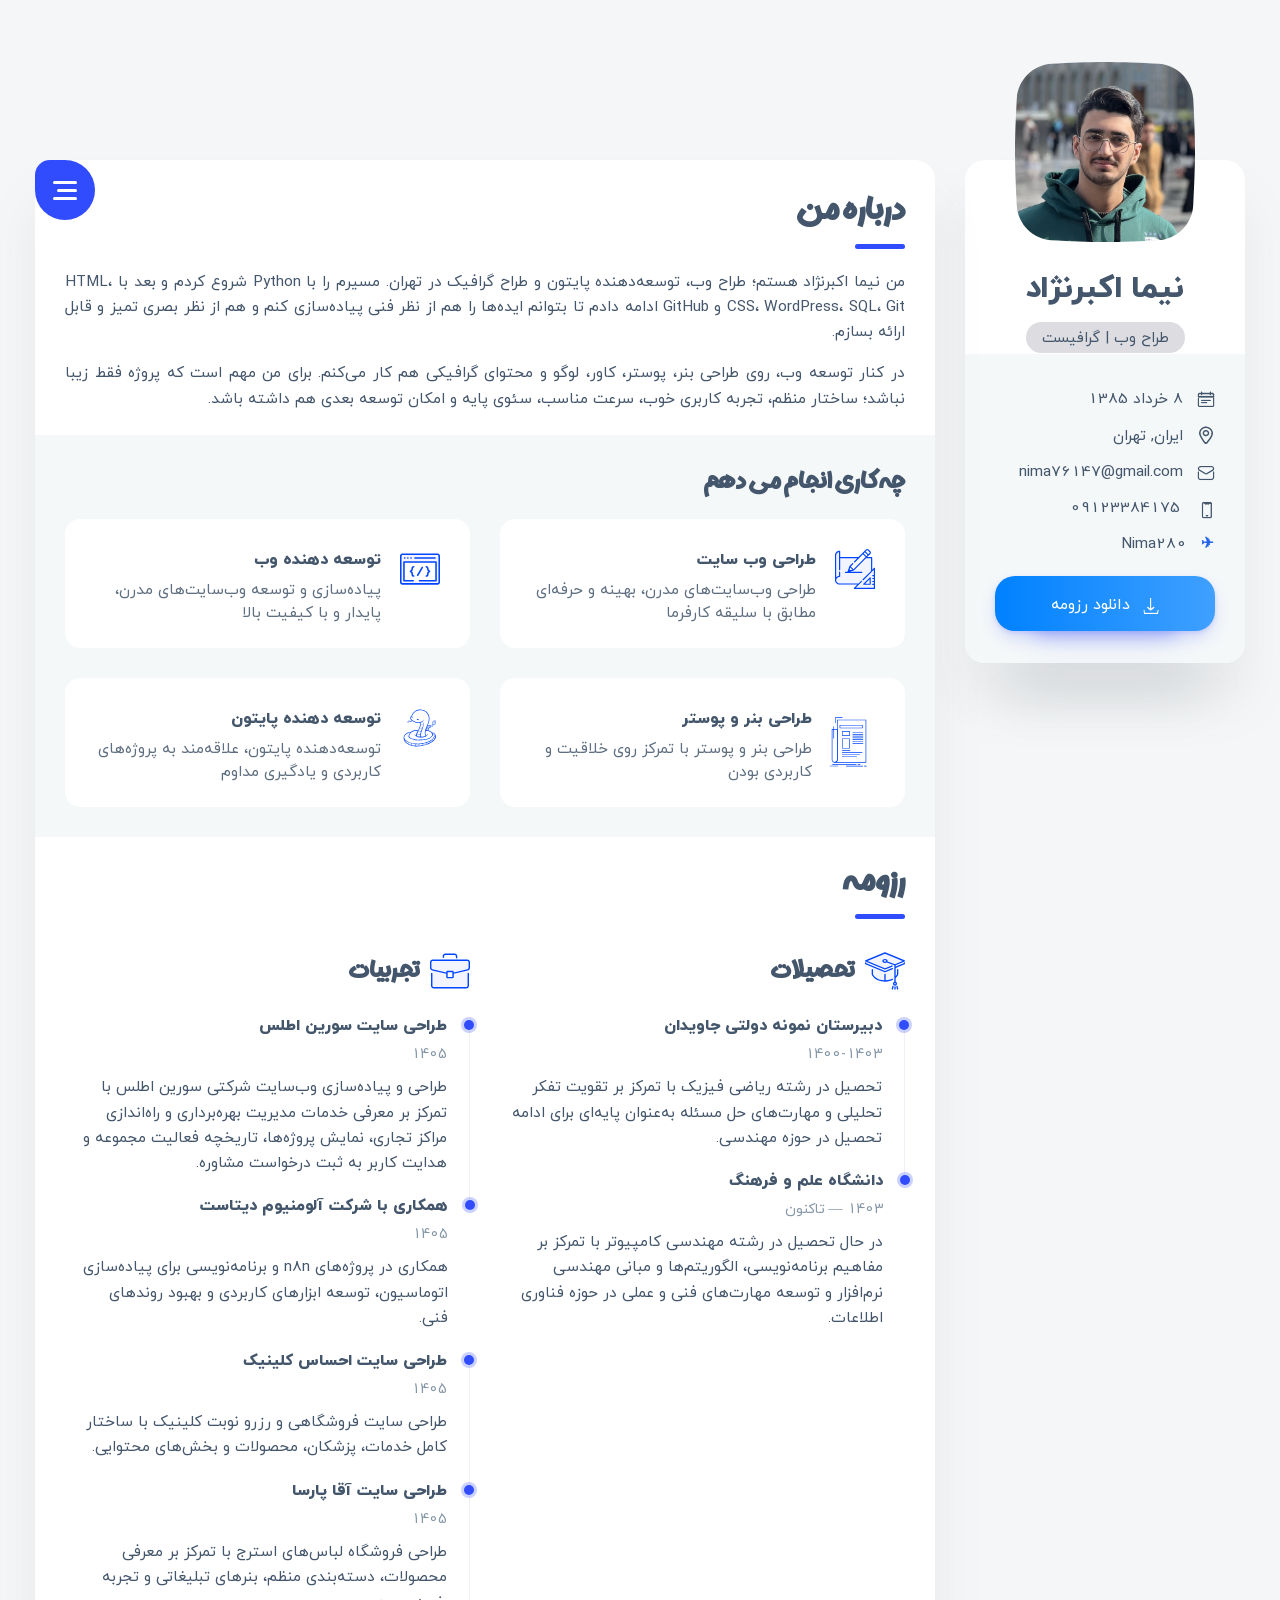
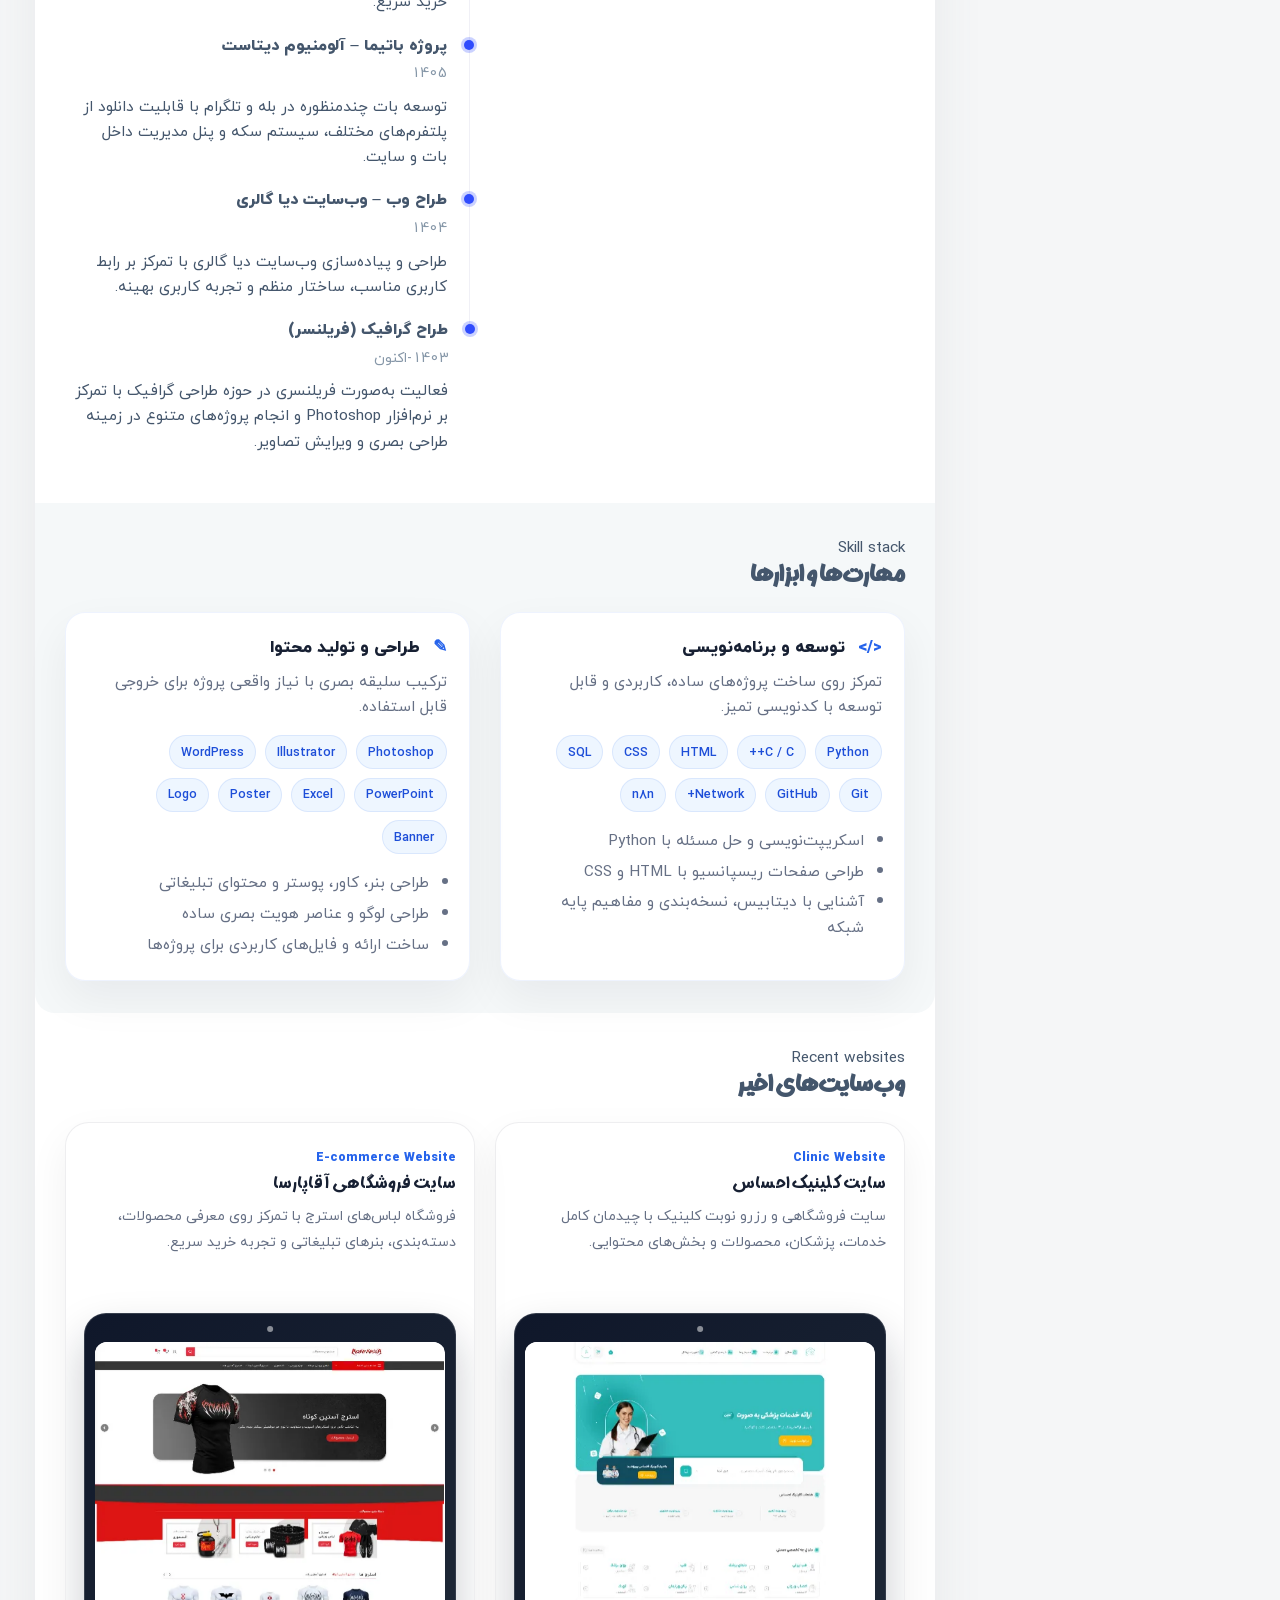
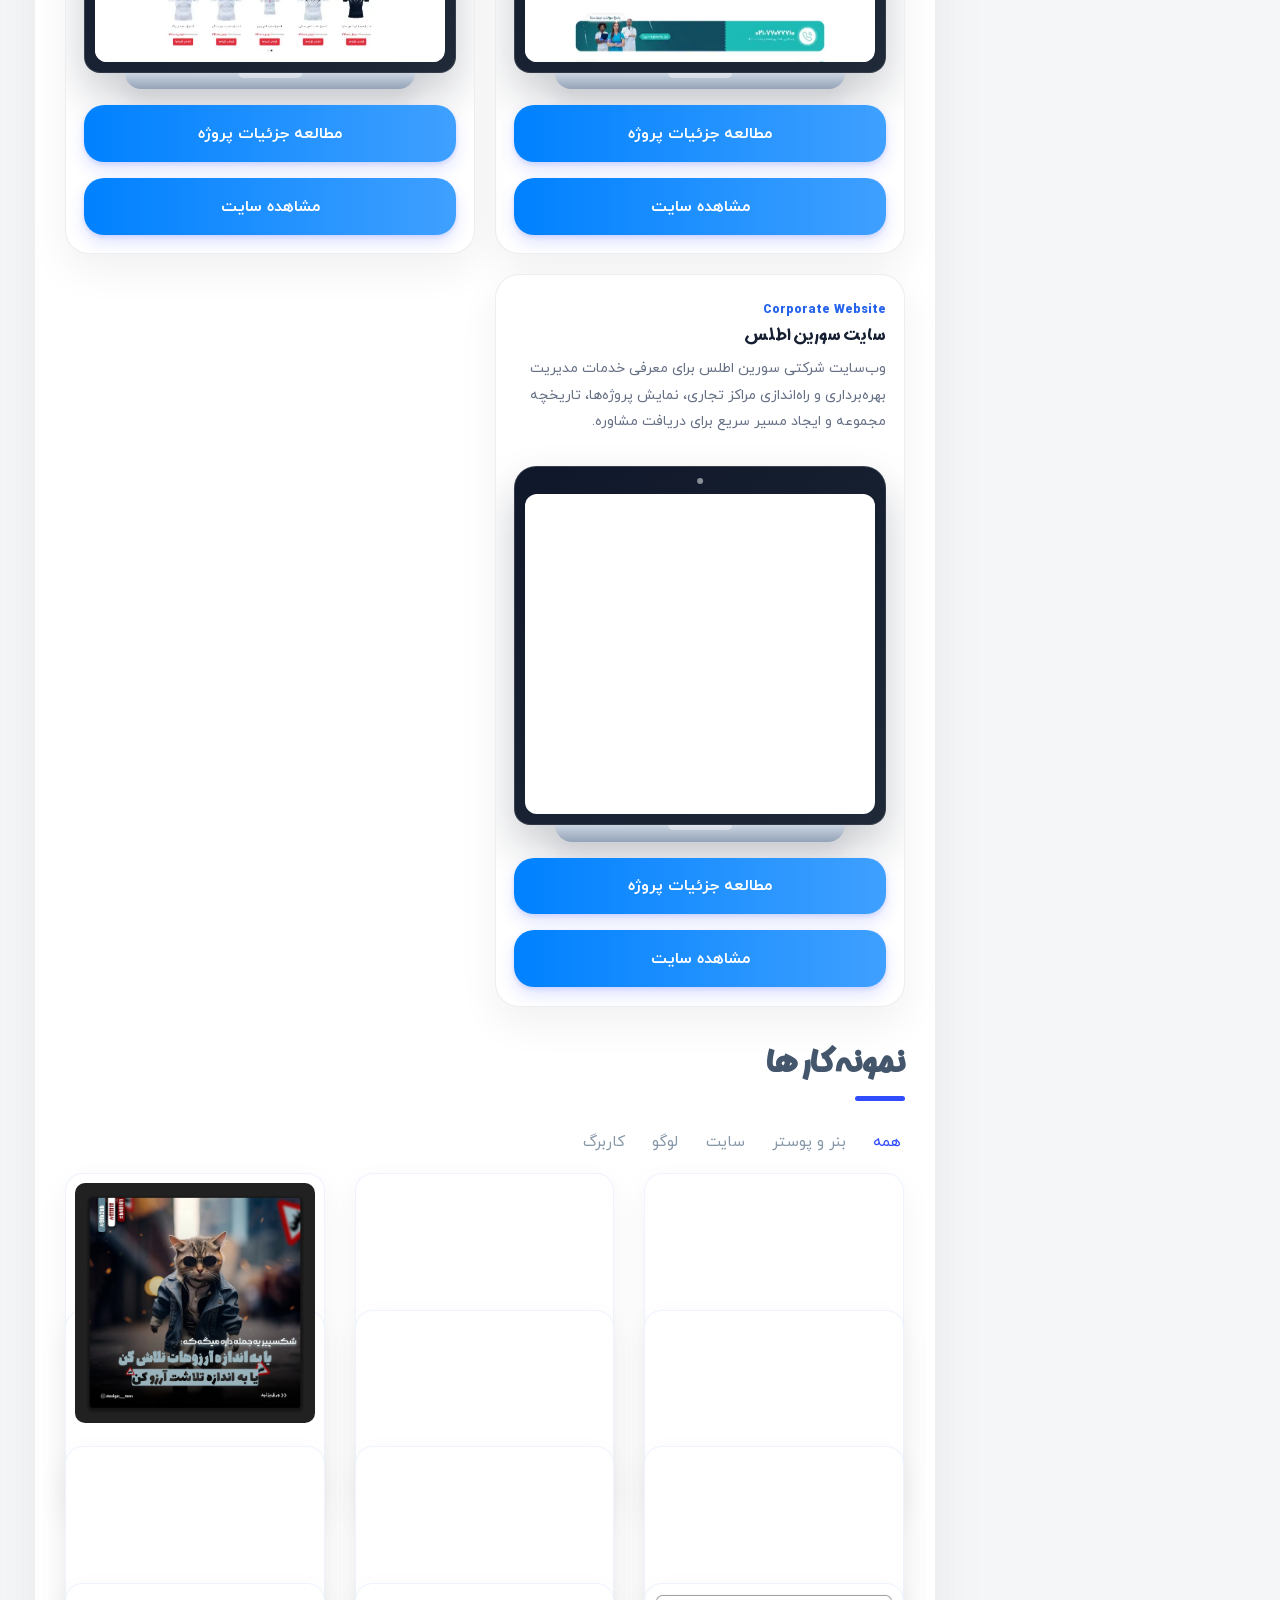
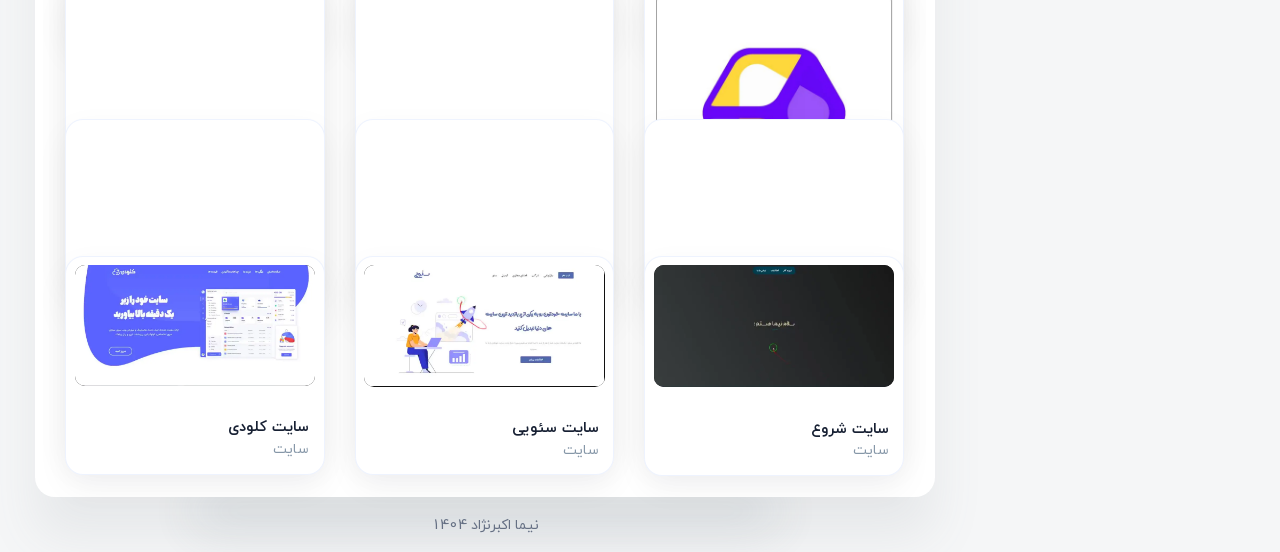
==== commit abacc3a1: "Update index.html" ====
--- a/index.html
+++ b/index.html
@@ -1011,24 +1011,7 @@
                       <span class="gallery-grid__category">لوگو</span>
                     </figcaption>
                   </figure>
-                  <figure class="gallery-grid__item category-site">
-                    <div class="gallery-grid__image-wrap">
-                      <img
-                        alt="نمای کامل سایت سورین اطلس"
-                        class="gallery-grid__image cover lazyload"
-                        data-zoom=""
-                        decoding="async"
-                        height="2400"
-                        loading="lazy"
-                        src="portfolio/assets/images/surin.webp"
-                        width="600"
-                      />
-                    </div>
-                    <figcaption class="gallery-grid__caption">
-                      <h4 class="title gallery-grid__title">سایت سورین اطلس</h4>
-                      <span class="gallery-grid__category">سایت</span>
-                    </figcaption>
-                  </figure>
+                
                   <figure class="gallery-grid__item category-site">
                     <div class="gallery-grid__image-wrap">
                       <video
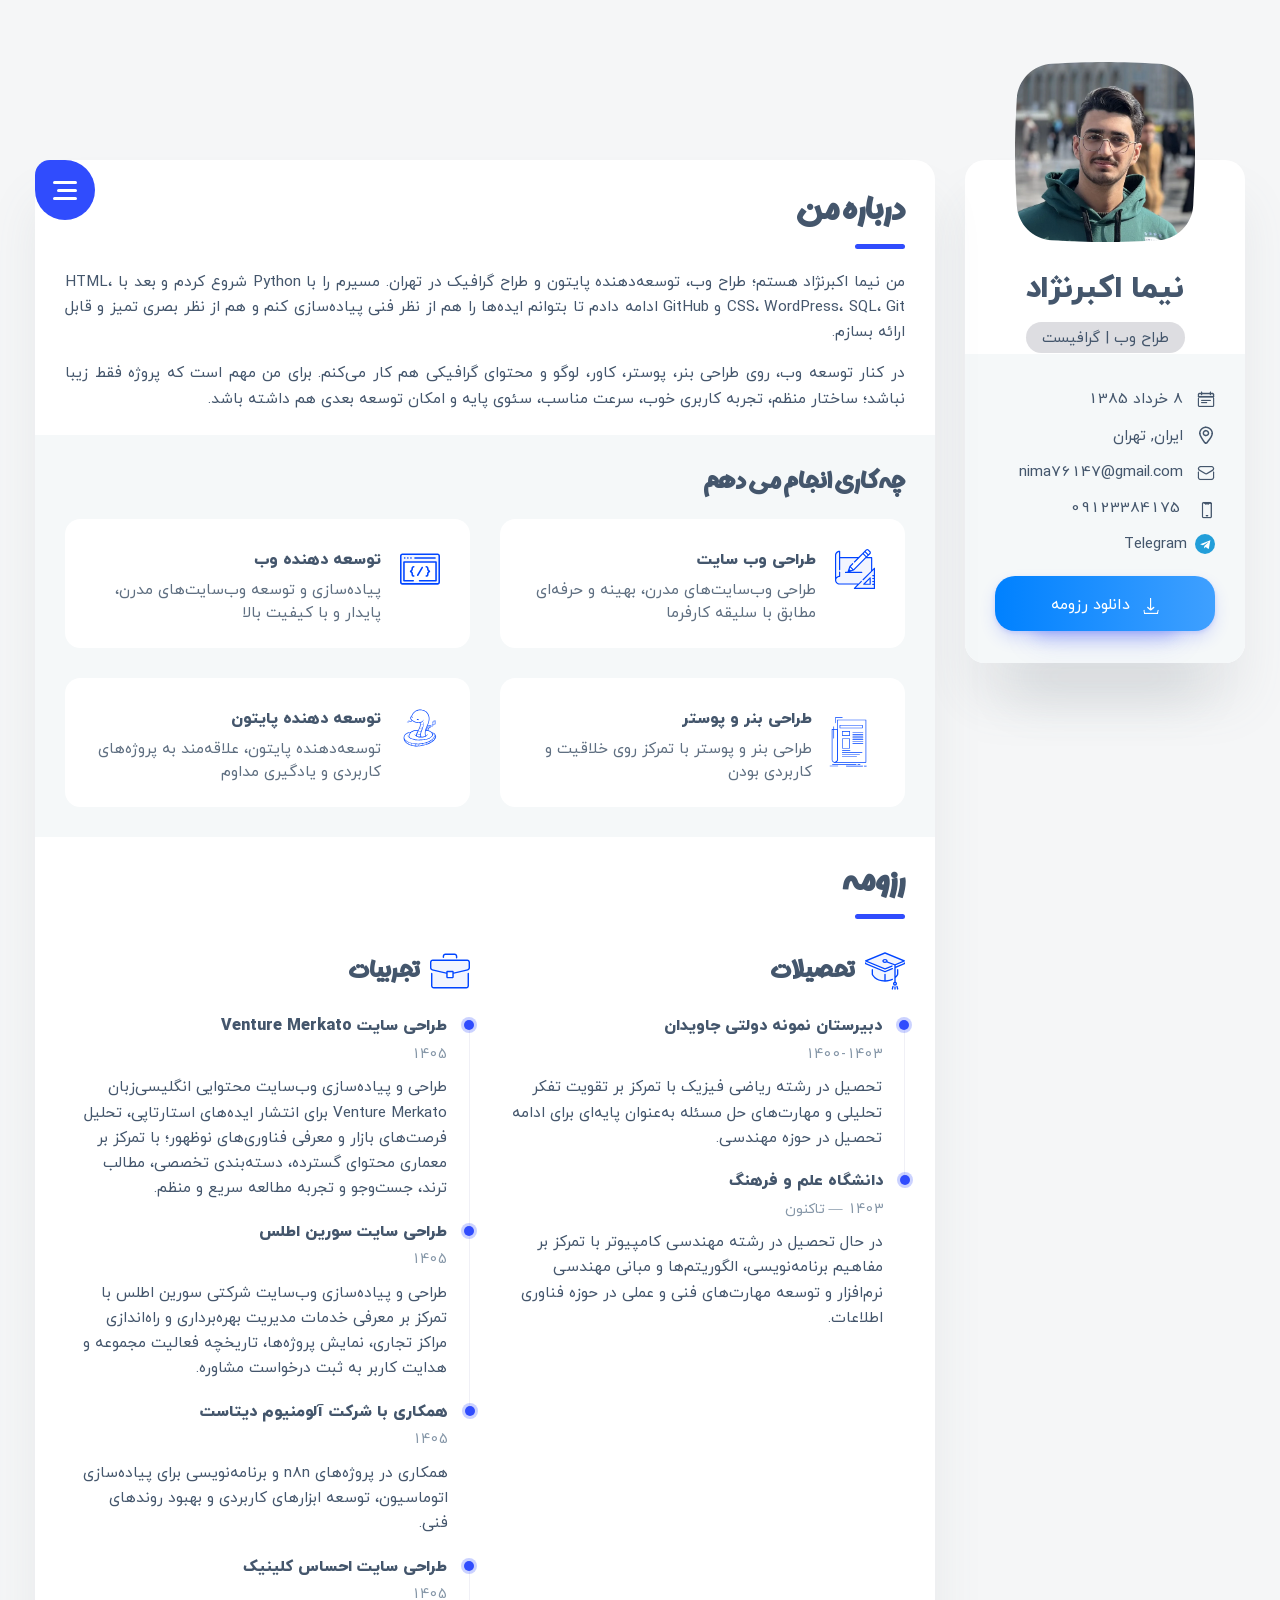
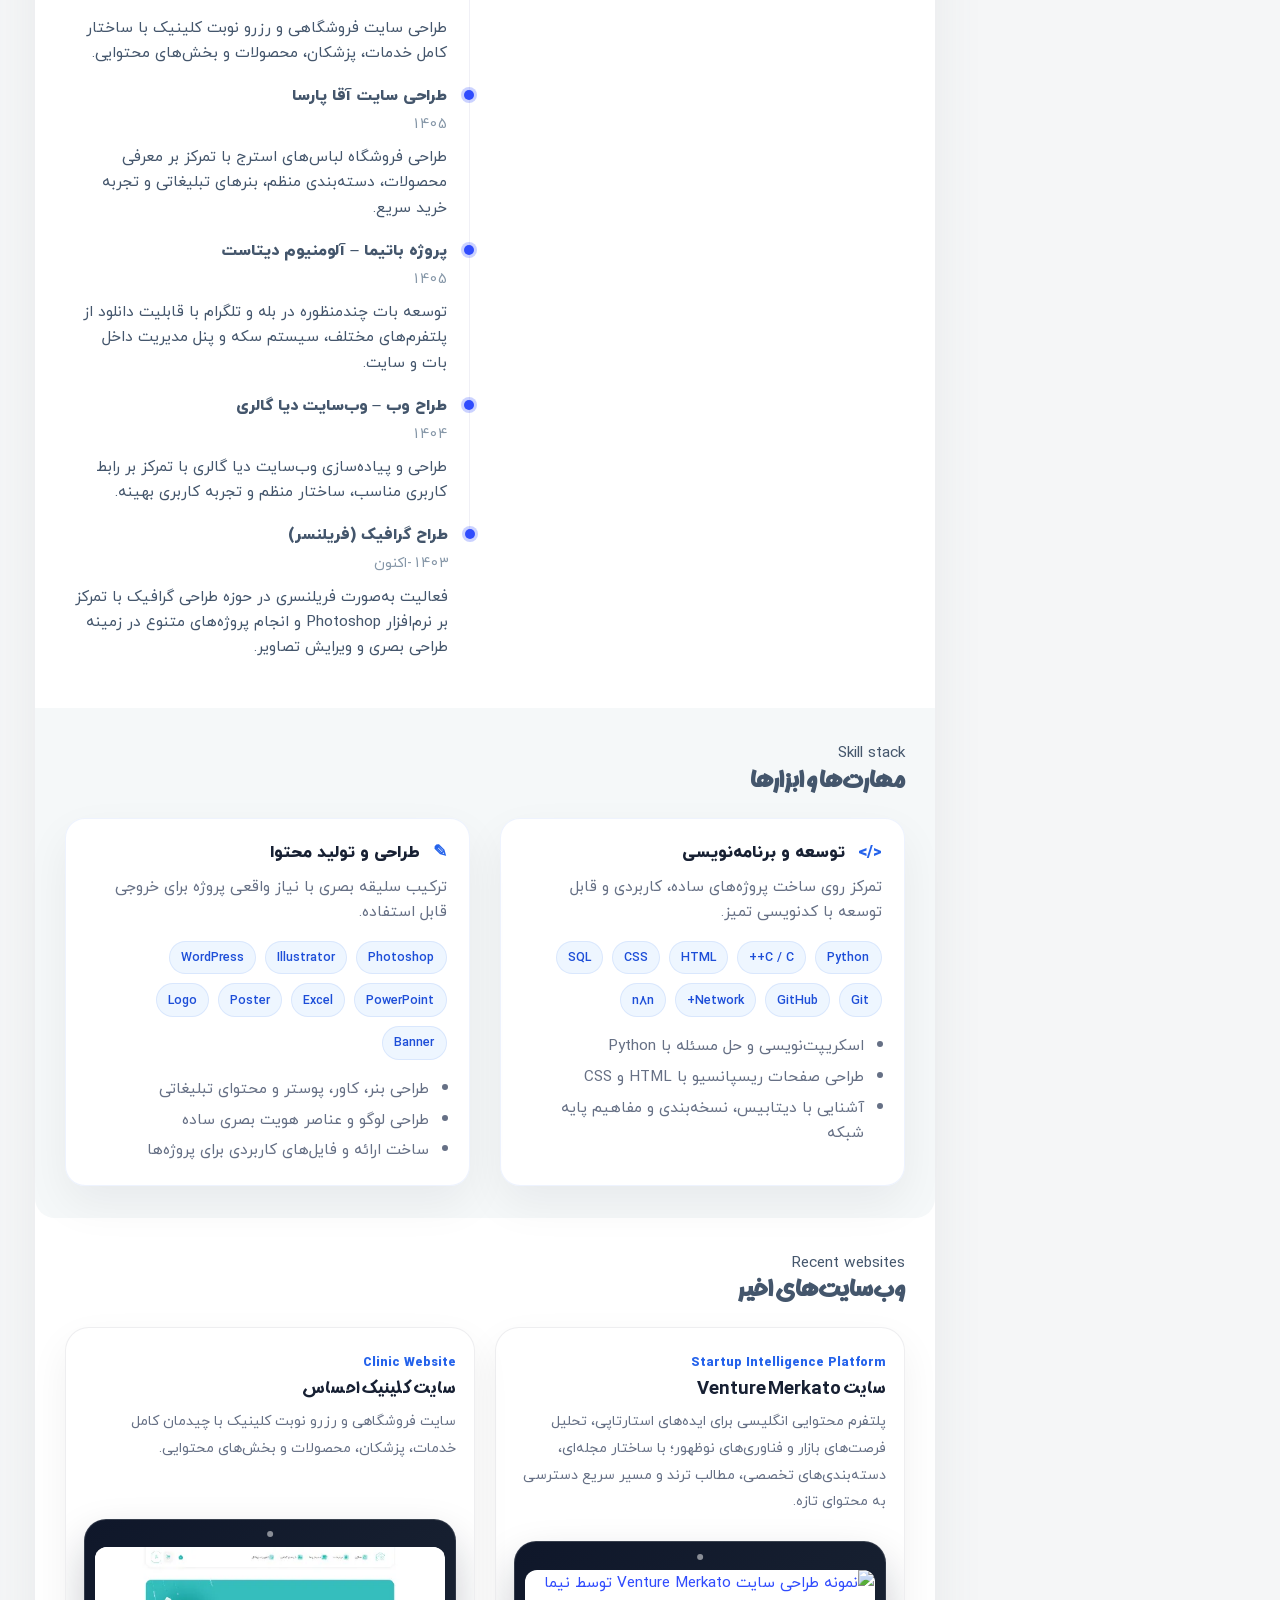
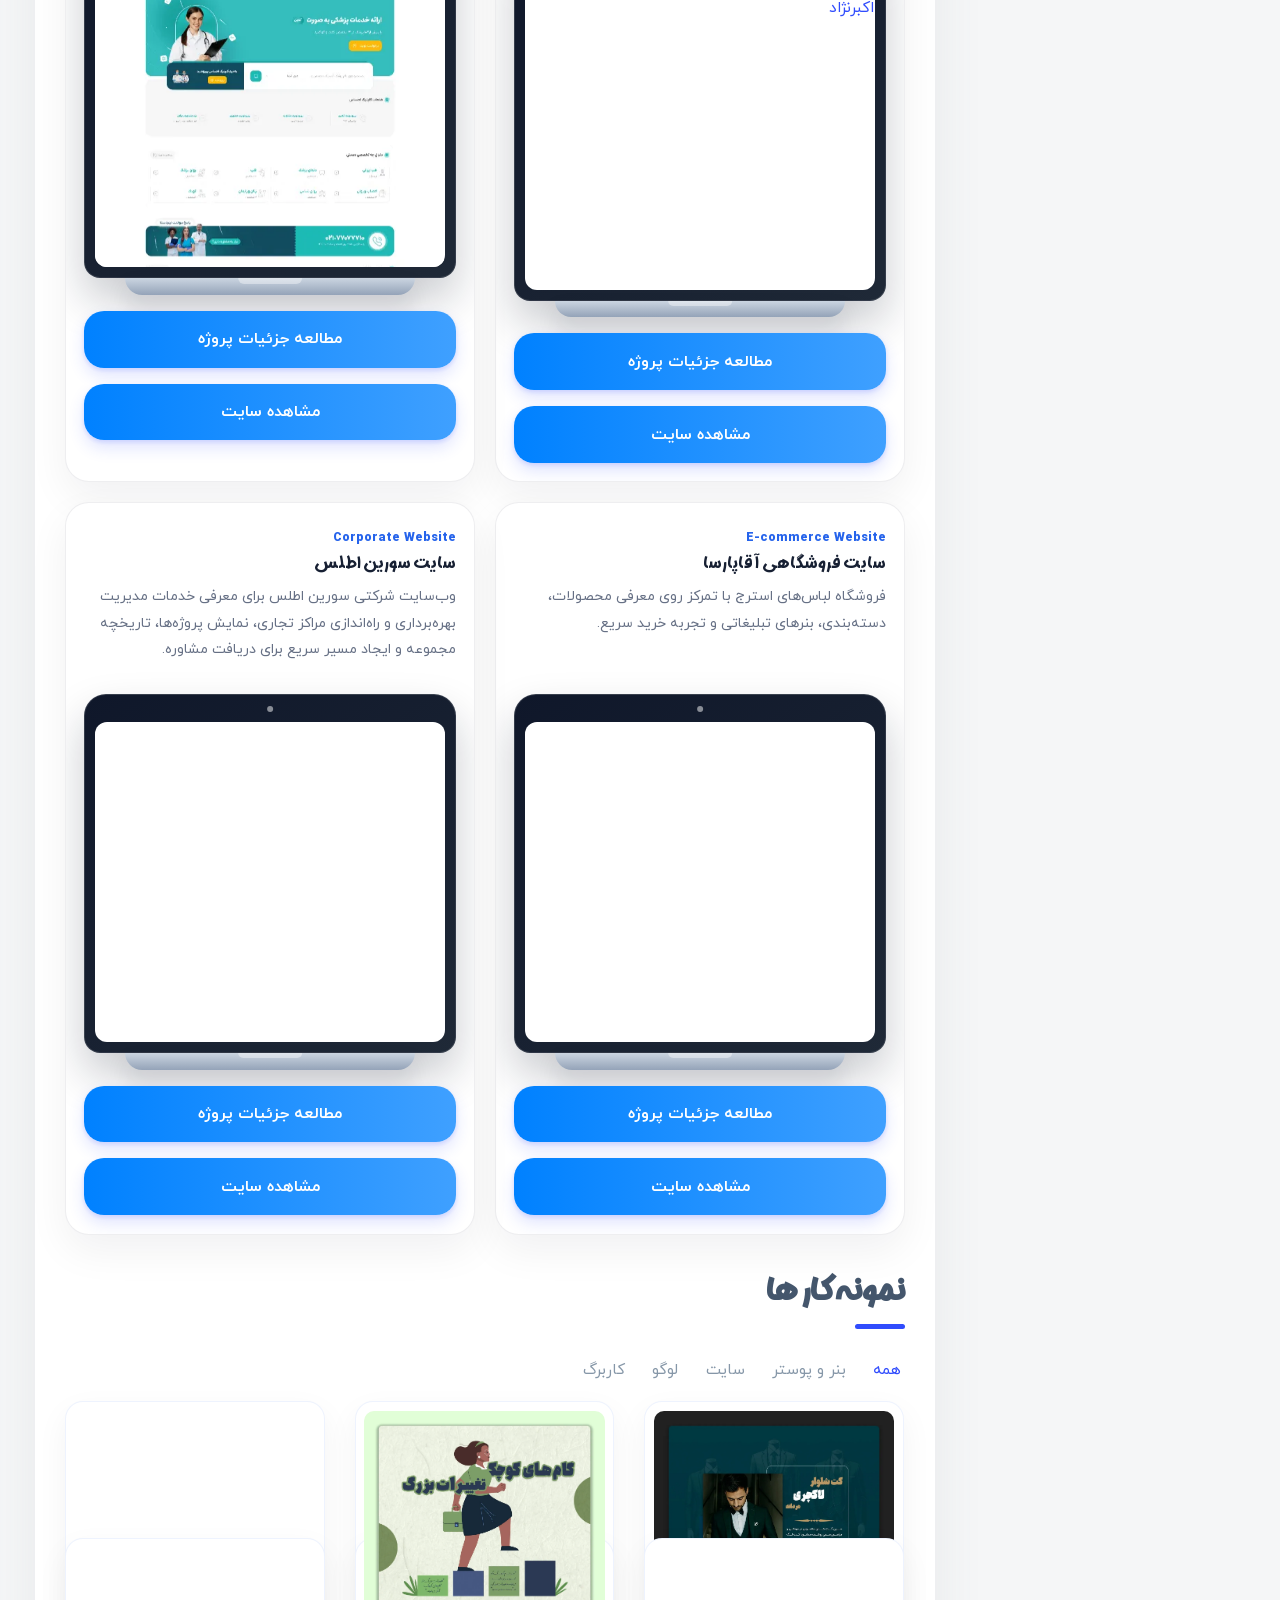
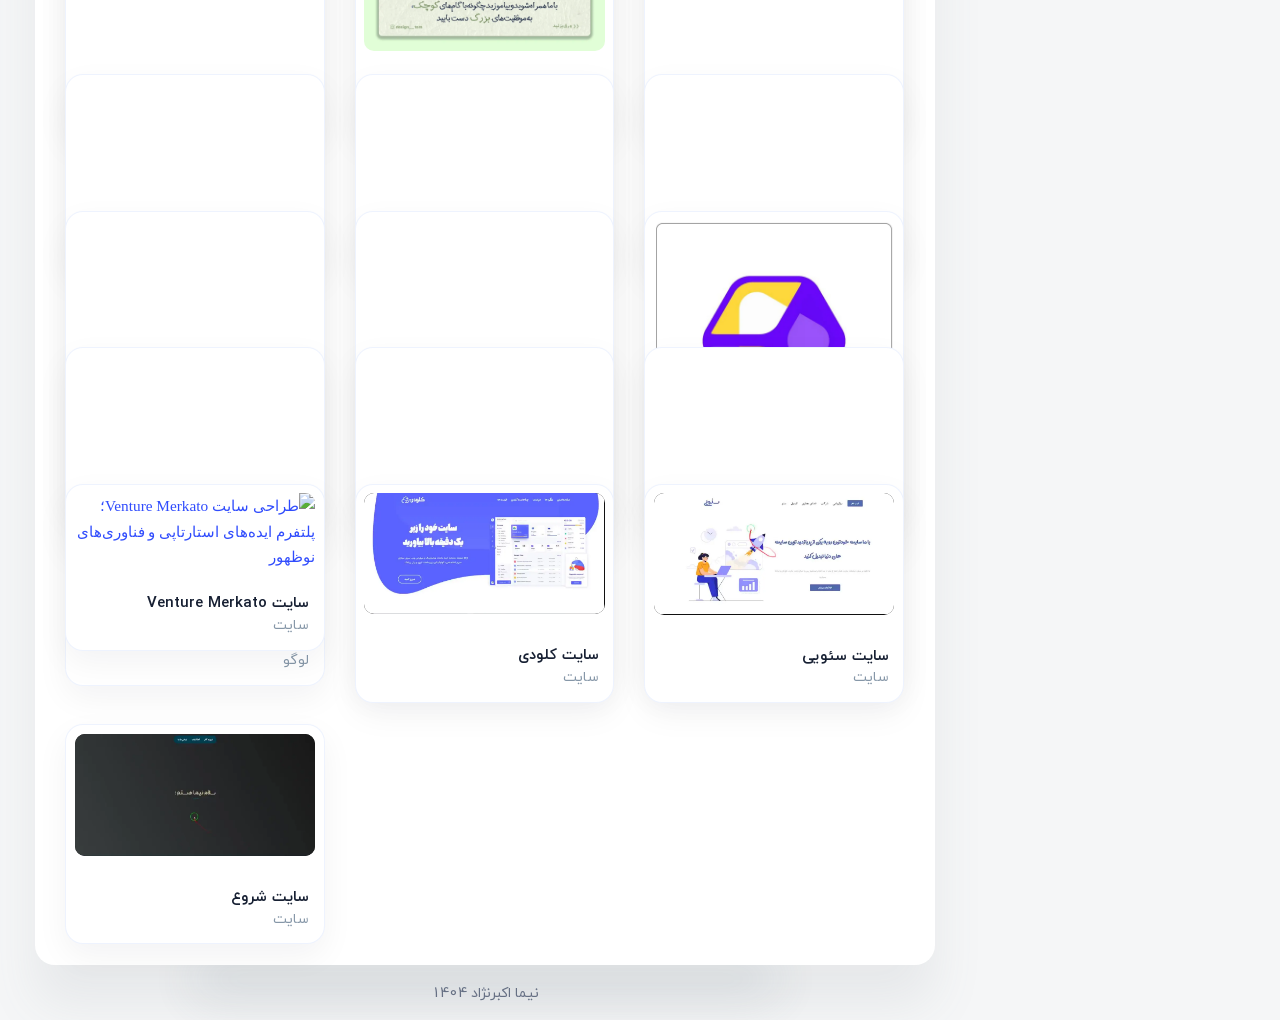
==== commit 95b09df8: "Add files via upload" ====
--- a/index.html
+++ b/index.html
@@ -89,6 +89,15 @@
       rel="preload"
     />
     <link href="assets/styles/main.min.css" rel="stylesheet" />
+    <style>
+      .contacts-block__item a[aria-label^="تلگرام"] {
+        align-items: center;
+        display: inline-flex;
+      }
+      .telegram-icon {
+        filter: none;
+      }
+    </style>
     <script type="application/ld+json">
       [
         {
@@ -141,6 +150,7 @@
       ]
     </script>
   </head>
+  <body>
     <div class="preloader">
       <div class="preloader__wrap">
         <div class="circle-pulse">
@@ -223,8 +233,23 @@
                       <a
                         href="https://t.me/nima280"
                         rel="me noopener noreferrer"
-                        ><span aria-hidden="true" class="mini-icon">✈</span>
-                        Nima280</a
+                        aria-label="تلگرام نیما اکبرنژاد"
+                        ><svg
+                          aria-hidden="true"
+                          class="telegram-icon"
+                          height="20"
+                          viewBox="0 0 24 24"
+                          width="20"
+                          xmlns="http://www.w3.org/2000/svg"
+                          style="display:inline-block;vertical-align:middle;margin-left:8px;flex:0 0 auto"
+                        >
+                          <circle cx="12" cy="12" r="12" fill="#229ED9"></circle>
+                          <path
+                            d="M18.54 6.77 16.7 17.12c-.14.73-.51.91-1.03.57l-2.8-2.06-1.35 1.3c-.15.15-.28.28-.57.28l.2-2.85 5.19-4.69c.23-.2-.05-.31-.35-.11l-6.42 4.04-2.76-.86c-.6-.19-.61-.6.13-.89l10.79-4.16c.5-.18.94.12.81 1.08Z"
+                            fill="#fff"
+                          ></path>
+                        </svg>
+                        <span>Telegram</span></a
                       >
                     </li>
                   </ul>
@@ -425,6 +450,19 @@
                     </h2>
                     <div class="timeline">
                       <div class="timeline">
+                        <article class="timeline__item">
+                          <h5 class="title title--h5 timeline__title">
+                            طراحی سایت Venture Merkato
+                          </h5>
+                          <span class="timeline__period">1405</span>
+                          <p class="timeline__description">
+                            طراحی و پیاده‌سازی وب‌سایت محتوایی انگلیسی‌زبان
+                            Venture Merkato برای انتشار ایده‌های استارتاپی،
+                            تحلیل فرصت‌های بازار و معرفی فناوری‌های نوظهور؛ با
+                            تمرکز بر معماری محتوای گسترده، دسته‌بندی تخصصی،
+                            مطالب ترند، جست‌وجو و تجربه مطالعه سریع و منظم.
+                          </p>
+                        </article>
                         <article class="timeline__item">
                           <h5 class="title title--h5 timeline__title">
                             طراحی سایت سورین اطلس
@@ -570,6 +608,49 @@
                   <article class="website-showcase-card">
                     <div class="website-showcase-card__content">
                       <span class="website-showcase-card__kicker"
+                        >Startup Intelligence Platform</span
+                      >
+                      <h3>سایت Venture Merkato</h3>
+                      <p>
+                        پلتفرم محتوایی انگلیسی برای ایده‌های استارتاپی، تحلیل
+                        فرصت‌های بازار و فناوری‌های نوظهور؛ با ساختار مجله‌ای،
+                        دسته‌بندی‌های تخصصی، مطالب ترند و مسیر سریع دسترسی به
+                        محتوای تازه.
+                      </p>
+                    </div>
+                    <a
+                      aria-label="مشاهده سایت Venture Merkato"
+                      class="laptop-preview auto-laptop-scroll"
+                      href="https://venturemerkato.com/"
+                      rel="noopener noreferrer"
+                      target="_blank"
+                      ><div class="laptop-preview__shell">
+                        <span class="laptop-preview__camera"></span>
+                        <div class="laptop-preview__screen">
+                          <img
+                            alt="نمونه طراحی سایت Venture Merkato توسط نیما اکبرنژاد"
+                            decoding="async"
+                            loading="lazy"
+                            src="assets/portfolio_image/site/vench.webp"
+                          />
+                        </div>
+                      </div>
+                      <span class="laptop-preview__base"></span></a
+                    ><a
+                      class="website-showcase-link"
+                      href="projects/venture-merkato/"
+                      ><span>مطالعه جزئیات پروژه</span></a
+                    ><a
+                      class="website-showcase-link"
+                      href="https://venturemerkato.com/"
+                      rel="noopener noreferrer"
+                      target="_blank"
+                      ><span>مشاهده سایت</span></a
+                    >
+                  </article>
+                  <article class="website-showcase-card">
+                    <div class="website-showcase-card__content">
+                      <span class="website-showcase-card__kicker"
                         >Clinic Website</span
                       >
                       <h3>سایت کلینیک احساس</h3>
@@ -1013,6 +1094,32 @@
                   </figure>
                 
                   <figure class="gallery-grid__item category-site">
+                    <a
+                      href="https://venturemerkato.com/"
+                      rel="noopener noreferrer"
+                      target="_blank"
+                      aria-label="مشاهده سایت Venture Merkato"
+                    >
+                      <div class="gallery-grid__image-wrap">
+                        <img
+                          alt="طراحی سایت Venture Merkato؛ پلتفرم ایده‌های استارتاپی و فناوری‌های نوظهور"
+                          class="gallery-grid__image cover lazyload"
+                          data-zoom=""
+                          decoding="async"
+                          loading="lazy"
+                          src="assets/portfolio_image/site/vench.webp"
+                        />
+                      </div>
+                    </a>
+                    <figcaption class="gallery-grid__caption">
+                      <h4 class="title gallery-grid__title">
+                        سایت Venture Merkato
+                      </h4>
+                      <span class="gallery-grid__category">سایت</span>
+                    </figcaption>
+                  </figure>
+
+                  <figure class="gallery-grid__item category-site">
                     <div class="gallery-grid__image-wrap">
                       <video
                         autoplay=""
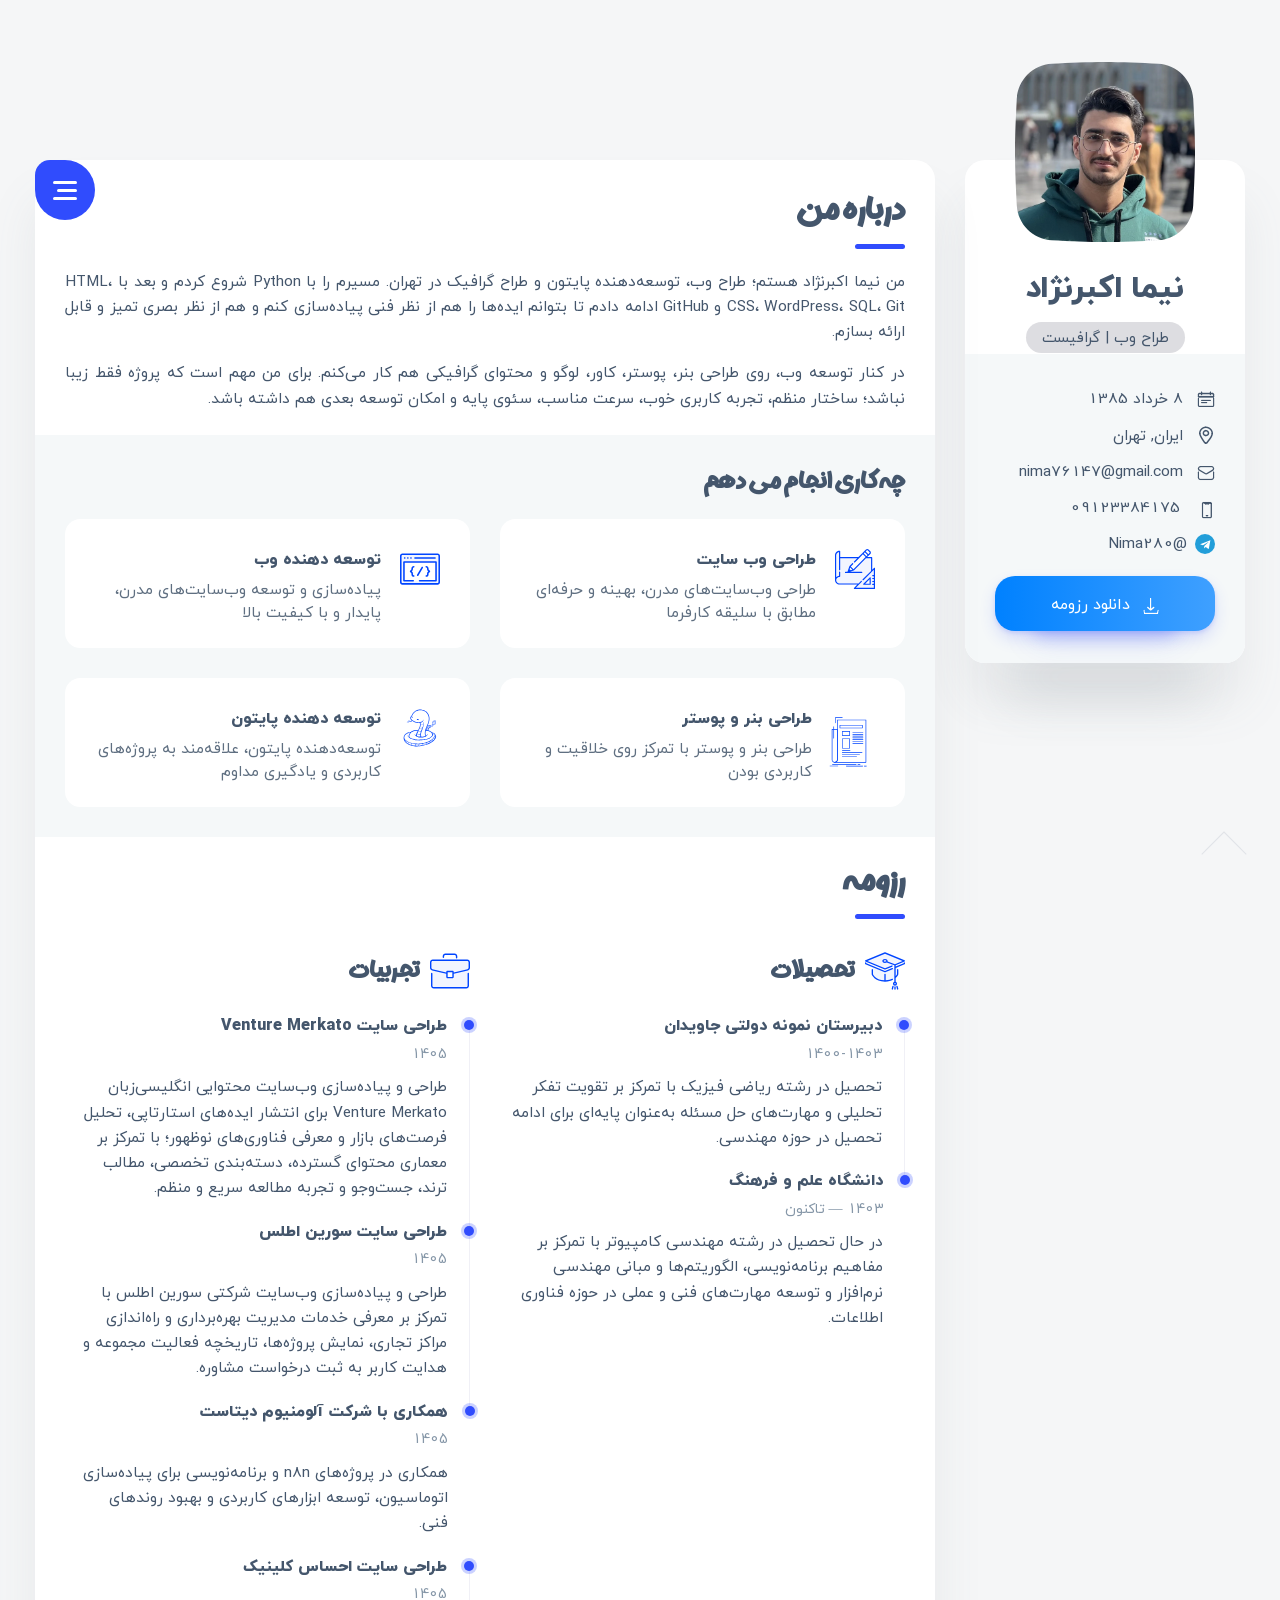
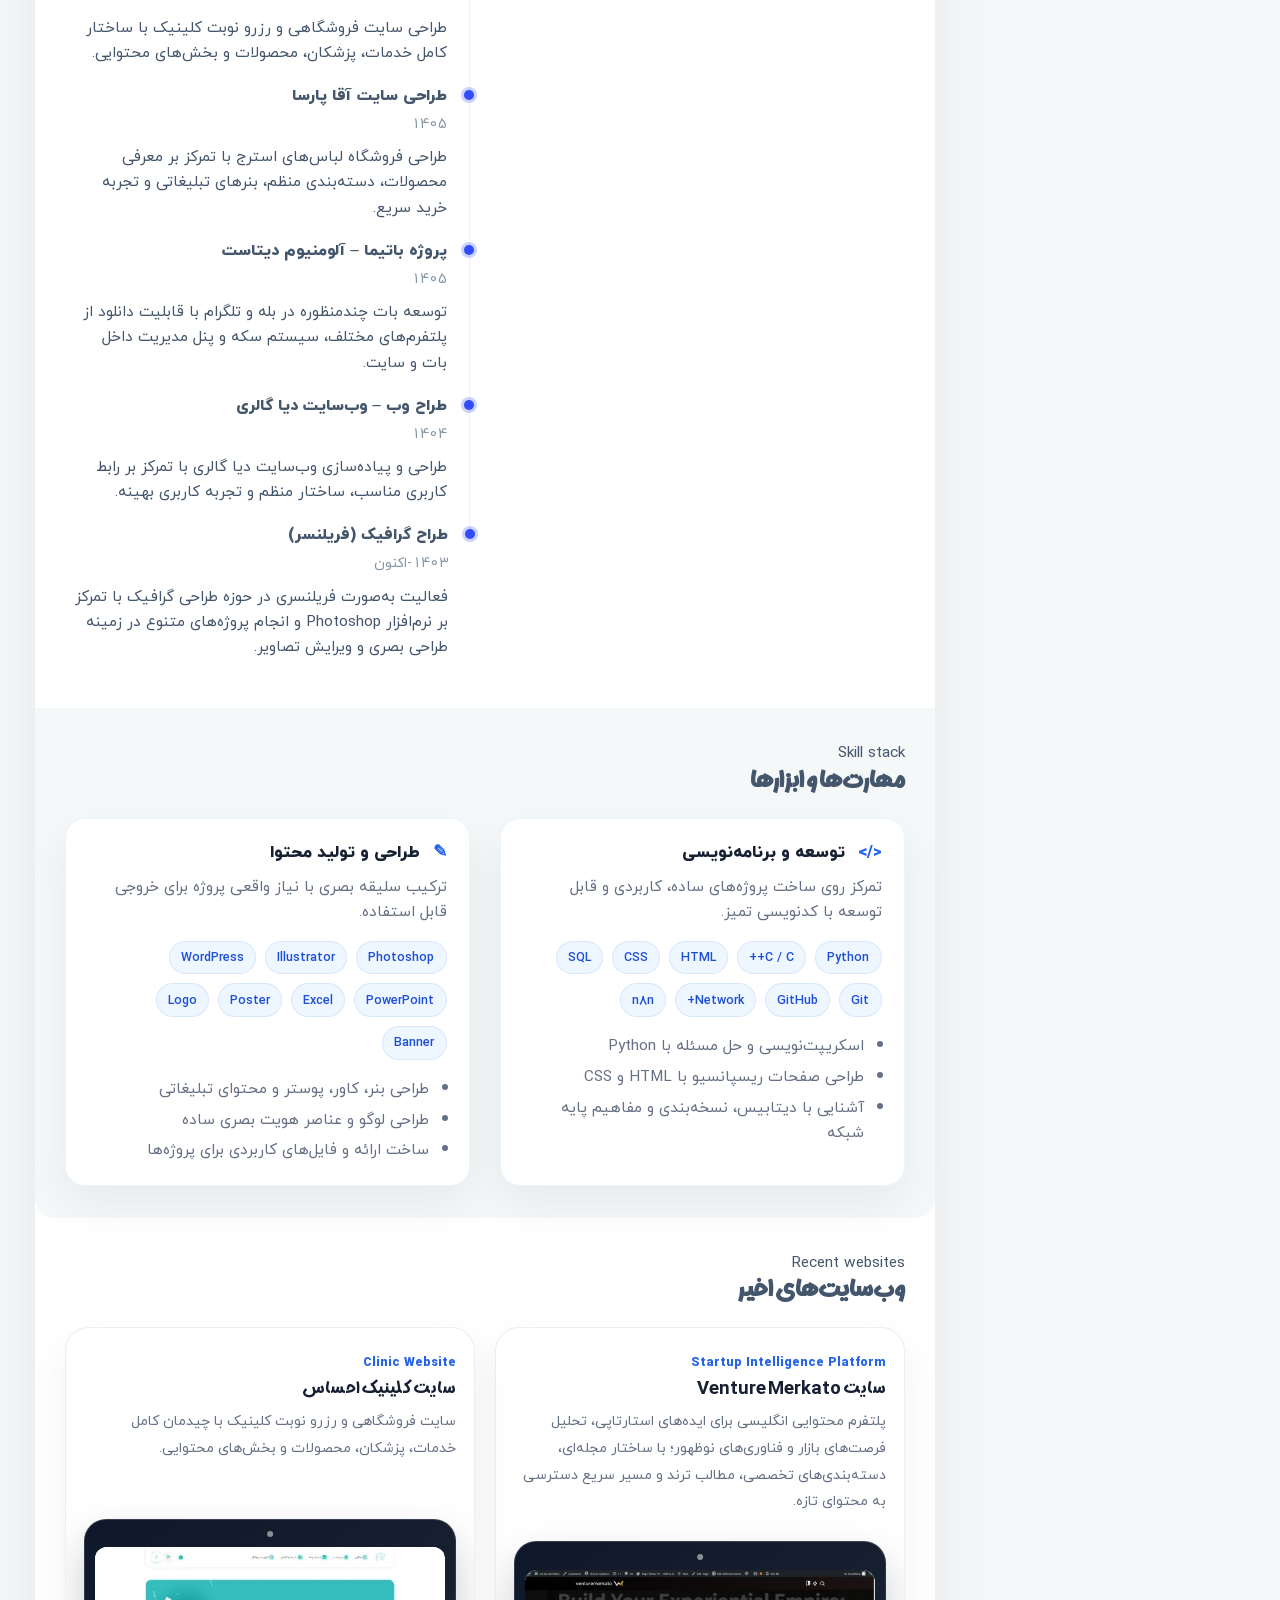
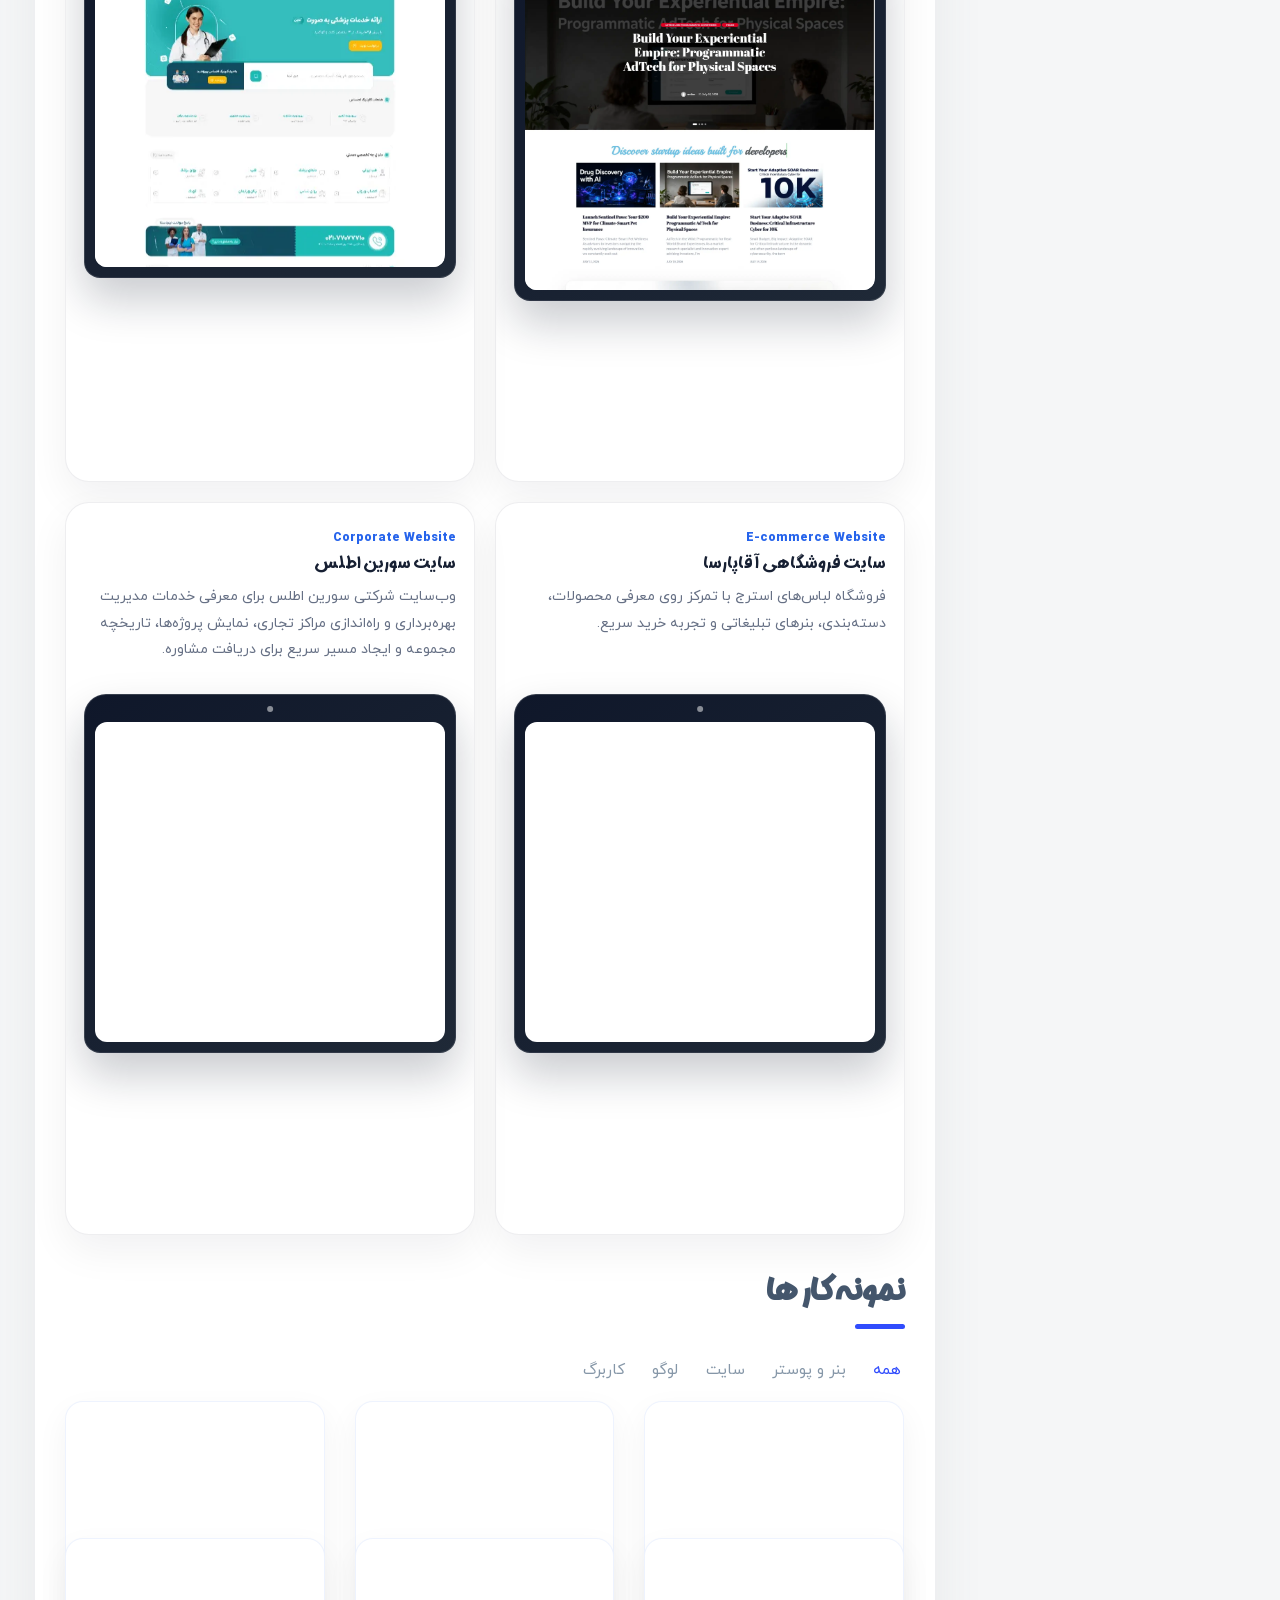
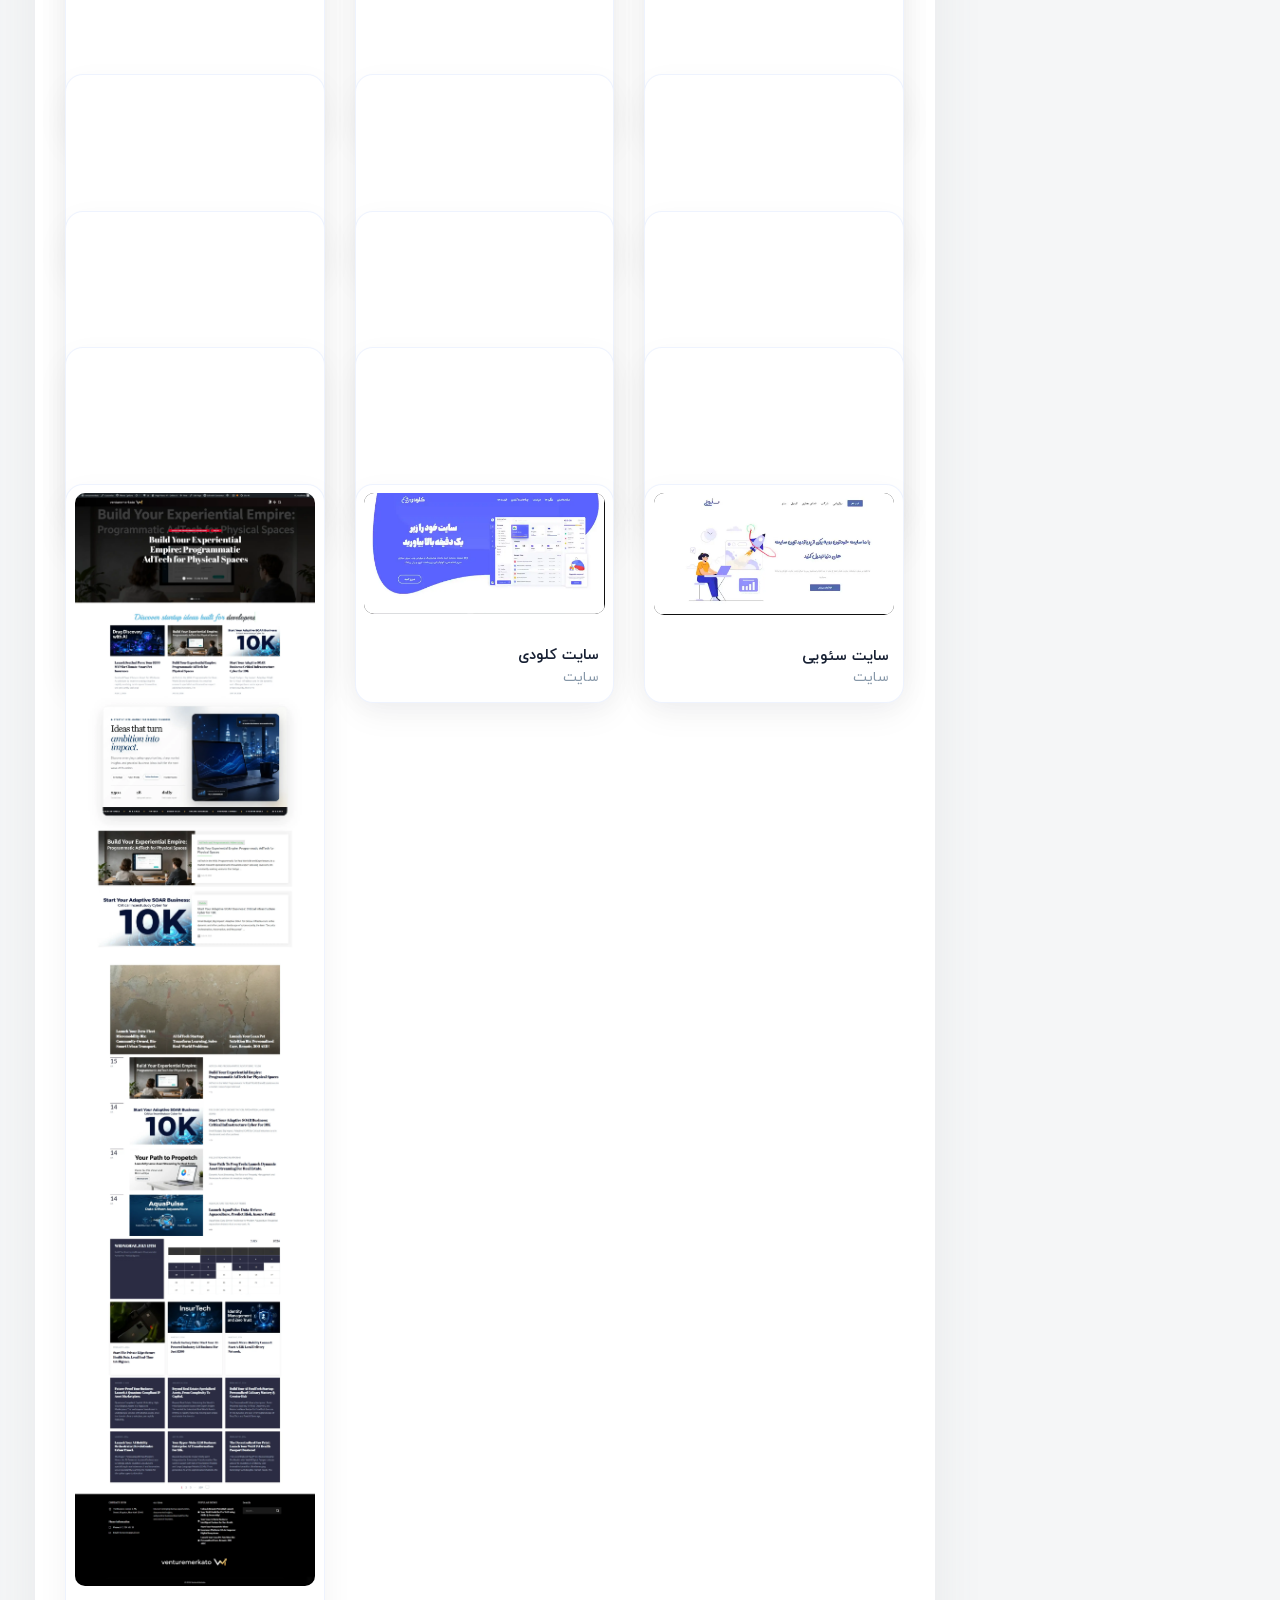
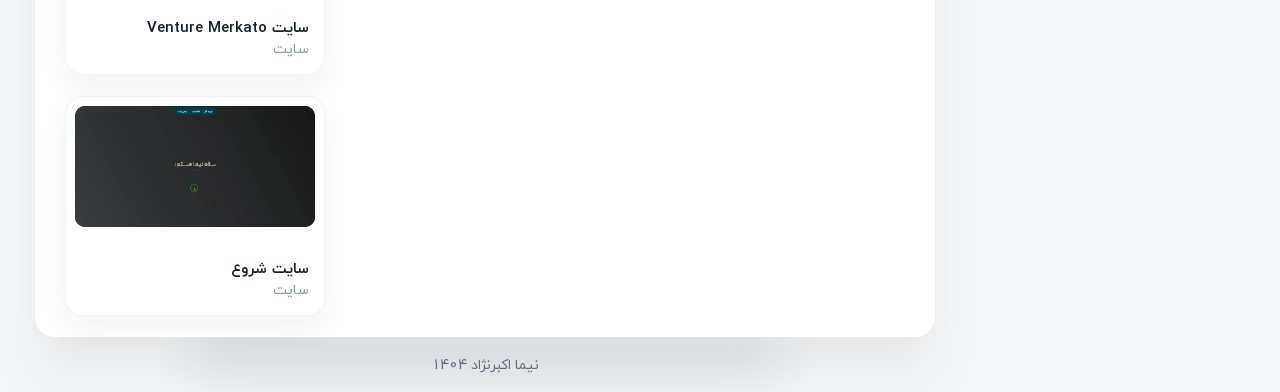
==== commit ee652545: "Add files via upload" ====
--- a/index.html
+++ b/index.html
@@ -241,15 +241,25 @@
                           viewBox="0 0 24 24"
                           width="20"
                           xmlns="http://www.w3.org/2000/svg"
-                          style="display:inline-block;vertical-align:middle;margin-left:8px;flex:0 0 auto"
+                          style="
+                            display: inline-block;
+                            vertical-align: middle;
+                            margin-left: 8px;
+                            flex: 0 0 auto;
+                          "
                         >
-                          <circle cx="12" cy="12" r="12" fill="#229ED9"></circle>
+                          <circle
+                            cx="12"
+                            cy="12"
+                            r="12"
+                            fill="#229ED9"
+                          ></circle>
                           <path
                             d="M18.54 6.77 16.7 17.12c-.14.73-.51.91-1.03.57l-2.8-2.06-1.35 1.3c-.15.15-.28.28-.57.28l.2-2.85 5.19-4.69c.23-.2-.05-.31-.35-.11l-6.42 4.04-2.76-.86c-.6-.19-.61-.6.13-.89l10.79-4.16c.5-.18.94.12.81 1.08Z"
                             fill="#fff"
                           ></path>
                         </svg>
-                        <span>Telegram</span></a
+                        <span>@Nima280</span></a
                       >
                     </li>
                   </ul>
@@ -1092,7 +1102,7 @@
                       <span class="gallery-grid__category">لوگو</span>
                     </figcaption>
                   </figure>
-                
+
                   <figure class="gallery-grid__item category-site">
                     <a
                       href="https://venturemerkato.com/"
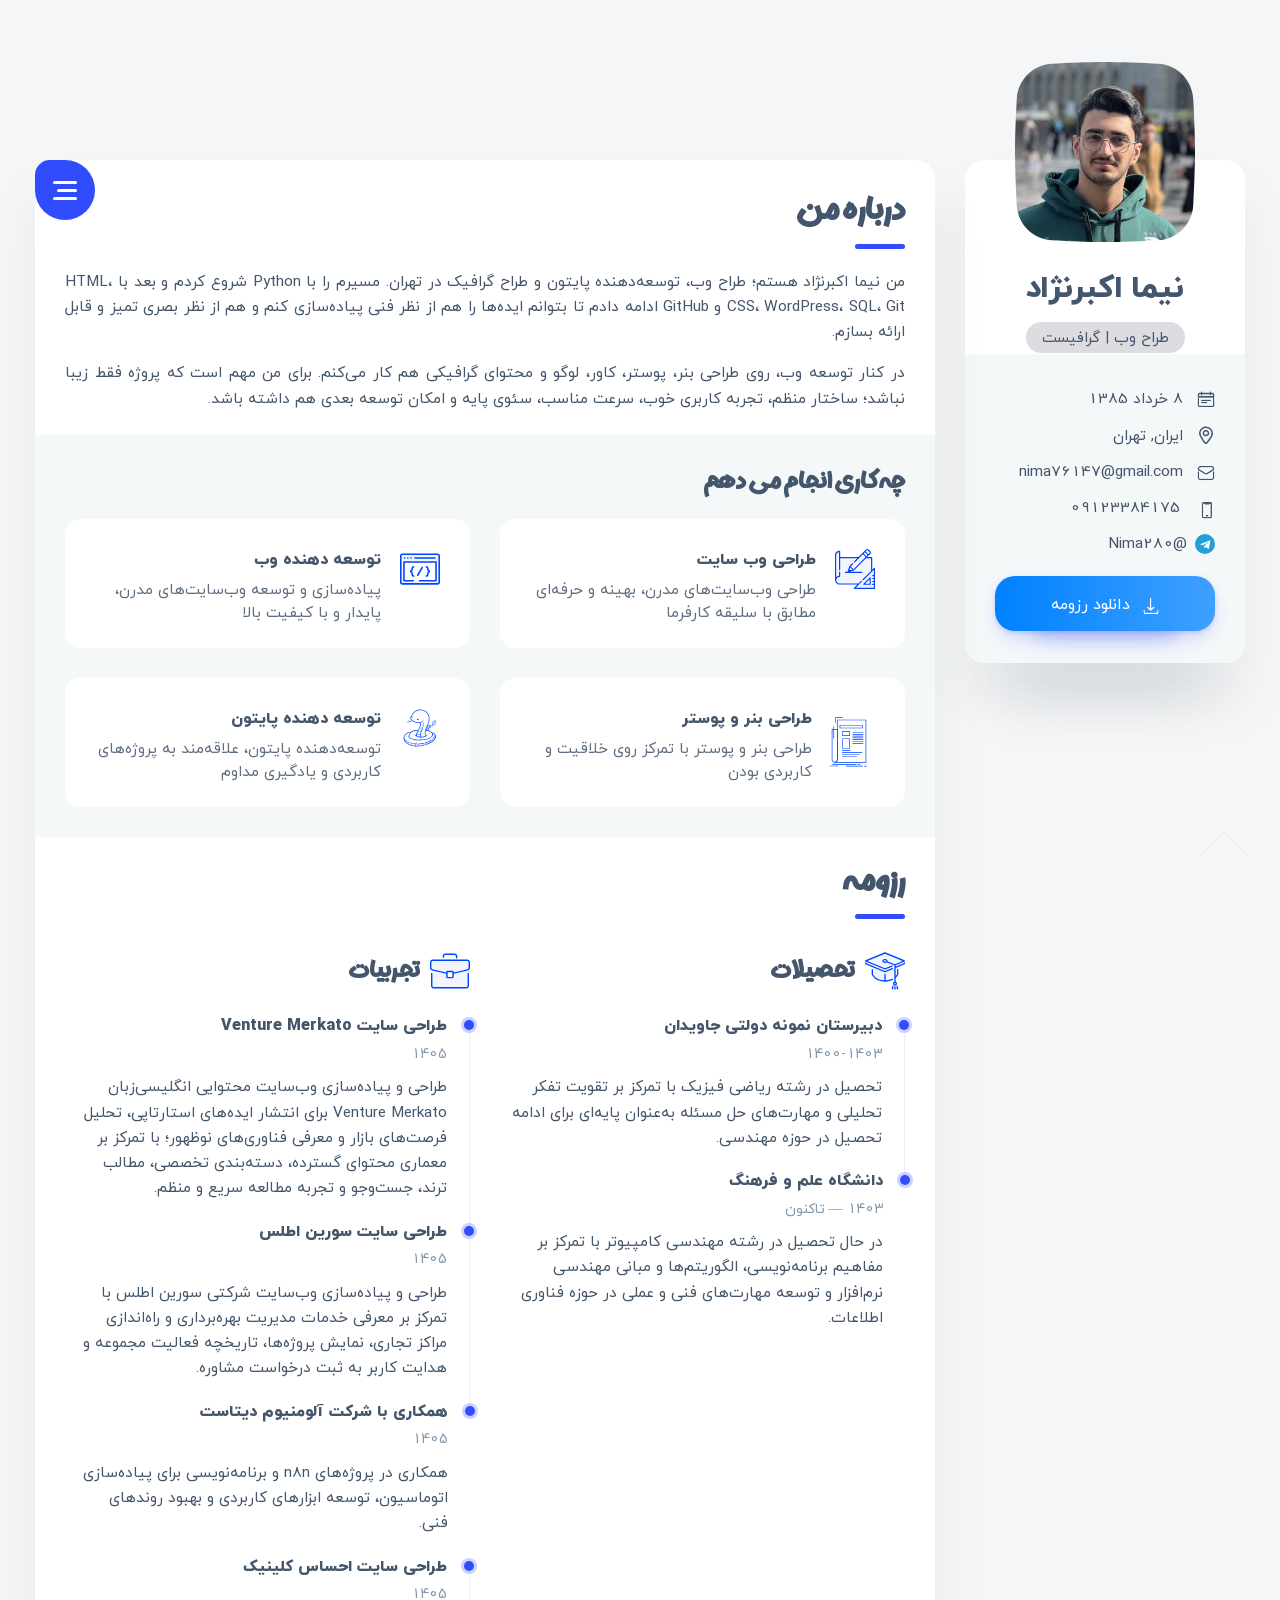
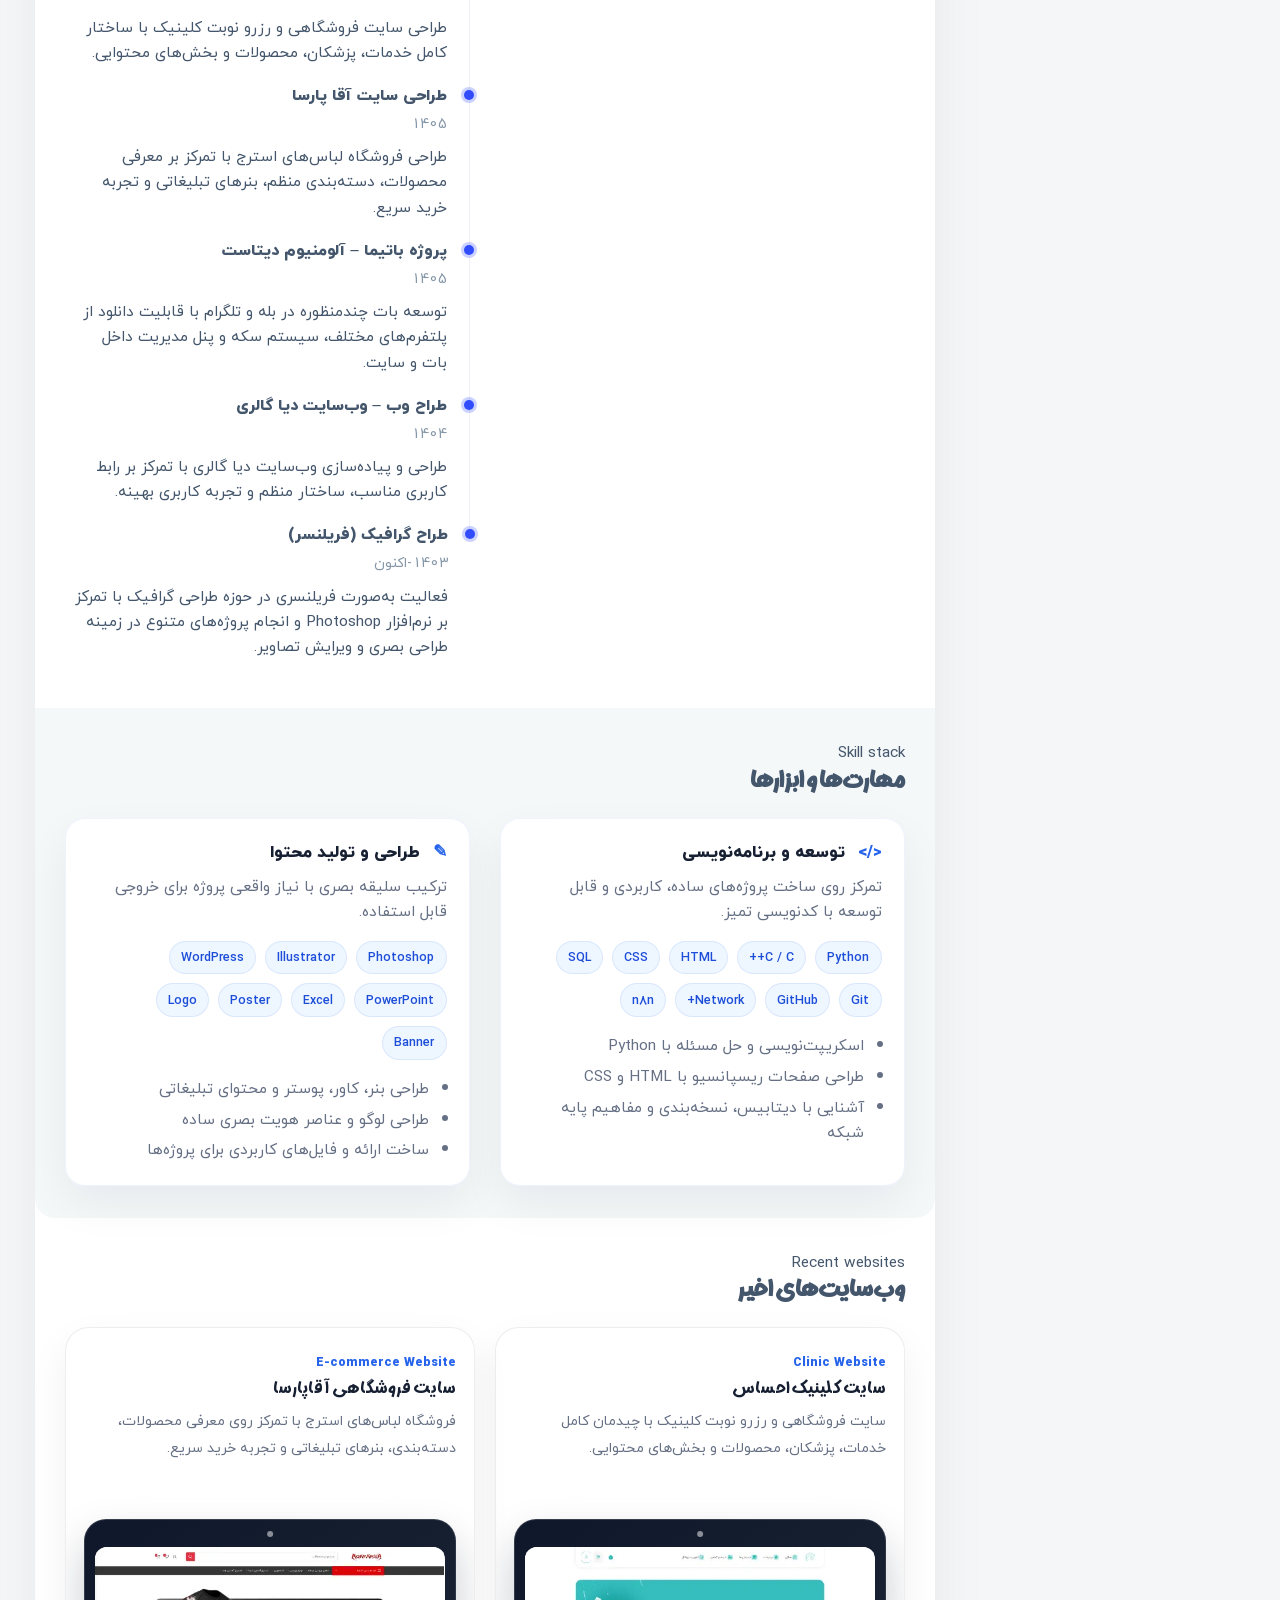
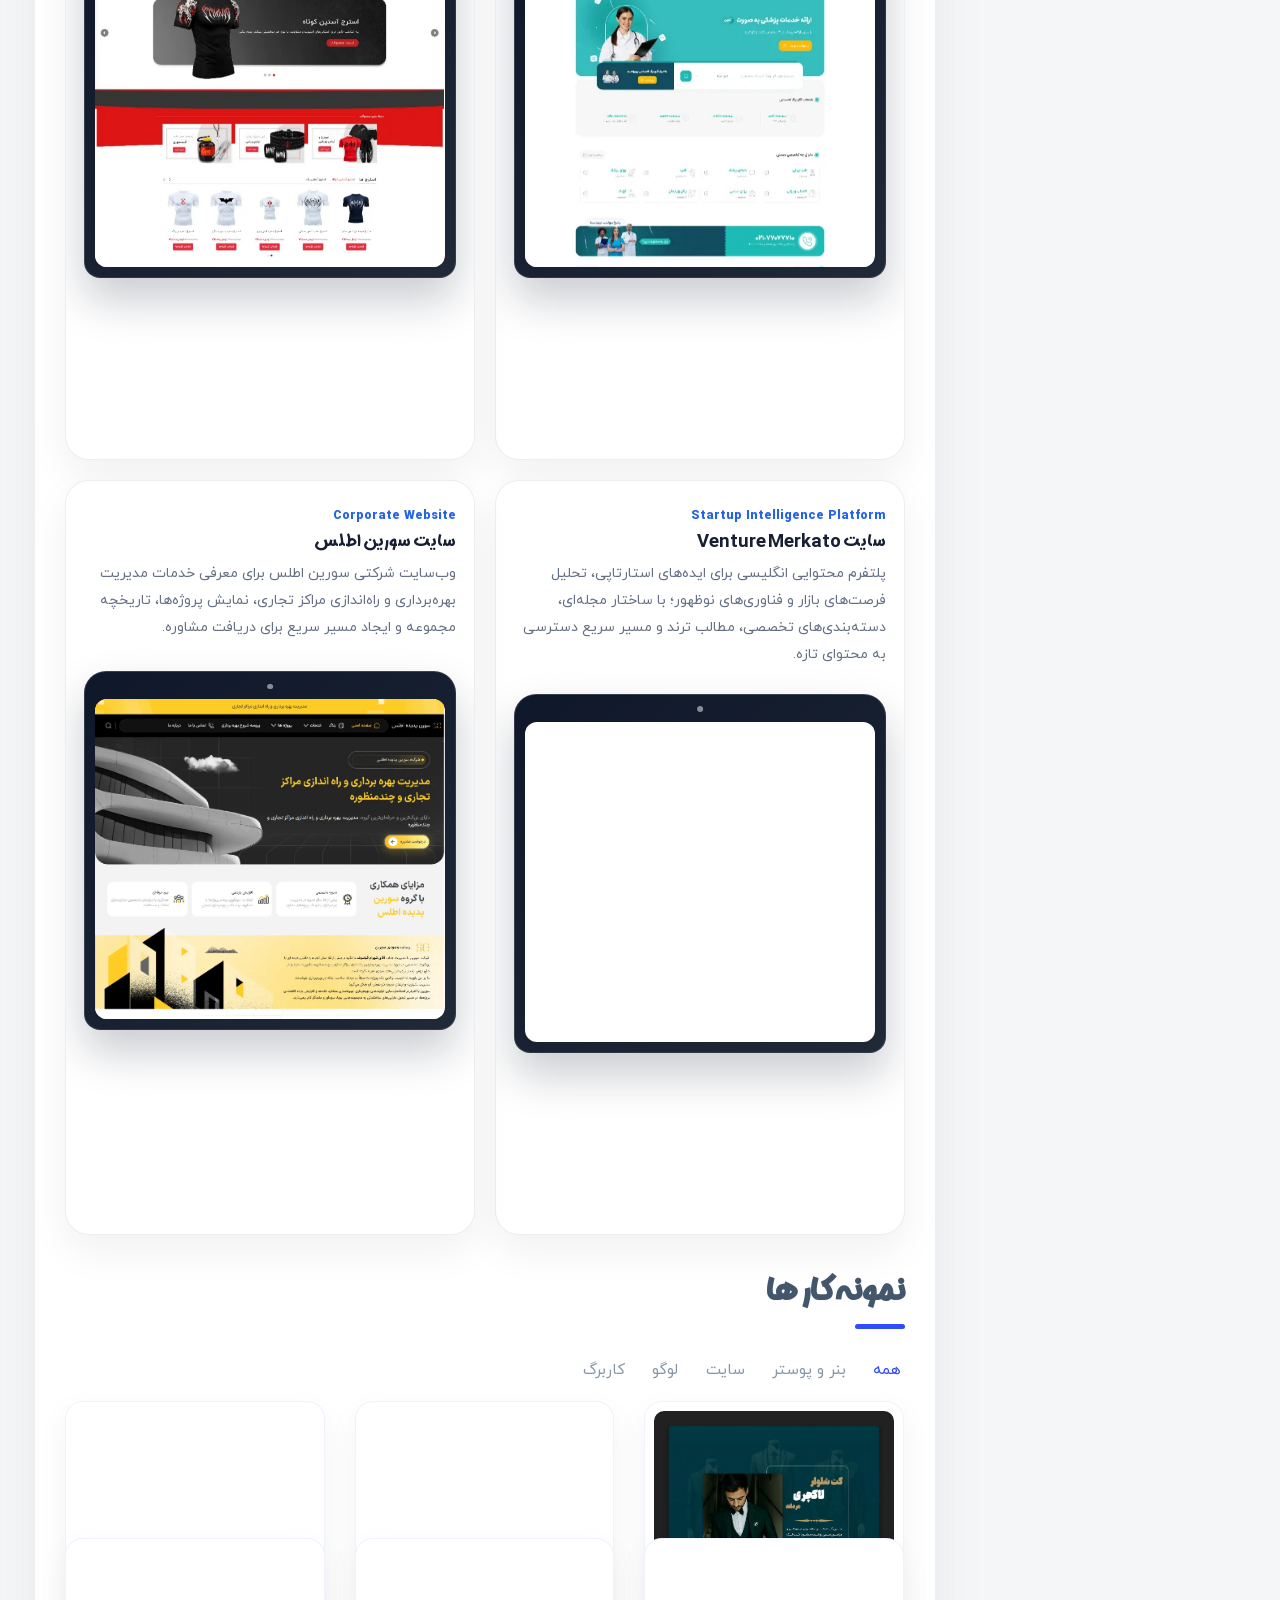
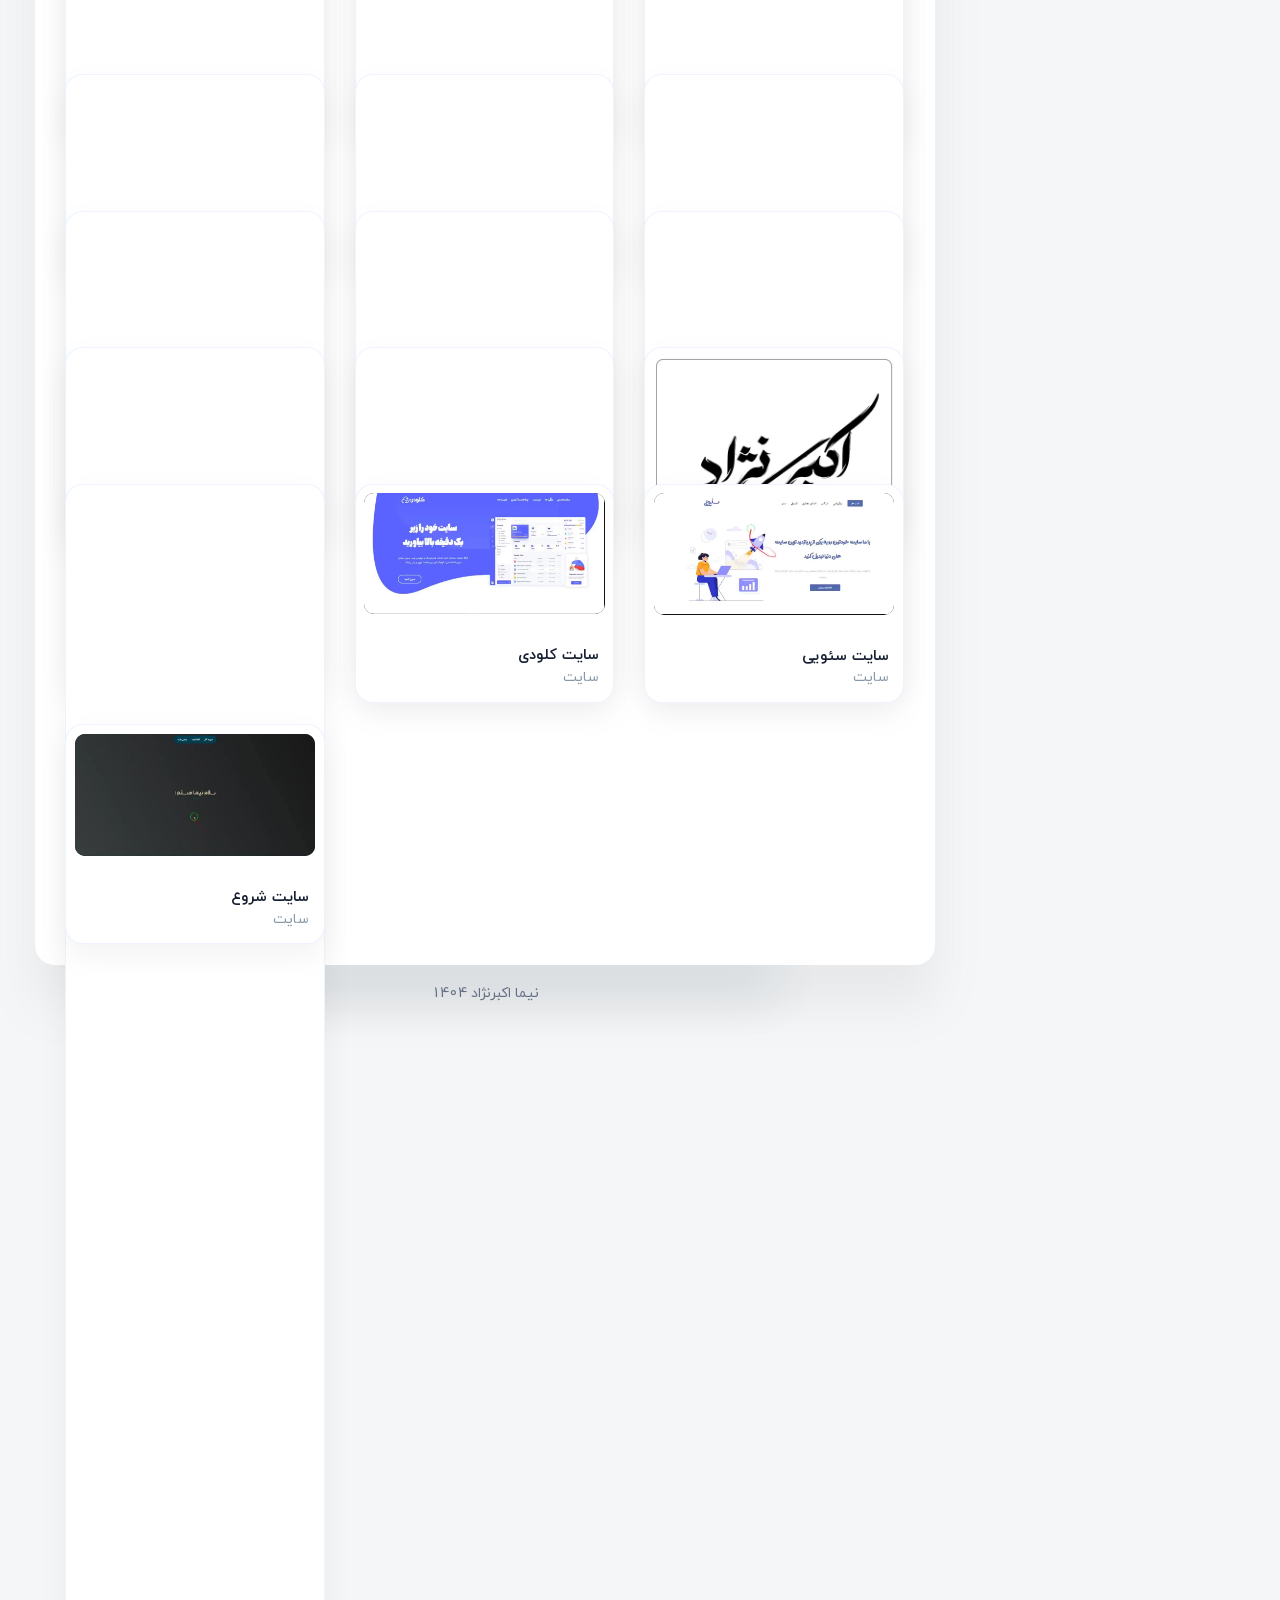
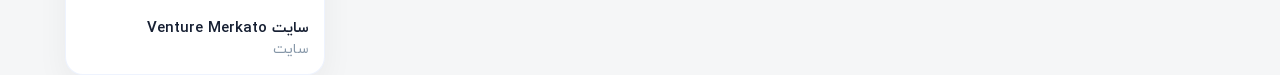
==== commit 0df637e6: "Add files via upload" ====
--- a/index.html
+++ b/index.html
@@ -618,49 +618,6 @@
                   <article class="website-showcase-card">
                     <div class="website-showcase-card__content">
                       <span class="website-showcase-card__kicker"
-                        >Startup Intelligence Platform</span
-                      >
-                      <h3>سایت Venture Merkato</h3>
-                      <p>
-                        پلتفرم محتوایی انگلیسی برای ایده‌های استارتاپی، تحلیل
-                        فرصت‌های بازار و فناوری‌های نوظهور؛ با ساختار مجله‌ای،
-                        دسته‌بندی‌های تخصصی، مطالب ترند و مسیر سریع دسترسی به
-                        محتوای تازه.
-                      </p>
-                    </div>
-                    <a
-                      aria-label="مشاهده سایت Venture Merkato"
-                      class="laptop-preview auto-laptop-scroll"
-                      href="https://venturemerkato.com/"
-                      rel="noopener noreferrer"
-                      target="_blank"
-                      ><div class="laptop-preview__shell">
-                        <span class="laptop-preview__camera"></span>
-                        <div class="laptop-preview__screen">
-                          <img
-                            alt="نمونه طراحی سایت Venture Merkato توسط نیما اکبرنژاد"
-                            decoding="async"
-                            loading="lazy"
-                            src="assets/portfolio_image/site/vench.webp"
-                          />
-                        </div>
-                      </div>
-                      <span class="laptop-preview__base"></span></a
-                    ><a
-                      class="website-showcase-link"
-                      href="projects/venture-merkato/"
-                      ><span>مطالعه جزئیات پروژه</span></a
-                    ><a
-                      class="website-showcase-link"
-                      href="https://venturemerkato.com/"
-                      rel="noopener noreferrer"
-                      target="_blank"
-                      ><span>مشاهده سایت</span></a
-                    >
-                  </article>
-                  <article class="website-showcase-card">
-                    <div class="website-showcase-card__content">
-                      <span class="website-showcase-card__kicker"
                         >Clinic Website</span
                       >
                       <h3>سایت کلینیک احساس</h3>
@@ -737,6 +694,49 @@
                     ><a
                       class="website-showcase-link"
                       href="https://aqaparsa.ir"
+                      rel="noopener noreferrer"
+                      target="_blank"
+                      ><span>مشاهده سایت</span></a
+                    >
+                  </article>
+                  <article class="website-showcase-card">
+                    <div class="website-showcase-card__content">
+                      <span class="website-showcase-card__kicker"
+                        >Startup Intelligence Platform</span
+                      >
+                      <h3>سایت Venture Merkato</h3>
+                      <p>
+                        پلتفرم محتوایی انگلیسی برای ایده‌های استارتاپی، تحلیل
+                        فرصت‌های بازار و فناوری‌های نوظهور؛ با ساختار مجله‌ای،
+                        دسته‌بندی‌های تخصصی، مطالب ترند و مسیر سریع دسترسی به
+                        محتوای تازه.
+                      </p>
+                    </div>
+                    <a
+                      aria-label="مشاهده سایت Venture Merkato"
+                      class="laptop-preview auto-laptop-scroll"
+                      href="https://venturemerkato.com/"
+                      rel="noopener noreferrer"
+                      target="_blank"
+                      ><div class="laptop-preview__shell">
+                        <span class="laptop-preview__camera"></span>
+                        <div class="laptop-preview__screen">
+                          <img
+                            alt="نمونه طراحی سایت Venture Merkato توسط نیما اکبرنژاد"
+                            decoding="async"
+                            loading="lazy"
+                            src="assets/portfolio_image/site/vench.webp"
+                          />
+                        </div>
+                      </div>
+                      <span class="laptop-preview__base"></span></a
+                    ><a
+                      class="website-showcase-link"
+                      href="projects/venture-merkato/"
+                      ><span>مطالعه جزئیات پروژه</span></a
+                    ><a
+                      class="website-showcase-link"
+                      href="https://venturemerkato.com/"
                       rel="noopener noreferrer"
                       target="_blank"
                       ><span>مشاهده سایت</span></a
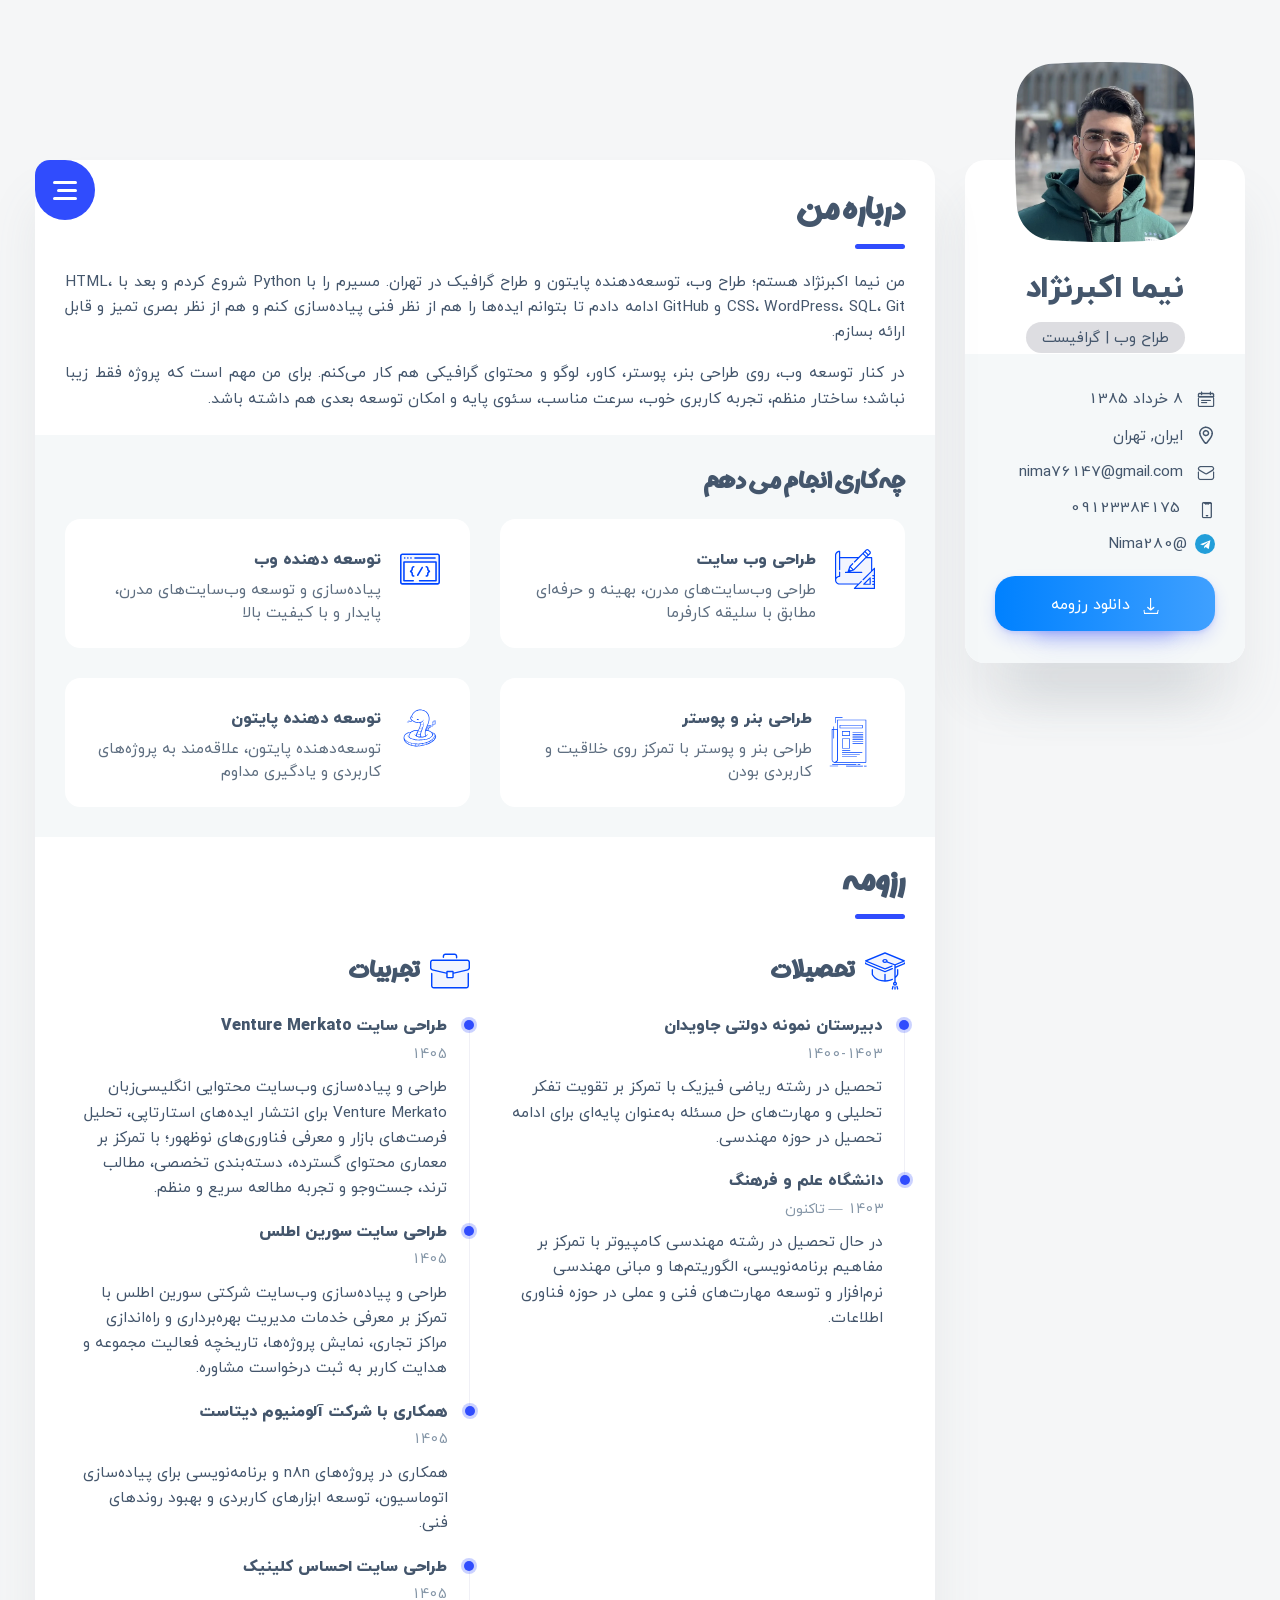
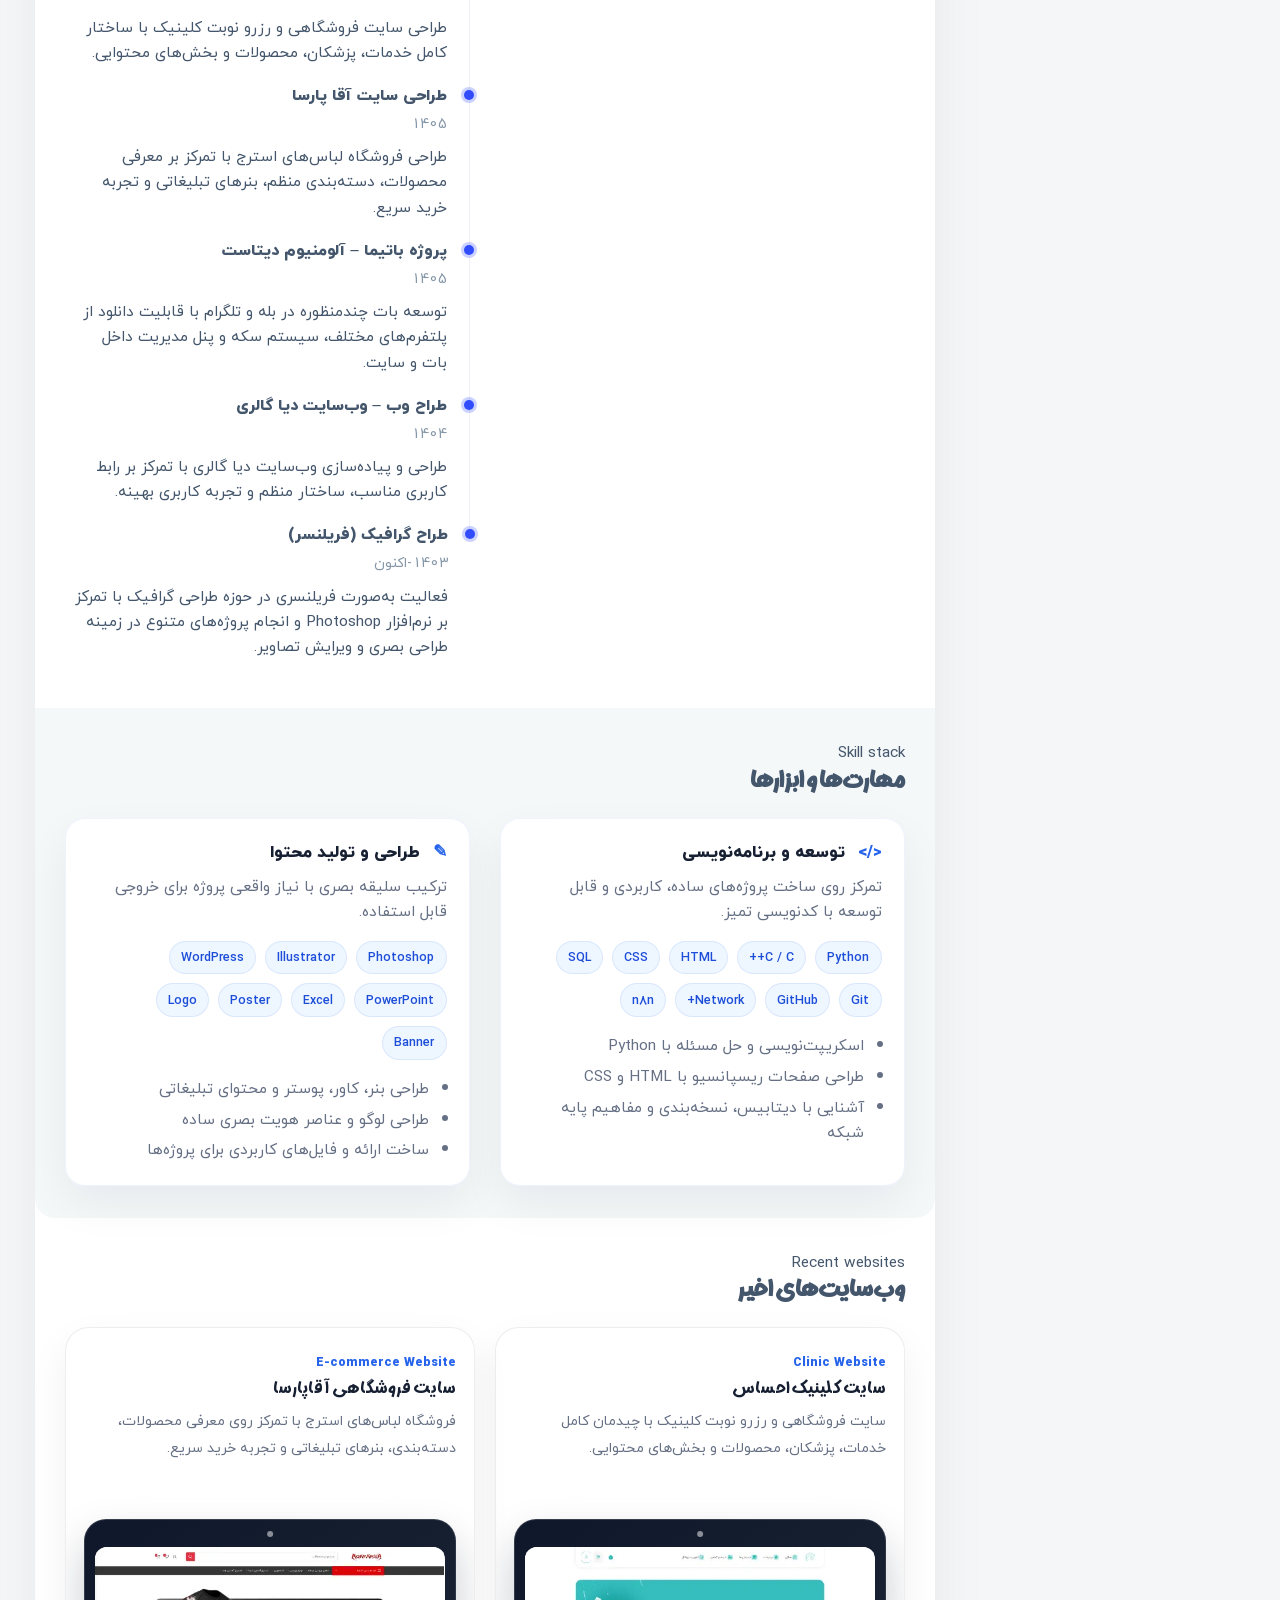
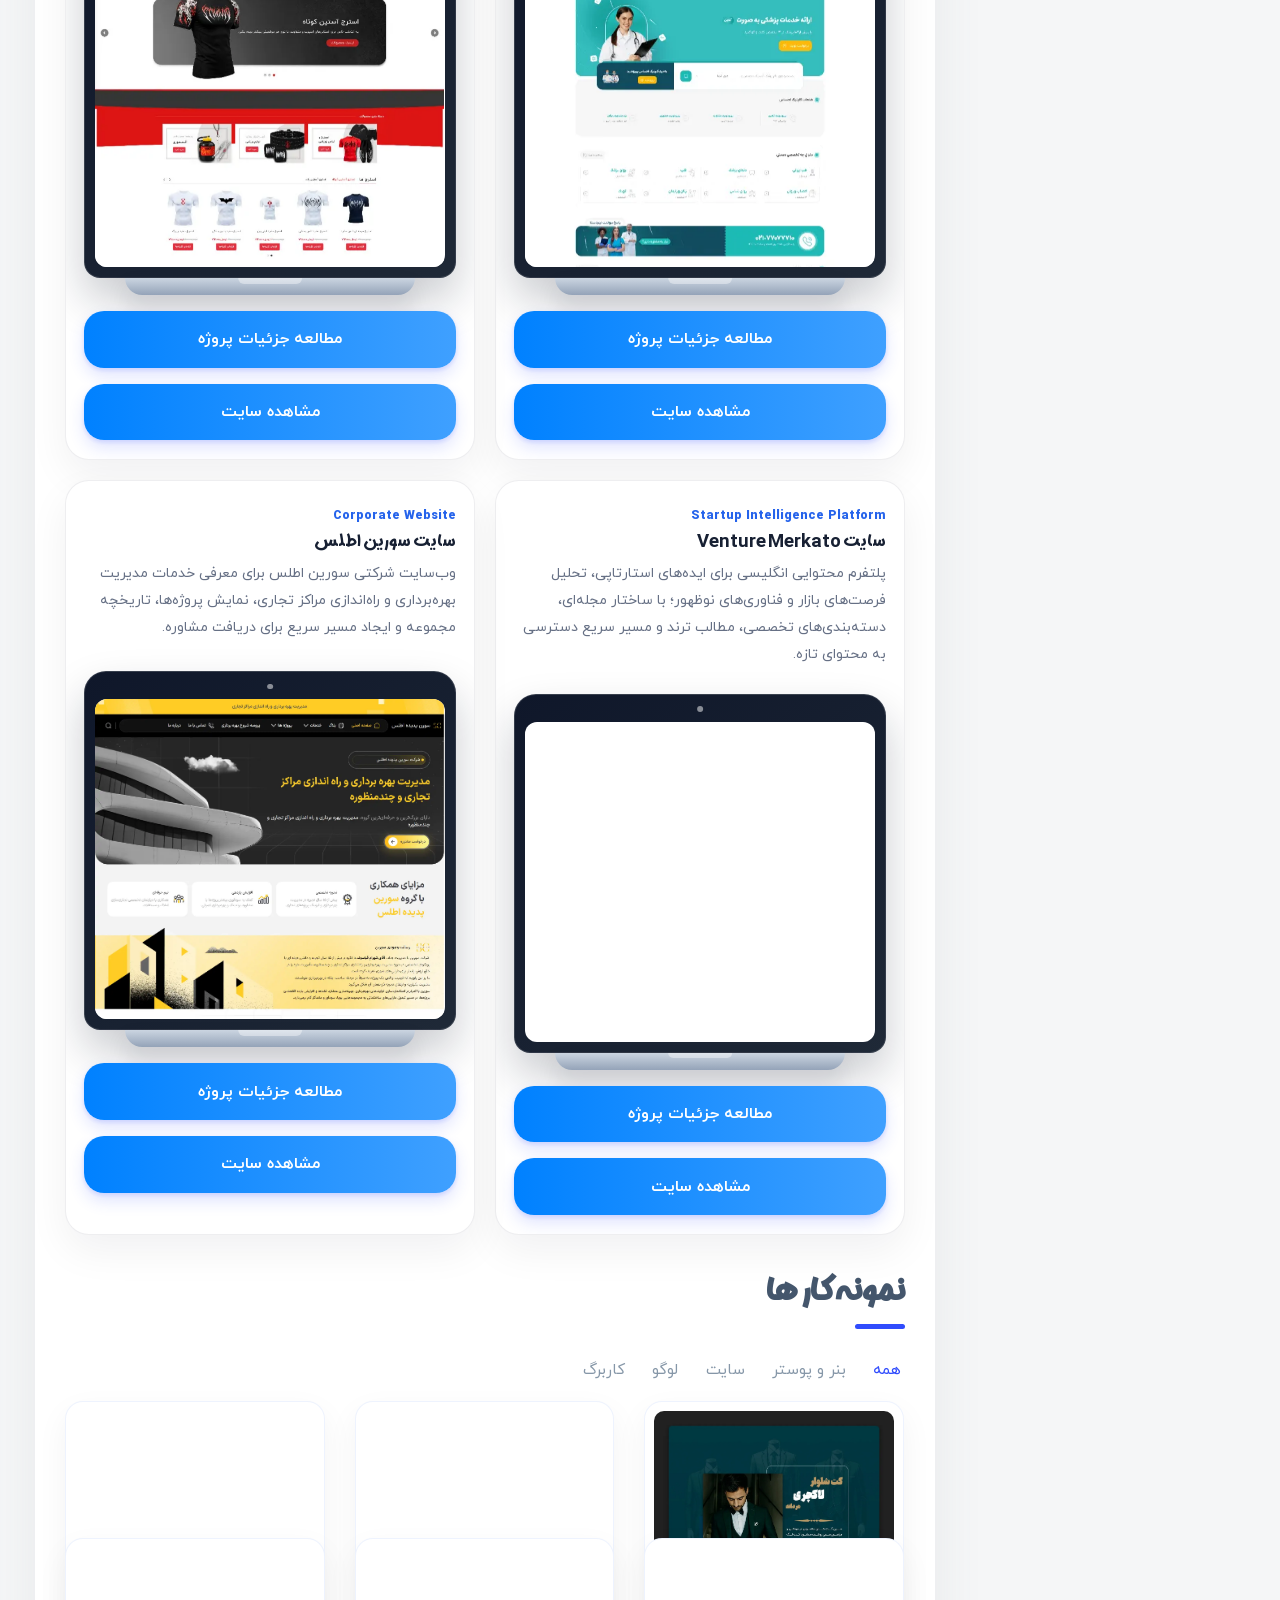
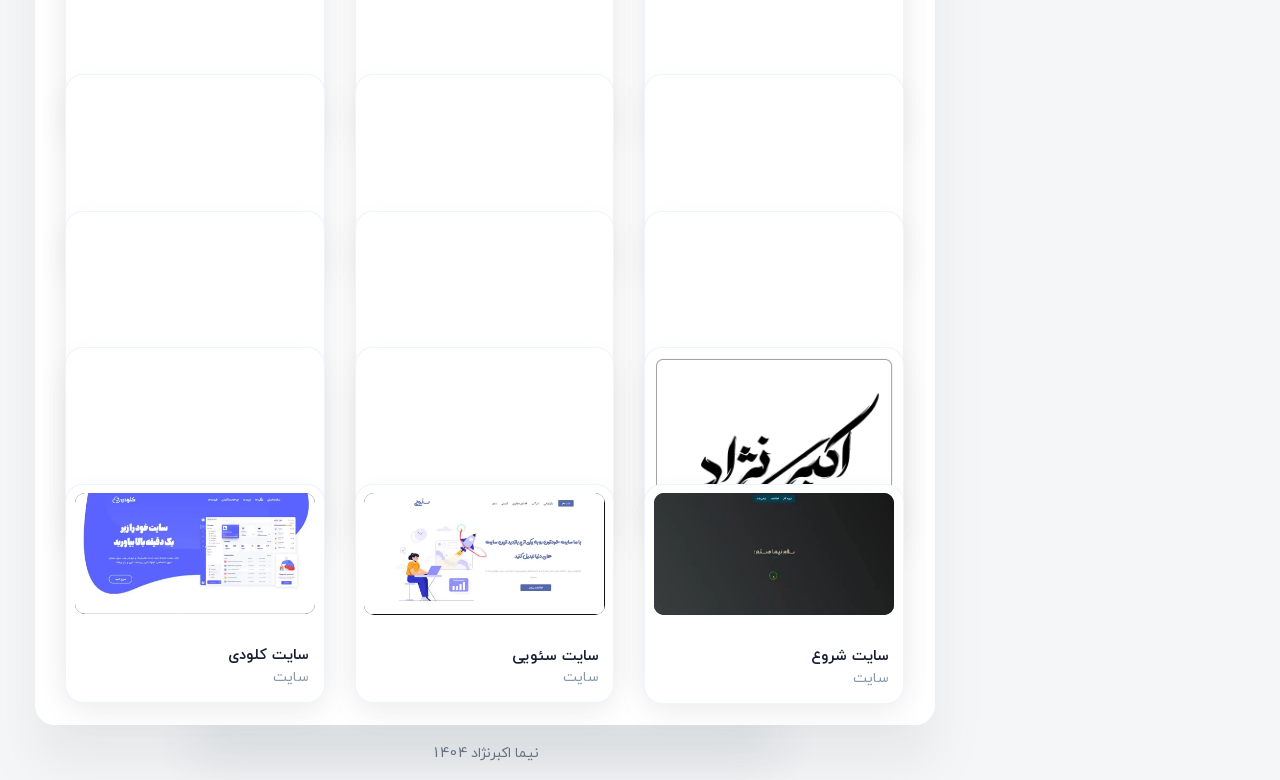
==== commit 1af281f3: "Remove Venture Merkato site figure from gallery Removed a figure element for Venture Merkato site fr" ====
--- a/index.html
+++ b/index.html
@@ -1104,32 +1104,6 @@
                   </figure>
 
                   <figure class="gallery-grid__item category-site">
-                    <a
-                      href="https://venturemerkato.com/"
-                      rel="noopener noreferrer"
-                      target="_blank"
-                      aria-label="مشاهده سایت Venture Merkato"
-                    >
-                      <div class="gallery-grid__image-wrap">
-                        <img
-                          alt="طراحی سایت Venture Merkato؛ پلتفرم ایده‌های استارتاپی و فناوری‌های نوظهور"
-                          class="gallery-grid__image cover lazyload"
-                          data-zoom=""
-                          decoding="async"
-                          loading="lazy"
-                          src="assets/portfolio_image/site/vench.webp"
-                        />
-                      </div>
-                    </a>
-                    <figcaption class="gallery-grid__caption">
-                      <h4 class="title gallery-grid__title">
-                        سایت Venture Merkato
-                      </h4>
-                      <span class="gallery-grid__category">سایت</span>
-                    </figcaption>
-                  </figure>
-
-                  <figure class="gallery-grid__item category-site">
                     <div class="gallery-grid__image-wrap">
                       <video
                         autoplay=""
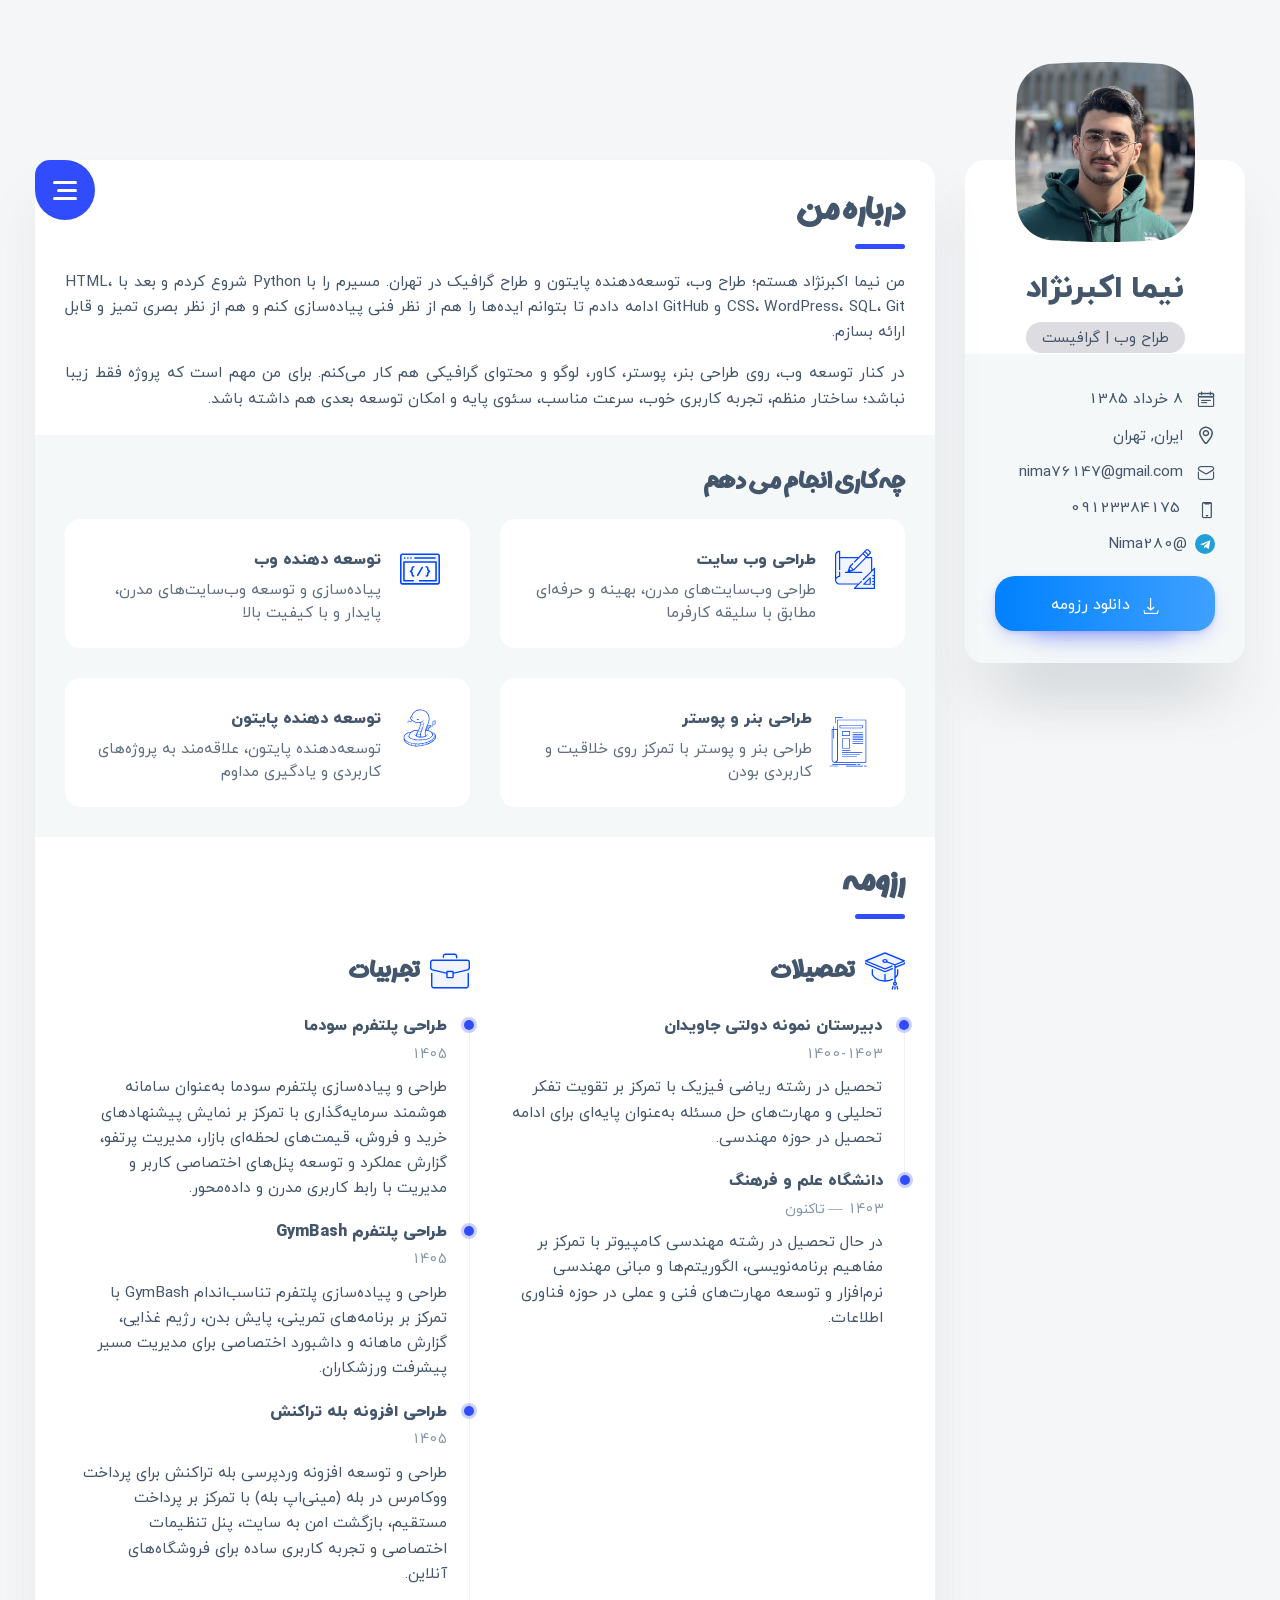
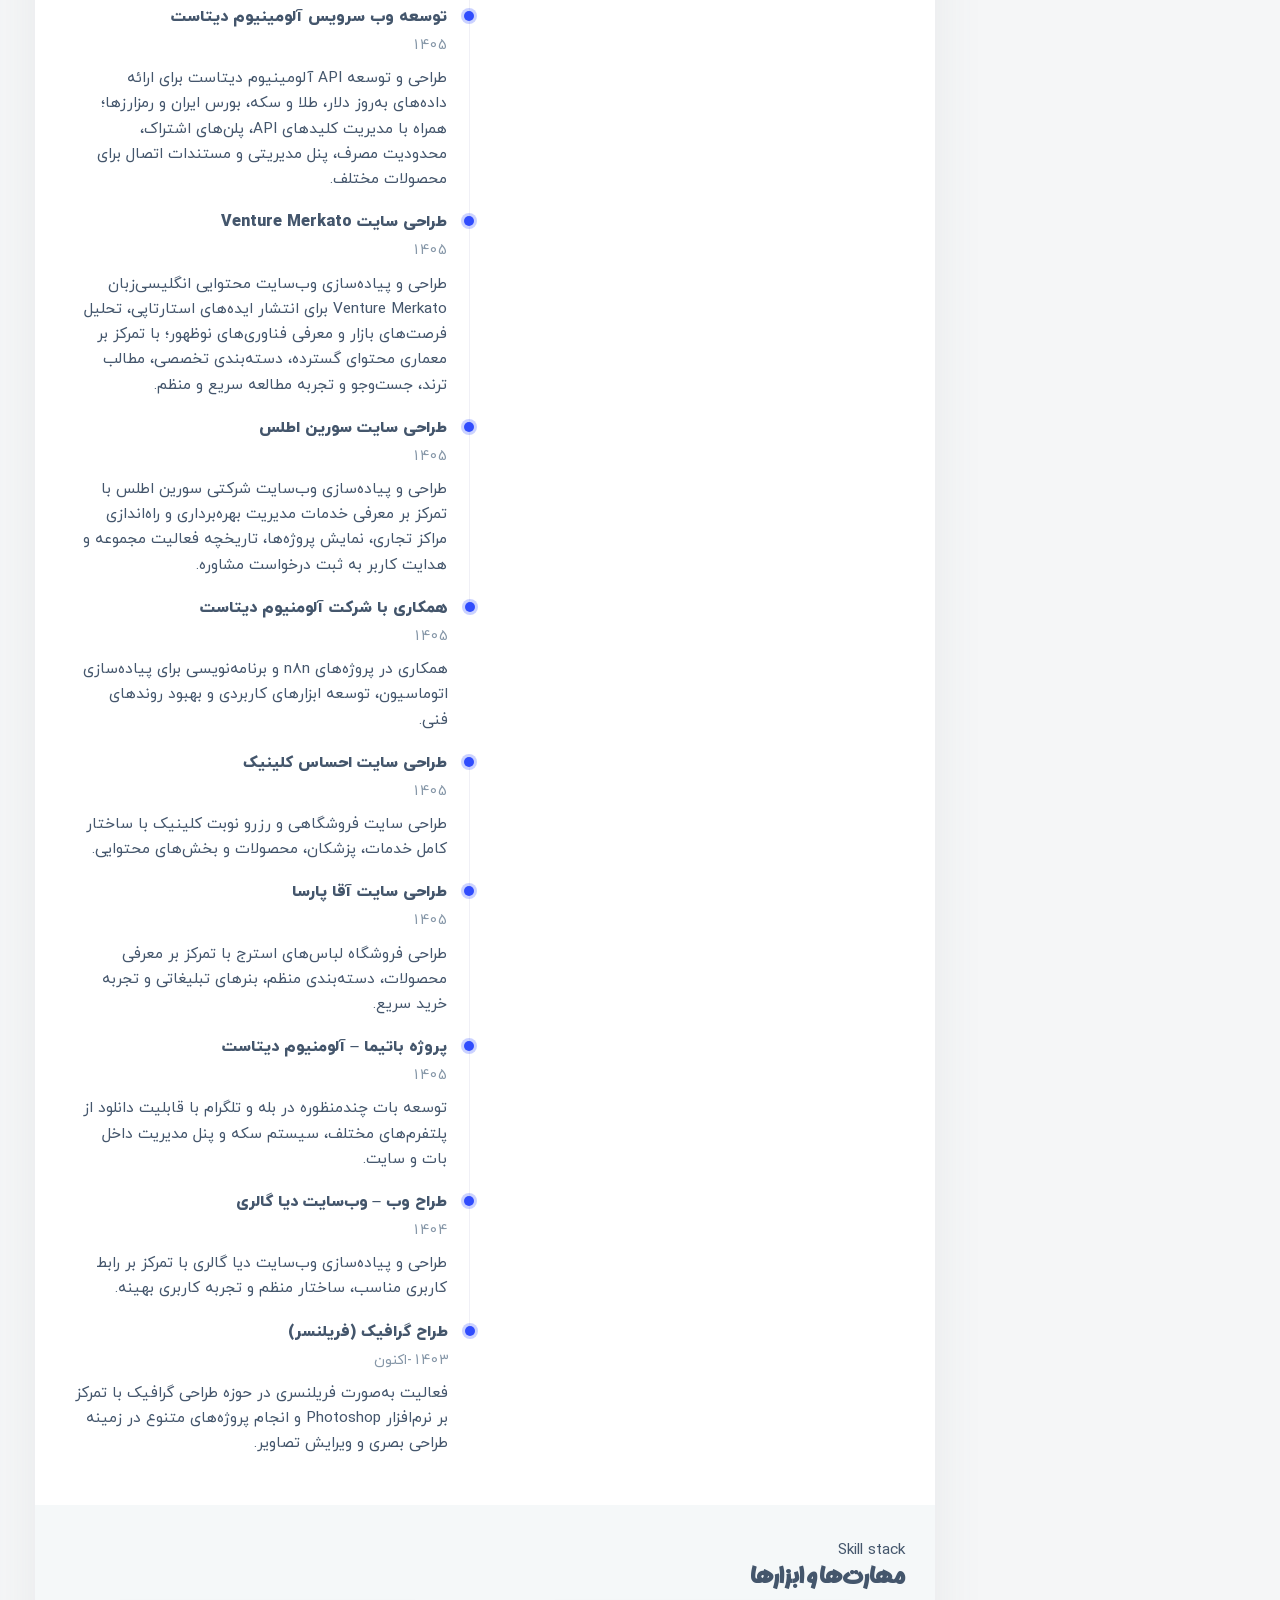
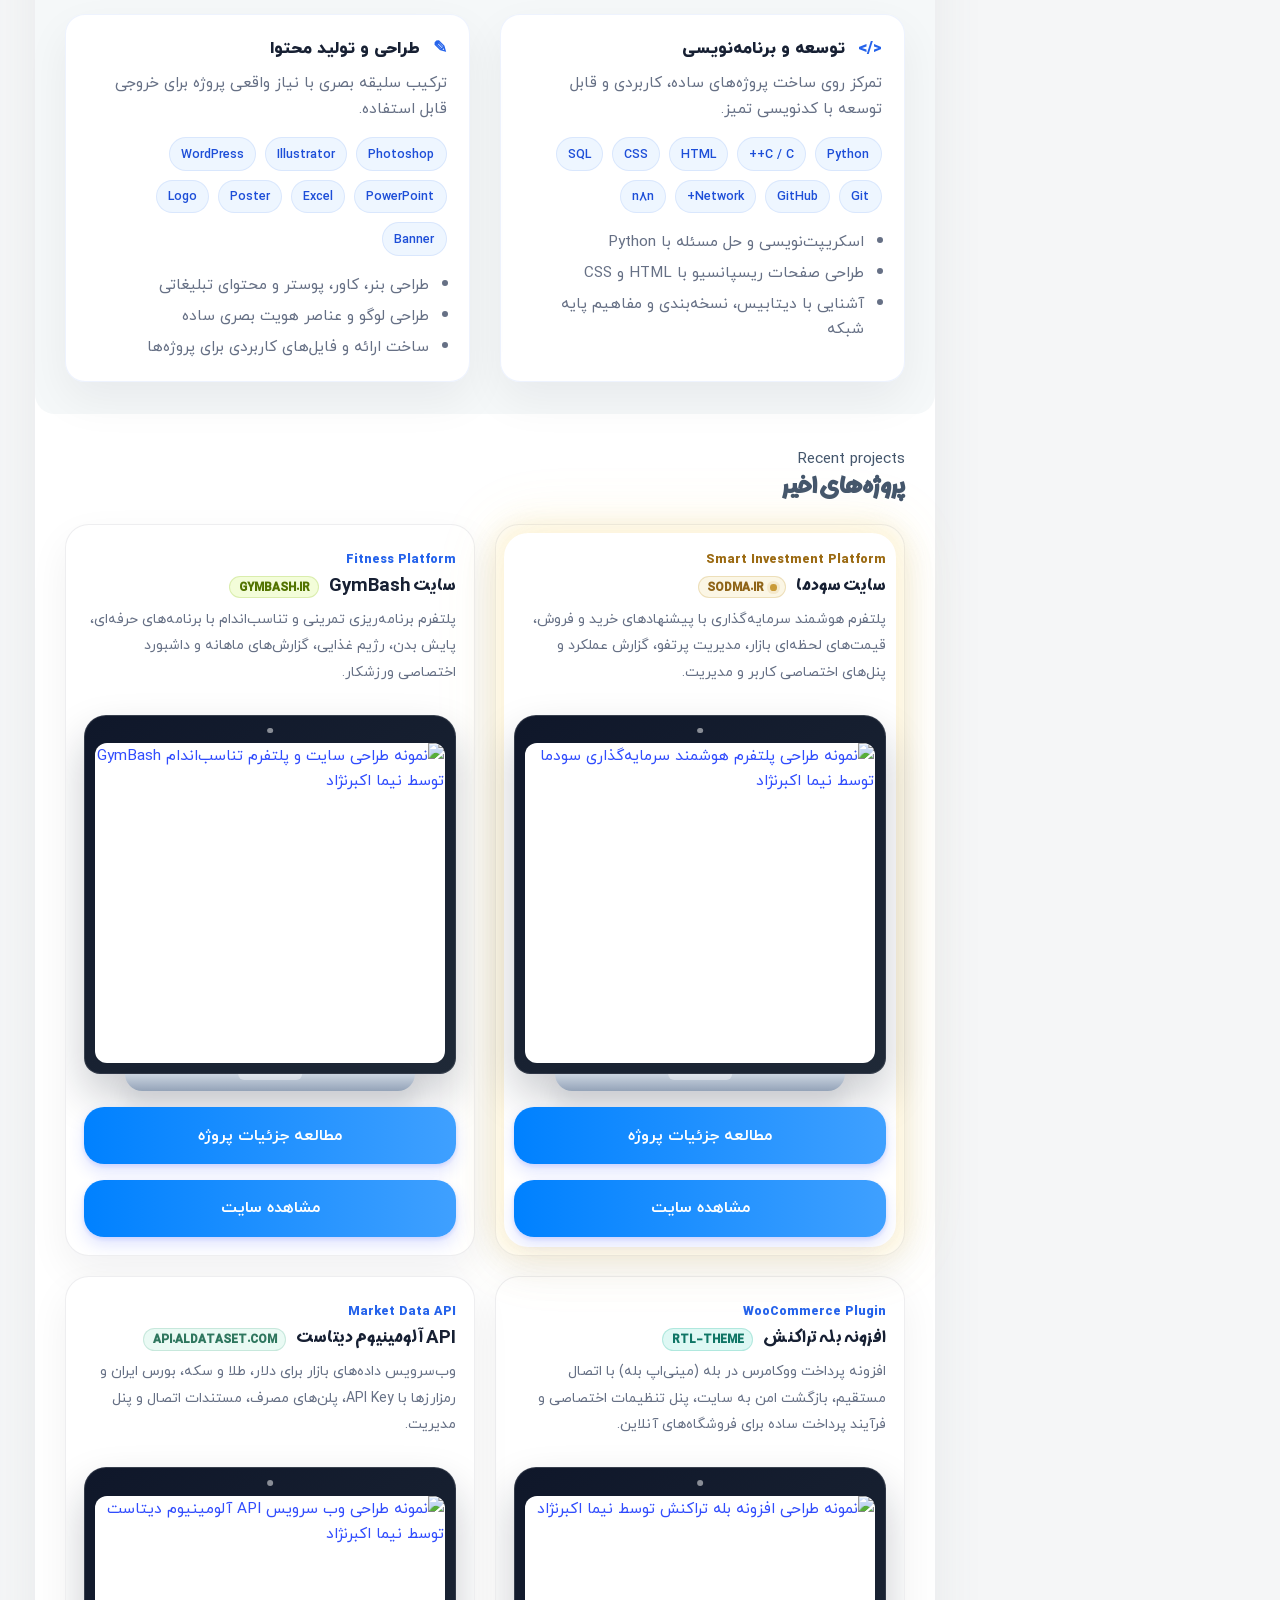
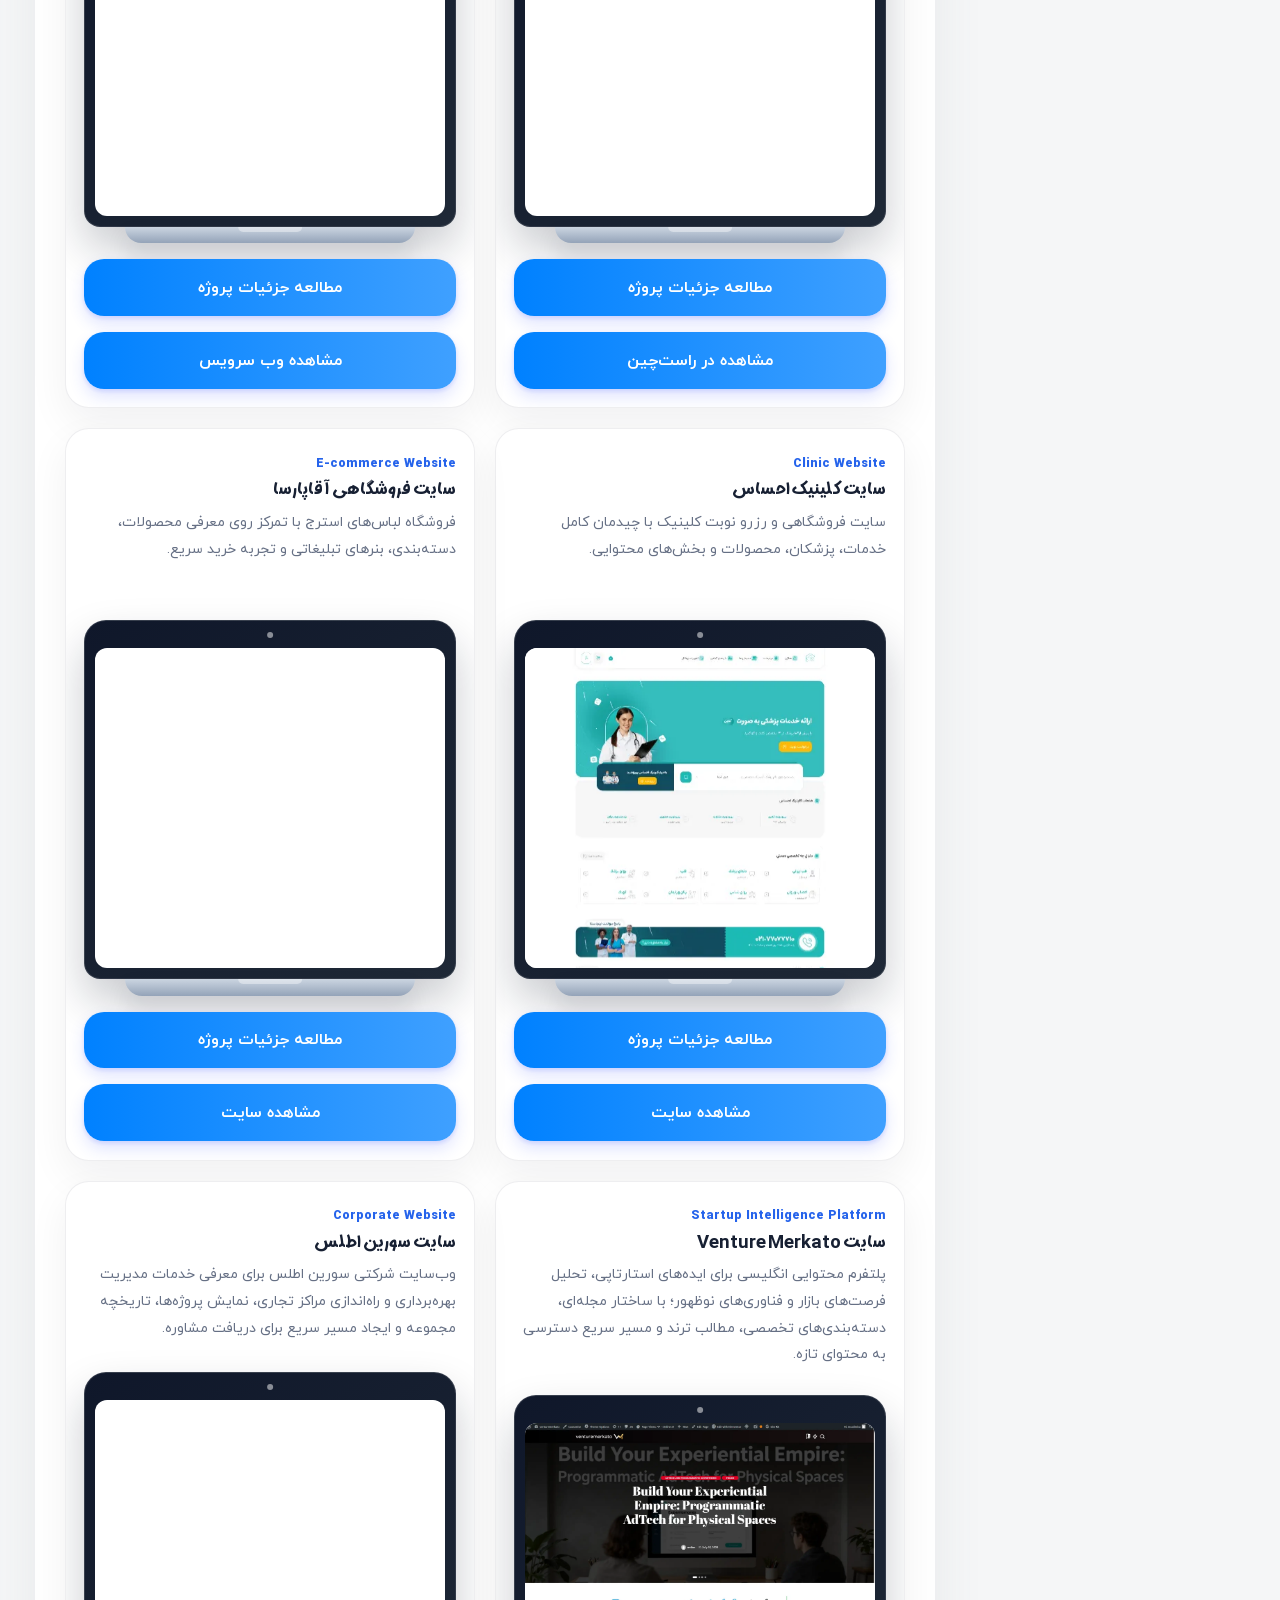
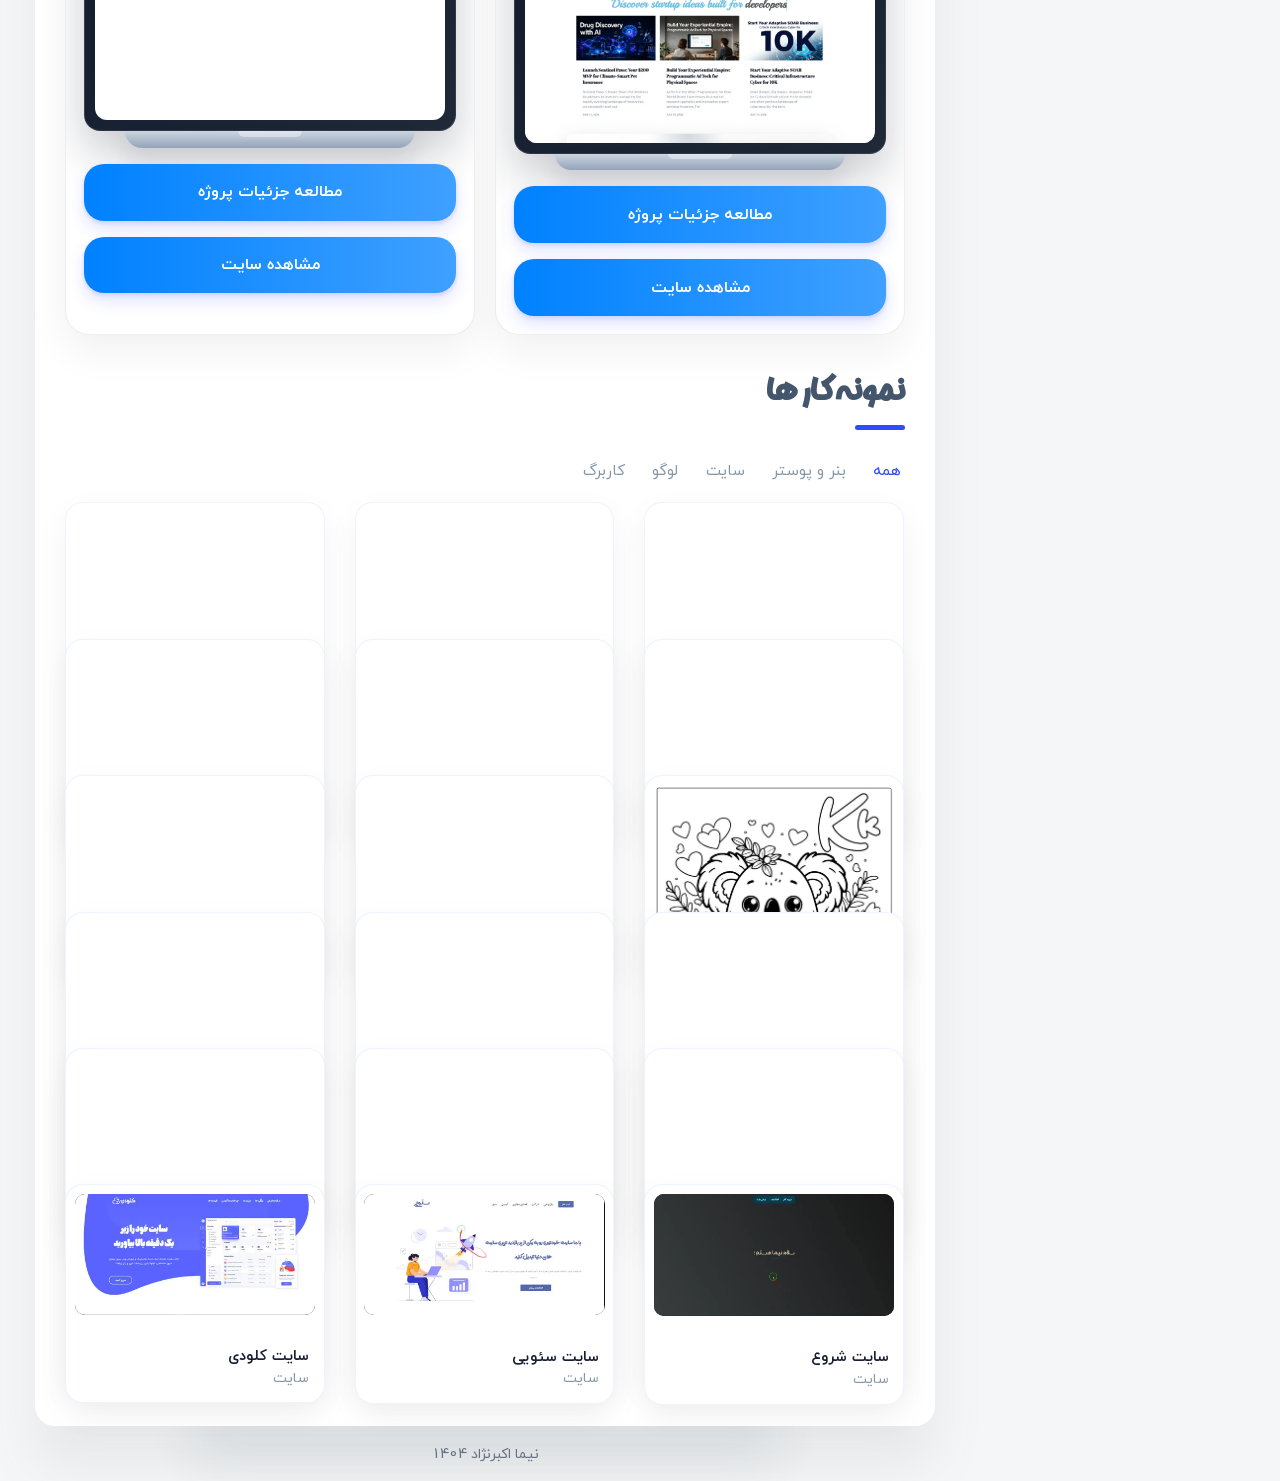
==== commit c6672a24: "Add files via upload" ====
--- a/index.html
+++ b/index.html
@@ -96,6 +96,97 @@
       }
       .telegram-icon {
         filter: none;
+      }
+      .website-showcase-card--sodma {
+        position: relative;
+        isolation: isolate;
+        overflow: visible;
+        border-color: rgba(37, 99, 235, 0.10);
+        background: rgba(255, 255, 255, 0.96);
+        box-shadow:
+          0 18px 45px rgba(15, 23, 42, 0.07),
+          0 0 28px 6px rgba(232, 185, 60, 0.14),
+          0 0 54px 12px rgba(232, 185, 60, 0.08);
+      }
+      .website-showcase-card--sodma::before {
+        content: "";
+        position: absolute;
+        inset: 8px;
+        border-radius: inherit;
+        background: transparent;
+        box-shadow:
+          0 0 26px 10px rgba(246, 204, 83, 0.18),
+          0 0 58px 18px rgba(246, 204, 83, 0.08);
+        pointer-events: none;
+        z-index: -1;
+      }
+      .website-showcase-card--sodma::after {
+        content: none;
+      }
+      .website-showcase-card--sodma .website-showcase-card__kicker {
+        color: #9b6a12;
+        font-weight: 800;
+      }
+      .sodma-gold-badge {
+        display: inline-flex;
+        align-items: center;
+        gap: 0.35rem;
+        margin-right: 0.45rem;
+        padding: 0.2rem 0.55rem;
+        border: 1px solid rgba(191, 145, 42, 0.24);
+        border-radius: 999px;
+        color: #8f6418;
+        background: rgba(239, 217, 145, 0.24);
+        font-size: 0.68rem;
+        font-weight: 900;
+        vertical-align: middle;
+      }
+      .sodma-gold-badge::before {
+        content: "";
+        width: 0.42rem;
+        height: 0.42rem;
+        border-radius: 50%;
+        background: #c99a37;
+        box-shadow: 0 0 0 3px rgba(201, 154, 55, 0.14);
+      }
+      .gymbash-lime-badge {
+        display: inline-flex;
+        align-items: center;
+        margin-right: 0.45rem;
+        padding: 0.2rem 0.55rem;
+        border: 1px solid rgba(130, 180, 20, 0.22);
+        border-radius: 999px;
+        color: #527400;
+        background: rgba(190, 245, 45, 0.18);
+        font-size: 0.68rem;
+        font-weight: 900;
+        vertical-align: middle;
+      }
+      .bale-tarakonesh-badge {
+        display: inline-flex;
+        align-items: center;
+        margin-right: 0.45rem;
+        padding: 0.2rem 0.55rem;
+        border: 1px solid rgba(29, 178, 151, 0.24);
+        border-radius: 999px;
+        color: #0f7565;
+        background: rgba(26, 204, 175, 0.14);
+        font-size: 0.68rem;
+        font-weight: 900;
+        vertical-align: middle;
+      }
+      .aldataset-api-badge {
+        display: inline-flex;
+        align-items: center;
+        margin-right: 0.45rem;
+        padding: 0.2rem 0.55rem;
+        border: 1px solid rgba(73, 170, 135, 0.22);
+        border-radius: 999px;
+        color: #2f765e;
+        background: rgba(126, 220, 185, 0.16);
+        font-size: 0.68rem;
+        font-weight: 900;
+        vertical-align: middle;
       }
     </style>
     <script type="application/ld+json">
@@ -462,6 +553,54 @@
                       <div class="timeline">
                         <article class="timeline__item">
                           <h5 class="title title--h5 timeline__title">
+                            طراحی پلتفرم سودما
+                          </h5>
+                          <span class="timeline__period">1405</span>
+                          <p class="timeline__description">
+                            طراحی و پیاده‌سازی پلتفرم سودما به‌عنوان سامانه هوشمند
+                            سرمایه‌گذاری با تمرکز بر نمایش پیشنهادهای خرید و فروش،
+                            قیمت‌های لحظه‌ای بازار، مدیریت پرتفو، گزارش عملکرد و
+                            توسعه پنل‌های اختصاصی کاربر و مدیریت با رابط کاربری
+                            مدرن و داده‌محور.
+                          </p>
+                        </article>
+                        <article class="timeline__item">
+                          <h5 class="title title--h5 timeline__title">
+                            طراحی پلتفرم GymBash
+                          </h5>
+                          <span class="timeline__period">1405</span>
+                          <p class="timeline__description">
+                            طراحی و پیاده‌سازی پلتفرم تناسب‌اندام GymBash با تمرکز بر
+                            برنامه‌های تمرینی، پایش بدن، رژیم غذایی، گزارش ماهانه و
+                            داشبورد اختصاصی برای مدیریت مسیر پیشرفت ورزشکاران.
+                          </p>
+                        </article>
+                        <article class="timeline__item">
+                          <h5 class="title title--h5 timeline__title">
+                            طراحی افزونه بله تراکنش
+                          </h5>
+                          <span class="timeline__period">1405</span>
+                          <p class="timeline__description">
+                            طراحی و توسعه افزونه وردپرسی بله تراکنش برای پرداخت
+                            ووکامرس در بله (مینی‌اپ بله) با تمرکز بر پرداخت مستقیم،
+                            بازگشت امن به سایت، پنل تنظیمات اختصاصی و تجربه کاربری
+                            ساده برای فروشگاه‌های آنلاین.
+                          </p>
+                        </article>
+                        <article class="timeline__item">
+                          <h5 class="title title--h5 timeline__title">
+                            توسعه وب سرویس آلومینیوم دیتاست
+                          </h5>
+                          <span class="timeline__period">1405</span>
+                          <p class="timeline__description">
+                            طراحی و توسعه API آلومینیوم دیتاست برای ارائه داده‌های
+                            به‌روز دلار، طلا و سکه، بورس ایران و رمزارزها؛ همراه با
+                            مدیریت کلیدهای API، پلن‌های اشتراک، محدودیت مصرف، پنل
+                            مدیریتی و مستندات اتصال برای محصولات مختلف.
+                          </p>
+                        </article>
+                        <article class="timeline__item">
+                          <h5 class="title title--h5 timeline__title">
                             طراحی سایت Venture Merkato
                           </h5>
                           <span class="timeline__period">1405</span>
@@ -612,9 +751,181 @@
                 </div>
               </div>
               <section class="website-showcase-section" id="recent_websites">
-                <span class="section-kicker">Recent websites</span>
-                <h2 class="title title--h3">وب‌سایت‌های اخیر</h2>
+                <span class="section-kicker">Recent projects</span>
+                <h2 class="title title--h3">پروژه‌های اخیر</h2>
                 <div class="website-showcase-grid">
+                  <article class="website-showcase-card website-showcase-card--sodma">
+                    <div class="website-showcase-card__content">
+                      <span class="website-showcase-card__kicker"
+                        >Smart Investment Platform</span
+                      >
+                      <h3>
+                        سایت سودما
+                        <span class="sodma-gold-badge">SODMA.IR</span>
+                      </h3>
+                      <p>
+                        پلتفرم هوشمند سرمایه‌گذاری با پیشنهادهای خرید و فروش،
+                        قیمت‌های لحظه‌ای بازار، مدیریت پرتفو، گزارش عملکرد و
+                        پنل‌های اختصاصی کاربر و مدیریت.
+                      </p>
+                    </div>
+                    <a
+                      aria-label="مشاهده سایت سودما"
+                      class="laptop-preview auto-laptop-scroll"
+                      href="https://sodma.ir/"
+                      rel="noopener noreferrer"
+                      target="_blank"
+                      ><div class="laptop-preview__shell">
+                        <span class="laptop-preview__camera"></span>
+                        <div class="laptop-preview__screen">
+                          <img
+                            alt="نمونه طراحی پلتفرم هوشمند سرمایه‌گذاری سودما توسط نیما اکبرنژاد"
+                            decoding="async"
+                            height="2047"
+                            loading="lazy"
+                            src="assets/portfolio_image/site/sodma-home.webp"
+                            width="263"
+                          />
+                        </div>
+                      </div>
+                      <span class="laptop-preview__base"></span></a
+                    ><a class="website-showcase-link" href="projects/sodma/"
+                      ><span>مطالعه جزئیات پروژه</span></a
+                    ><a
+                      class="website-showcase-link"
+                      href="https://sodma.ir/"
+                      rel="noopener noreferrer"
+                      target="_blank"
+                      ><span>مشاهده سایت</span></a
+                    >
+                  </article>
+                  <article class="website-showcase-card">
+                    <div class="website-showcase-card__content">
+                      <span class="website-showcase-card__kicker">Fitness Platform</span>
+                      <h3>
+                        سایت GymBash
+                        <span class="gymbash-lime-badge">GYMBASH.IR</span>
+                      </h3>
+                      <p>
+                        پلتفرم برنامه‌ریزی تمرینی و تناسب‌اندام با برنامه‌های حرفه‌ای،
+                        پایش بدن، رژیم غذایی، گزارش‌های ماهانه و داشبورد اختصاصی ورزشکار.
+                      </p>
+                    </div>
+                    <a
+                      aria-label="مشاهده سایت GymBash"
+                      class="laptop-preview auto-laptop-scroll"
+                      href="https://gymbash.ir/"
+                      rel="noopener noreferrer"
+                      target="_blank"
+                      ><div class="laptop-preview__shell">
+                        <span class="laptop-preview__camera"></span>
+                        <div class="laptop-preview__screen">
+                          <img
+                            alt="نمونه طراحی سایت و پلتفرم تناسب‌اندام GymBash توسط نیما اکبرنژاد"
+                            decoding="async"
+                            height="2048"
+                            loading="lazy"
+                            src="assets/portfolio_image/site/gymbash-landing.webp"
+                            width="434"
+                          />
+                        </div>
+                      </div>
+                      <span class="laptop-preview__base"></span></a
+                    ><a class="website-showcase-link" href="projects/gymbash/"
+                      ><span>مطالعه جزئیات پروژه</span></a
+                    ><a
+                      class="website-showcase-link"
+                      href="https://gymbash.ir/"
+                      rel="noopener noreferrer"
+                      target="_blank"
+                      ><span>مشاهده سایت</span></a
+                    >
+                  </article>
+                  <article class="website-showcase-card">
+                    <div class="website-showcase-card__content">
+                      <span class="website-showcase-card__kicker">WooCommerce Plugin</span>
+                      <h3>
+                        افزونه بله تراکنش
+                        <span class="bale-tarakonesh-badge">RTL-THEME</span>
+                      </h3>
+                      <p>
+                        افزونه پرداخت ووکامرس در بله (مینی‌اپ بله) با اتصال مستقیم،
+                        بازگشت امن به سایت، پنل تنظیمات اختصاصی و فرآیند پرداخت ساده
+                        برای فروشگاه‌های آنلاین.
+                      </p>
+                    </div>
+                    <a
+                      aria-label="مشاهده صفحه افزونه بله تراکنش"
+                      class="laptop-preview auto-laptop-scroll"
+                      href="https://www.rtl-theme.com/baletarakonesh-wordpress-plugin/"
+                      rel="noopener noreferrer"
+                      target="_blank"
+                      ><div class="laptop-preview__shell">
+                        <span class="laptop-preview__camera"></span>
+                        <div class="laptop-preview__screen">
+                          <img
+                            alt="نمونه طراحی افزونه بله تراکنش توسط نیما اکبرنژاد"
+                            decoding="async"
+                            height="2048"
+                            loading="lazy"
+                            src="assets/portfolio_image/site/baletarakonesh-landing.webp"
+                            width="321"
+                          />
+                        </div>
+                      </div>
+                      <span class="laptop-preview__base"></span></a
+                    ><a class="website-showcase-link" href="projects/bale-tarakonesh/"
+                      ><span>مطالعه جزئیات پروژه</span></a
+                    ><a
+                      class="website-showcase-link"
+                      href="https://www.rtl-theme.com/baletarakonesh-wordpress-plugin/"
+                      rel="noopener noreferrer"
+                      target="_blank"
+                      ><span>مشاهده در راست‌چین</span></a
+                    >
+                  </article>
+                  <article class="website-showcase-card">
+                    <div class="website-showcase-card__content">
+                      <span class="website-showcase-card__kicker">Market Data API</span>
+                      <h3>
+                        API آلومینیوم دیتاست
+                        <span class="aldataset-api-badge">API.ALDATASET.COM</span>
+                      </h3>
+                      <p>
+                        وب‌سرویس داده‌های بازار برای دلار، طلا و سکه، بورس ایران و
+                        رمزارزها با API Key، پلن‌های مصرف، مستندات اتصال و پنل مدیریت.
+                      </p>
+                    </div>
+                    <a
+                      aria-label="مشاهده وب سرویس آلومینیوم دیتاست"
+                      class="laptop-preview auto-laptop-scroll"
+                      href="https://api.aldataset.com/"
+                      rel="noopener noreferrer"
+                      target="_blank"
+                      ><div class="laptop-preview__shell">
+                        <span class="laptop-preview__camera"></span>
+                        <div class="laptop-preview__screen">
+                          <img
+                            alt="نمونه طراحی وب سرویس API آلومینیوم دیتاست توسط نیما اکبرنژاد"
+                            decoding="async"
+                            height="2048"
+                            loading="lazy"
+                            src="assets/portfolio_image/site/aldataset-api-landing.webp"
+                            width="426"
+                          />
+                        </div>
+                      </div>
+                      <span class="laptop-preview__base"></span></a
+                    ><a class="website-showcase-link" href="projects/aldataset-api/"
+                      ><span>مطالعه جزئیات پروژه</span></a
+                    ><a
+                      class="website-showcase-link"
+                      href="https://api.aldataset.com/"
+                      rel="noopener noreferrer"
+                      target="_blank"
+                      ><span>مشاهده وب سرویس</span></a
+                    >
+                  </article>
                   <article class="website-showcase-card">
                     <div class="website-showcase-card__content">
                       <span class="website-showcase-card__kicker"
